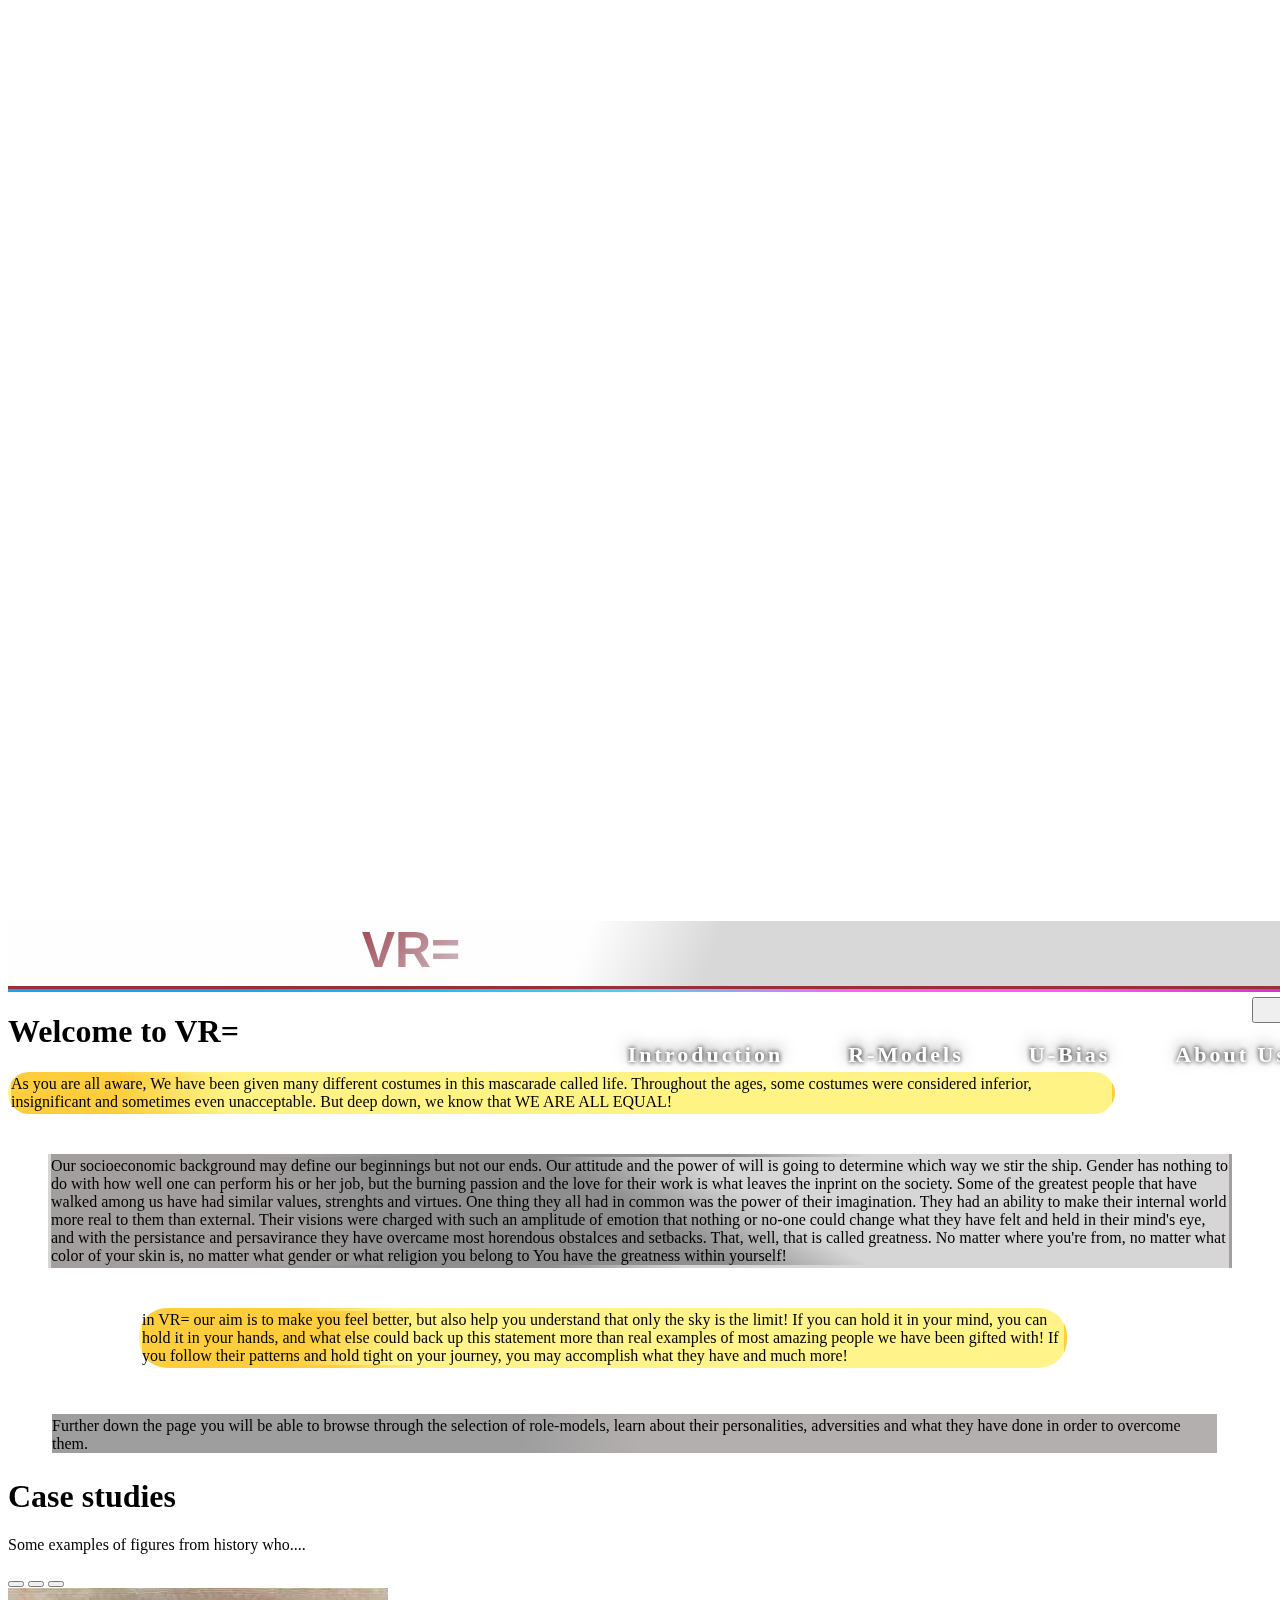
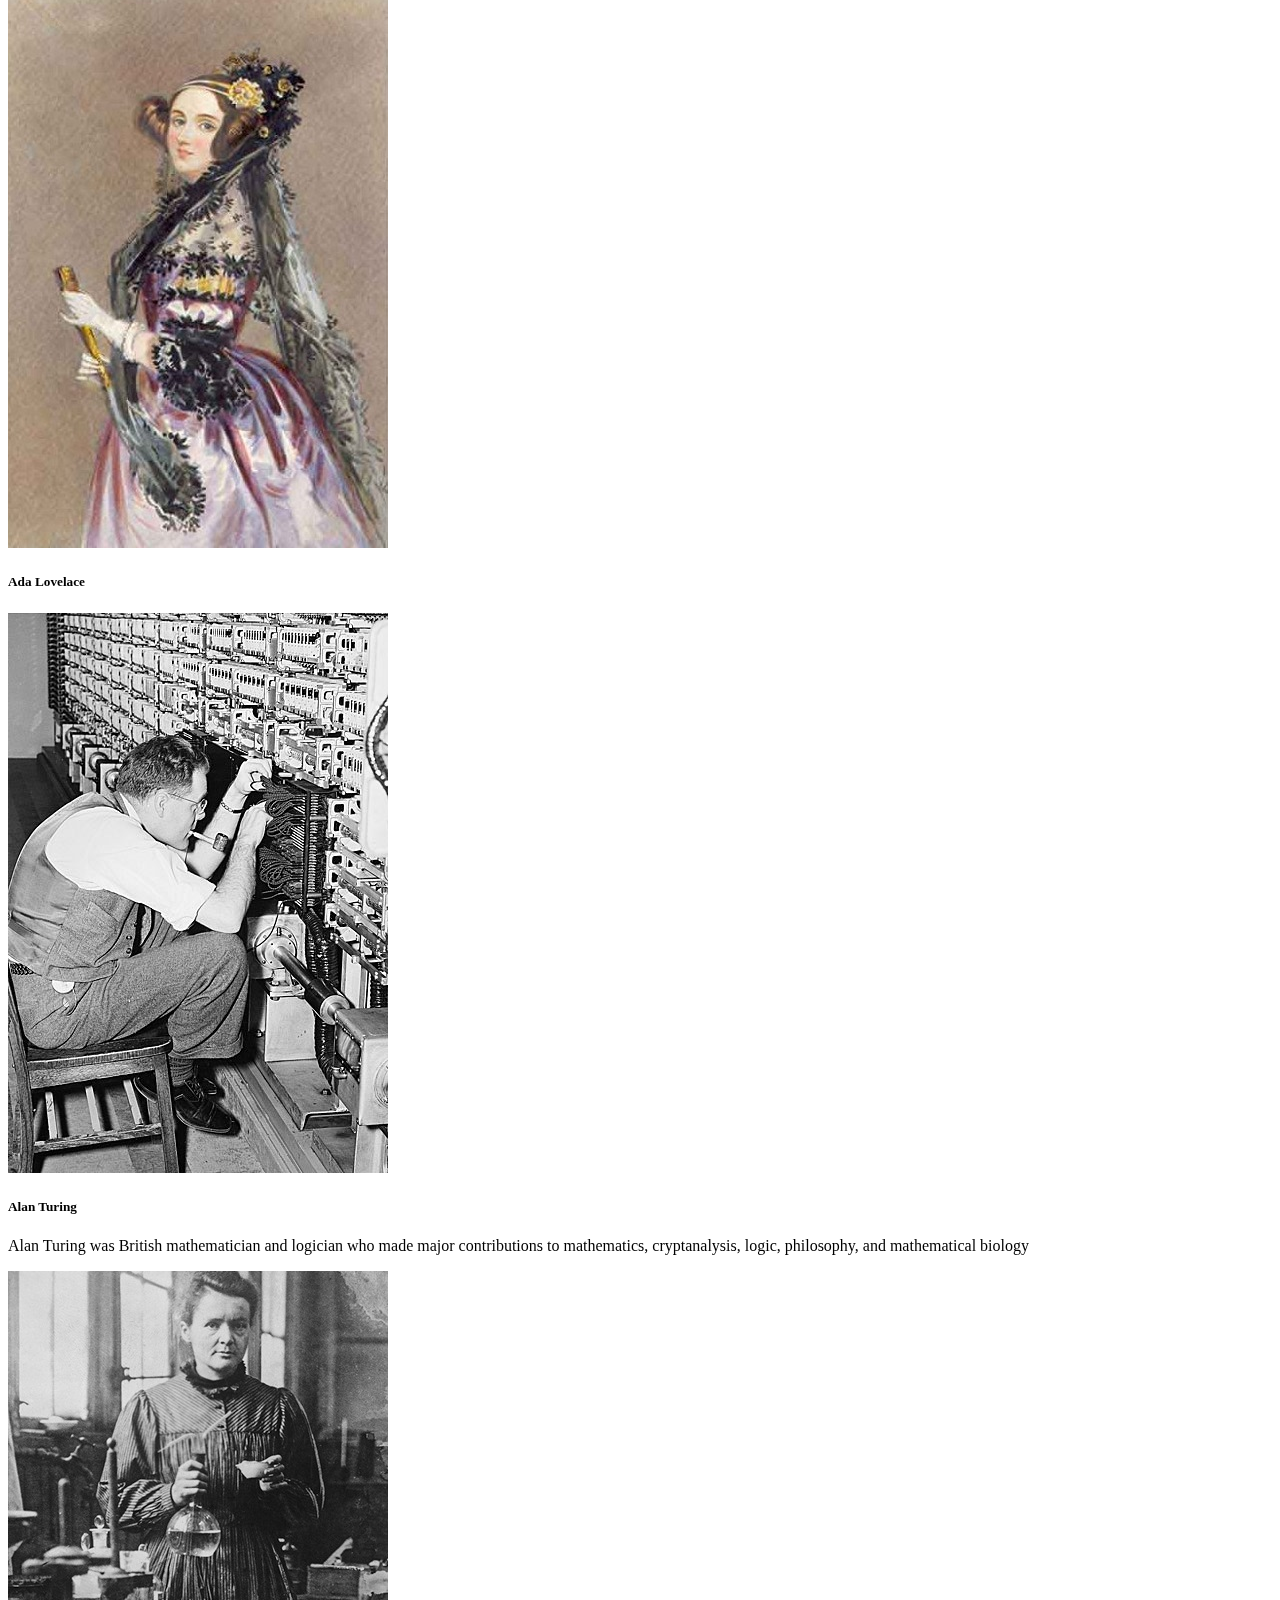
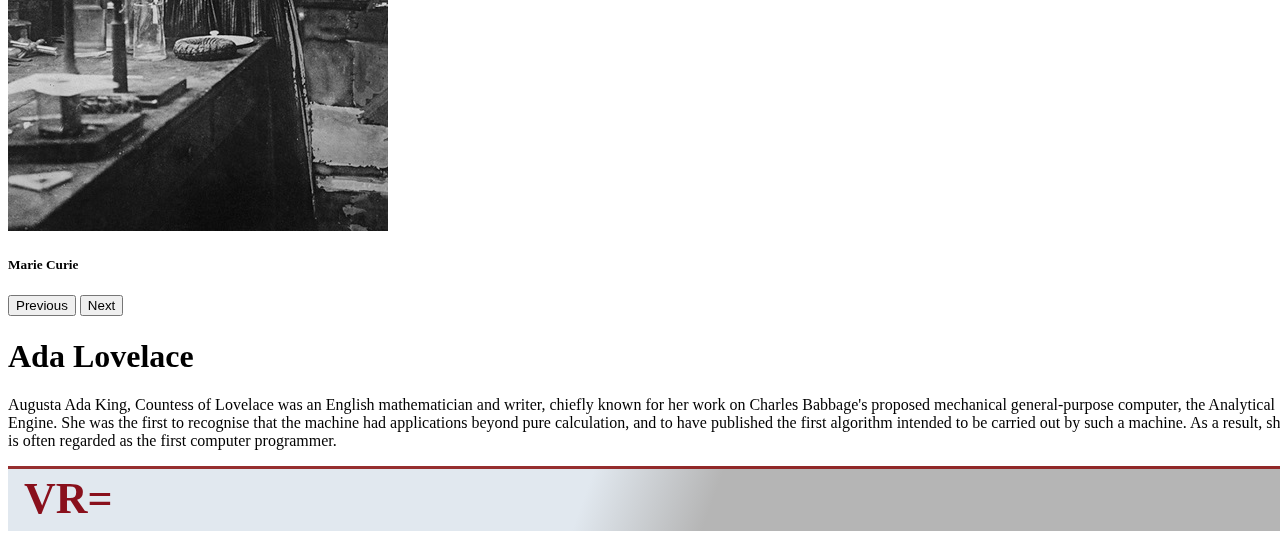
==== homepage.html @ 87672eed "fix video html tags and update background image attributres in css" ====
<!DOCTYPE html>
<html lang="en">
<head>
    <meta charset="UTF-8">
    <meta http-equiv="X-UA-Compatible" content="IE=edge">
    <meta name="viewport" content="width=device-width, initial-scale=1.0">
    <link href="https://cdn.jsdelivr.net/npm/bootstrap@5.1.3/dist/css/bootstrap.min.css" rel="stylesheet" integrity="sha384-1BmE4kWBq78iYhFldvKuhfTAU6auU8tT94WrHftjDbrCEXSU1oBoqyl2QvZ6jIW3" crossorigin="anonymous">
    <link rel="stylesheet" href="https://cdnjs.cloudflare.com/ajax/libs/font-awesome/4.7.0/css/font-awesome.min.css">
    <link rel="stylesheet" href="assets/css/style-hp.css">
    <title>VR=</title>
</head>    

<body>
    <header>
        <div class="hero-image"></div>
    </header>
    
    <!-- Navbar -->

    <nav id="navbar" class="navbar fixed-top navbar-expand-lg navbar-light bg-light">
      <div class="container">
             <h1 href="home.html" id="navbar-brand">VR=</h1>
       <button class="navbar-toggler" type="button" data-bs-toggle="collapse" data-bs-target="#navbarNav" aria-controls="navbarNav" aria-expanded="false" aria-label="Toggle navigation">
         <span class="navbar-toggler-icon"></span>
       </button>
       <div class="collapse navbar-collapse" id="navbarNav">
         <ul class="navbar-nav">
         </li>
         <li class="navbar-subject">
             <a href="#introduction">Introduction</a>
                 </li>
         <li class="navbar-subject">
     <a href="#">R-Models</a>
         </li>
         <li class="navbar-subject">
     <a href="#">U-Bias</a>
         </li>
         <li class="navbar-subject">
     <a href="#">About Us</a>
         </li>
         </ul>
       </div>
     </div>
   </nav>

    <!-- MAIN -->
    <div class="background">
        <video id="background-video" autoplay loop muted poster="/assets/videos/bvid.mp4" src="/assets/videos/bvid2.mp4" type="video/mp4"></video>
    </div>
    <section id="intro">

        <h1>Welcome to <span>VR=</span></h1>
        <p class="p1">As you are all aware, We have been given many different costumes in this mascarade called
        life. Throughout the ages, some costumes were considered inferior, insignificant and sometimes
        even unacceptable. But deep down, we know that WE ARE ALL EQUAL!</p>

        <p class="p2">Our socioeconomic background may define our beginnings but not our ends. Our attitude and the
        power of will is going to determine which way we stir the ship. Gender has nothing to do with how
        well one can perform his or her job, but the burning passion and the love for their work
        is what leaves the inprint on the society. Some of the greatest people that have walked among us
        have had similar values, strenghts and virtues. One thing they all had in common was the power
        of their imagination. They had an ability to make their internal world more real to them than external.
        Their visions were charged with such an amplitude of emotion that nothing or no-one could change what
        they have felt and held in their mind's eye, and with the persistance and persavirance they have overcame
        most horendous obstalces and setbacks. That, well, that is called greatness. No matter where you're
        from, no matter what color of your skin is, no matter what gender or what religion you belong to
        You have the greatness within yourself!</p>

        <p class="p3">in VR= our aim is to make you feel better, but also help you understand that only the sky is the limit!
        If you can hold it in your mind, you can hold it in your hands, and what else could back up this 
        statement more than real examples of most amazing people we have been gifted with! If you follow their patterns
        and hold tight on your journey, you may accomplish what they have and much more!
        </p>

        <p class="p4">Further down the page you will be able to browse through the selection of role-models, learn
        about their personalities, adversities and what they have done in order to overcome them.
        </p>

    </section>

    <!-- Carousel -->
    <section id="gallery" style="background-color: #fff">
        <div id="caseStudy" class="col-10 mx-5 mt-2">
            <h1 class="text-center" >Case studies</h1>
            <p>Some examples of figures from history who....</p>
        </div>
        <div class="col-10 col-lg-6 my-5 mx-auto" id="gallery">
            <div id="carouselExampleCaptions" class="carousel slide pt-5" data-bs-ride="carousel" data-bs-interval="false">
                <div class="carousel-indicators">
                <button type="button" data-bs-target="#carouselExampleCaptions" data-bs-slide-to="0" class="active" aria-current="true" aria-label="Slide 1"></button>
                <button type="button" data-bs-target="#carouselExampleCaptions" data-bs-slide-to="1" aria-label="Slide 2"></button>
                <button type="button" data-bs-target="#carouselExampleCaptions" data-bs-slide-to="2" aria-label="Slide 3"></button>
                </div>
                <div class="carousel-inner">
                <div class="carousel-item active" id="item1">
                    <img src="assets/images/adalovelace.jpg" class="d-block w-100" alt="...">
                    <div class="carousel-caption d-none d-md-block">
                    <h5>Ada Lovelace</h5>
                    <p></p>
                    </div>
                </div>
                <div class="carousel-item" id="item2">
                    <img src="assets/images/alanturing.jpg" class="d-block w-100" alt="...">
                    <div class="carousel-caption d-none d-md-block">
                    <h5>Alan Turing</h5>
                    <p>Alan Turing was British mathematician and logician who made major contributions to mathematics, cryptanalysis, logic, philosophy, and mathematical biology</p>
                    </div>
                </div>
                <div class="carousel-item" id="item3">
                    <img src="assets/images/mariecurie.jpg" class="d-block w-100" alt="...">
                    <div class="carousel-caption d-none d-md-block">
                    <h5>Marie Curie</h5>
                    <p></p>
                    </div>
                </div>
                </div>
                <button class="carousel-control-prev carousel-button" type="button" data-bs-target="#carouselExampleCaptions" data-bs-slide="prev" onclick="carouselProfile()">
                <span class="carousel-control-prev-icon" aria-hidden="true"></span>
                <span class="visually-hidden">Previous</span>
                </button>
                <button class="carousel-control-next carousel-button" type="button" data-bs-target="#carouselExampleCaptions" data-bs-slide="next" onclick="carouselProfile()">
                <span class="carousel-control-next-icon" aria-hidden="true"></span>
                <span class="visually-hidden">Next</span>
                </button>
            </div>
        </div>

        <!-- Conditional profiles -->
        <div id="rolemodel" class="mx-5">
            <div class="profile" id="placeholder" style="display: none;">
                <h1 class="text-center">Placeholder name</h1>
                <p>Can't read the carousel properly!</p>
            </div>
            <div class="profile" id="lovelace" style="display: block;">
                <h1 class="text-center">Ada Lovelace</h1>
                <p>Augusta Ada King, Countess of Lovelace was an English mathematician and writer, chiefly known for her work on Charles Babbage's proposed mechanical general-purpose computer, the Analytical Engine. She was the first to recognise that the machine had applications beyond pure calculation, and to have published the first algorithm intended to be carried out by such a machine. As a result, she is often regarded as the first computer programmer.</p>
            </div>
            <div class="profile" id="turing" style="display: none;">
                <h1 class="text-center">Alan Turing</h1>
                <p>Alan Turing was an English mathematician, computer scientist, logician, cryptanalyst, philosopher, and theoretical biologist. Turing was highly influential in the development of theoretical computer science, providing a formalisation of the concepts of algorithm and computation with the Turing machine, which can be considered a model of a general-purpose computer. He is widely considered to be the father of theoretical computer science and artificial intelligence.</p>
            </div>
            <div class="profile" id="curie" style="display: none;">
                <h1 class="text-center">Marie Curie</h1>
                <p>Marie Curie was a Polish and naturalized-French physicist and chemist who conducted pioneering research on radioactivity. She was the first woman to win a Nobel Prize, the first person and the only woman to win the Nobel Prize twice, and the only person to win the Nobel Prize in two scientific fields. Her husband, Pierre Curie, was a co-winner on her first Nobel Prize, making them the first ever married couple to win the Nobel Prize and launching the Curie family legacy of five Nobel Prizes. She was, in 1906, the first woman to become a professor at the University of Paris.</p>
            </div>
        </div>
    </section>

    <!-- Footer -->
    <footer id="footer">
        <div class="brand">
            <h1 class="brand-name" href="home.html">VR=</h1>
        </div>
        <div class="footainer">
                <div class="strap">
                    
                </div>
            </div>
        </div>
    </footer>

    <script src="https://code.jquery.com/jquery-3.6.0.min.js" integrity="sha256-/xUj+3OJU5yExlq6GSYGSHk7tPXikynS7ogEvDej/m4=" crossorigin="anonymous"></script>
    <script src="https://cdn.jsdelivr.net/npm/@popperjs/core@2.10.2/dist/umd/popper.min.js" integrity="sha384-7+zCNj/IqJ95wo16oMtfsKbZ9ccEh31eOz1HGyDuCQ6wgnyJNSYdrPa03rtR1zdB" crossorigin="anonymous"></script>
    <script src="https://cdn.jsdelivr.net/npm/bootstrap@5.1.3/dist/js/bootstrap.min.js" integrity="sha384-QJHtvGhmr9XOIpI6YVutG+2QOK9T+ZnN4kzFN1RtK3zEFEIsxhlmWl5/YESvpZ13" crossorigin="anonymous"></script>
    <script>
        var prevScrollpos = window.pageYOffset;
        window.onscroll = function() {
        var currentScrollPos = window.pageYOffset;
        if (prevScrollpos > currentScrollPos) {
            document.getElementById("navbar").style.top = "0";
        } else {
            document.getElementById("navbar").style.top = "-150px";
        }
        prevScrollpos = currentScrollPos;
        }
    </script>

    <!-- Carousel text -->
    <script language="javascript">
        function carouselProfile(){
            // Sets timer of 750ms before executing to ensure the new slide is properly active
            setTimeout(function () {
                console.log("carouselProfile called!");
                var activeSlideArray = [];
                activeSlideArray = document.getElementsByClassName("active");
                var activeSlide = activeSlideArray[1];

                // Removes all existing profile text
                var x = document.getElementsByClassName("profile");
                        var i;
                        for (i = 0; i < x.length; i++) {
                            x[i].style.display = "none";
                        }
                
                // Displays profile text matching the active slide
                switch(activeSlide.id){
                    case "item1":
                        console.log("Ada Lovelace active");
                        document.getElementById("lovelace").style.display="block";
                        break;
                    case "item2":
                        console.log("Alan Turing active"); 
                        document.getElementById("turing").style.display="block";
                        break;
                    case "item3":
                        console.log("Marie Curie active");
                        document.getElementById("curie").style.display="block";
                        break;
                    default:
                        console.log("Couldn't identify slide! Displaying error text!");
                        document.getElementById("placeholder").style.display="block";
                }
            }, 750);
        };
    </script>

</body>
</html>
---- assets/css/style-hp.css ----
/* FIX FOR THE BREAKPOINT ISSUE */

@media (min-width: 576px) {
  .container {
      max-width: 100%;
  }
  }

/* HERO-IMAGE */    /* HERO-IMAGE */    /* HERO-IMAGE */    /* HERO-IMAGE */    /* HERO-IMAGE */    
/* HERO-IMAGE */    /* HERO-IMAGE */    /* HERO-IMAGE */    /* HERO-IMAGE */    /* HERO-IMAGE */    


header {
  height: 100%;
  width: 100%;
  overflow: hidden;
}

.hero-image {
  background-image: url("assets/images/hero-320.jpg");
  /* background: url("/assets/css/style-i.css") no-repeat center center fixed; */
  background-size: cover;
  width: 100%;
  height: 100vh;
  display: flex;
  justify-content: center;
  align-items: center;
  object-fit: fill;
}

/* NAVBAR */    /* NAVBAR */    /* NAVBAR */    /* NAVBAR */    /* NAVBAR */    /* NAVBAR */
/* NAVBAR */    /* NAVBAR */    /* NAVBAR */    /* NAVBAR */    /* NAVBAR */    /* NAVBAR */    

#navbar {
  height: 75px;
  padding: 0;
  margin: 0;
}

.container {
margin: 0;
padding: 0;
max-height: 100%;
width: auto;
text-align: right;
width: 100%;
}


#navbarNav {
  height: 172px;
}

.navbar {
  align-items: flex-start;
}

.navbar a{
  text-decoration: none;
}
.navbar ul {
  list-style: none;
}
.navbar li {
  display: inline-flex;
  text-align: right;
  padding-left: 2rem;
  padding-bottom: 15px;
  text-shadow:  0 0 5px rgba(255, 255, 255, 0.772),0 -4px 15px rgba(255, 255, 255, 0.715);
}

.navbar li:hover {
  text-shadow:  0 0 5px rgba(237, 233, 233, 0.557),0 -4px 30px rgba(255, 255, 255, 0.986);
}

#navbar-brand  {
  padding-bottom: 18px;
  display: flex;
  flex-direction: column;
  justify-content: center;
  align-items: center;
  margin: 0;
  text-decoration: none;
  font-family: hand, sans-serif;
  background-image: linear-gradient( -225deg, #89101c 16.6%, #e1e8ef 33.3%,#89101c 50%,#e1e8ef 66.6%, #89101c 83.2%, #e1e8ef 100% );
  background-size: auto auto;
  background-clip: border-box;
  background-size: 200% auto;
  background-clip: text;
  text-fill-color: transparent;
  -webkit-background-clip: text;
  -webkit-text-fill-color: transparent;
  animation: textclip 8s linear infinite;
  font-size: 30px;
  font-family: hand, sans-serif;
  margin-right: 148px;
}

@keyframes textclip {
to {
background-position: 200% center;
}
}

#navbar-brand:hover  {
  text-shadow: 0 0 5px rgba(255, 255, 255, 0.557),0 -4px 30px rgba(255, 255, 255, 0.537);
}

.navbar-subject a  {
  color: white;
  font-weight: bolder;
  font-size: 23px;
  text-decoration: none;
  font-family: hand;
  padding-left: 0px;
}

.navbar li {
  display: inline-flex;
  text-align: center;
  padding-left: 1rem;
  padding-bottom: 15px;
  text-shadow: 0 0 5px rgba(245, 245, 245, 0.28), 0 -4px 15px rgba(238, 238, 238, 0.72);
}
  
.navbar-subject {
  display: flex;
  flex-direction: column;
  justify-content: right;
  align-items: right;
  margin: 0;
  text-decoration: none;
  font-family: hand, sans-serif;
}


.background {
  color:rgb(6, 6, 6);

}

.background h1 {
text-align: center;

}

/* BODY */    /* BODY */  /* BODY */  /* BODY */  /* BODY */  /* BODY */  /* BODY */  /* BODY */  
/* BODY */  /* BODY */  /* BODY */  /* BODY */  /* BODY */  /* BODY */  /* BODY */  /* BODY */  

body {
  width: 100%;
  height: 100%
}

/* FONT */  /* FONT */  /* FONT */  /* FONT */  /* FONT */  /* FONT */  /* FONT */  /* FONT */
/* FONT */  /* FONT */  /* FONT */  /* FONT */  /* FONT */  /* FONT */  /* FONT */  /* FONT */

@font-face {
font-family: hand;
src: url('/assets/fonts/font1.ttf'), url('/assets/fonts/font1.ttf') 
format('truetype');
font-weight: normal;
font-style: normal;
}

/* Smartphone Mobile (Portrait) */    /* Smartphone Mobile (Portrait) */    /* Smartphone Mobile (Portrait) */    
/* Smartphone Mobile (Portrait) */    /* Smartphone Mobile (Portrait) */    /* Smartphone Mobile (Portrait) */    

@media (min-width: 320px) and (max-width: 480px) {

/* HERO-IMAGE */    /* HERO-IMAGE */    /* HERO-IMAGE */    /* HERO-IMAGE */    /* HERO-IMAGE */    
/* HERO-IMAGE */    /* HERO-IMAGE */    /* HERO-IMAGE */    /* HERO-IMAGE */    /* HERO-IMAGE */        
    
header {
height: 100%;
width: 100%;
overflow: hidden;
}

.hero-image {
  background-image: url("assets/images/hero-320.jpg");
  /* background: url("/assets/css/style-i.css") no-repeat center center fixed; */
  background-size: cover;
  width: 100%;
  height: 100vh;
  display: flex;
  justify-content: center;
  align-items: center;
  object-fit: fill;
}

/* NAVBAR */    /* NAVBAR */    /* NAVBAR */    /* NAVBAR */    /* NAVBAR */    /* NAVBAR */
/* NAVBAR */    /* NAVBAR */    /* NAVBAR */    /* NAVBAR */    /* NAVBAR */    /* NAVBAR */    
  
#navbar {
transition: top 1.5s;
height: 65px;
padding: 0;
margin: 0;
border-bottom: solid 3px #89101cde;
}

#navbar:hover {
border-image: linear-gradient(to right,  rgba(12, 155, 237, 0.945) 16.6%, rgba(12, 187, 235, 0.945) 33.3%, rgba(12, 187, 235, 0.703) 50%, rgba(253, 67, 253, 0.856) 66.6%, rgba(253, 67, 253, 0.906) 83.2%, rgba(200, 28, 200, 0.906) 100% ) 6;
}

.navbar {
align-items: flex-start;
}

.navbar a{
text-decoration: none;
}

.navbar ul {
list-style: none;
}

.navbar li {
display: inline-flex;
text-align: right;
padding-left: 2rem;
padding-bottom: 15px;
text-shadow:  0 0 5px rgba(255, 255, 255, 0.694),0 -4px 15px rgba(255, 255, 255, 0.715);
}

.navbar li:hover {
text-shadow:  0 0 5px rgba(237, 233, 233, 0.557),0 -4px 30px rgba(255, 255, 255, 0.986);
}

#navbar-brand  {
padding-bottom: 18px;
display: flex;
flex-direction: column;
justify-content: center;
align-items: center;
margin: 0;
text-decoration: none;
font-family: hand, sans-serif;
background-image: linear-gradient( -225deg, #89101c 16.6%, #e1e8ef 33.3%,#89101c 50%,#e1e8ef 66.6%, #89101c 83.2%, #e1e8ef 100% );
background-size: auto auto;
background-clip: border-box;
background-size: 200% auto;
background-clip: text;
text-fill-color: transparent;
-webkit-background-clip: text;
-webkit-text-fill-color: transparent;
animation: textclip 8s linear infinite;
font-size: 44px;
font-family: hand, sans-serif;
margin-left: 20px;
margin-top: 5px;
}
  
#navbar-brand:hover  {
text-shadow: 0 0 5px rgba(237, 233, 233, 0.557),0 -4px 30px rgba(255, 255, 255, 0.986);
}

.navbar-subject a  {
color: white;
font-weight: bolder;
font-size: 35px;
text-decoration: none;
font-family: hand;
padding-left: 4px;
letter-spacing: 3px;
}

.navbar li {
display: inline-flex;
text-align: center;
padding-left: 1rem;
padding-bottom: 0px;
text-shadow: 0 0 5px rgb(7 7 7), 0 -4px 15px rgb(0 0 0 / 56%);
margin-top: 3px;
}
    
.navbar-subject {
color: rgb(255,215,0);
color: rgb(255,215,0);
display: flex;
flex-direction: column;
justify-content: right;
align-items: right;
margin: 0;
text-decoration: none;
font-family: hand, sans-serif;
}

.navbar-toggler {
padding: 0.25rem 0.75rem;
font-size: 1.25rem;
line-height: 1;
background-color: transparent;
border: 0px solid transparent;
border-radius: 0.5rem;
transition: box-shadow .15s ease-in-out;
margin-right: 18px;
margin-bottom: 10px
}

#navbarNav {
height: 233px;
margin-top: -11px;
background: -webkit-linear-gradient(110deg, #ee89f782 45%, #4ba5ff86 55%);
background: -o-linear-gradient(110deg, #4ba5ff8a 45%, #ee89f788 55%);
background: -moz-linear-gradient(110deg, #ee89f786 45%, #4ba5ff82 55%);
background: linear-gradient(110deg, #4ba5ff86 45%, #ee89f780 55%);
}

.container {
margin: 0px;
padding: 0;
height: 100%;
width: auto;
text-align: right;
width: 100%;
background: -webkit-linear-gradient(110deg, #b5b5b587 45%, #e1e8ef0f 55%);
background: -o-linear-gradient(110deg, #e1e8ef0f 45%, #b5b5b587 55%);
background: -moz-linear-gradient(110deg, #b5b5b587 45%, #e1e8ef0f 55%);
background: linear-gradient(110deg, #e1e8ef0f 45%, #b5b5b587 55%);
}

.navbar-toggler:focus {
text-decoration: none;
outline: 0;
box-shadow: 0 0 0 0.15rem;
}

.navbar-light .navbar-toggler {
color: #89101c00;
}

.navbar-toggler-icon {
display: inline-block;
width: 1.5em;
height: 1.5em;
vertical-align: middle;
background-repeat: no-repeat;
background-position: center;
background-size: 100%;
}

.navbar-toggler-icon:hover {
color: white;
}

.background {
color:rgb(7, 7, 7);
border-top: solid 3px #89101cde;

}

#background-video {
width: 100vw;
height: 100vh;
object-fit: cover;
position: fixed;
left: 0;
right: 0;
top: 0;
bottom: 0;
z-index: -1;
}

.background:hover {
border-image: linear-gradient(to right,  rgba(12, 155, 237, 0.945) 16.6%, rgba(12, 187, 235, 0.945) 33.3%, rgba(12, 187, 235, 0.703) 50%, rgba(253, 67, 253, 0.856) 66.6%, rgba(253, 67, 253, 0.906) 83.2%, rgba(200, 28, 200, 0.906) 100% ) 6;
}

.background h1 {
text-align: center;
font-size: 55px;
font-family: 'hand';
margin: 25px 0 30px 0;
color: white;
}

.background p {
text-align: center;
margin: 10px;
font-size: 16px;
padding: 5px 10px 5px 10px;
}

.p1 {
background: -webkit-linear-gradient(110deg, #fdcd3b 10%, #ffed4bad 20%);
background: -o-linear-gradient(110deg, #fdcd3b 10%, #ffed4bad 20%);
background: -moz-linear-gradient(110deg, #fdcd3b 10%, #ffed4bad 20%);
background: linear-gradient(110deg, #fdcd3b 10%, #ffed4bad 20%);
border-radius: 50px;
width: 95%;
border: solid 3px #ffffff00;
}

.p2 {
background: -webkit-linear-gradient(70deg, #a8a2a2d6 20%, rgba(0,0,0,0) 30%), -webkit-linear-gradient(30deg, #747474cf 50%, #cdcbcbce 60%);
background: -o-linear-gradient(70deg, #a8a2a2d3 20%, rgba(0,0,0,0) 30%), -o-linear-gradient(30deg, #747474cf 50%, #cdcbcbce 60%);
background: -moz-linear-gradient(70deg, #a8a2a2cf 20%, rgba(0,0,0,0) 30%), -moz-linear-gradient(30deg, #747474cf 50%, #cdcbcbce 60%);
background: linear-gradient(70deg, #a8a2a2cc 20%, rgba(0,0,0,0) 30%), linear-gradient(30deg, #747474cf 50%, #cdcbcbce 60%);
width: 91%;
margin: 15px!important;
border: solid 3px #ffffff00;
}

.p3 {
background: -webkit-linear-gradient(130deg, #fdcd3b 20%, #ffed4ba6 30%);
background: -o-linear-gradient(130deg, #fdcd3b 20%, #ffed4ba6 30%);
background: -moz-linear-gradient(130deg, #fdcd3b 20%, #ffed4ba6 30%);
background: linear-gradient(130deg, #fdcd3b 20%, #ffed4ba6 30%);
border-radius: 28px;
width: 72%;
margin: 8px 50px 23px 45px!important;
border: solid 3px #ffffff00;
}

.p4 {
background: -webkit-linear-gradient(70deg, #747474b3 40%, #a8a2a2dc 50%);
background: -o-linear-gradient(70deg, #747474b3 40%, #a8a2a2db 50%);
background: -moz-linear-gradient(70deg, #747474b3 40%, #a8a2a2d4 50%);
background: linear-gradient(70deg, #747474b3 40%, #a8a2a2dc 50%);
width: 91%;
margin: 15px!important;
border-top: solid 3px #ffffff00;

}

/* SCROLLBAR */     /* SCROLLBAR */     /* SCROLLBAR */     /* SCROLLBAR */     /* SCROLLBAR */     
/* SCROLLBAR */     /* SCROLLBAR */     /* SCROLLBAR */     /* SCROLLBAR */     /* SCROLLBAR */     

body::-webkit-scrollbar {
width: 0.15rem;
}

body::-webkit-scrollbar-track {
background-color:rgb(60, 60, 60);
}

body::-webkit-scrollbar-thumb {
background-color: #8b1212de;
}

body::-webkit-scrollbar-thumb:hover {
background-color: rgb(12, 57, 235)
}

/* VR= HOVER */

h1 span:hover {
background-image: linear-gradient(
  -225deg,
  rgb(235, 12, 12) 16.6%,
  rgb(245, 137, 4) 33.3%,
  rgb(223, 215, 3) 50%,
  rgba(32, 193, 3, 0.868)  66.6%,
  rgba(3, 9, 198, 0.938) 83.2%,
  rgb(143, 7, 248) 100%
  );
background-size: auto auto;
background-clip: border-box;
background-size: 200% auto;
background-clip: text;
text-fill-color: transparent;
-webkit-background-clip: text;
-webkit-text-fill-color: transparent;
animation: textclip 5s linear infinite;
}

/* Footer */      /* Footer */      /* Footer */      /* Footer */      /* Footer */      /* Footer */      
/* Footer */      /* Footer */      /* Footer */      /* Footer */      /* Footer */      /* Footer */      

#footer {
  height: 62px;
  background: -webkit-linear-gradient(110deg, #b5b5b5 45%, #e1e8ef 55%);
  background: -o-linear-gradient(110deg, #e1e8ef 45%, #b5b5b5 55%);
  background: -moz-linear-gradient(110deg, #b5b5b5 45%, #e1e8ef 55%);
  background: linear-gradient(110deg, #e1e8ef 45%, #b5b5b5 55%);
  border-top: solid 3px #8b1212de;
}

#footer h1 {
  font-size: 44px;
  font-family: 'hand';
  margin-left: 16px;
  margin-top: 4px;
  background-image: linear-gradient( -225deg, #89101c 16.6%, #e1e8ef 33.3%,#89101c 50%,#e1e8ef 66.6%, #89101c 83.2%, #e1e8ef 100% );
  background-size: auto auto;
  background-clip: border-box;
  background-size: 200% auto;
  background-clip: text;
  text-fill-color: transparent;
  -webkit-background-clip: text;
  -webkit-text-fill-color: transparent;
  animation: textclip 8s linear infinite;
}

#footer:hover {
  border-image: linear-gradient(to right,  rgba(12, 155, 237, 0.945) 16.6%, rgba(12, 187, 235, 0.945) 33.3%, rgba(12, 187, 235, 0.703) 50%, rgba(253, 67, 253, 0.856) 66.6%, rgba(253, 67, 253, 0.906) 83.2%, rgba(200, 28, 200, 0.906) 100% ) 6;  
}
}

/* Low resoluton Tablets, Ipads and Mobiles Landscape */   /* Low resoluton Tablets, Ipads and Mobiles Landscape */ 
/* Low resoluton Tablets, Ipads and Mobiles Landscape */ /* Low resoluton Tablets, Ipads and Mobiles Landscape */    

@media (min-width: 481px) and (max-width: 767px) {

/* HERO-IMAGE */    /* HERO-IMAGE */    /* HERO-IMAGE */    /* HERO-IMAGE */    /* HERO-IMAGE */    
/* HERO-IMAGE */    /* HERO-IMAGE */    /* HERO-IMAGE */    /* HERO-IMAGE */    /* HERO-IMAGE */    
    
header {
height: 100%;
width: 100%;
overflow: hidden;
}
    
.hero-image {
  background-image: url("assets/images/hero-320.jpg");
  /* background: url("/assets/css/style-i.css") no-repeat center center fixed; */
  background-size: cover;
  width: 100%;
  height: 100vh;
  display: flex;
  justify-content: center;
  align-items: center;
  object-fit: fill;
}
    
/* NAVBAR */    /* NAVBAR */    /* NAVBAR */    /* NAVBAR */    /* NAVBAR */    /* NAVBAR */
/* NAVBAR */    /* NAVBAR */    /* NAVBAR */    /* NAVBAR */    /* NAVBAR */    /* NAVBAR */    
    
#navbar {
transition: top 1.5s;
height: 65px;
padding: 0;
margin: 0;
border-bottom: solid 3px #89101cde;
}

#navbar:hover {
border-image: linear-gradient(to right,  rgba(12, 155, 237, 0.945) 16.6%, rgba(12, 187, 235, 0.945) 33.3%, rgba(12, 187, 235, 0.703) 50%, rgba(253, 67, 253, 0.856) 66.6%, rgba(253, 67, 253, 0.906) 83.2%, rgba(200, 28, 200, 0.906) 100% ) 6;
}

.navbar {
align-items: flex-start;
}

.navbar a {
text-decoration: none;
}

.navbar ul {
list-style: none;
}

.navbar li {
display: inline-flex;
text-align: right;
padding-left: 2rem;
padding-bottom: 15px;
text-shadow:  0 0 5px rgba(255, 255, 255, 0.694),0 -4px 15px rgba(255, 255, 255, 0.715);
}

.navbar li:hover {
text-shadow:  0 0 5px rgba(237, 233, 233, 0.557),0 -4px 30px rgba(255, 255, 255, 0.986);
}
  
#navbar-brand  {
padding-bottom: 18px;
display: flex;
flex-direction: column;
justify-content: center;
align-items: center;
margin: 0;
text-decoration: none;
font-family: hand, sans-serif;
background-image: linear-gradient( -225deg, #89101c 16.6%, #e1e8ef 33.3%,#89101c 50%,#e1e8ef 66.6%, #89101c 83.2%, #e1e8ef 100% );
background-size: auto auto;
background-clip: border-box;
background-size: 200% auto;
background-clip: text;
text-fill-color: transparent;
-webkit-background-clip: text;
-webkit-text-fill-color: transparent;
animation: textclip 8s linear infinite;
font-size: 44px;
font-family: hand, sans-serif;
margin-left: 20px;
margin-top: 5px;
}
     
#navbar-brand:hover  {
text-shadow: 0 0 5px rgba(237, 233, 233, 0.557),0 -4px 30px rgba(255, 255, 255, 0.986);
}
  
.navbar-subject a  {
color: white;
font-weight: bolder;
font-size: 35px;
text-decoration: none;
font-family: hand;
padding-left: 4px;
letter-spacing: 3px;
}
  
.navbar li {
display: inline-flex;
text-align: center;
padding-left: 1rem;
padding-bottom: 0px;
text-shadow: 0 0 5px rgb(7 7 7), 0 -4px 15px rgb(0 0 0 / 56%);
margin-top: 3px;
}
    
.navbar-subject {
color: rgb(255,215,0);
color: rgb(255,215,0);
display: flex;
flex-direction: column;
justify-content: right;
align-items: right;
margin: 0;
text-decoration: none;
font-family: hand, sans-serif;
}

.navbar-toggler {
padding: 0.25rem 0.75rem;
font-size: 1.25rem;
line-height: 1;
background-color: transparent;
border: 0px solid transparent;
border-radius: 0.5rem;
transition: box-shadow .15s ease-in-out;
margin-right: 18px;
margin-bottom: 10px
}

#navbarNav {
  height: 233px;
  margin-top: -11px;
  background: -webkit-linear-gradient(110deg, #ee89f782 45%, #4ba5ff86 55%);
  background: -o-linear-gradient(110deg, #4ba5ff8a 45%, #ee89f788 55%);
  background: -moz-linear-gradient(110deg, #ee89f786 45%, #4ba5ff82 55%);
  background: linear-gradient(110deg, #4ba5ff86 45%, #ee89f780 55%);
}

.container {
margin: 0px;
padding: 0;
height: 100%;
width: auto;
text-align: right;
width: 100%;
background: -webkit-linear-gradient(110deg, #b5b5b587 45%, #e1e8ef0f 55%);
background: -o-linear-gradient(110deg, #e1e8ef0f 45%, #b5b5b587 55%);
background: -moz-linear-gradient(110deg, #b5b5b587 45%, #e1e8ef0f 55%);
background: linear-gradient(110deg, #e1e8ef0f 45%, #b5b5b587 55%);
}

.navbar-toggler:focus {
text-decoration: none;
outline: 0;
box-shadow: 0 0 0 0.15rem;
}

.navbar-light .navbar-toggler {
color: #89101c00;
}

.navbar-toggler-icon {
display: inline-block;
width: 1.5em;
height: 1.5em;
vertical-align: middle;
background-repeat: no-repeat;
background-position: center;
background-size: 100%;
}

.navbar-toggler-icon:hover {
color: white;
}

.background {
color:rgb(7, 7, 7);
border-top: solid 3px #89101cde;

}

#background-video {

  width: 100vw;
  height: 100vh;
  object-fit: cover;
  position: fixed;
  left: 0;
  right: 0;
  top: 0;
  bottom: 0;
  z-index: -1;
}

.background:hover {
  border-image: linear-gradient(to right,  rgba(12, 155, 237, 0.945) 16.6%, rgba(12, 187, 235, 0.945) 33.3%, rgba(12, 187, 235, 0.703) 50%, rgba(253, 67, 253, 0.856) 66.6%, rgba(253, 67, 253, 0.906) 83.2%, rgba(200, 28, 200, 0.906) 100% ) 6;
}

.background h1 {
  text-align: center;
  font-size: 75px;
  font-family: 'hand';
  margin: 25px 0 30px 0;
  color: white;
}

.background p {
text-align: center;
margin: 10px;
font-size: 16px;
padding: 5px 10px 5px 10px;
}


.p1 {
  background: -webkit-linear-gradient(110deg, #fdcd3b 10%, #ffed4bad 30%);
  background: -o-linear-gradient(110deg, #fdcd3b 10%, #ffed4bad 30%);
  background: -moz-linear-gradient(110deg, #fdcd3b 10%, #ffed4bad 30%);
  background: linear-gradient(110deg, #fdcd3b 10%, #ffed4bad 30%);
  border-radius: 50px;
  width: 95%;
  border: solid 3px #ffffff00;
}

.p2 {
  background: -webkit-linear-gradient(70deg, #a8a2a2d6 20%, rgba(0,0,0,0) 30%), -webkit-linear-gradient(30deg, #747474cf 50%, #cdcbcbce 60%);
  background: -o-linear-gradient(70deg, #a8a2a2d3 20%, rgba(0,0,0,0) 30%), -o-linear-gradient(30deg, #747474cf 50%, #cdcbcbce 60%);
  background: -moz-linear-gradient(70deg, #a8a2a2cf 20%, rgba(0,0,0,0) 30%), -moz-linear-gradient(30deg, #747474cf 50%, #cdcbcbce 60%);
  background: linear-gradient(70deg, #a8a2a2cc 20%, rgba(0,0,0,0) 30%), linear-gradient(30deg, #747474cf 50%, #cdcbcbce 60%);
  width: 91%;
  margin: 24px!important;
  border: solid 3px #ffffff00;
}

.p3 {
  background: -webkit-linear-gradient(130deg, #fdcd3b 20%, #ffed4ba6 30%);
  background: -o-linear-gradient(130deg, #fdcd3b 20%, #ffed4ba6 30%);
  background: -moz-linear-gradient(130deg, #fdcd3b 20%, #ffed4ba6 30%);
  background: linear-gradient(130deg, #fdcd3b 20%, #ffed4ba6 30%);
  border-radius: 28px;
  width: 72%;
  margin: 8px 50px 23px 66px!important;
  border: solid 3px #ffffff00;
  }

.p4 {
  background: -webkit-linear-gradient(70deg, #747474b3 40%, #a8a2a2dc 50%);
  background: -o-linear-gradient(70deg, #747474b3 40%, #a8a2a2db 50%);
  background: -moz-linear-gradient(70deg, #747474b3 40%, #a8a2a2d4 50%);
  background: linear-gradient(70deg, #747474b3 40%, #a8a2a2dc 50%);
  width: 91%;
  margin: 23px!important;
  border-top: solid 3px #ffffff00;

}

/* SCROLLBAR */     /* SCROLLBAR */     /* SCROLLBAR */     /* SCROLLBAR */     /* SCROLLBAR */     
/* SCROLLBAR */     /* SCROLLBAR */     /* SCROLLBAR */     /* SCROLLBAR */     /* SCROLLBAR */     

body::-webkit-scrollbar {
  width: 0.15rem;
}

body::-webkit-scrollbar-track {
  background-color:rgb(60, 60, 60);
}

body::-webkit-scrollbar-thumb {
  background-color: #8b1212de;
}

body::-webkit-scrollbar-thumb:hover {
  background-color: rgb(12, 57, 235)
}

/* VR= HOVER */

h1 span:hover {
  /* -webkit-text-stroke: 0.5px rgb(0, 0, 0); */
  background-image: linear-gradient(
    -225deg,
    rgb(235, 12, 12) 16.6%,
    rgb(245, 137, 4) 33.3%,
    rgb(223, 215, 3) 50%,
    rgba(32, 193, 3, 0.868)  66.6%,
    rgba(3, 9, 198, 0.938) 83.2%,
    rgb(143, 7, 248) 100%
    );
  background-size: auto auto;
  background-clip: border-box;
  background-size: 200% auto;
  background-clip: text;
  text-fill-color: transparent;
  -webkit-background-clip: text;
  -webkit-text-fill-color: transparent;
  animation: textclip 5s linear infinite;
}

/* Footer */      /* Footer */      /* Footer */      /* Footer */      /* Footer */      /* Footer */      
/* Footer */      /* Footer */      /* Footer */      /* Footer */      /* Footer */      /* Footer */      

#footer {
  height: 62px;
  background: -webkit-linear-gradient(110deg, #b5b5b5 45%, #e1e8ef 55%);
  background: -o-linear-gradient(110deg, #e1e8ef 45%, #b5b5b5 55%);
  background: -moz-linear-gradient(110deg, #b5b5b5 45%, #e1e8ef 55%);
  background: linear-gradient(110deg, #e1e8ef 45%, #b5b5b5 55%);
  border-top: solid 3px #8b1212de;
}

#footer h1 {
  font-size: 44px;
  font-family: 'hand';
  margin-left: 16px;
  margin-top: 4px;
  background-image: linear-gradient( -225deg, #89101c 16.6%, #e1e8ef 33.3%,#89101c 50%,#e1e8ef 66.6%, #89101c 83.2%, #e1e8ef 100% );
  background-size: auto auto;
  background-clip: border-box;
  background-size: 200% auto;
  background-clip: text;
  text-fill-color: transparent;
  -webkit-background-clip: text;
  -webkit-text-fill-color: transparent;
  animation: textclip 8s linear infinite;
}

#footer:hover {
  border-image: linear-gradient(to right,  rgba(12, 155, 237, 0.945) 16.6%, rgba(12, 187, 235, 0.945) 33.3%, rgba(12, 187, 235, 0.703) 50%, rgba(253, 67, 253, 0.856) 66.6%, rgba(253, 67, 253, 0.906) 83.2%, rgba(200, 28, 200, 0.906) 100% ) 6;  
}

}

/* Tablets & Ipads Landscape */      /* Tablets & Ipads Landscape */      /* Tablets & Ipads Landscape */      
/* Tablets & Ipads Landscape */      /* Tablets & Ipads Landscape */      /* Tablets & Ipads Landscape */      

@media (min-width: 768px) and (max-width: 1024px) and (orientation: landscape) {

/* HERO-IMAGE */    /* HERO-IMAGE */    /* HERO-IMAGE */    /* HERO-IMAGE */    /* HERO-IMAGE */    
/* HERO-IMAGE */    /* HERO-IMAGE */    /* HERO-IMAGE */    /* HERO-IMAGE */    /* HERO-IMAGE */    
    
header {
height: 100%;
width: 100%;
overflow: hidden;
}

.hero-image {
  background-image: url("assets/images/hero-320.jpg");
  /* background: url("/assets/css/style-i.css") no-repeat center center fixed; */
  background-size: cover;
  width: 100%;
  height: 100vh;
  display: flex;
  justify-content: center;
  align-items: center;
  object-fit: fill;
}

/* NAVBAR */    /* NAVBAR */    /* NAVBAR */    /* NAVBAR */    /* NAVBAR */    /* NAVBAR */
/* NAVBAR */    /* NAVBAR */    /* NAVBAR */    /* NAVBAR */    /* NAVBAR */    /* NAVBAR */    
    
#navbar {
transition: top 1.5s;
height: 65px;
padding: 0;
margin: 0;
border-bottom: solid 3px #89101cde;
}

#navbar:hover {
border-image: linear-gradient(to right,  rgb(235, 12, 12) 16.6%, rgb(245, 137, 4) 33.3%, rgb(223, 215, 3) 50%, rgba(32, 193, 3, 0.868) 66.6%, rgba(3, 9, 198, 0.938) 83.2%, rgb(143, 7, 248) 100% ) 6;
}

.navbar {
align-items: flex-start;
}

.navbar a{
text-decoration: none;
}
.navbar ul {
list-style: none;
}
.navbar li {
display: inline-flex;
text-align: right;
padding-left: 2rem;
padding-bottom: 15px;
text-shadow:  0 0 5px rgba(255, 255, 255, 0.694),0 -4px 15px rgba(255, 255, 255, 0.715);
}

.navbar li:hover {
text-shadow:  0 0 5px rgba(237, 233, 233, 0.557),0 -4px 30px rgba(255, 255, 255, 0.986);
}


#navbar-brand  {
padding-bottom: 18px;
display: flex;
flex-direction: column;
justify-content: center;
align-items: center;
margin: 0;
text-decoration: none;
font-family: hand, sans-serif;
background-image: linear-gradient( -225deg, #89101c 16.6%, #e1e8ef 33.3%,#89101c 50%,#e1e8ef 66.6%, #89101c 83.2%, #e1e8ef 100% );
background-size: auto auto;
background-clip: border-box;
background-size: 200% auto;
background-clip: text;
text-fill-color: transparent;
-webkit-background-clip: text;
-webkit-text-fill-color: transparent;
animation: textclip 8s linear infinite;
font-size: 44px;
font-family: hand, sans-serif;
margin-left: 20px;
margin-top: 5px;
}

#navbar-brand:hover  {
text-shadow: 0 0 5px rgba(237, 233, 233, 0.557),0 -4px 30px rgba(255, 255, 255, 0.986);
}
  
.navbar-subject a  {
color: white;
font-weight: bolder;
font-size: 35px;
text-decoration: none;
font-family: hand;
padding-left: 4px;
letter-spacing: 3px;
}
  
.navbar li {
display: inline-flex;
text-align: center;
padding-left: 1rem;
padding-bottom: 0px;
text-shadow: 0 0 5px rgb(7 7 7), 0 -4px 15px rgb(0 0 0 / 56%);
margin-top: 3px;
}
      
.navbar-subject {
color: rgb(255,215,0);
color: rgb(255,215,0);

display: flex;
flex-direction: column;
justify-content: right;
align-items: right;
margin: 0;
text-decoration: none;
font-family: hand, sans-serif;
}

.navbar-toggler {
padding: 0.25rem 0.75rem;
font-size: 1.25rem;
line-height: 1;
background-color: transparent;
border: 0px solid transparent;
border-radius: 0.5rem;
transition: box-shadow .15s ease-in-out;
margin-right: 18px;
margin-bottom: 10px
}

#navbarNav {
height: 233px;
margin-top: -11px;
background: -webkit-linear-gradient(110deg, #ee89f782 45%, #4ba5ff86 55%);
background: -o-linear-gradient(110deg, #4ba5ff8a 45%, #ee89f788 55%);
background: -moz-linear-gradient(110deg, #ee89f786 45%, #4ba5ff82 55%);
background: linear-gradient(110deg, #4ba5ff86 45%, #ee89f780 55%);
}

.container {
margin: 0px;
padding: 0;
height: 100%;
width: auto;
text-align: right;
width: 100%;
background: -webkit-linear-gradient(110deg, #b5b5b587 45%, #e1e8ef0f 55%);
background: -o-linear-gradient(110deg, #e1e8ef0f 45%, #b5b5b587 55%);
background: -moz-linear-gradient(110deg, #b5b5b587 45%, #e1e8ef0f 55%);
background: linear-gradient(110deg, #e1e8ef0f 45%, #b5b5b587 55%);
}

.navbar-toggler:focus {
text-decoration: none;
outline: 0;
box-shadow: 0 0 0 0.15rem;
}

.navbar-light .navbar-toggler {
color: #89101c00;
}

.navbar-toggler-icon {
display: inline-block;
width: 1.5em;
height: 1.5em;
vertical-align: middle;
background-repeat: no-repeat;
background-position: center;
background-size: 100%;
}

.navbar-toggler-icon:hover {
color: white;
}

.background {
color:rgb(7, 7, 7);
border-top: solid 3px #89101cde;
}

#background-video {

width: 100vw;
height: 100vh;
object-fit: cover;
position: fixed;
left: 0;
right: 0;
top: 0;
bottom: 0;
z-index: -1;
}

.background:hover {
  border-image: linear-gradient(to right,  rgba(12, 155, 237, 0.945) 16.6%, rgba(12, 187, 235, 0.945) 33.3%, rgba(12, 187, 235, 0.703) 50%, rgba(253, 67, 253, 0.856) 66.6%, rgba(253, 67, 253, 0.906) 83.2%, rgba(200, 28, 200, 0.906) 100% ) 6;}

.background h1 {
text-align: center;
font-size: 75px;
font-family: 'hand';
margin: 25px 0 30px 0;
color: white;

}

.background p {
  text-align: center;
  margin: 19px;
  font-size: 16px;
  padding: 5px 10px 5px 10px;

}


.p1 {
background: -webkit-linear-gradient(110deg, #fdcd3b 10%, #ffed4bad 20%);
background: -o-linear-gradient(110deg, #fdcd3b 10%, #ffed4bad 20%);
background: -moz-linear-gradient(110deg, #fdcd3b 10%, #ffed4bad 20%);
background: linear-gradient(110deg, #fdcd3b 10%, #ffed4bad 20%);
border-radius: 50px;
width: 95%;
border: solid 3px #ffffff00;
}

.p2 {
background: -webkit-linear-gradient(70deg, #a8a2a2d6 20%, rgba(0,0,0,0) 30%), -webkit-linear-gradient(30deg, #747474cf 50%, #cdcbcbce 60%);
background: -o-linear-gradient(70deg, #a8a2a2d3 20%, rgba(0,0,0,0) 30%), -o-linear-gradient(30deg, #747474cf 50%, #cdcbcbce 60%);
background: -moz-linear-gradient(70deg, #a8a2a2cf 20%, rgba(0,0,0,0) 30%), -moz-linear-gradient(30deg, #747474cf 50%, #cdcbcbce 60%);
background: linear-gradient(70deg, #a8a2a2cc 20%, rgba(0,0,0,0) 30%), linear-gradient(30deg, #747474cf 50%, #cdcbcbce 60%);
width: 91%;
margin: 31px!important;
border: solid 3px #ffffff00;
}

.p3 {
background: -webkit-linear-gradient(130deg, #fdcd3b 20%, #ffed4ba6 30%);
background: -o-linear-gradient(130deg, #fdcd3b 20%, #ffed4ba6 30%);
background: -moz-linear-gradient(130deg, #fdcd3b 20%, #ffed4ba6 30%);
background: linear-gradient(130deg, #fdcd3b 20%, #ffed4ba6 30%);
border-radius: 28px;
width: 72%;
margin: 10px 50px 23px 101px!important;
border: solid 3px #ffffff00;
}

.p4 {
background: -webkit-linear-gradient(70deg, #747474b3 40%, #a8a2a2dc 50%);
background: -o-linear-gradient(70deg, #747474b3 40%, #a8a2a2db 50%);
background: -moz-linear-gradient(70deg, #747474b3 40%, #a8a2a2d4 50%);
background: linear-gradient(70deg, #747474b3 40%, #a8a2a2dc 50%);
width: 91%;
margin: 10px 50px 23px 101px!important;
border-top: solid 3px #ffffff00;

}

/* SCROLLBAR */     /* SCROLLBAR */     /* SCROLLBAR */     /* SCROLLBAR */     /* SCROLLBAR */     
/* SCROLLBAR */     /* SCROLLBAR */     /* SCROLLBAR */     /* SCROLLBAR */     /* SCROLLBAR */     

body::-webkit-scrollbar {
width: 0.15rem;

}

body::-webkit-scrollbar-track {
background-color:rgb(60, 60, 60);
}

body::-webkit-scrollbar-thumb {
background-color: #8b1212de;
}

body::-webkit-scrollbar-thumb:hover {
background-color: rgb(12, 57, 235)
}

/* VR= HOVER */

h1 span:hover {
/* -webkit-text-stroke: 0.5px rgb(0, 0, 0); */
background-image: linear-gradient(
  -225deg,
  rgb(235, 12, 12) 16.6%,
  rgb(245, 137, 4) 33.3%,
  rgb(223, 215, 3) 50%,
  rgba(32, 193, 3, 0.868)  66.6%,
  rgba(3, 9, 198, 0.938) 83.2%,
  rgb(143, 7, 248) 100%
  );
background-size: auto auto;
background-clip: border-box;
background-size: 200% auto;
/* color: #fff; */
background-clip: text;
text-fill-color: transparent;
-webkit-background-clip: text;
-webkit-text-fill-color: transparent;
animation: textclip 5s linear infinite;

}

/* Footer */      /* Footer */      /* Footer */      /* Footer */      /* Footer */      /* Footer */      
/* Footer */      /* Footer */      /* Footer */      /* Footer */      /* Footer */      /* Footer */      

#footer {
  height: 62px;
  background: -webkit-linear-gradient(110deg, #b5b5b5 45%, #e1e8ef 55%);
  background: -o-linear-gradient(110deg, #e1e8ef 45%, #b5b5b5 55%);
  background: -moz-linear-gradient(110deg, #b5b5b5 45%, #e1e8ef 55%);
  background: linear-gradient(110deg, #e1e8ef 45%, #b5b5b5 55%);
  border-top: solid 3px #8b1212de;
}

#footer h1 {
  font-size: 44px;
  font-family: 'hand';
  margin-left: 16px;
  margin-top: 4px;
  background-image: linear-gradient( -225deg, #89101c 16.6%, #e1e8ef 33.3%,#89101c 50%,#e1e8ef 66.6%, #89101c 83.2%, #e1e8ef 100% );
  background-size: auto auto;
  background-clip: border-box;
  background-size: 200% auto;
  background-clip: text;
  text-fill-color: transparent;
  -webkit-background-clip: text;
  -webkit-text-fill-color: transparent;
  animation: textclip 8s linear infinite;
}

.brand-name {
  
}

#footer:hover {
  border-image: linear-gradient(to right,  rgba(12, 155, 237, 0.945) 16.6%, rgba(12, 187, 235, 0.945) 33.3%, rgba(12, 187, 235, 0.703) 50%, rgba(253, 67, 253, 0.856) 66.6%, rgba(253, 67, 253, 0.906) 83.2%, rgba(200, 28, 200, 0.906) 100% ) 6;  
}

}

/* Tablets & Ipads Landscape */      /* Tablets & Ipads Landscape */      /* Tablets & Ipads Landscape */      
/* Tablets & Ipads Landscape */      /* Tablets & Ipads Landscape */      /* Tablets & Ipads Landscape */      

@media (min-width: 768px) and (max-width: 1024px) and (orientation: landscape) {

  /* HERO-IMAGE */    /* HERO-IMAGE */    /* HERO-IMAGE */    /* HERO-IMAGE */    /* HERO-IMAGE */    
  /* HERO-IMAGE */    /* HERO-IMAGE */    /* HERO-IMAGE */    /* HERO-IMAGE */    /* HERO-IMAGE */    
      
  header {
  height: 100%;
  width: 100%;
  overflow: hidden;
  }
  
  .hero-image {
    background-image: url("assets/images/hero-320.jpg");
    /* background: url("/assets/css/style-i.css") no-repeat center center fixed; */
    background-size: cover;
    width: 100%;
    height: 100vh;
    display: flex;
    justify-content: center;
    align-items: center;
    object-fit: fill;
  }
  
  /* NAVBAR */    /* NAVBAR */    /* NAVBAR */    /* NAVBAR */    /* NAVBAR */    /* NAVBAR */
  /* NAVBAR */    /* NAVBAR */    /* NAVBAR */    /* NAVBAR */    /* NAVBAR */    /* NAVBAR */    
      
  #navbar {
  transition: top 1.5s;
  height: 65px;
  padding: 0;
  margin: 0;
  border-bottom: solid 3px #89101cde;
  }
  
  #navbar:hover {
    border-image: linear-gradient(to right,  rgba(12, 155, 237, 0.945) 16.6%, rgba(12, 187, 235, 0.945) 33.3%, rgba(12, 187, 235, 0.703) 50%, rgba(253, 67, 253, 0.856) 66.6%, rgba(253, 67, 253, 0.906) 83.2%, rgba(200, 28, 200, 0.906) 100% ) 6;
  }
  
  .navbar {
  align-items: flex-start;
  }
  
  .navbar a{
  text-decoration: none;
  }
  .navbar ul {
  list-style: none;
  }
  .navbar li {
  display: inline-flex;
  text-align: right;
  padding-left: 2rem;
  padding-bottom: 15px;
  text-shadow:  0 0 5px rgba(255, 255, 255, 0.694),0 -4px 15px rgba(255, 255, 255, 0.715);
  }
  
  .navbar li:hover {
  text-shadow:  0 0 5px rgba(237, 233, 233, 0.557),0 -4px 30px rgba(255, 255, 255, 0.986);
  }
  
  
  #navbar-brand  {
  padding-bottom: 18px;
  display: flex;
  flex-direction: column;
  justify-content: center;
  align-items: center;
  margin: 0;
  text-decoration: none;
  font-family: hand, sans-serif;
  background-image: linear-gradient( -225deg, #89101c 16.6%, #e1e8ef 33.3%,#89101c 50%,#e1e8ef 66.6%, #89101c 83.2%, #e1e8ef 100% );
  background-size: auto auto;
  background-clip: border-box;
  background-size: 200% auto;
  background-clip: text;
  text-fill-color: transparent;
  -webkit-background-clip: text;
  -webkit-text-fill-color: transparent;
  animation: textclip 8s linear infinite;
  font-size: 44px;
  font-family: hand, sans-serif;
  margin-left: 20px;
  margin-top: 5px;
  }
  
  #navbar-brand:hover  {
  text-shadow: 0 0 5px rgba(237, 233, 233, 0.557),0 -4px 30px rgba(255, 255, 255, 0.986);
  }
    
  .navbar-subject a  {
  color: white;
  font-weight: bolder;
  font-size: 35px;
  text-decoration: none;
  font-family: hand;
  padding-left: 4px;
  letter-spacing: 3px;
  }
    
  .navbar li {
  display: inline-flex;
  text-align: center;
  padding-left: 1rem;
  padding-bottom: 0px;
  text-shadow: 0 0 5px rgb(7 7 7), 0 -4px 15px rgb(0 0 0 / 56%);
  margin-top: 3px;
  }
        
  .navbar-subject {
  color: rgb(255,215,0);
  color: rgb(255,215,0);
  
  display: flex;
  flex-direction: column;
  justify-content: right;
  align-items: right;
  margin: 0;
  text-decoration: none;
  font-family: hand, sans-serif;
  }
  
  .navbar-toggler {
  padding: 0.25rem 0.75rem;
  font-size: 1.25rem;
  line-height: 1;
  background-color: transparent;
  border: 0px solid transparent;
  border-radius: 0.5rem;
  transition: box-shadow .15s ease-in-out;
  margin-right: 18px;
  margin-bottom: 10px
  }
  
  #navbarNav {
  height: 233px;
  margin-top: -11px;
  background: -webkit-linear-gradient(110deg, #ee89f782 45%, #4ba5ff86 55%);
  background: -o-linear-gradient(110deg, #4ba5ff8a 45%, #ee89f788 55%);
  background: -moz-linear-gradient(110deg, #ee89f786 45%, #4ba5ff82 55%);
  background: linear-gradient(110deg, #4ba5ff86 45%, #ee89f780 55%);
  }
  
  .container {
  margin: 0px;
  padding: 0;
  height: 100%;
  width: auto;
  text-align: right;
  width: 100%;
  background: -webkit-linear-gradient(110deg, #b5b5b587 45%, #e1e8ef0f 55%);
  background: -o-linear-gradient(110deg, #e1e8ef0f 45%, #b5b5b587 55%);
  background: -moz-linear-gradient(110deg, #b5b5b587 45%, #e1e8ef0f 55%);
  background: linear-gradient(110deg, #e1e8ef0f 45%, #b5b5b587 55%);
  }
  
  .navbar-toggler:focus {
  text-decoration: none;
  outline: 0;
  box-shadow: 0 0 0 0.15rem;
  }
  
  .navbar-light .navbar-toggler {
  color: #89101c00;
  }
  
  .navbar-toggler-icon {
  display: inline-block;
  width: 1.5em;
  height: 1.5em;
  vertical-align: middle;
  background-repeat: no-repeat;
  background-position: center;
  background-size: 100%;
  }
  
  .navbar-toggler-icon:hover {
  color: white;
  }
  
  .background {
  color:rgb(7, 7, 7);
  border-top: solid 3px #89101cde;
  }
  
  #background-video {
  
  width: 100vw;
  height: 100vh;
  object-fit: cover;
  position: fixed;
  left: 0;
  right: 0;
  top: 0;
  bottom: 0;
  z-index: -1;
  }
  
.background:hover {
  border-image: linear-gradient(to right,  rgba(12, 155, 237, 0.945) 16.6%, rgba(12, 187, 235, 0.945) 33.3%, rgba(12, 187, 235, 0.703) 50%, rgba(253, 67, 253, 0.856) 66.6%, rgba(253, 67, 253, 0.906) 83.2%, rgba(200, 28, 200, 0.906) 100% ) 6;  }
  
  .background h1 {
  text-align: center;
  font-size: 75px;
  font-family: 'hand';
  margin: 25px 0 30px 0;
  color: white;
  
  }
  
  .background p {
  text-align: center;
  margin: 16px;
  font-size: 16px;
  padding: 5px 10px 5px 10px;
  
  }
  
  
  .p1 {
  background: -webkit-linear-gradient(110deg, #fdcd3b 10%, #ffed4bad 20%);
  background: -o-linear-gradient(110deg, #fdcd3b 10%, #ffed4bad 20%);
  background: -moz-linear-gradient(110deg, #fdcd3b 10%, #ffed4bad 20%);
  background: linear-gradient(110deg, #fdcd3b 10%, #ffed4bad 20%);
  border-radius: 50px;
  width: 95%;
  border: solid 3px #ffffff00;
  }
  
  .p2 {
  background: -webkit-linear-gradient(70deg, #a8a2a2d6 20%, rgba(0,0,0,0) 30%), -webkit-linear-gradient(30deg, #747474cf 50%, #cdcbcbce 60%);
  background: -o-linear-gradient(70deg, #a8a2a2d3 20%, rgba(0,0,0,0) 30%), -o-linear-gradient(30deg, #747474cf 50%, #cdcbcbce 60%);
  background: -moz-linear-gradient(70deg, #a8a2a2cf 20%, rgba(0,0,0,0) 30%), -moz-linear-gradient(30deg, #747474cf 50%, #cdcbcbce 60%);
  background: linear-gradient(70deg, #a8a2a2cc 20%, rgba(0,0,0,0) 30%), linear-gradient(30deg, #747474cf 50%, #cdcbcbce 60%);
  width: 91%;
  margin: 31px!important;
  border: solid 3px #ffffff00;
  }
  
  .p3 {
  background: -webkit-linear-gradient(130deg, #fdcd3b 20%, #ffed4ba6 30%);
  background: -o-linear-gradient(130deg, #fdcd3b 20%, #ffed4ba6 30%);
  background: -moz-linear-gradient(130deg, #fdcd3b 20%, #ffed4ba6 30%);
  background: linear-gradient(130deg, #fdcd3b 20%, #ffed4ba6 30%);
  border-radius: 28px;
  width: 72%;
  margin: 10px 50px 30px 101px!important;
  border: solid 3px #ffffff00;
  }
  
  .p4 {
  background: -webkit-linear-gradient(70deg, #747474b3 40%, #a8a2a2dc 50%);
  background: -o-linear-gradient(70deg, #747474b3 40%, #a8a2a2db 50%);
  background: -moz-linear-gradient(70deg, #747474b3 40%, #a8a2a2d4 50%);
  background: linear-gradient(70deg, #747474b3 40%, #a8a2a2dc 50%);
  width: 91%;
  margin: 25px 50px 25px 35px!important;
  border-top: solid 3px #ffffff00;
  
  }
  
  /* SCROLLBAR */     /* SCROLLBAR */     /* SCROLLBAR */     /* SCROLLBAR */     /* SCROLLBAR */     
  /* SCROLLBAR */     /* SCROLLBAR */     /* SCROLLBAR */     /* SCROLLBAR */     /* SCROLLBAR */     
  
  body::-webkit-scrollbar {
  width: 0.15rem;
  
  }
  
  body::-webkit-scrollbar-track {
  background-color:rgb(60, 60, 60);
  }
  
  body::-webkit-scrollbar-thumb {
  background-color: #8b1212de;
  }
  
  body::-webkit-scrollbar-thumb:hover {
  background-color: rgb(12, 57, 235)
  }
  
  /* VR= HOVER */
  
  h1 span:hover {
  background-image: linear-gradient(
    -225deg,
    rgb(235, 12, 12) 16.6%,
    rgb(245, 137, 4) 33.3%,
    rgb(223, 215, 3) 50%,
    rgba(32, 193, 3, 0.868)  66.6%,
    rgba(3, 9, 198, 0.938) 83.2%,
    rgb(143, 7, 248) 100%
    );
  background-size: auto auto;
  background-clip: border-box;
  background-size: 200% auto;
  /* color: #fff; */
  background-clip: text;
  text-fill-color: transparent;
  -webkit-background-clip: text;
  -webkit-text-fill-color: transparent;
  animation: textclip 5s linear infinite;
  
  }

  /* Footer */      /* Footer */      /* Footer */      /* Footer */      /* Footer */      /* Footer */      
/* Footer */      /* Footer */      /* Footer */      /* Footer */      /* Footer */      /* Footer */      

#footer {
  height: 62px;
  background: -webkit-linear-gradient(110deg, #b5b5b5 45%, #e1e8ef 55%);
  background: -o-linear-gradient(110deg, #e1e8ef 45%, #b5b5b5 55%);
  background: -moz-linear-gradient(110deg, #b5b5b5 45%, #e1e8ef 55%);
  background: linear-gradient(110deg, #e1e8ef 45%, #b5b5b5 55%);
  border-top: solid 3px #8b1212de;
}

#footer h1 {
  font-size: 44px;
  font-family: 'hand';
  margin-left: 16px;
  margin-top: 4px;
  background-image: linear-gradient( -225deg, #89101c 16.6%, #e1e8ef 33.3%,#89101c 50%,#e1e8ef 66.6%, #89101c 83.2%, #e1e8ef 100% );
  background-size: auto auto;
  background-clip: border-box;
  background-size: 200% auto;
  background-clip: text;
  text-fill-color: transparent;
  -webkit-background-clip: text;
  -webkit-text-fill-color: transparent;
  animation: textclip 8s linear infinite;
}

.brand-name {
  
}

#footer:hover {
  border-image: linear-gradient(to right,  rgba(12, 155, 237, 0.945) 16.6%, rgba(12, 187, 235, 0.945) 33.3%, rgba(12, 187, 235, 0.703) 50%, rgba(253, 67, 253, 0.856) 66.6%, rgba(253, 67, 253, 0.906) 83.2%, rgba(200, 28, 200, 0.906) 100% ) 6;  
}

  }

/* Desktops & Laptops */      /* Desktops & Laptops */      /* Desktops & Laptops */      
/* Desktops & Laptops */      /* Desktops & Laptops */      /* Desktops & Laptops */      

@media (min-width: 1025px) and (max-width: 1247px) {

  /* HERO-IMAGE */    /* HERO-IMAGE */    /* HERO-IMAGE */    /* HERO-IMAGE */    /* HERO-IMAGE */    
  /* HERO-IMAGE */    /* HERO-IMAGE */    /* HERO-IMAGE */    /* HERO-IMAGE */    /* HERO-IMAGE */    
      
  header {
  height: 100%;
  width: 100%;
  overflow: hidden;
  }
  
  .hero-image {
    background-image: url("assets/images/hero-1920.jpg");
    /* background: url("/assets/css/style-i.css") no-repeat center center fixed; */
    background-size: cover;
    width: 100%;
    height: 100vh;
    display: flex;
    justify-content: center;
    align-items: center;
    object-fit: fill;
  }
  
  /* NAVBAR */    /* NAVBAR */    /* NAVBAR */    /* NAVBAR */    /* NAVBAR */    /* NAVBAR */
  /* NAVBAR */    /* NAVBAR */    /* NAVBAR */    /* NAVBAR */    /* NAVBAR */    /* NAVBAR */    
      
  #navbar {
  transition: top 1.5s;
  height: 65px;
  padding: 0;
  margin: 0;
  border-bottom: solid 3px #89101cde;
  }
  
  #navbar:hover {
    border-image: linear-gradient(to right,  rgba(12, 155, 237, 0.945) 16.6%, rgba(12, 187, 235, 0.945) 33.3%, rgba(12, 187, 235, 0.703) 50%, rgba(253, 67, 253, 0.856) 66.6%, rgba(253, 67, 253, 0.906) 83.2%, rgba(200, 28, 200, 0.906) 100% ) 6;
  }
  
  .navbar {
  align-items: flex-start;
  }
  
  .navbar a{
  text-decoration: none;
  }
  .navbar ul {
  list-style: none;
  }
  .navbar li {
  display: inline-flex;
  text-align: right;
  padding-left: 2rem;
  padding-bottom: 15px;
  text-shadow:  0 0 5px rgba(255, 255, 255, 0.694),0 -4px 15px rgba(255, 255, 255, 0.715);
  }
  
  .navbar li:hover {
  text-shadow:  0 0 5px rgba(237, 233, 233, 0.557),0 -4px 30px rgba(255, 255, 255, 0.986);
  }
  
  
  #navbar-brand  {
  padding-bottom: 18px;
  display: flex;
  flex-direction: column;
  justify-content: center;
  align-items: center;
  margin: 0;
  text-decoration: none;
  font-family: hand, sans-serif;
  background-image: linear-gradient( -225deg, #89101c 16.6%, #e1e8ef 33.3%,#89101c 50%,#e1e8ef 66.6%, #89101c 83.2%, #e1e8ef 100% );
  background-size: auto auto;
  background-clip: border-box;
  background-size: 200% auto;
  background-clip: text;
  text-fill-color: transparent;
  -webkit-background-clip: text;
  -webkit-text-fill-color: transparent;
  animation: textclip 8s linear infinite;
  font-size: 50px;
  font-family: hand, sans-serif;
  margin: 13px 258px 0px 20px;
  }
  
  #navbar-brand:hover  {
  text-shadow: 0 0 5px rgba(237, 233, 233, 0.557),0 -4px 30px rgba(255, 255, 255, 0.986);
  }
    
  .navbar-subject a  {
    padding-bottom: 6px;
    color: white;
    font-weight: bolder;
    font-size: 22px;
    text-decoration: none;
    font-family: hand;
    padding-left: 45px;
    letter-spacing: 3px;
    align-items: right;
    float: right;
    text-align: right;
}

    
  .navbar li {
  display: inline-flex;
  text-align: center;
  padding-left: 1rem;
  padding-bottom: 0px;
  text-shadow: 0 0 5px rgb(7 7 7), 0 -4px 15px rgb(0 0 0 / 56%);
  margin-top: 3px;
  }
        
  .navbar-subject {
  color: rgb(255,215,0);
  color: rgb(255,215,0);
  
  display: flex;
  flex-direction: column;
  justify-content: right;
  align-items: right;
  margin: 0;
  text-decoration: none;
  font-family: hand, sans-serif;
  }
  
  .navbar-toggler {
  padding: 0.25rem 0.75rem;
  font-size: 1.25rem;
  line-height: 1;
  background-color: transparent;
  border: 0px solid transparent;
  border-radius: 0.5rem;
  transition: box-shadow .15s ease-in-out;
  margin-right: 18px;
  margin-bottom: 10px
  }
  
  /* #navbarNav {
  height: 233px;
  margin-top: -11px;
  background: -webkit-linear-gradient(110deg, #ee89f782 45%, #4ba5ff86 55%);
  background: -o-linear-gradient(110deg, #4ba5ff8a 45%, #ee89f788 55%);
  background: -moz-linear-gradient(110deg, #ee89f786 45%, #4ba5ff82 55%);
  background: linear-gradient(110deg, #4ba5ff86 45%, #ee89f780 55%);
  } */
  
  .container {
  margin: 0px;
  padding: 0;
  height: 100%;
  width: auto;
  text-align: right;
  width: 100%;
  background: -webkit-linear-gradient(110deg, #b5b5b587 45%, #e1e8ef0f 55%);
  background: -o-linear-gradient(110deg, #e1e8ef0f 45%, #b5b5b587 55%);
  background: -moz-linear-gradient(110deg, #b5b5b587 45%, #e1e8ef0f 55%);
  background: linear-gradient(110deg, #e1e8ef0f 45%, #b5b5b587 55%);
  }
  
  .navbar-toggler:focus {
  text-decoration: none;
  outline: 0;
  box-shadow: 0 0 0 0.15rem;
  }
  
  .navbar-light .navbar-toggler {
  color: #89101c00;
  }
  
  .navbar-toggler-icon {
  display: inline-block;
  width: 1.5em;
  height: 1.5em;
  vertical-align: middle;
  background-repeat: no-repeat;
  background-position: center;
  background-size: 100%;
  }
  
  .navbar-toggler-icon:hover {
  color: white;
  }
  
  .background {
  color:rgb(7, 7, 7);
  border-top: solid 3px #89101cde;
  }
  
  #background-video {
  
  width: 100vw;
  height: 100vh;
  object-fit: cover;
  position: fixed;
  left: 0;
  right: 0;
  top: 0;
  bottom: 0;
  z-index: -1;
  }
  
  .background:hover {
  border-image: linear-gradient(to right,  rgba(12, 155, 237, 0.945) 16.6%, rgba(12, 187, 235, 0.945) 33.3%, rgba(12, 187, 235, 0.703) 50%, rgba(253, 67, 253, 0.856) 66.6%, rgba(253, 67, 253, 0.906) 83.2%, rgba(200, 28, 200, 0.906) 100% ) 6;
  }
  
  .background h1 {
  text-align: center;
  font-size: 75px;
  font-family: 'hand';
  margin: 25px 0 30px 0;
  color: white;
  
  }
  
  .background p {
  text-align: center;
  margin: 0 10px 0px 66px;
  font-size: 16px;
  padding: 5px 10px 5px 10px;
  
  }
  
  
  .p1 {
  background: -webkit-linear-gradient(110deg, #fdcd3b 10%, #ffed4bad 20%);
  background: -o-linear-gradient(110deg, #fdcd3b 10%, #ffed4bad 20%);
  background: -moz-linear-gradient(110deg, #fdcd3b 10%, #ffed4bad 20%);
  background: linear-gradient(110deg, #fdcd3b 10%, #ffed4bad 20%);
  border-radius: 50px;
  width: 86%;
  border: solid 3px #ffffff00;
  }
  
  .p2 {
  background: -webkit-linear-gradient(70deg, #a8a2a2d6 20%, rgba(0,0,0,0) 30%), -webkit-linear-gradient(30deg, #747474cf 50%, #cdcbcbce 60%);
  background: -o-linear-gradient(70deg, #a8a2a2d3 20%, rgba(0,0,0,0) 30%), -o-linear-gradient(30deg, #747474cf 50%, #cdcbcbce 60%);
  background: -moz-linear-gradient(70deg, #a8a2a2cf 20%, rgba(0,0,0,0) 30%), -moz-linear-gradient(30deg, #747474cf 50%, #cdcbcbce 60%);
  background: linear-gradient(70deg, #a8a2a2cc 20%, rgba(0,0,0,0) 30%), linear-gradient(30deg, #747474cf 50%, #cdcbcbce 60%);
  width: 92%;
  margin: 40px!important;
  border: solid 3px #ffffff00;
  }
  
  .p3 {
  background: -webkit-linear-gradient(130deg, #fdcd3b 20%, #ffed4ba6 30%);
  background: -o-linear-gradient(130deg, #fdcd3b 20%, #ffed4ba6 30%);
  background: -moz-linear-gradient(130deg, #fdcd3b 20%, #ffed4ba6 30%);
  background: linear-gradient(130deg, #fdcd3b 20%, #ffed4ba6 30%);
  border-radius: 28px;
  width: 72%;
  margin: 10px 50px 46px 131px!important;
  border: solid 3px #ffffff00;
  }
  
  .p4 {
  background: -webkit-linear-gradient(70deg, #747474b3 40%, #a8a2a2dc 50%);
  background: -o-linear-gradient(70deg, #747474b3 40%, #a8a2a2db 50%);
  background: -moz-linear-gradient(70deg, #747474b3 40%, #a8a2a2d4 50%);
  background: linear-gradient(70deg, #747474b3 40%, #a8a2a2dc 50%);
  width: 91%;
  margin: 25px 50px 25px 44px!important;
  border-top: solid 3px #ffffff00;
  
  }
  
  /* SCROLLBAR */     /* SCROLLBAR */     /* SCROLLBAR */     /* SCROLLBAR */     /* SCROLLBAR */     
  /* SCROLLBAR */     /* SCROLLBAR */     /* SCROLLBAR */     /* SCROLLBAR */     /* SCROLLBAR */     
  
  body::-webkit-scrollbar {
  width: 0.15rem;
  
  }
  
  body::-webkit-scrollbar-track {
  background-color:rgb(60, 60, 60);
  }
  
  body::-webkit-scrollbar-thumb {
  background-color: #8b1212de;
  }
  
  body::-webkit-scrollbar-thumb:hover {
  background-color: rgb(12, 57, 235)
  }
  
  /* VR= HOVER */
  
  h1 span:hover {
  background-image: linear-gradient(
    -225deg,
    rgb(235, 12, 12) 16.6%,
    rgb(245, 137, 4) 33.3%,
    rgb(223, 215, 3) 50%,
    rgba(32, 193, 3, 0.868)  66.6%,
    rgba(3, 9, 198, 0.938) 83.2%,
    rgb(143, 7, 248) 100%
    );
  background-size: auto auto;
  background-clip: border-box;
  background-size: 200% auto;
  /* color: #fff; */
  background-clip: text;
  text-fill-color: transparent;
  -webkit-background-clip: text;
  -webkit-text-fill-color: transparent;
  animation: textclip 5s linear infinite;
  
  }

  /* Footer */      /* Footer */      /* Footer */      /* Footer */      /* Footer */      /* Footer */      
/* Footer */      /* Footer */      /* Footer */      /* Footer */      /* Footer */      /* Footer */      

#footer {
  height: 62px;
  background: -webkit-linear-gradient(110deg, #b5b5b5 45%, #e1e8ef 55%);
  background: -o-linear-gradient(110deg, #e1e8ef 45%, #b5b5b5 55%);
  background: -moz-linear-gradient(110deg, #b5b5b5 45%, #e1e8ef 55%);
  background: linear-gradient(110deg, #e1e8ef 45%, #b5b5b5 55%);
  border-top: solid 3px #8b1212de;
}

#footer h1 {
  font-size: 44px;
  font-family: 'hand';
  margin-left: 16px;
  margin-top: 4px;
  background-image: linear-gradient( -225deg, #89101c 16.6%, #e1e8ef 33.3%,#89101c 50%,#e1e8ef 66.6%, #89101c 83.2%, #e1e8ef 100% );
  background-size: auto auto;
  background-clip: border-box;
  background-size: 200% auto;
  background-clip: text;
  text-fill-color: transparent;
  -webkit-background-clip: text;
  -webkit-text-fill-color: transparent;
  animation: textclip 8s linear infinite;
}

.brand-name {
  
}

#footer:hover {
  border-image: linear-gradient(to right,  rgba(12, 155, 237, 0.945) 16.6%, rgba(12, 187, 235, 0.945) 33.3%, rgba(12, 187, 235, 0.703) 50%, rgba(253, 67, 253, 0.856) 66.6%, rgba(253, 67, 253, 0.906) 83.2%, rgba(200, 28, 200, 0.906) 100% ) 6;  
}

  }

/* Desktops */      /* Desktops */      /* Desktops */      /* Desktops */      /* Desktops */    
/* Desktops */      /* Desktops */      /* Desktops */      /* Desktops */      /* Desktops */ 

@media (min-width: 1245px) {

  /* HERO-IMAGE */    /* HERO-IMAGE */    /* HERO-IMAGE */    /* HERO-IMAGE */    /* HERO-IMAGE */    
  /* HERO-IMAGE */    /* HERO-IMAGE */    /* HERO-IMAGE */    /* HERO-IMAGE */    /* HERO-IMAGE */    
      
  header {
  height: 100%;
  width: 100%;
  overflow: hidden;
  }
  
  .hero-image {
    background-image: url("assets/images/hero-3420.jpg");
    /* background: url("/assets/css/style-i.css") no-repeat center center fixed; */
    background-size: cover;
    width: 100%;
    height: 100vh;
    display: flex;
    justify-content: center;
    align-items: center;
    object-fit: fill;
  }
  
  /* NAVBAR */    /* NAVBAR */    /* NAVBAR */    /* NAVBAR */    /* NAVBAR */    /* NAVBAR */
  /* NAVBAR */    /* NAVBAR */    /* NAVBAR */    /* NAVBAR */    /* NAVBAR */    /* NAVBAR */    
      
  #navbar {
  transition: top 1.5s;
  height: 65px;
  padding: 0;
  margin: 0;
  border-bottom: solid 3px #89101cde;
  }
  
  #navbar:hover {
    border-image: linear-gradient(to right,  rgba(12, 155, 237, 0.945) 16.6%, rgba(12, 187, 235, 0.945) 33.3%, rgba(12, 187, 235, 0.703) 50%, rgba(253, 67, 253, 0.856) 66.6%, rgba(253, 67, 253, 0.906) 83.2%, rgba(200, 28, 200, 0.906) 100% ) 6;
  }
  
  .navbar {
  align-items: flex-start;
  }
  
  .navbar a{
  text-decoration: none;
  }
  .navbar ul {
  list-style: none;
  }
  .navbar li {
  display: inline-flex;
  text-align: right;
  padding-left: 2rem;
  padding-bottom: 15px;
  text-shadow:  0 0 5px rgba(255, 255, 255, 0.694),0 -4px 15px rgba(255, 255, 255, 0.715);
  }
  
  .navbar li:hover {
  text-shadow:  0 0 5px rgba(237, 233, 233, 0.557),0 -4px 30px rgba(255, 255, 255, 0.986);
  }
  
  
  #navbar-brand  {
  padding-bottom: 18px;
  display: flex;
  flex-direction: column;
  justify-content: center;
  align-items: center;
  margin: 0;
  text-decoration: none;
  font-family: hand, sans-serif;
  background-image: linear-gradient( -225deg, #89101c 16.6%, #e1e8ef 33.3%,#89101c 50%,#e1e8ef 66.6%, #89101c 83.2%, #e1e8ef 100% );
  background-size: auto auto;
  background-clip: border-box;
  background-size: 200% auto;
  background-clip: text;
  text-fill-color: transparent;
  -webkit-background-clip: text;
  -webkit-text-fill-color: transparent;
  animation: textclip 8s linear infinite;
  font-size: 50px;
  font-family: hand, sans-serif;
  margin: 13px 494px 0px 20px;
  }
  
  #navbar-brand:hover  {
  text-shadow: 0 0 5px rgba(237, 233, 233, 0.557),0 -4px 30px rgba(255, 255, 255, 0.986);
  }
    
  .navbar-subject a  {
    padding-bottom: 6px;
    color: white;
    font-weight: bolder;
    font-size: 22px;
    text-decoration: none;
    font-family: hand;
    padding-left: 45px;
    letter-spacing: 3px;
    align-items: right;
    float: right;
    text-align: right;
}

    
  .navbar li {
  display: inline-flex;
  text-align: center;
  padding-left: 1rem;
  padding-bottom: 0px;
  text-shadow: 0 0 5px rgb(7 7 7), 0 -4px 15px rgb(0 0 0 / 56%);
  margin-top: 3px;
  }
        
  .navbar-subject {
  color: rgb(255,215,0);
  color: rgb(255,215,0);
  
  display: flex;
  flex-direction: column;
  justify-content: right;
  align-items: right;
  margin: 0;
  text-decoration: none;
  font-family: hand, sans-serif;
  }
  
  .container {
  margin: 0px;
  padding: 0;
  height: 100%;
  width: auto;
  text-align: right;
  width: 100%;
  background: -webkit-linear-gradient(110deg, #b5b5b587 45%, #e1e8ef0f 55%);
  background: -o-linear-gradient(110deg, #e1e8ef0f 45%, #b5b5b587 55%);
  background: -moz-linear-gradient(110deg, #b5b5b587 45%, #e1e8ef0f 55%);
  background: linear-gradient(110deg, #e1e8ef0f 45%, #b5b5b587 55%);
  }
  
  .navbar-toggler:focus {
  text-decoration: none;
  outline: 0;
  box-shadow: 0 0 0 0.15rem;
  }
  
  .navbar-light .navbar-toggler {
  color: #89101c00;
  }
  
  .navbar-toggler-icon {
  display: inline-block;
  width: 1.5em;
  height: 1.5em;
  vertical-align: middle;
  background-repeat: no-repeat;
  background-position: center;
  background-size: 100%;
  }
  
  .navbar-toggler-icon:hover {
  color: white;
  }
  
  .background {
  color:rgb(7, 7, 7);
  border-top: solid 3px #89101cde;
  }
  
  #background-video {
  
  width: 100vw;
  height: 100vh;
  object-fit: cover;
  position: fixed;
  left: 0;
  right: 0;
  top: 0;
  bottom: 0;
  z-index: -1;
  }
  
  .background:hover {
  border-image: linear-gradient(to right,  rgba(12, 155, 237, 0.945) 16.6%, rgba(12, 187, 235, 0.945) 33.3%, rgba(12, 187, 235, 0.703) 50%, rgba(253, 67, 253, 0.856) 66.6%, rgba(253, 67, 253, 0.906) 83.2%, rgba(200, 28, 200, 0.906) 100% ) 6;
  }
  
  .background h1 {
  text-align: center;
  font-size: 75px;
  font-family: 'hand';
  margin: 25px 0 30px 0;
  color: white;
  }
  
  .background p {
  text-align: center;
  margin: 0 10px 0px 66px;
  font-size: 16px;
  padding: 5px 10px 5px 10px;
  
  }
  
  .p1 {
  background: -webkit-linear-gradient(110deg, #fdcd3b 10%, #ffed4bad 20%);
  background: -o-linear-gradient(110deg, #fdcd3b 10%, #ffed4bad 20%);
  background: -moz-linear-gradient(110deg, #fdcd3b 10%, #ffed4bad 20%);
  background: linear-gradient(110deg, #fdcd3b 10%, #ffed4bad 20%);
  border-radius: 50px;
  width: 86%;
  border: solid 3px #ffffff00;
  }
  
  .p2 {
  background: -webkit-linear-gradient(70deg, #a8a2a2d6 20%, rgba(0,0,0,0) 30%), -webkit-linear-gradient(30deg, #747474cf 50%, #cdcbcbce 60%);
  background: -o-linear-gradient(70deg, #a8a2a2d3 20%, rgba(0,0,0,0) 30%), -o-linear-gradient(30deg, #747474cf 50%, #cdcbcbce 60%);
  background: -moz-linear-gradient(70deg, #a8a2a2cf 20%, rgba(0,0,0,0) 30%), -moz-linear-gradient(30deg, #747474cf 50%, #cdcbcbce 60%);
  background: linear-gradient(70deg, #a8a2a2cc 20%, rgba(0,0,0,0) 30%), linear-gradient(30deg, #747474cf 50%, #cdcbcbce 60%);
  width: 92%;
  margin: 40px!important;
  border: solid 3px #ffffff00;
  }
  
  .p3 {
  background: -webkit-linear-gradient(130deg, #fdcd3b 20%, #ffed4ba6 30%);
  background: -o-linear-gradient(130deg, #fdcd3b 20%, #ffed4ba6 30%);
  background: -moz-linear-gradient(130deg, #fdcd3b 20%, #ffed4ba6 30%);
  background: linear-gradient(130deg, #fdcd3b 20%, #ffed4ba6 30%);
  border-radius: 28px;
  width: 72%;
  margin: 10px 50px 46px 131px!important;
  border: solid 3px #ffffff00;
  }
  
  .p4 {
  background: -webkit-linear-gradient(70deg, #747474b3 40%, #a8a2a2dc 50%);
  background: -o-linear-gradient(70deg, #747474b3 40%, #a8a2a2db 50%);
  background: -moz-linear-gradient(70deg, #747474b3 40%, #a8a2a2d4 50%);
  background: linear-gradient(70deg, #747474b3 40%, #a8a2a2dc 50%);
  width: 91%;
  margin: 25px 50px 25px 44px!important;
  border-top: solid 3px #ffffff00;
  
  }
  
  /* SCROLLBAR */     /* SCROLLBAR */     /* SCROLLBAR */     /* SCROLLBAR */     /* SCROLLBAR */     
  /* SCROLLBAR */     /* SCROLLBAR */     /* SCROLLBAR */     /* SCROLLBAR */     /* SCROLLBAR */     
  
  body::-webkit-scrollbar {
  width: 0.15rem;
  
  }
  
  body::-webkit-scrollbar-track {
  background-color:rgb(60, 60, 60);
  }
  
  body::-webkit-scrollbar-thumb {
  background-color: #8b1212de;
  }
  
  body::-webkit-scrollbar-thumb:hover {
  background-color: rgb(12, 57, 235)
  }
  
  /* VR= HOVER */
  
  h1 span:hover {
  background-image: linear-gradient(
    -225deg,
    rgb(235, 12, 12) 16.6%,
    rgb(245, 137, 4) 33.3%,
    rgb(223, 215, 3) 50%,
    rgba(32, 193, 3, 0.868)  66.6%,
    rgba(3, 9, 198, 0.938) 83.2%,
    rgb(143, 7, 248) 100%
    );
  background-size: auto auto;
  background-clip: border-box;
  background-size: 200% auto;
  /* color: #fff; */
  background-clip: text;
  text-fill-color: transparent;
  -webkit-background-clip: text;
  -webkit-text-fill-color: transparent;
  animation: textclip 5s linear infinite;
  
  }

  /* Footer */      /* Footer */      /* Footer */      /* Footer */      /* Footer */      /* Footer */      
/* Footer */      /* Footer */      /* Footer */      /* Footer */      /* Footer */      /* Footer */      

#footer {
  height: 62px;
  background: -webkit-linear-gradient(110deg, #b5b5b5 45%, #e1e8ef 55%);
  background: -o-linear-gradient(110deg, #e1e8ef 45%, #b5b5b5 55%);
  background: -moz-linear-gradient(110deg, #b5b5b5 45%, #e1e8ef 55%);
  background: linear-gradient(110deg, #e1e8ef 45%, #b5b5b5 55%);
  border-top: solid 3px #8b1212de;
}

#footer h1 {
  font-size: 44px;
  font-family: 'hand';
  margin-left: 16px;
  margin-top: 4px;
  background-image: linear-gradient( -225deg, #89101c 16.6%, #e1e8ef 33.3%,#89101c 50%,#e1e8ef 66.6%, #89101c 83.2%, #e1e8ef 100% );
  background-size: auto auto;
  background-clip: border-box;
  background-size: 200% auto;
  background-clip: text;
  text-fill-color: transparent;
  -webkit-background-clip: text;
  -webkit-text-fill-color: transparent;
  animation: textclip 8s linear infinite;
}

.brand-name {
  
}

#footer:hover {
  border-image: linear-gradient(to right,  rgba(12, 155, 237, 0.945) 16.6%, rgba(12, 187, 235, 0.945) 33.3%, rgba(12, 187, 235, 0.703) 50%, rgba(253, 67, 253, 0.856) 66.6%, rgba(253, 67, 253, 0.906) 83.2%, rgba(200, 28, 200, 0.906) 100% ) 6;  
}

  }
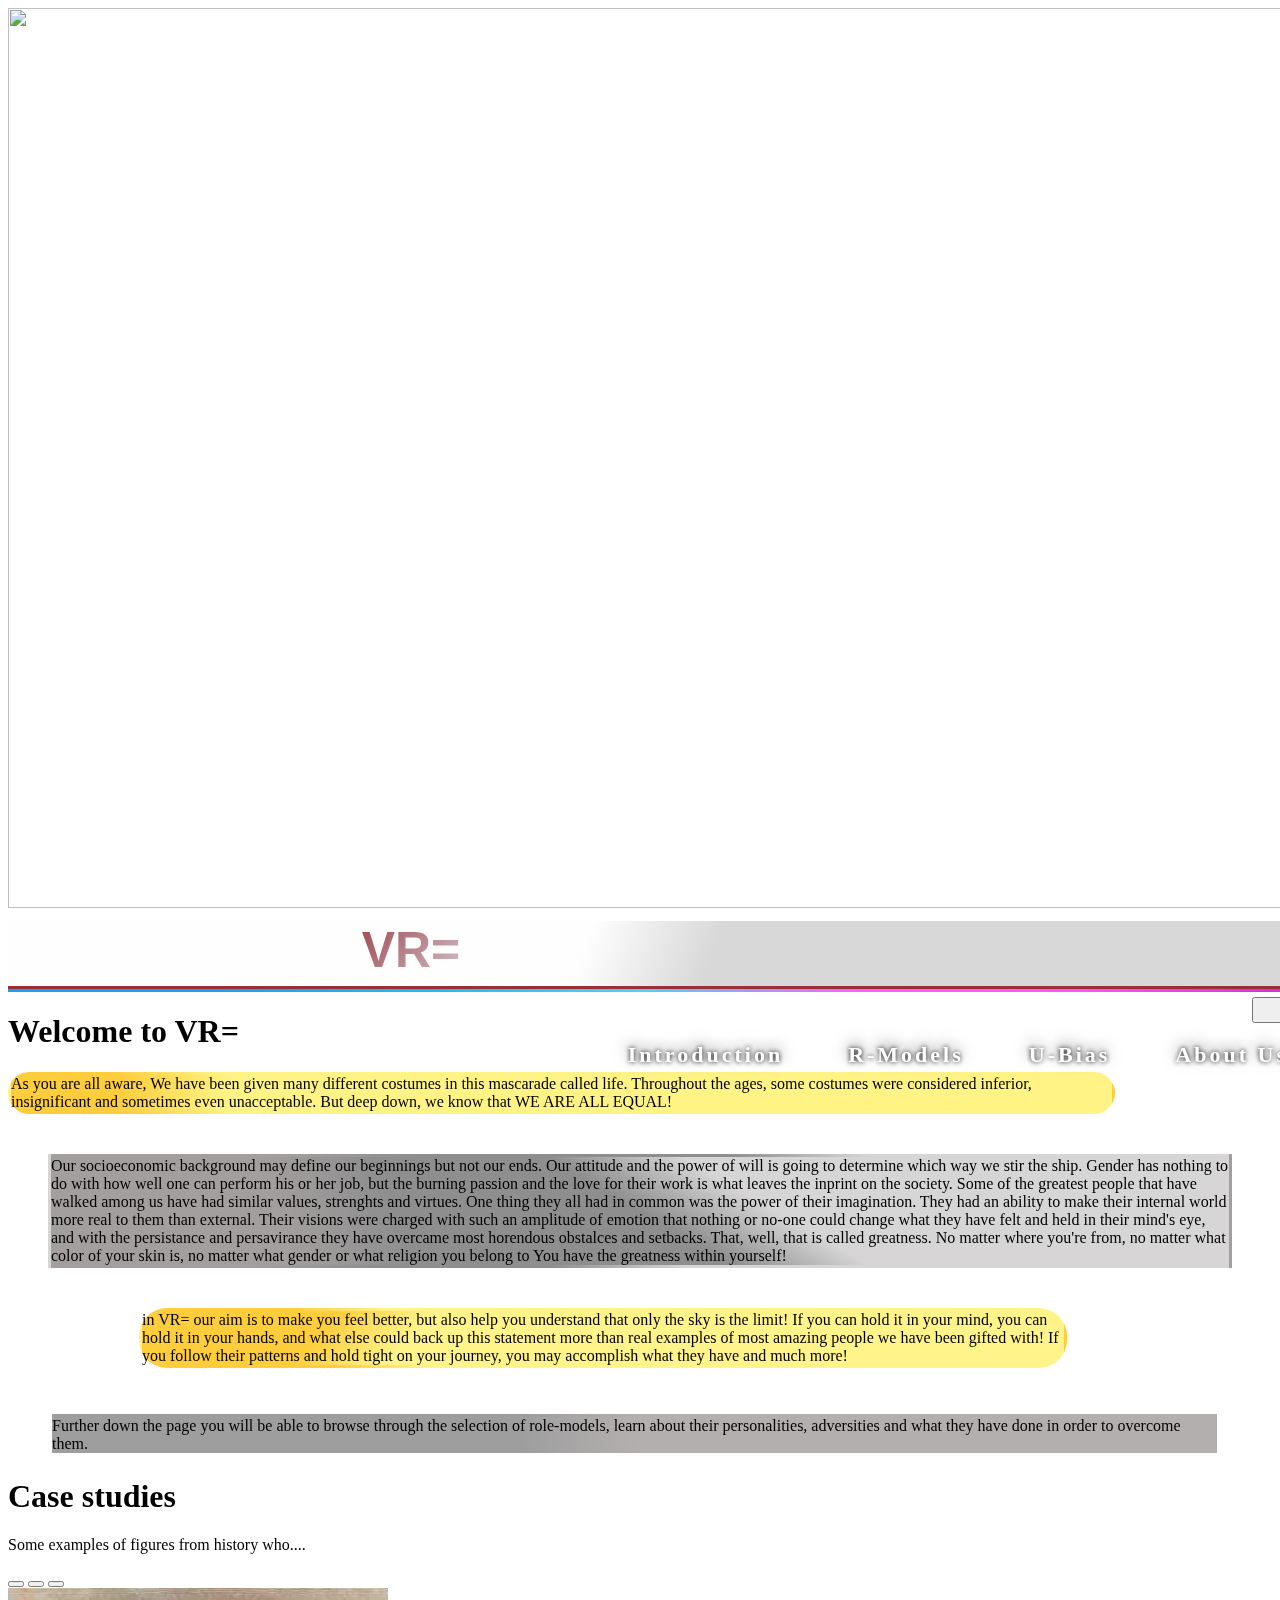
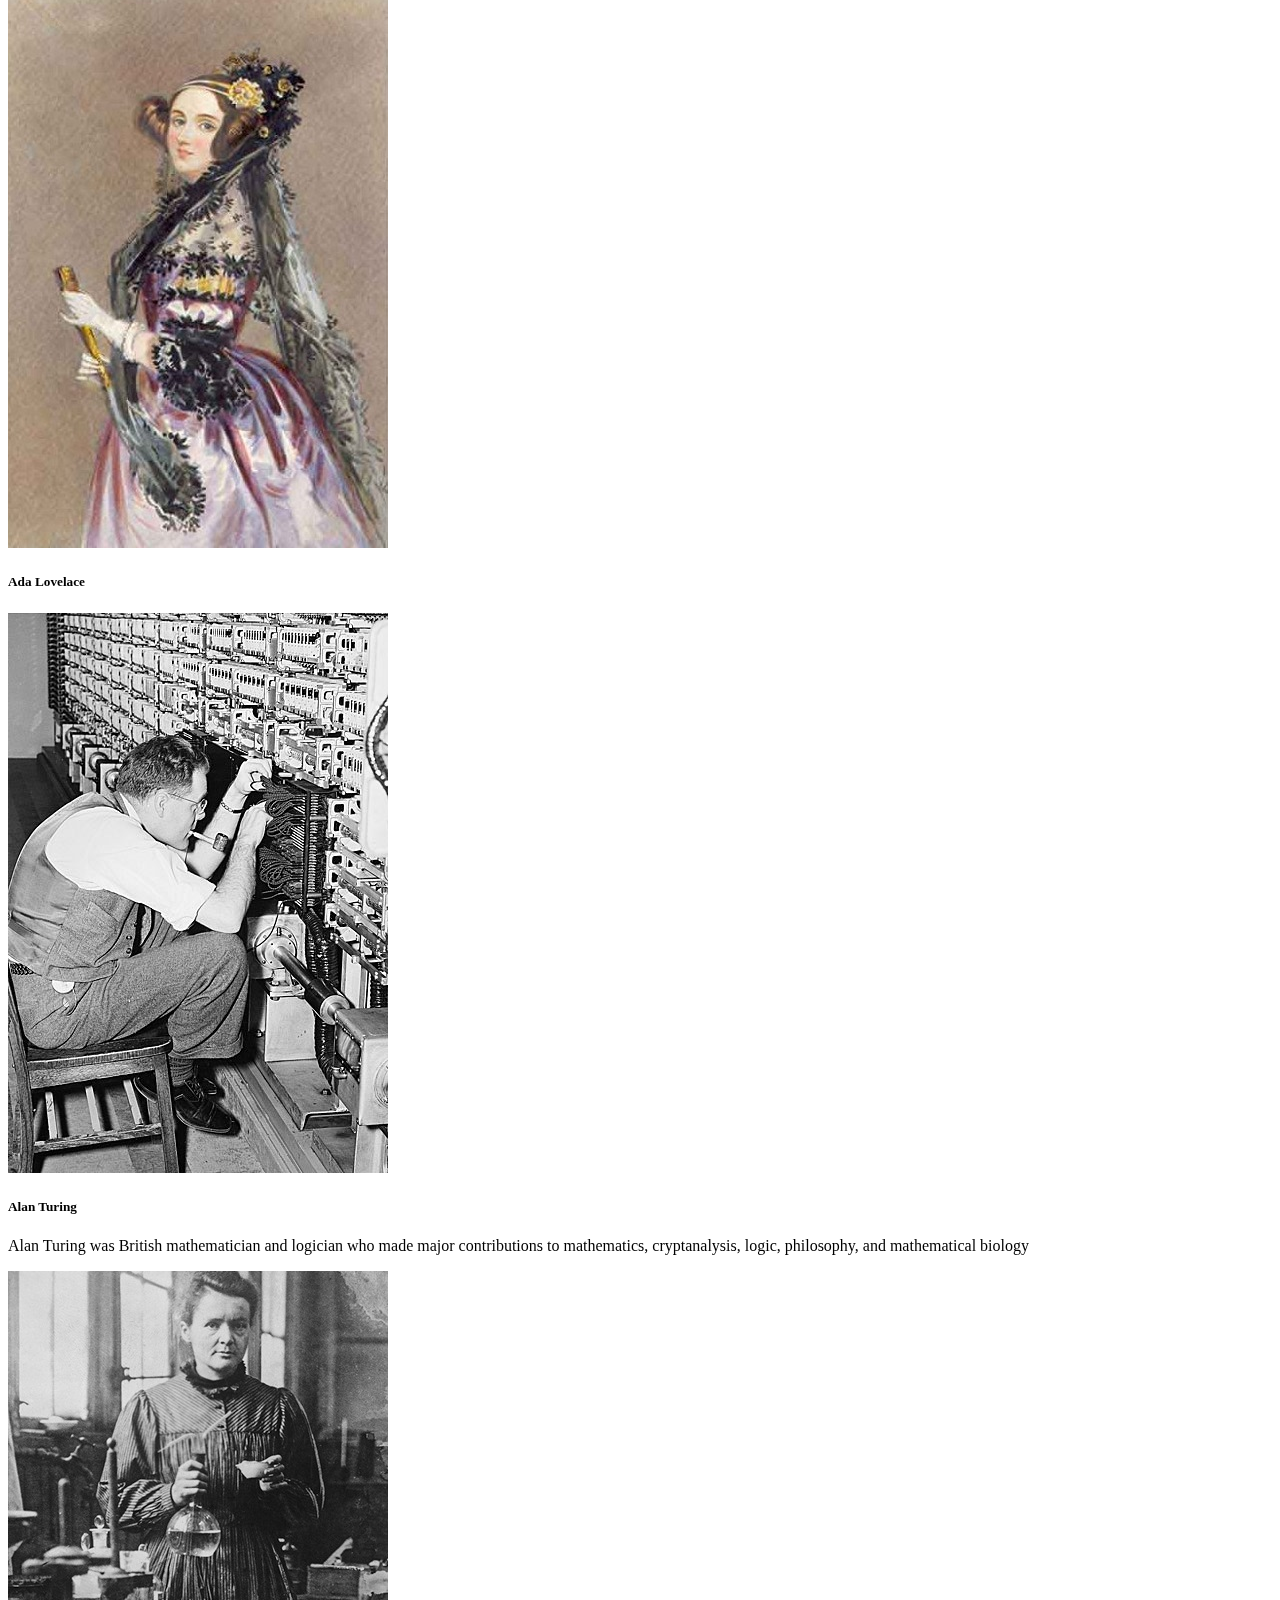
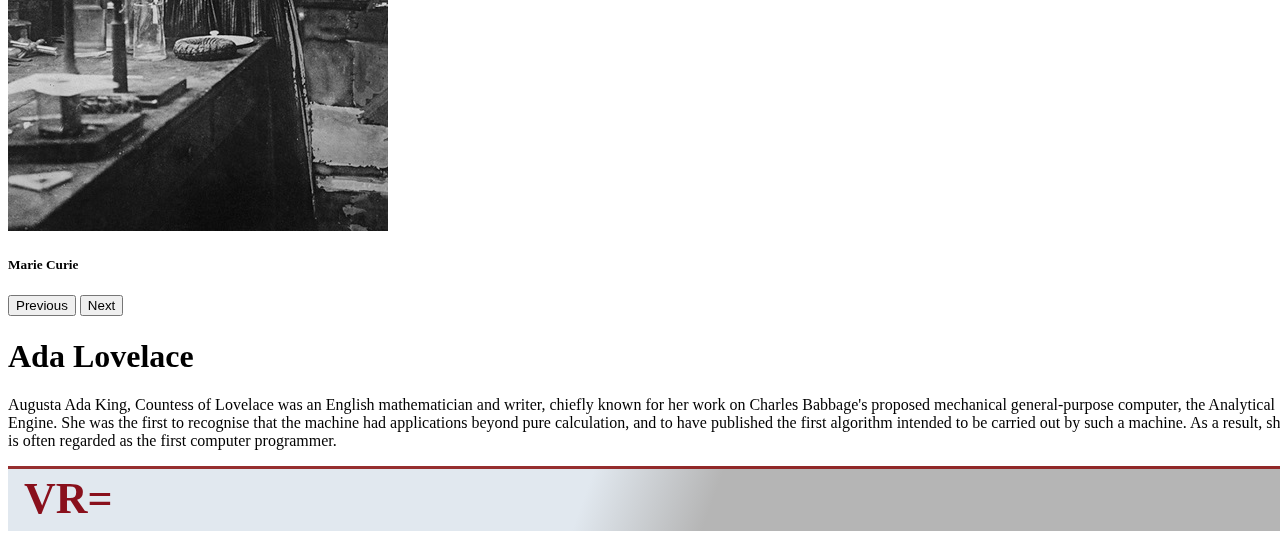
==== commit 9dd6d3c7: "brought src of image to html no css" ====
--- a/homepage.html
+++ b/homepage.html
@@ -12,7 +12,9 @@
 
 <body>
     <header>
-        <div class="hero-image"></div>
+        <div>
+            <img class="hero-image" src="assets/images/hero-320.jpg" alt="">
+        </div>
     </header>
     
     <!-- Navbar -->
@@ -45,7 +47,7 @@
 
     <!-- MAIN -->
     <div class="background">
-        <video id="background-video" autoplay loop muted poster="/assets/videos/bvid.mp4" src="/assets/videos/bvid2.mp4" type="video/mp4"></video>
+        <video id="background-video" autoplay loop muted poster="/assets/videos/bvid.mp4" src="assets/videos/bvid2.mp4" type="video/mp4"></video>
     </div>
     <section id="intro">
 
--- a/assets/css/style-hp.css
+++ b/assets/css/style-hp.css
@@ -17,7 +17,7 @@
 }
 
 .hero-image {
-  background-image: url("assets/images/hero-320.jpg");
+  /* background-image: url("assets/images/hero-320.jpg"); */
   /* background: url("/assets/css/style-i.css") no-repeat center center fixed; */
   background-size: cover;
   width: 100%;
@@ -178,7 +178,7 @@
 }
 
 .hero-image {
-  background-image: url("assets/images/hero-320.jpg");
+  /* background-image: url("assets/images/hero-320.jpg"); */
   /* background: url("/assets/css/style-i.css") no-repeat center center fixed; */
   background-size: cover;
   width: 100%;
@@ -513,7 +513,7 @@
 }
     
 .hero-image {
-  background-image: url("assets/images/hero-320.jpg");
+  /* background-image: url("assets/images/hero-320.jpg"); */
   /* background: url("/assets/css/style-i.css") no-repeat center center fixed; */
   background-size: cover;
   width: 100%;
@@ -852,7 +852,7 @@
 }
 
 .hero-image {
-  background-image: url("assets/images/hero-320.jpg");
+  /* background-image: url("assets/images/hero-320.jpg"); */
   /* background: url("/assets/css/style-i.css") no-repeat center center fixed; */
   background-size: cover;
   width: 100%;
@@ -1198,7 +1198,7 @@
   }
   
   .hero-image {
-    background-image: url("assets/images/hero-320.jpg");
+    /* background-image: url("assets/images/hero-320.jpg"); */
     /* background: url("/assets/css/style-i.css") no-repeat center center fixed; */
     background-size: cover;
     width: 100%;
@@ -1543,7 +1543,7 @@
   }
   
   .hero-image {
-    background-image: url("assets/images/hero-1920.jpg");
+    /* background-image: url("assets/images/hero-1920.jpg"); */
     /* background: url("/assets/css/style-i.css") no-repeat center center fixed; */
     background-size: cover;
     width: 100%;
@@ -1893,7 +1893,7 @@
   }
   
   .hero-image {
-    background-image: url("assets/images/hero-3420.jpg");
+    /* background-image: url("assets/images/hero-3420.jpg"); */
     /* background: url("/assets/css/style-i.css") no-repeat center center fixed; */
     background-size: cover;
     width: 100%;
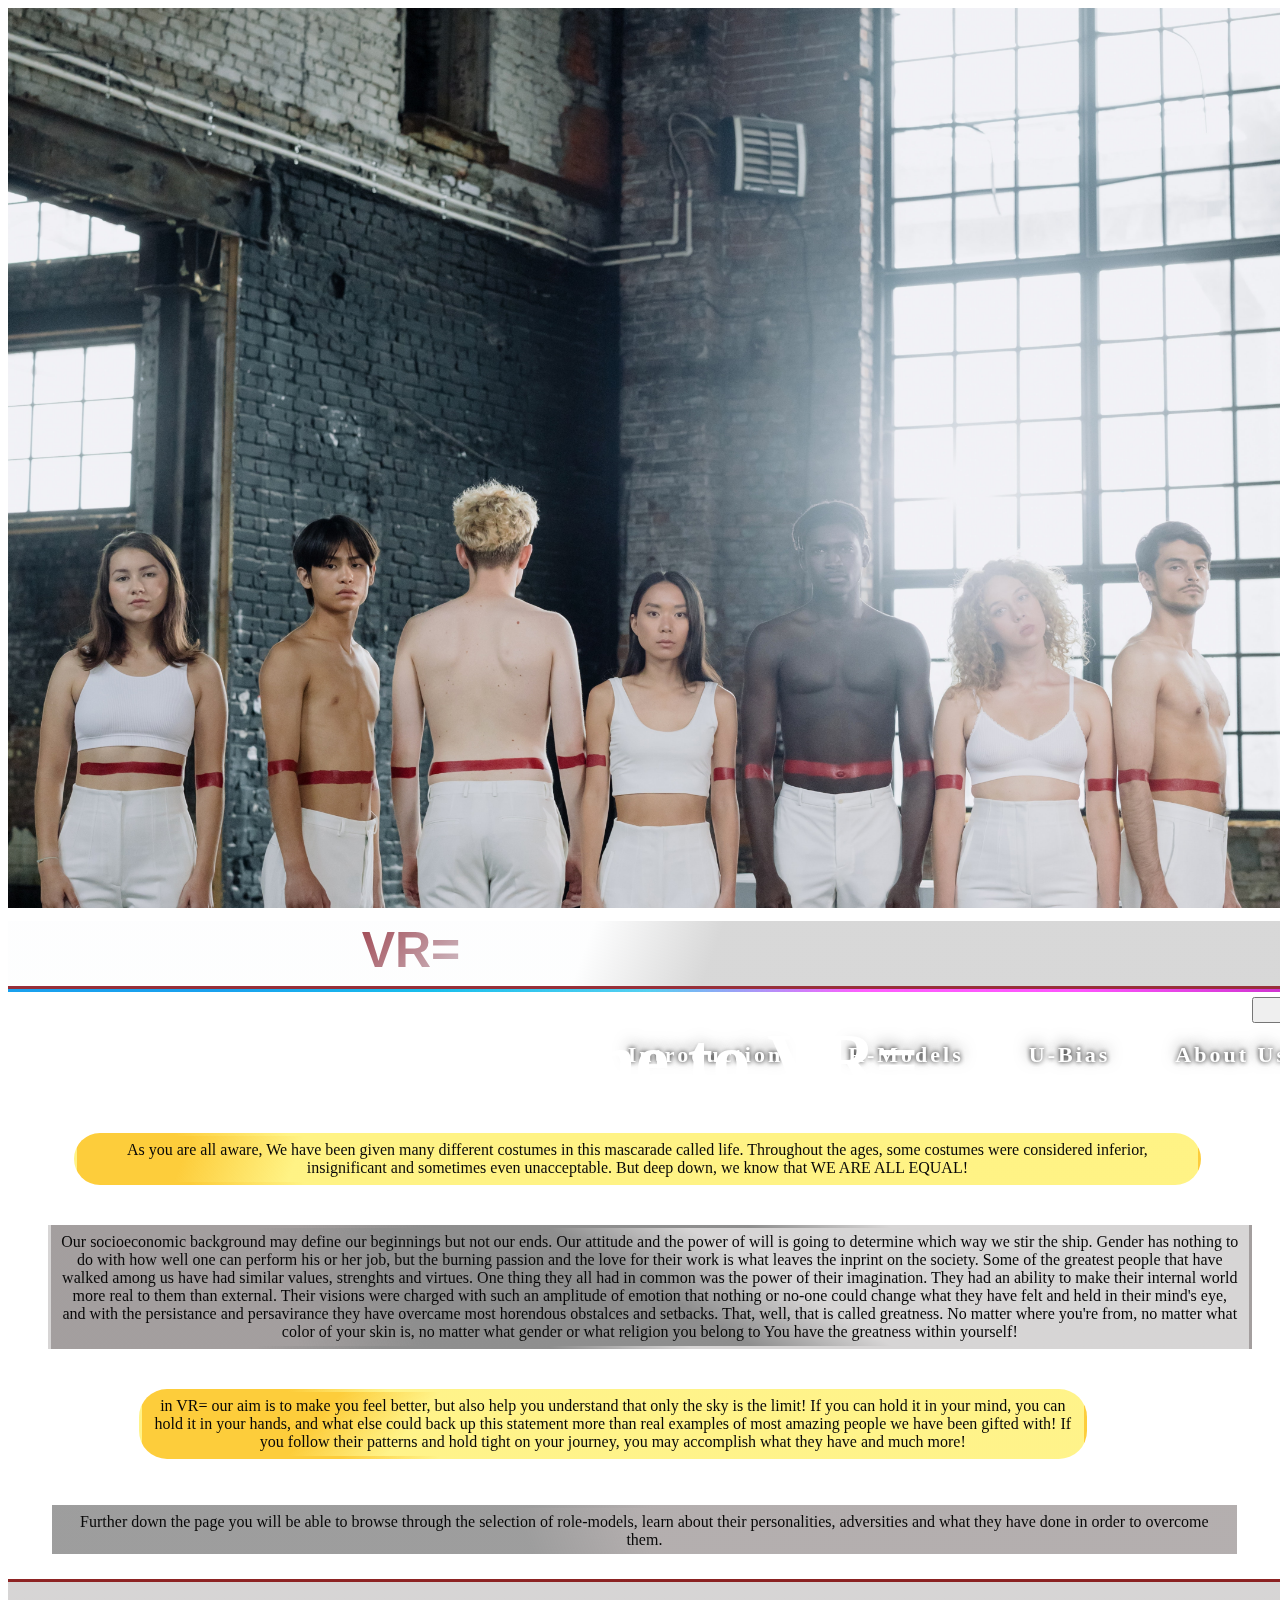
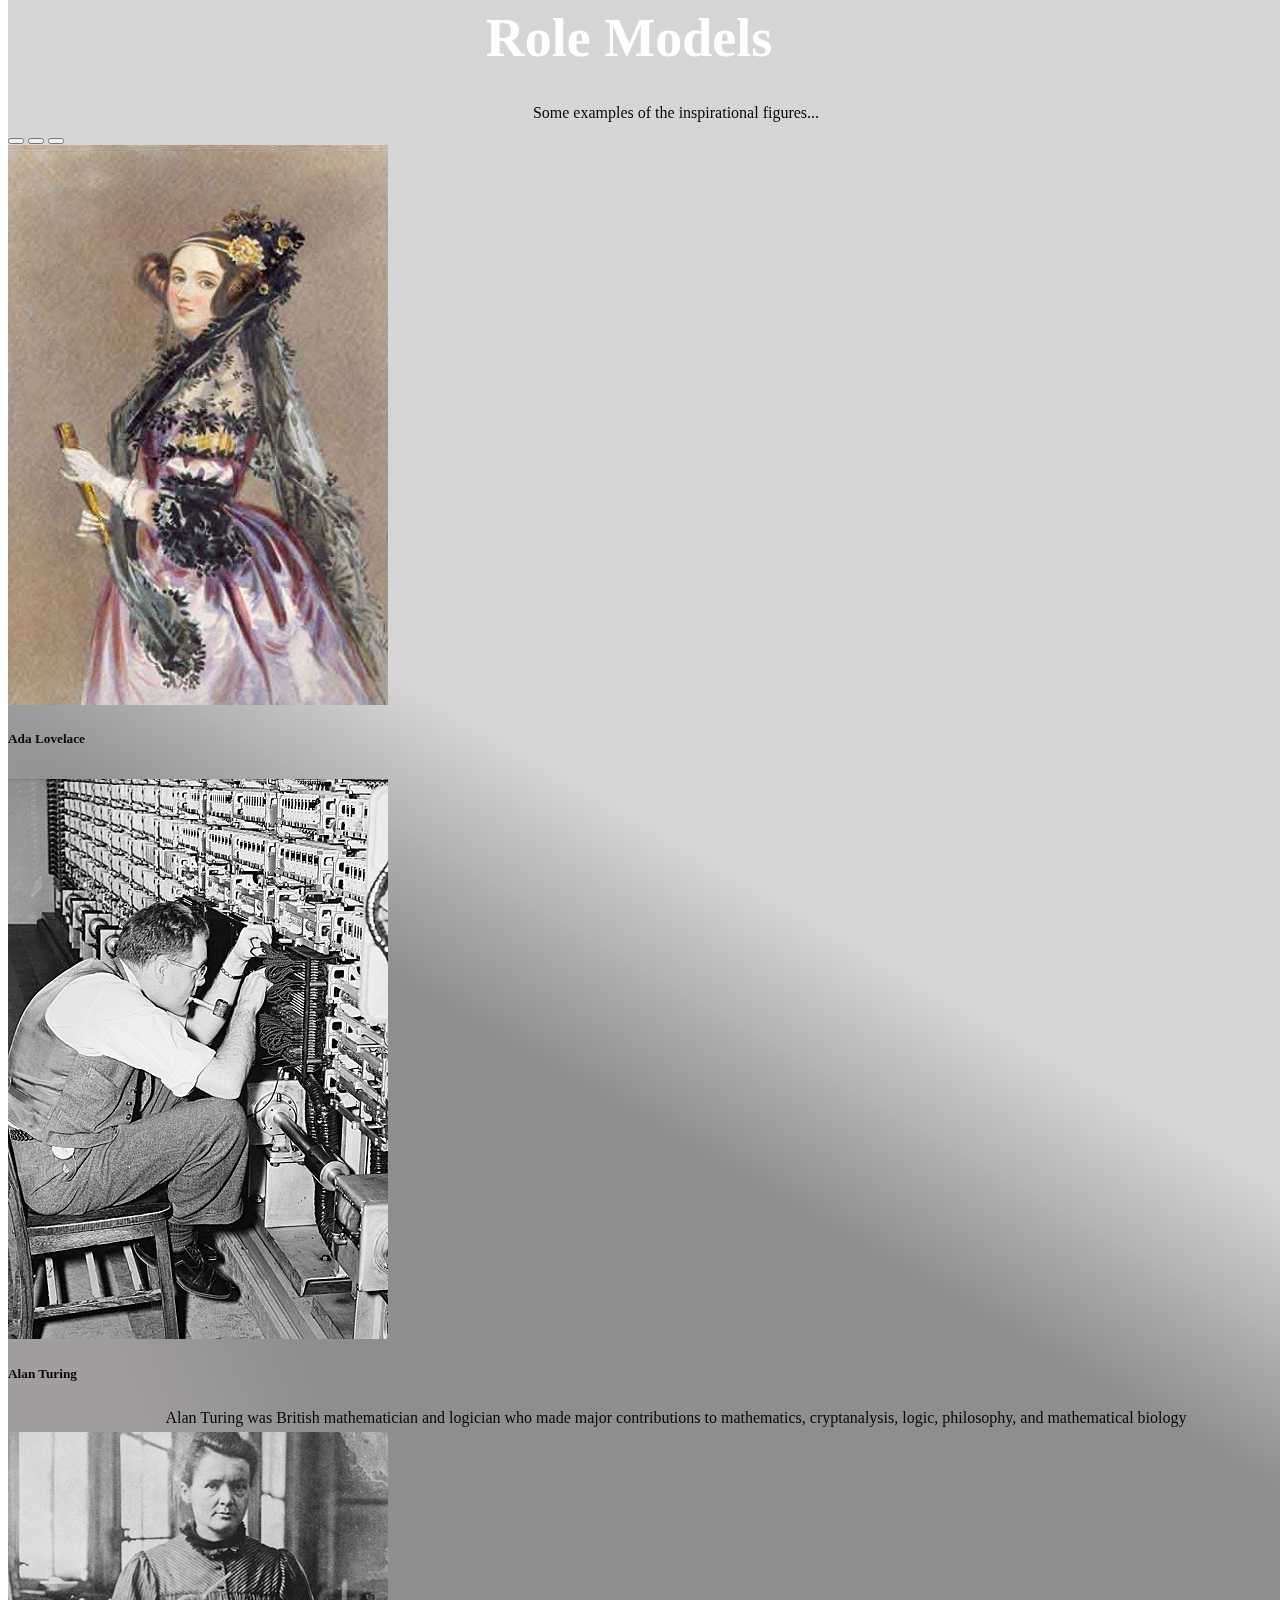
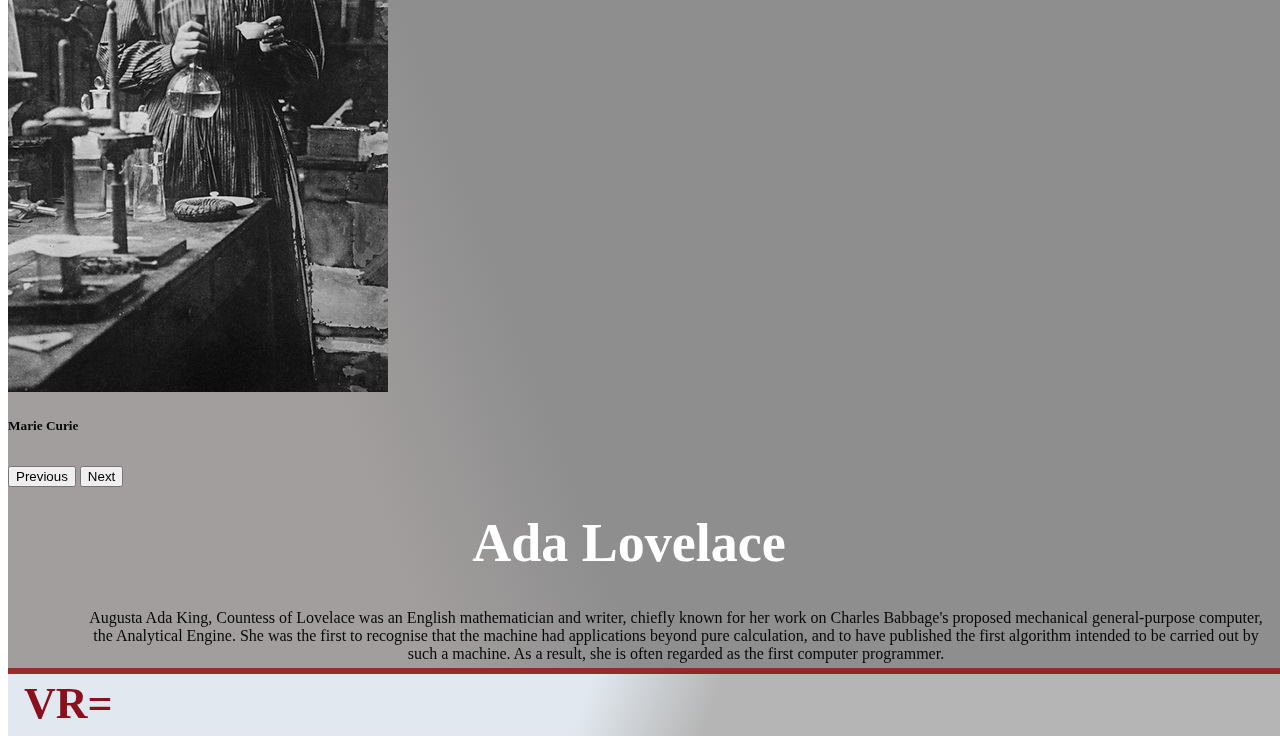
==== commit f8689f0a: "css for role-models added" ====
--- a/homepage.html
+++ b/homepage.html
@@ -12,9 +12,7 @@
 
 <body>
     <header>
-        <div>
-            <img class="hero-image" src="assets/images/hero-320.jpg" alt="">
-        </div>
+        <div class="hero-image"></div>
     </header>
     
     <!-- Navbar -->
@@ -47,8 +45,10 @@
 
     <!-- MAIN -->
     <div class="background">
-        <video id="background-video" autoplay loop muted poster="/assets/videos/bvid.mp4" src="assets/videos/bvid2.mp4" type="video/mp4"></video>
-    </div>
+        <video id="background-video" autoplay loop muted poster="/assets/videos/bvid.mp4"
+        <source src="/assets/videos/bvid2.mp4" type="video/mp4">
+        </video>
+    
     <section id="intro">
 
         <h1>Welcome to <span>VR=</span></h1>
@@ -79,12 +79,11 @@
         </p>
 
     </section>
-
     <!-- Carousel -->
-    <section id="gallery" style="background-color: #fff">
+    <section class="gallery" id="gallery" style="background-color: #fff">
         <div id="caseStudy" class="col-10 mx-5 mt-2">
-            <h1 class="text-center" >Case studies</h1>
-            <p>Some examples of figures from history who....</p>
+            <h1 class="text-center" >Role Models</h1>
+            <p>Some examples of the inspirational figures...</p>
         </div>
         <div class="col-10 col-lg-6 my-5 mx-auto" id="gallery">
             <div id="carouselExampleCaptions" class="carousel slide pt-5" data-bs-ride="carousel" data-bs-interval="false">
@@ -125,7 +124,7 @@
                 <span class="visually-hidden">Next</span>
                 </button>
             </div>
-        </div>
+
 
         <!-- Conditional profiles -->
         <div id="rolemodel" class="mx-5">
@@ -147,6 +146,7 @@
             </div>
         </div>
     </section>
+    </div>
 
     <!-- Footer -->
     <footer id="footer">
--- a/assets/css/style-hp.css
+++ b/assets/css/style-hp.css
@@ -17,8 +17,8 @@
 }
 
 .hero-image {
-  /* background-image: url("assets/images/hero-320.jpg"); */
-  /* background: url("/assets/css/style-i.css") no-repeat center center fixed; */
+  background: url("/assets/css/style-i.css") no-repeat center center
+  fixed;
   background-size: cover;
   width: 100%;
   height: 100vh;
@@ -135,7 +135,7 @@
 
 
 .background {
-  color:rgb(6, 6, 6);
+  color:rgb(6, 6, 7);
 
 }
 
@@ -178,8 +178,8 @@
 }
 
 .hero-image {
-  /* background-image: url("assets/images/hero-320.jpg"); */
-  /* background: url("/assets/css/style-i.css") no-repeat center center fixed; */
+  background: url("/assets/images/hero-320.jpg") no-repeat center center
+  fixed;
   background-size: cover;
   width: 100%;
   height: 100vh;
@@ -424,6 +424,28 @@
 
 }
 
+.gallery {
+background: -webkit-linear-gradient(70deg, #a8a2a2d6 20%, rgba(0,0,0,0) 30%), -webkit-linear-gradient(30deg, #747474cf 50%, #cdcbcbce 60%);
+background: -o-linear-gradient(70deg, #a8a2a2d3 20%, rgba(0,0,0,0) 30%), -o-linear-gradient(30deg, #747474cf 50%, #cdcbcbce 60%);
+background: -moz-linear-gradient(70deg, #a8a2a2cf 20%, rgba(0,0,0,0) 30%), -moz-linear-gradient(30deg, #747474cf 50%, #cdcbcbce 60%);
+background: linear-gradient(70deg, #a8a2a2cc 20%, rgba(0,0,0,0) 30%), linear-gradient(30deg, #747474cf 50%, #cdcbcbce 60%);
+border-top: solid 3px #8b1212de;
+border-bottom: solid 3px #8b1212de;
+}
+
+.gallery h1 {
+  text-align: center;
+  font-size: 54px;
+  font-family: 'hand';
+  margin: 25px 35px 30px -19px;
+  color: white;
+  width: 100%;
+}
+
+.gallery:hover {
+  border-image: linear-gradient(to right,  rgba(12, 155, 237, 0.945) 16.6%, rgba(12, 187, 235, 0.945) 33.3%, rgba(12, 187, 235, 0.703) 50%, rgba(253, 67, 253, 0.856) 66.6%, rgba(253, 67, 253, 0.906) 83.2%, rgba(200, 28, 200, 0.906) 100% ) 6;
+}
+
 /* SCROLLBAR */     /* SCROLLBAR */     /* SCROLLBAR */     /* SCROLLBAR */     /* SCROLLBAR */     
 /* SCROLLBAR */     /* SCROLLBAR */     /* SCROLLBAR */     /* SCROLLBAR */     /* SCROLLBAR */     
 
@@ -490,8 +512,9 @@
   text-fill-color: transparent;
   -webkit-background-clip: text;
   -webkit-text-fill-color: transparent;
-  animation: textclip 8s linear infinite;
-}
+  animation: textclip 14s linear infinite;
+}
+
 
 #footer:hover {
   border-image: linear-gradient(to right,  rgba(12, 155, 237, 0.945) 16.6%, rgba(12, 187, 235, 0.945) 33.3%, rgba(12, 187, 235, 0.703) 50%, rgba(253, 67, 253, 0.856) 66.6%, rgba(253, 67, 253, 0.906) 83.2%, rgba(200, 28, 200, 0.906) 100% ) 6;  
@@ -513,15 +536,15 @@
 }
     
 .hero-image {
-  /* background-image: url("assets/images/hero-320.jpg"); */
-  /* background: url("/assets/css/style-i.css") no-repeat center center fixed; */
-  background-size: cover;
-  width: 100%;
-  height: 100vh;
-  display: flex;
-  justify-content: center;
-  align-items: center;
-  object-fit: fill;
+background: url("/assets/images/hero-320.jpg") no-repeat center center
+fixed;
+background-size: cover;
+width: 100%;
+height: 100vh;
+display: flex;
+justify-content: center;
+align-items: center;
+object-fit: fill;
 }
     
 /* NAVBAR */    /* NAVBAR */    /* NAVBAR */    /* NAVBAR */    /* NAVBAR */    /* NAVBAR */
@@ -761,6 +784,24 @@
 
 }
 
+.gallery {
+  background: -webkit-linear-gradient(70deg, #a8a2a2d6 20%, rgba(0,0,0,0) 30%), -webkit-linear-gradient(30deg, #747474cf 50%, #cdcbcbce 60%);
+  background: -o-linear-gradient(70deg, #a8a2a2d3 20%, rgba(0,0,0,0) 30%), -o-linear-gradient(30deg, #747474cf 50%, #cdcbcbce 60%);
+  background: -moz-linear-gradient(70deg, #a8a2a2cf 20%, rgba(0,0,0,0) 30%), -moz-linear-gradient(30deg, #747474cf 50%, #cdcbcbce 60%);
+  background: linear-gradient(70deg, #a8a2a2cc 20%, rgba(0,0,0,0) 30%), linear-gradient(30deg, #747474cf 50%, #cdcbcbce 60%);
+  border-top: solid 3px #8b1212de;
+  border-bottom: solid 3px #8b1212de;
+  }
+  
+  .gallery h1 {
+    text-align: center;
+    font-size: 54px;
+    font-family: 'hand';
+    margin: 25px 35px 30px -19px;
+    color: white;
+    width: 100%;
+  }
+
 /* SCROLLBAR */     /* SCROLLBAR */     /* SCROLLBAR */     /* SCROLLBAR */     /* SCROLLBAR */     
 /* SCROLLBAR */     /* SCROLLBAR */     /* SCROLLBAR */     /* SCROLLBAR */     /* SCROLLBAR */     
 
@@ -852,8 +893,8 @@
 }
 
 .hero-image {
-  /* background-image: url("assets/images/hero-320.jpg"); */
-  /* background: url("/assets/css/style-i.css") no-repeat center center fixed; */
+  background: url("/assets/images/hero-320.jpg") no-repeat center center
+  fixed;
   background-size: cover;
   width: 100%;
   height: 100vh;
@@ -1100,6 +1141,24 @@
 
 }
 
+.gallery {
+  background: -webkit-linear-gradient(70deg, #a8a2a2d6 20%, rgba(0,0,0,0) 30%), -webkit-linear-gradient(30deg, #747474cf 50%, #cdcbcbce 60%);
+  background: -o-linear-gradient(70deg, #a8a2a2d3 20%, rgba(0,0,0,0) 30%), -o-linear-gradient(30deg, #747474cf 50%, #cdcbcbce 60%);
+  background: -moz-linear-gradient(70deg, #a8a2a2cf 20%, rgba(0,0,0,0) 30%), -moz-linear-gradient(30deg, #747474cf 50%, #cdcbcbce 60%);
+  background: linear-gradient(70deg, #a8a2a2cc 20%, rgba(0,0,0,0) 30%), linear-gradient(30deg, #747474cf 50%, #cdcbcbce 60%);
+  border-top: solid 3px #8b1212de;
+  border-bottom: solid 3px #8b1212de;
+  }
+  
+  .gallery h1 {
+    text-align: center;
+    font-size: 54px;
+    font-family: 'hand';
+    margin: 25px 35px 30px -19px;
+    color: white;
+    width: 100%;
+  }
+
 /* SCROLLBAR */     /* SCROLLBAR */     /* SCROLLBAR */     /* SCROLLBAR */     /* SCROLLBAR */     
 /* SCROLLBAR */     /* SCROLLBAR */     /* SCROLLBAR */     /* SCROLLBAR */     /* SCROLLBAR */     
 
@@ -1198,8 +1257,8 @@
   }
   
   .hero-image {
-    /* background-image: url("assets/images/hero-320.jpg"); */
-    /* background: url("/assets/css/style-i.css") no-repeat center center fixed; */
+    background: url("/assets/images/hero-320.jpg") no-repeat center center
+    fixed;
     background-size: cover;
     width: 100%;
     height: 100vh;
@@ -1445,6 +1504,24 @@
   border-top: solid 3px #ffffff00;
   
   }
+
+  .gallery {
+    background: -webkit-linear-gradient(70deg, #a8a2a2d6 20%, rgba(0,0,0,0) 30%), -webkit-linear-gradient(30deg, #747474cf 50%, #cdcbcbce 60%);
+    background: -o-linear-gradient(70deg, #a8a2a2d3 20%, rgba(0,0,0,0) 30%), -o-linear-gradient(30deg, #747474cf 50%, #cdcbcbce 60%);
+    background: -moz-linear-gradient(70deg, #a8a2a2cf 20%, rgba(0,0,0,0) 30%), -moz-linear-gradient(30deg, #747474cf 50%, #cdcbcbce 60%);
+    background: linear-gradient(70deg, #a8a2a2cc 20%, rgba(0,0,0,0) 30%), linear-gradient(30deg, #747474cf 50%, #cdcbcbce 60%);
+    border-top: solid 3px #8b1212de;
+    border-bottom: solid 3px #8b1212de;
+    }
+    
+    .gallery h1 {
+      text-align: center;
+      font-size: 54px;
+      font-family: 'hand';
+      margin: 25px 35px 30px -19px;
+      color: white;
+      width: 100%;
+    }
   
   /* SCROLLBAR */     /* SCROLLBAR */     /* SCROLLBAR */     /* SCROLLBAR */     /* SCROLLBAR */     
   /* SCROLLBAR */     /* SCROLLBAR */     /* SCROLLBAR */     /* SCROLLBAR */     /* SCROLLBAR */     
@@ -1543,8 +1620,8 @@
   }
   
   .hero-image {
-    /* background-image: url("assets/images/hero-1920.jpg"); */
-    /* background: url("/assets/css/style-i.css") no-repeat center center fixed; */
+    background: url("/assets/images/hero-1920.jpg") no-repeat center center
+    fixed;
     background-size: cover;
     width: 100%;
     height: 100vh;
@@ -1795,6 +1872,24 @@
   border-top: solid 3px #ffffff00;
   
   }
+
+  .gallery {
+    background: -webkit-linear-gradient(70deg, #a8a2a2d6 20%, rgba(0,0,0,0) 30%), -webkit-linear-gradient(30deg, #747474cf 50%, #cdcbcbce 60%);
+    background: -o-linear-gradient(70deg, #a8a2a2d3 20%, rgba(0,0,0,0) 30%), -o-linear-gradient(30deg, #747474cf 50%, #cdcbcbce 60%);
+    background: -moz-linear-gradient(70deg, #a8a2a2cf 20%, rgba(0,0,0,0) 30%), -moz-linear-gradient(30deg, #747474cf 50%, #cdcbcbce 60%);
+    background: linear-gradient(70deg, #a8a2a2cc 20%, rgba(0,0,0,0) 30%), linear-gradient(30deg, #747474cf 50%, #cdcbcbce 60%);
+    border-top: solid 3px #8b1212de;
+    border-bottom: solid 3px #8b1212de;
+    }
+    
+    .gallery h1 {
+      text-align: center;
+      font-size: 54px;
+      font-family: 'hand';
+      margin: 25px 35px 30px -19px;
+      color: white;
+      width: 100%;
+    }
   
   /* SCROLLBAR */     /* SCROLLBAR */     /* SCROLLBAR */     /* SCROLLBAR */     /* SCROLLBAR */     
   /* SCROLLBAR */     /* SCROLLBAR */     /* SCROLLBAR */     /* SCROLLBAR */     /* SCROLLBAR */     
@@ -1893,8 +1988,8 @@
   }
   
   .hero-image {
-    /* background-image: url("assets/images/hero-3420.jpg"); */
-    /* background: url("/assets/css/style-i.css") no-repeat center center fixed; */
+    background: url("/assets/images/hero-3420.jpg") no-repeat center center
+    fixed;
     background-size: cover;
     width: 100%;
     height: 100vh;
@@ -2122,6 +2217,24 @@
   border-top: solid 3px #ffffff00;
   
   }
+
+  .gallery {
+    background: -webkit-linear-gradient(70deg, #a8a2a2d6 20%, rgba(0,0,0,0) 30%), -webkit-linear-gradient(30deg, #747474cf 50%, #cdcbcbce 60%);
+    background: -o-linear-gradient(70deg, #a8a2a2d3 20%, rgba(0,0,0,0) 30%), -o-linear-gradient(30deg, #747474cf 50%, #cdcbcbce 60%);
+    background: -moz-linear-gradient(70deg, #a8a2a2cf 20%, rgba(0,0,0,0) 30%), -moz-linear-gradient(30deg, #747474cf 50%, #cdcbcbce 60%);
+    background: linear-gradient(70deg, #a8a2a2cc 20%, rgba(0,0,0,0) 30%), linear-gradient(30deg, #747474cf 50%, #cdcbcbce 60%);
+    border-top: solid 3px #8b1212de;
+    border-bottom: solid 3px #8b1212de;
+    }
+    
+    .gallery h1 {
+      text-align: center;
+      font-size: 54px;
+      font-family: 'hand';
+      margin: 25px 35px 30px -19px;
+      color: white;
+      width: 100%;
+    }
   
   /* SCROLLBAR */     /* SCROLLBAR */     /* SCROLLBAR */     /* SCROLLBAR */     /* SCROLLBAR */     
   /* SCROLLBAR */     /* SCROLLBAR */     /* SCROLLBAR */     /* SCROLLBAR */     /* SCROLLBAR */     
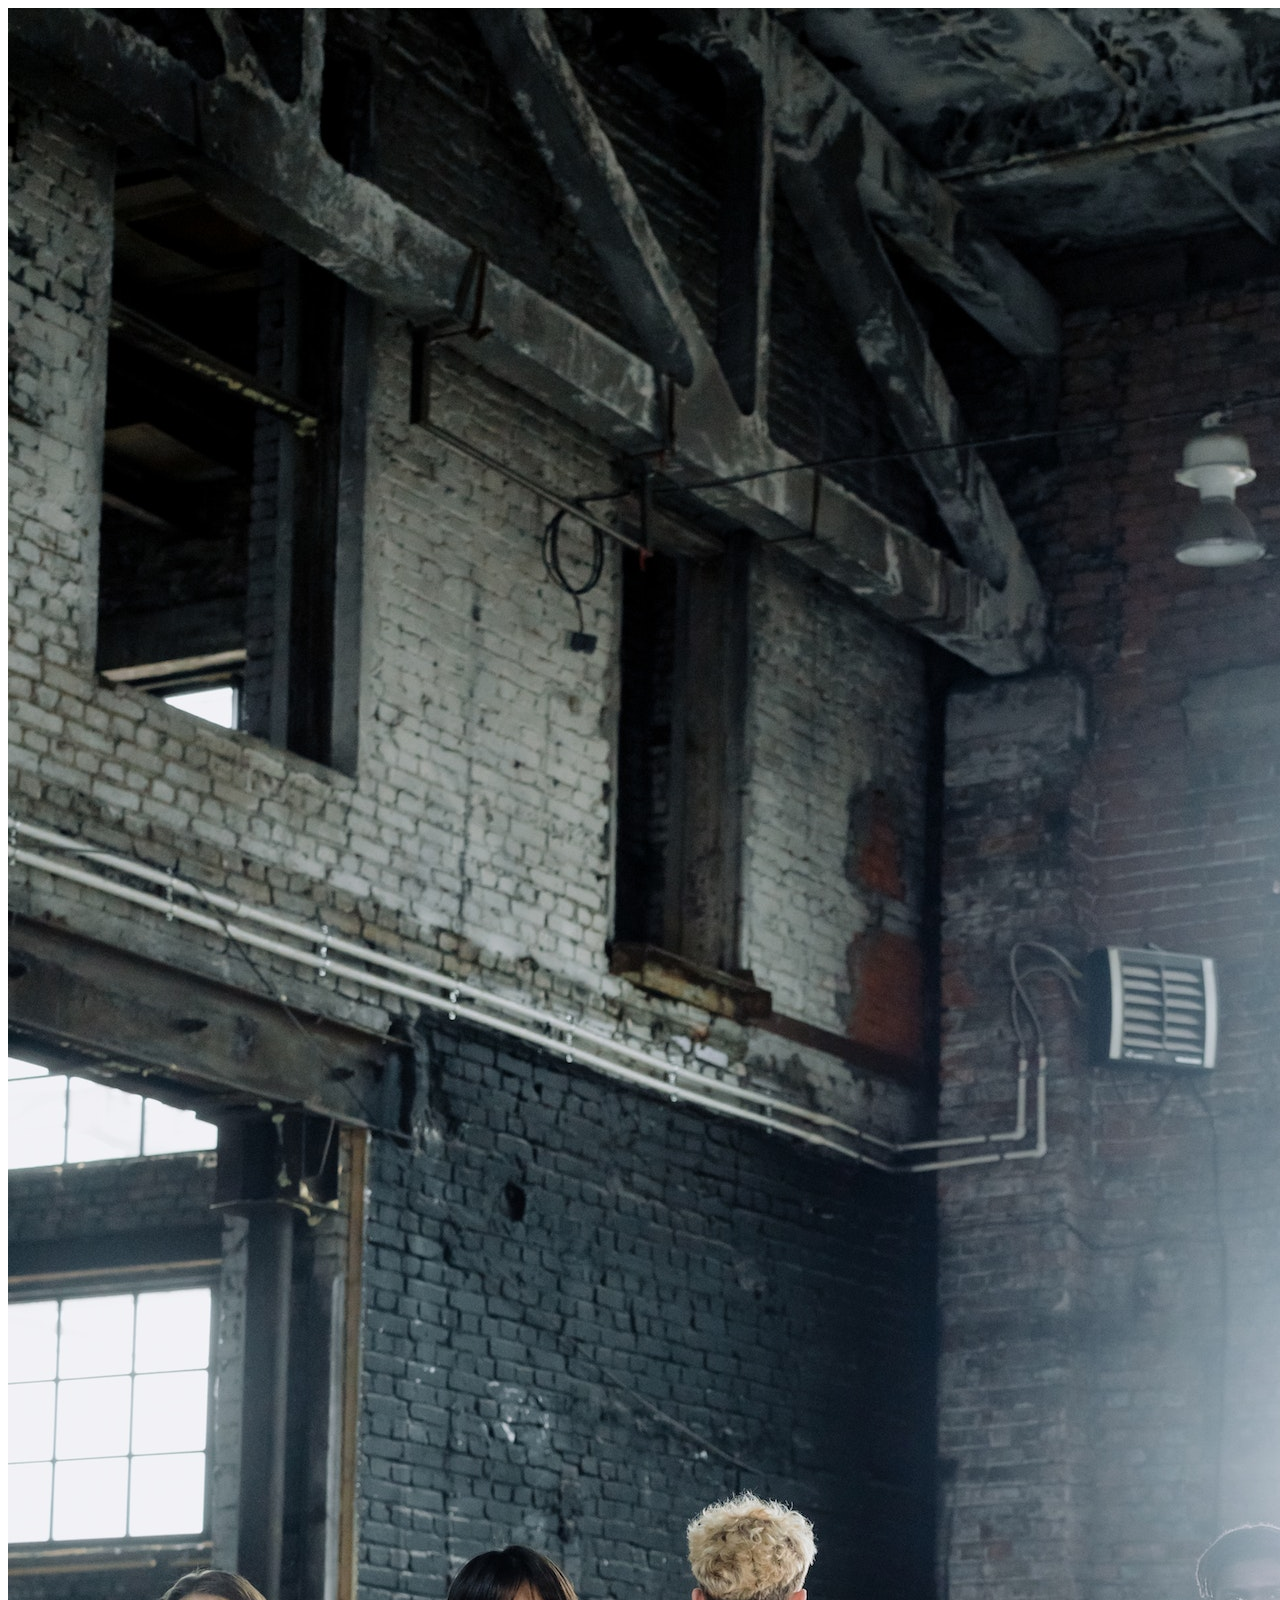
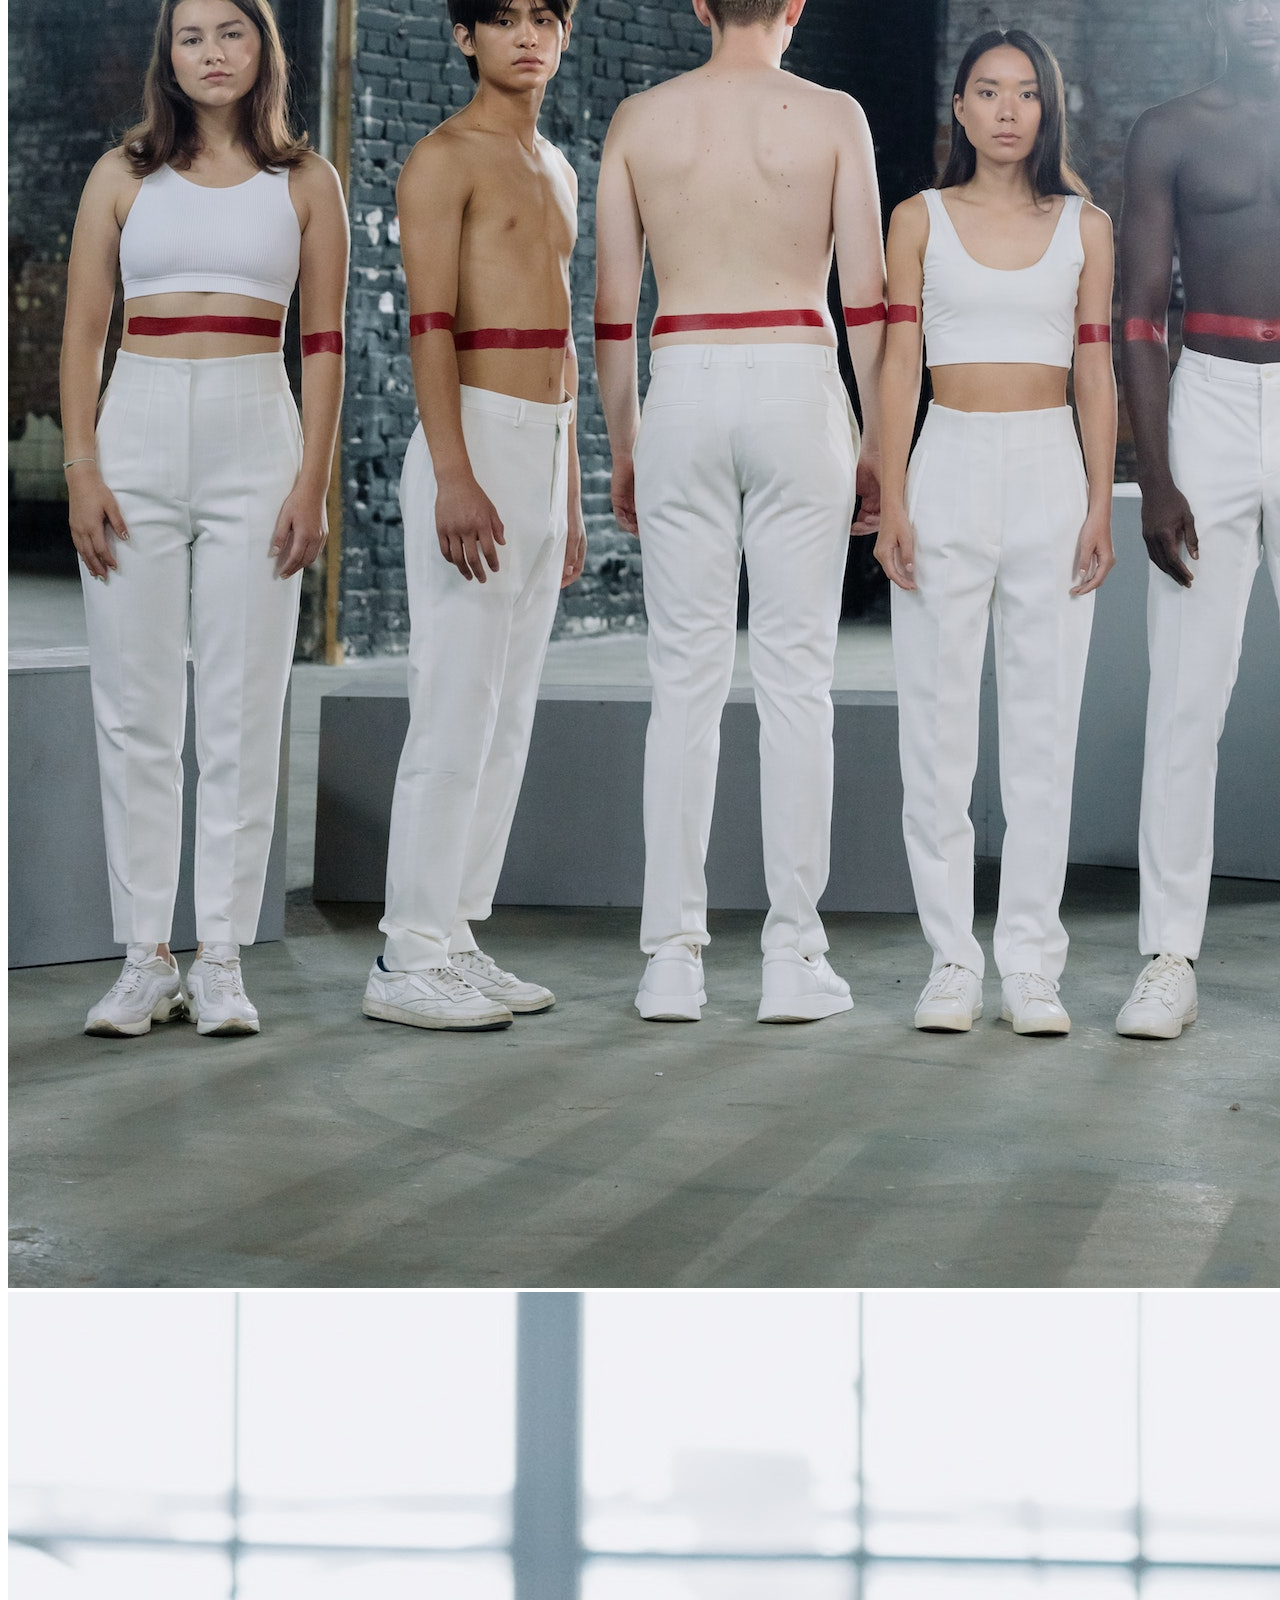
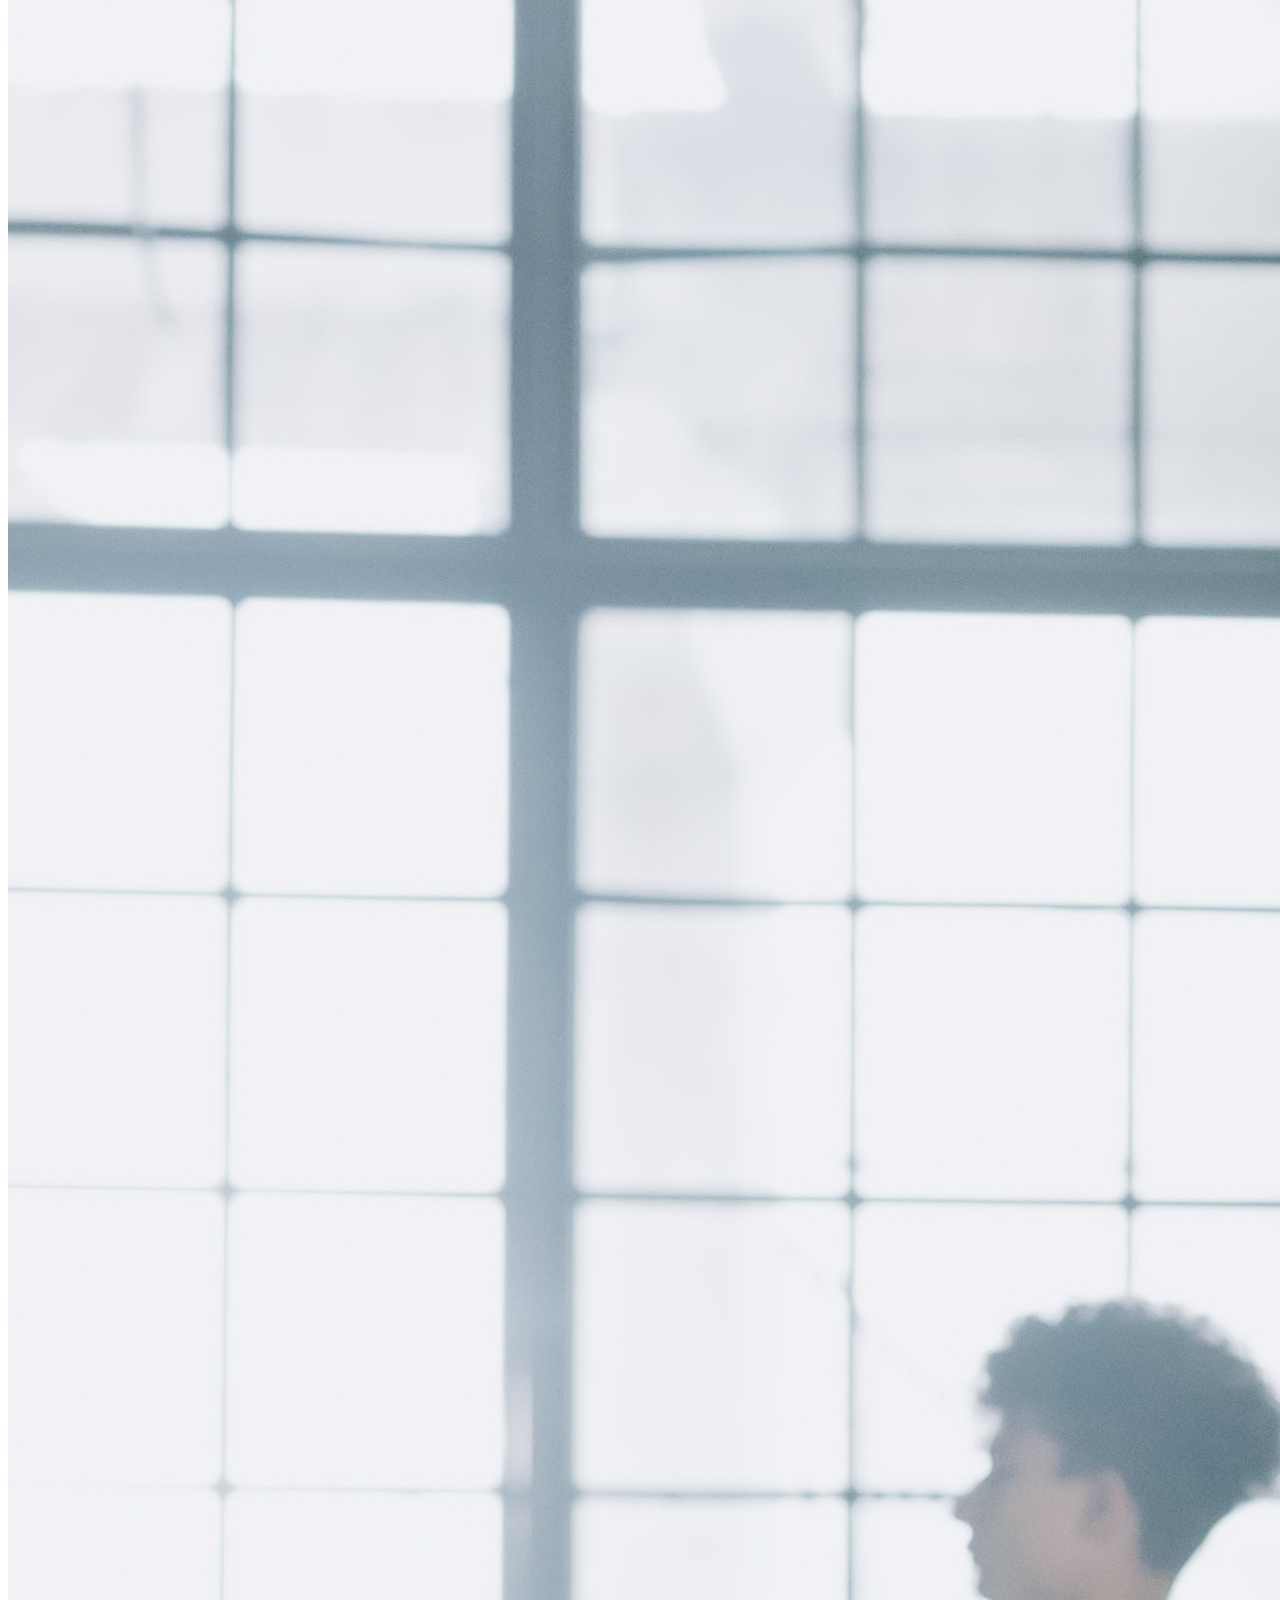
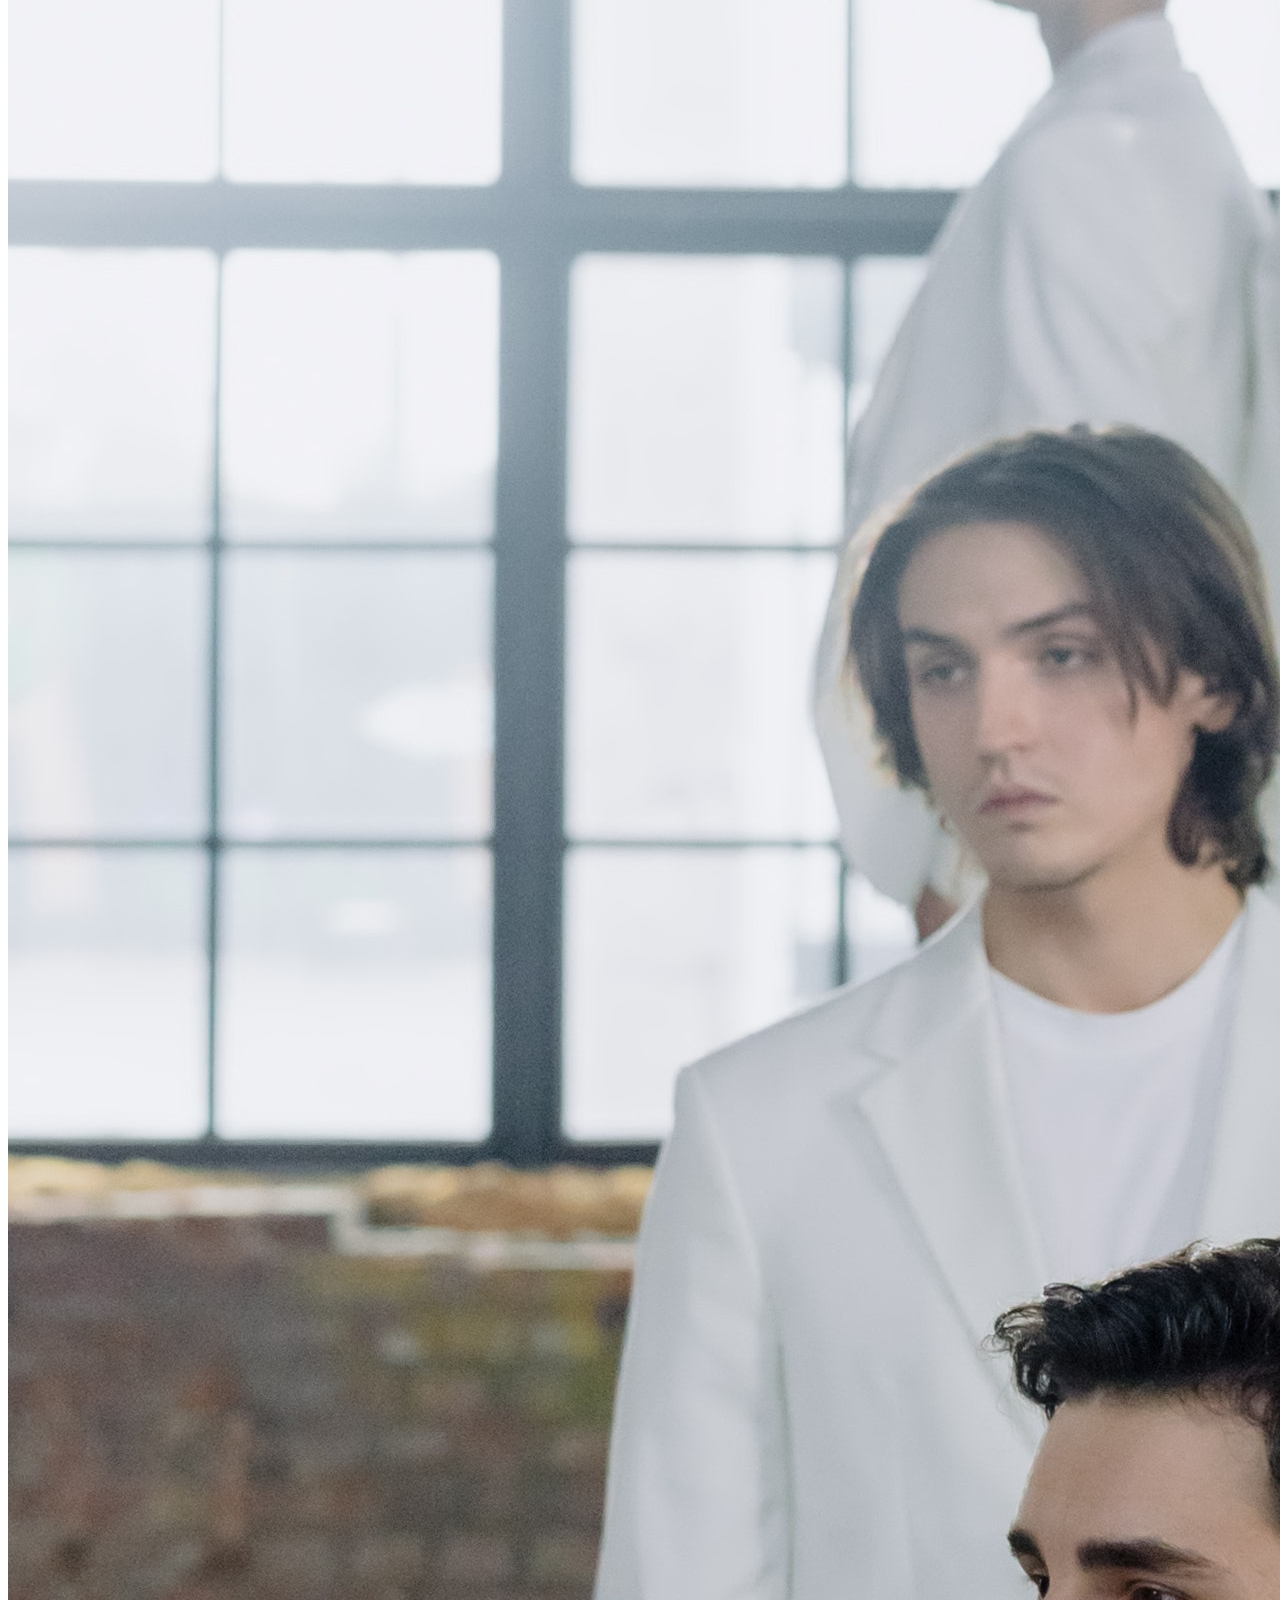
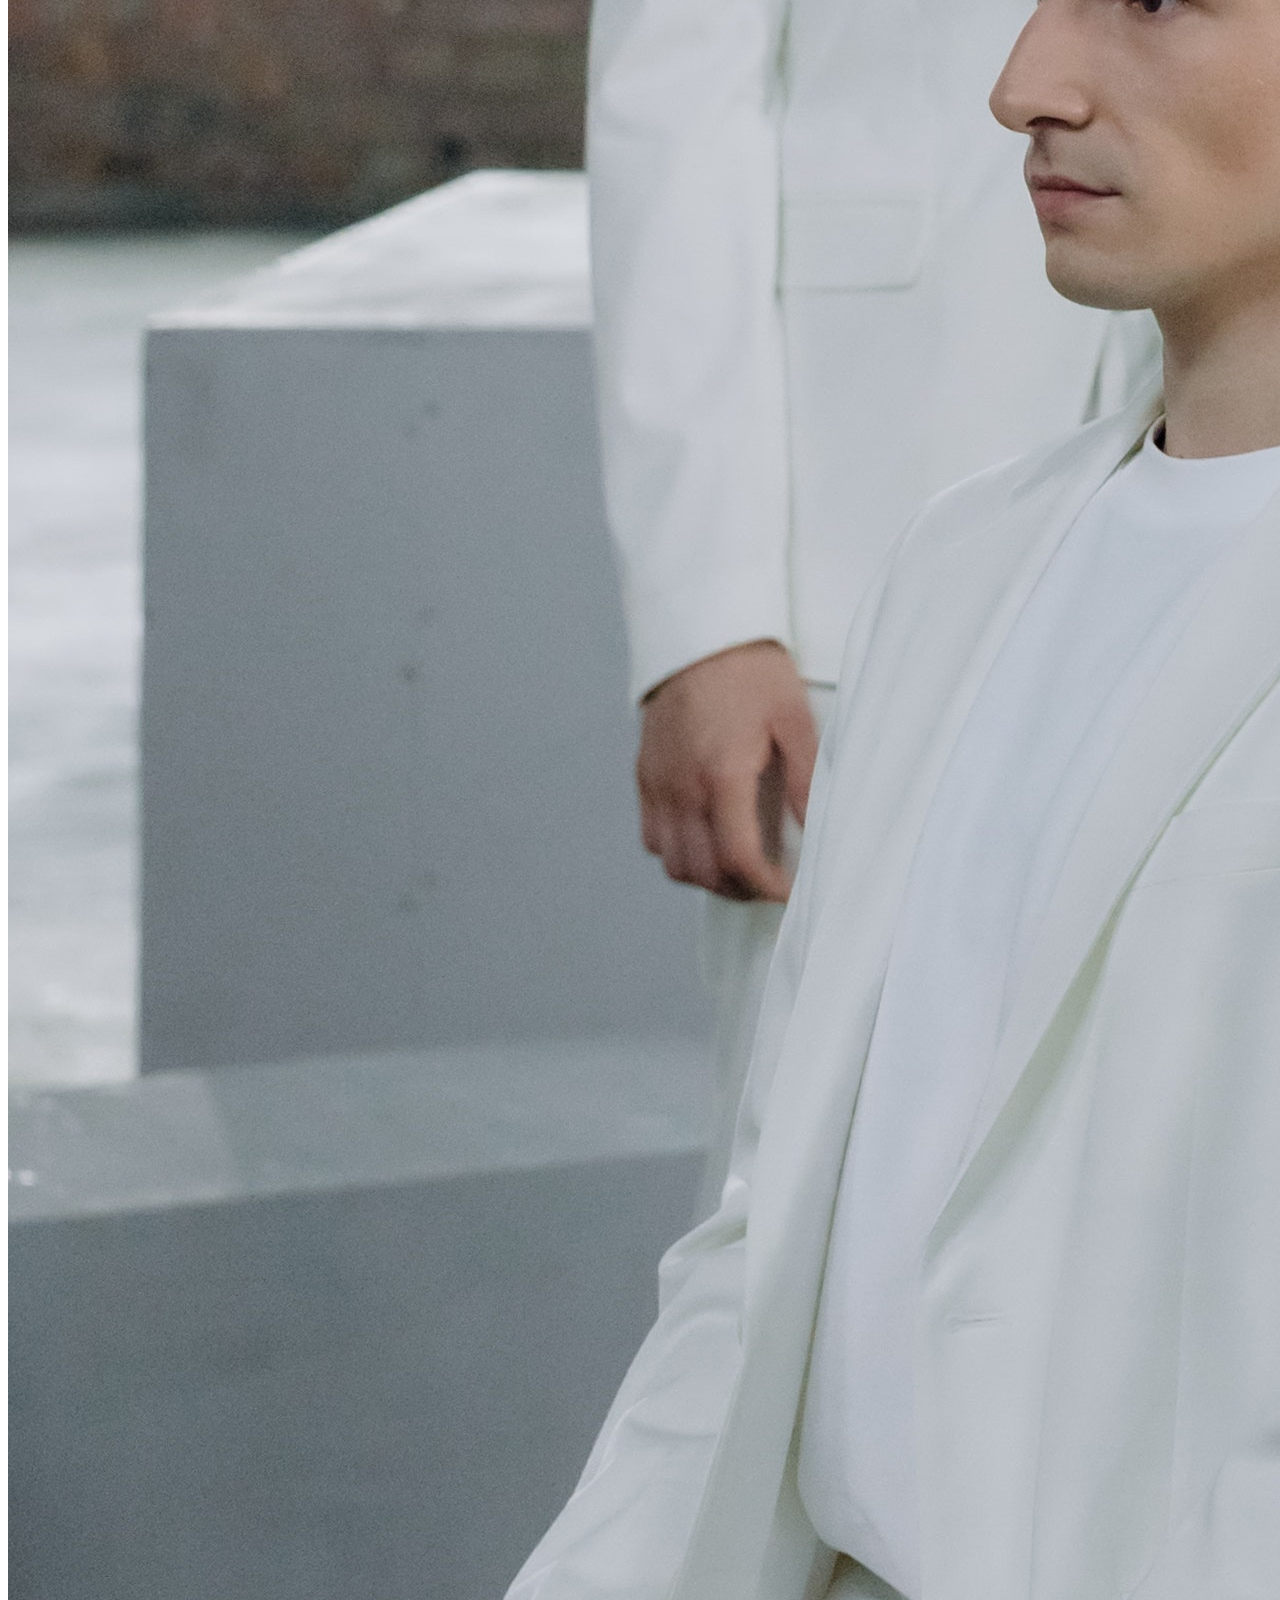
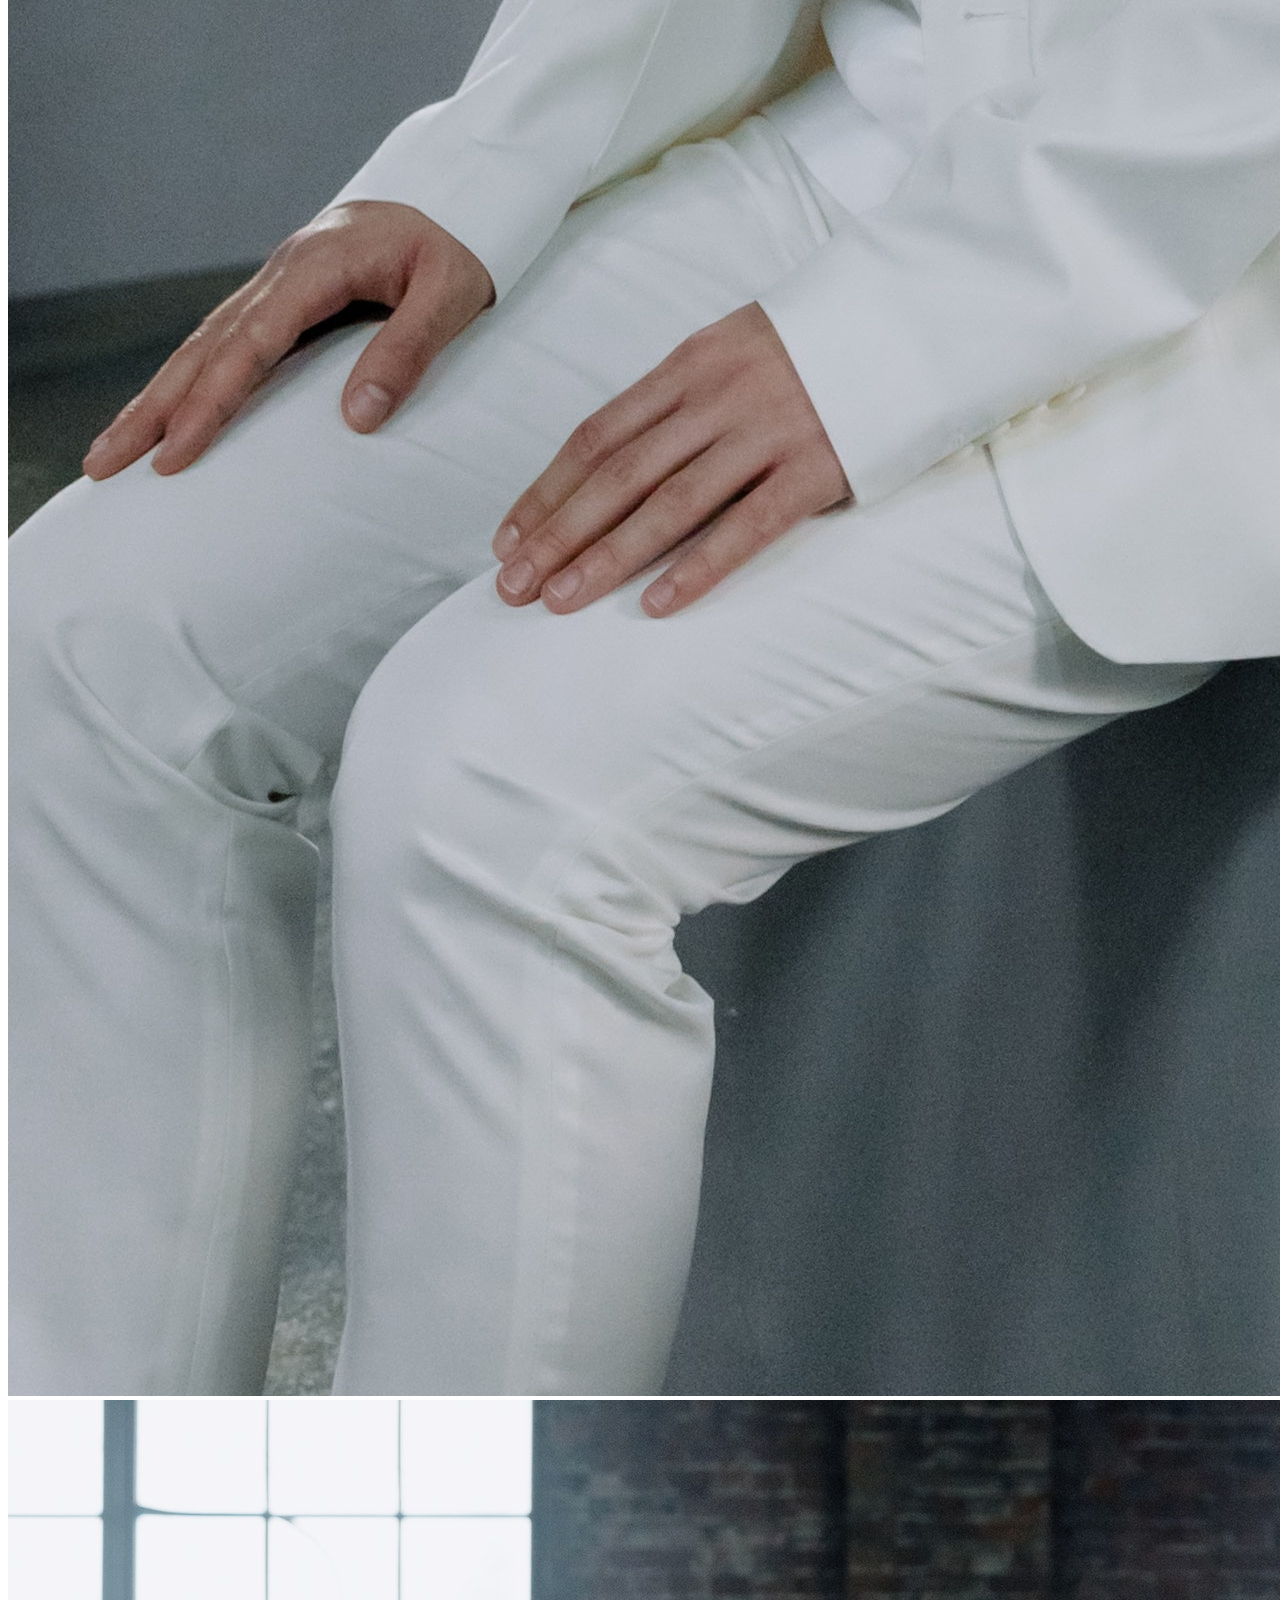
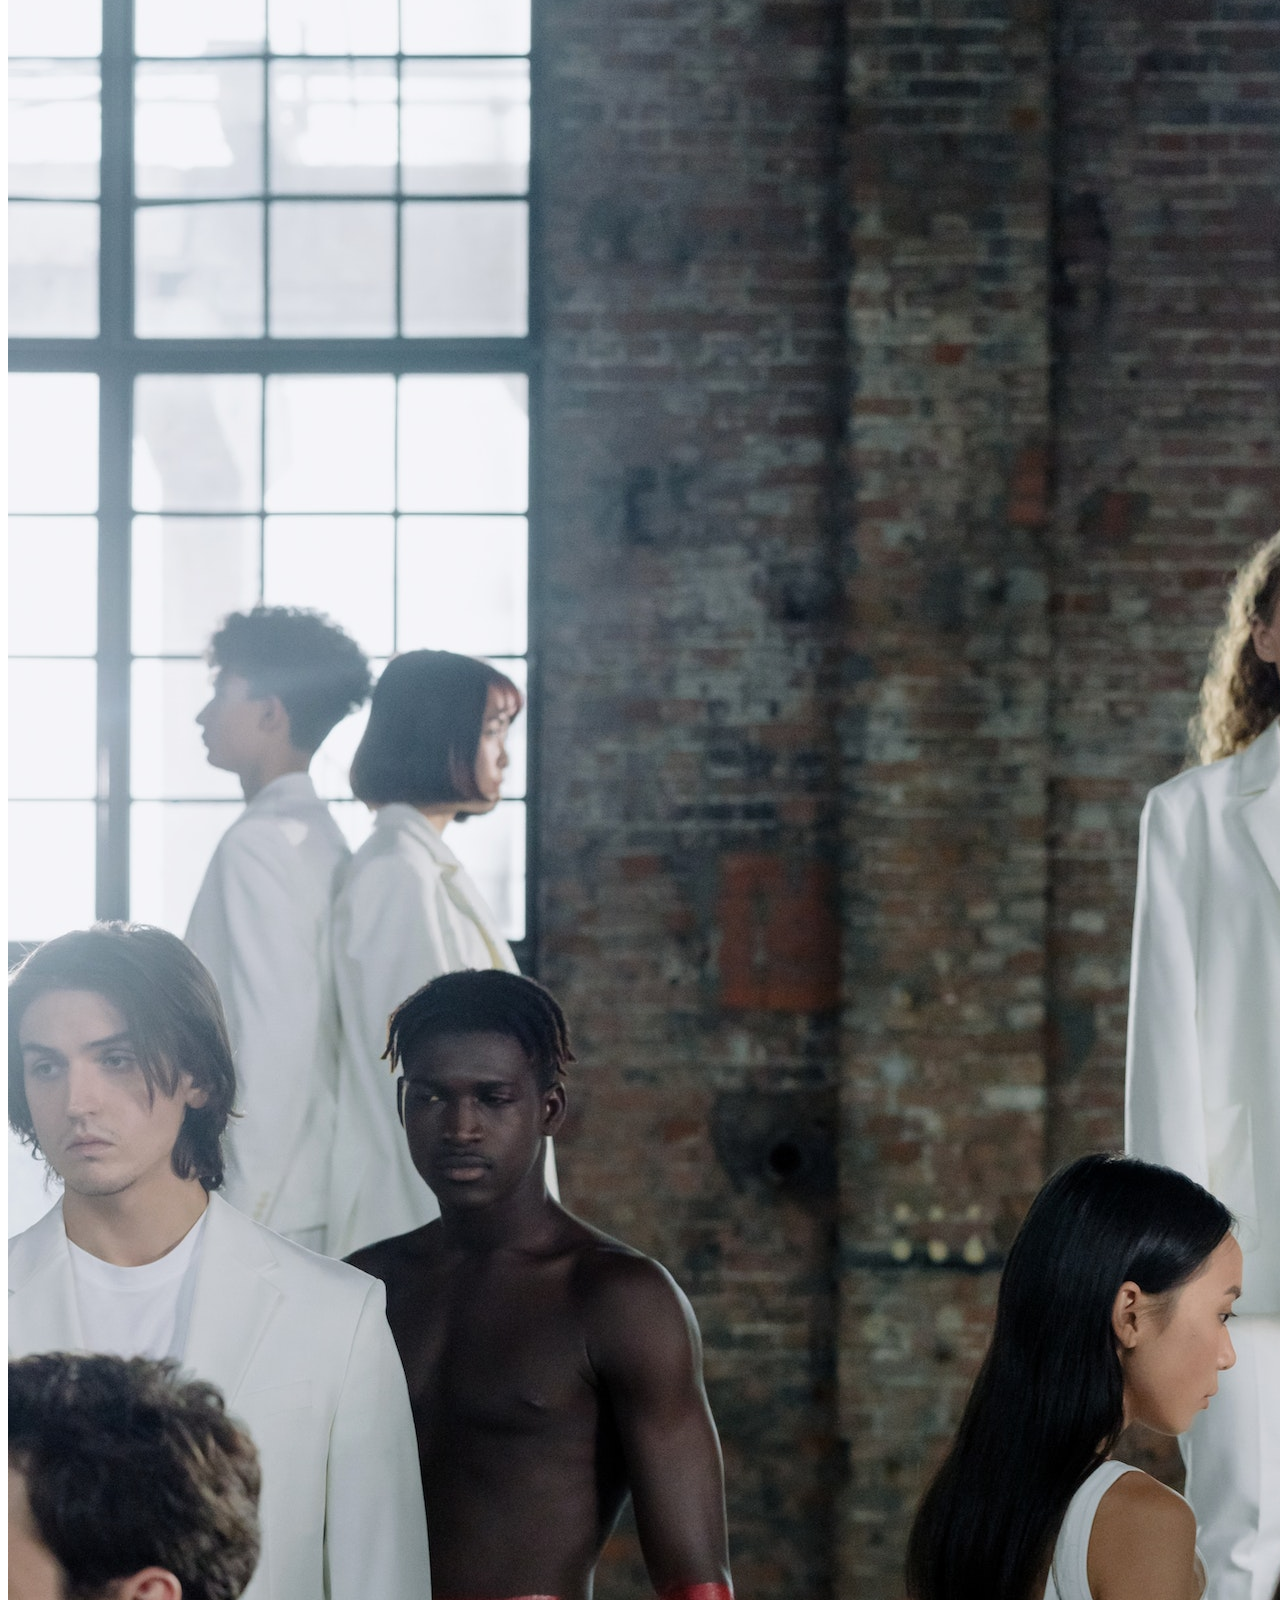
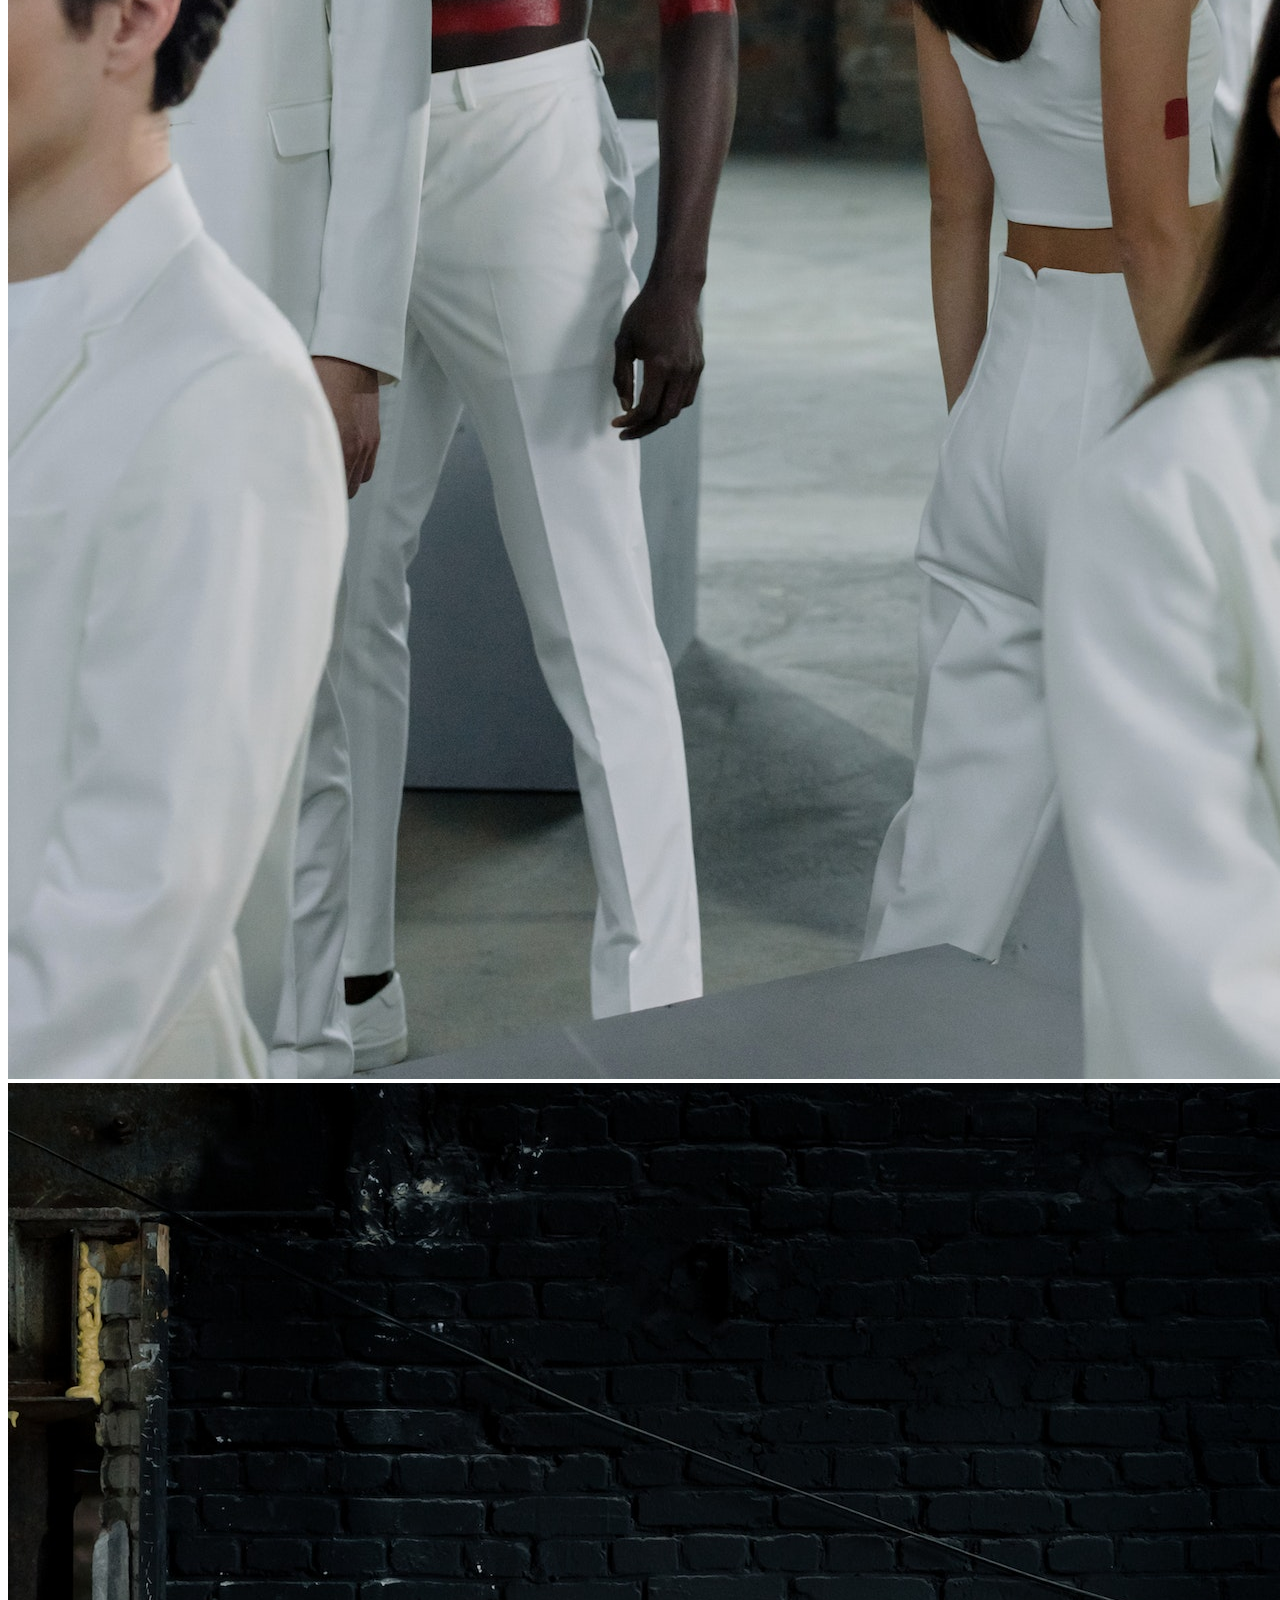
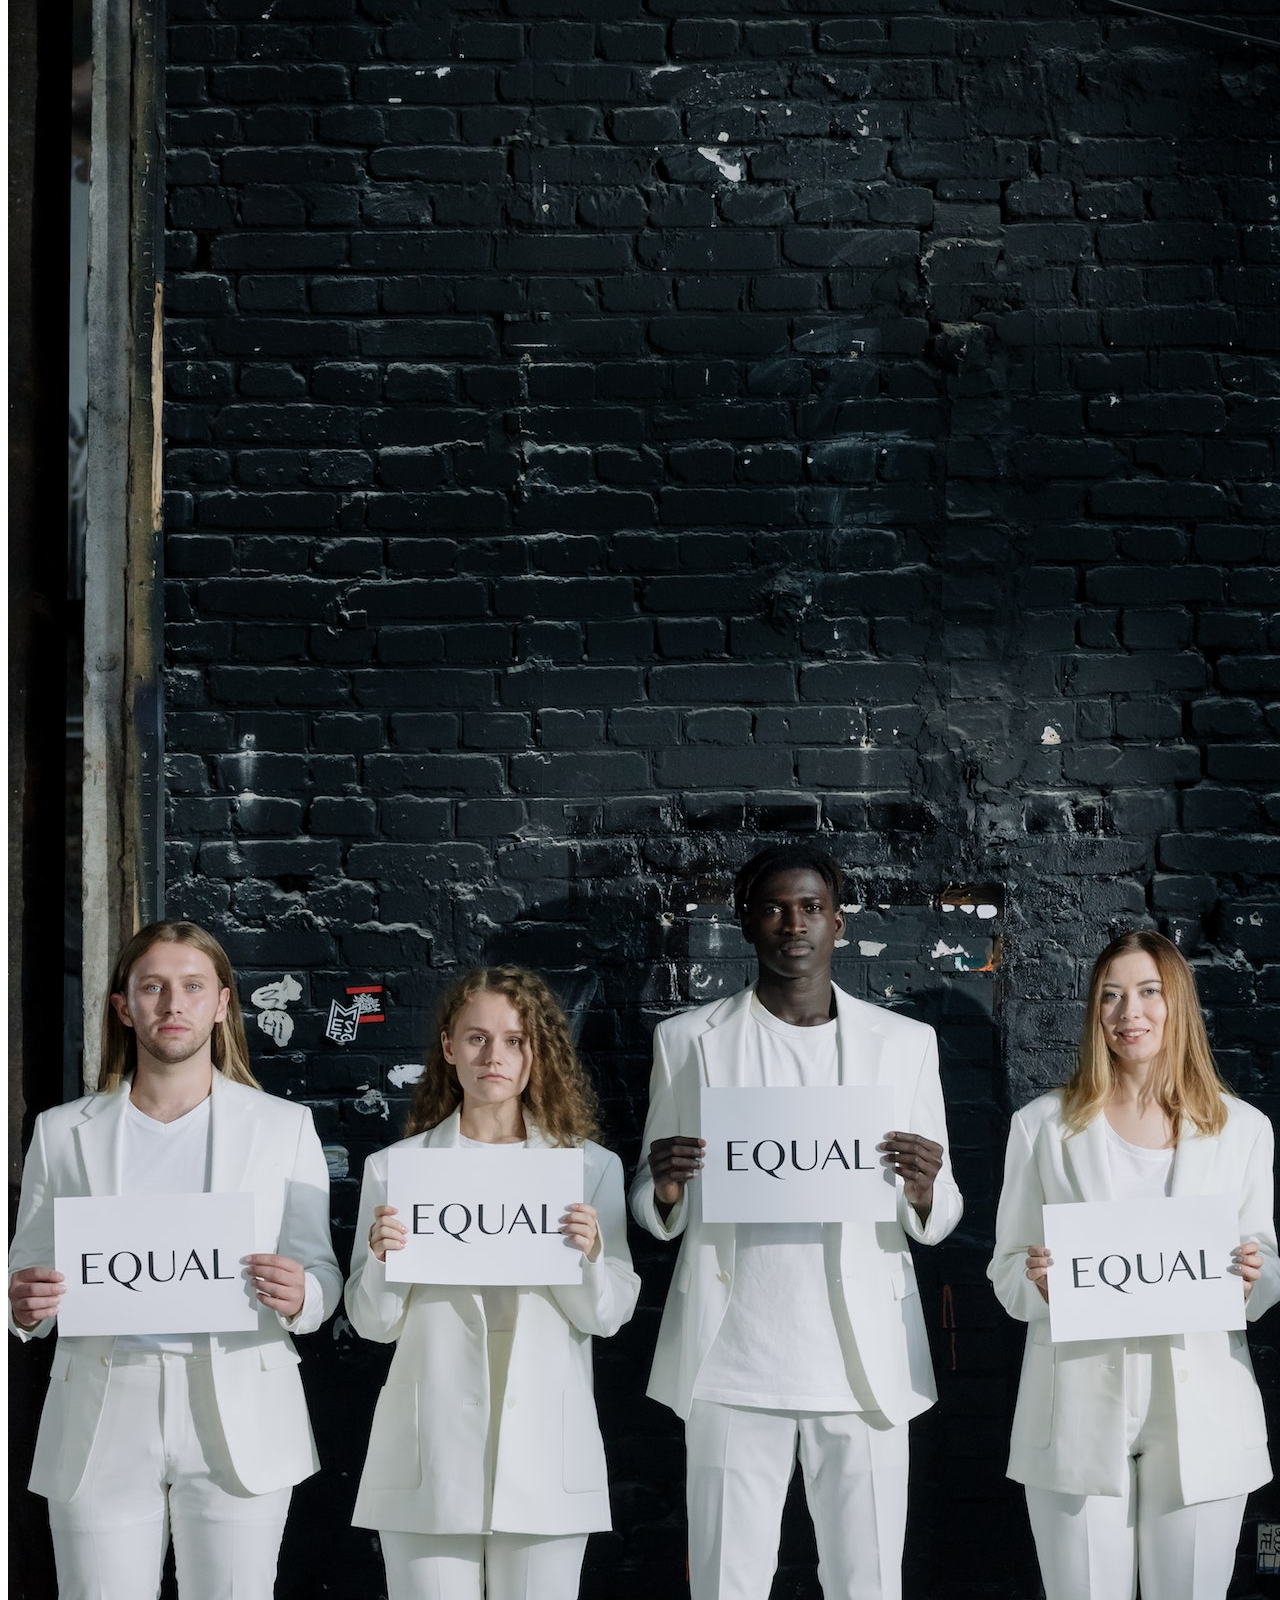
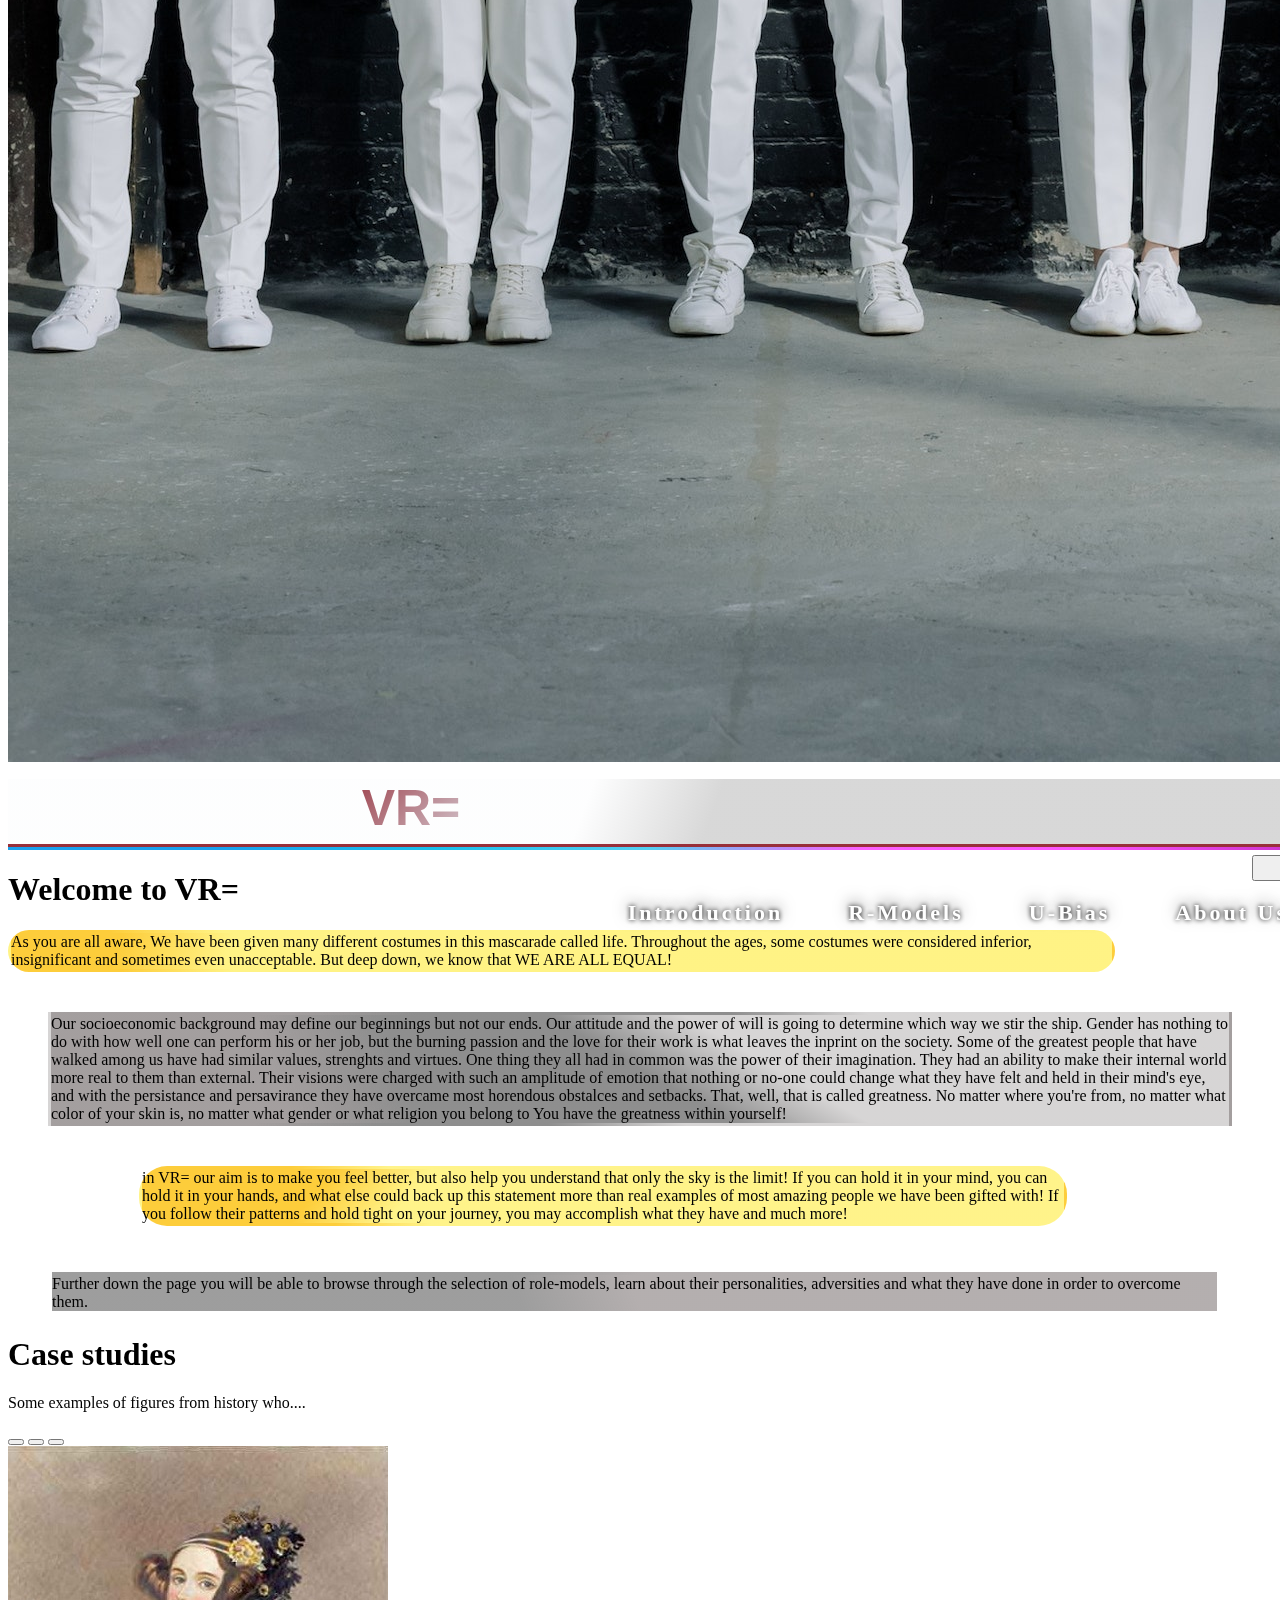
==== commit 92a10751: "Change hero image e to be a carousel" ====
--- a/homepage.html
+++ b/homepage.html
@@ -12,7 +12,22 @@
 
 <body>
     <header>
-        <div class="hero-image"></div>
+        <div class="carousel slide" data-ride="carousel">
+            <div id="hero-carousel" class="carousel-inner">
+                <div class="carousel-item active">
+                    <img class="d-block w-100" src="assets/images/hero-1920.jpg" alt="First slide">
+                </div>
+                <div class="carousel-item">
+                    <img class="d-block w-100" src="assets/images/pexels-cottonbro-2.jpg" alt="Second slide">
+                </div>
+                <div class="carousel-item">
+                    <img class="d-block w-100" src="assets/images/pexels-cottonbro-3.jpg" alt="Third slide">
+                </div>
+                <div class="carousel-item">
+                    <img class="d-block w-100" src="assets/images/pexels-cottonbro-1.jpg" alt="Fourth slide">
+                </div>
+            </div>
+        </div>
     </header>
     
     <!-- Navbar -->
@@ -45,10 +60,10 @@
 
     <!-- MAIN -->
     <div class="background">
-        <video id="background-video" autoplay loop muted poster="/assets/videos/bvid.mp4"
-        <source src="/assets/videos/bvid2.mp4" type="video/mp4">
+        <video id="background-video" autoplay loop muted poster="/assets/videos/bvid.mp4">
+            <source src="/assets/videos/bvid2.mp4" type="video/mp4">
         </video>
-    
+    </div>
     <section id="intro">
 
         <h1>Welcome to <span>VR=</span></h1>
@@ -79,14 +94,15 @@
         </p>
 
     </section>
+
     <!-- Carousel -->
-    <section class="gallery" id="gallery" style="background-color: #fff">
-        <div id="caseStudy" class="col-10 mx-5 mt-2">
-            <h1 class="text-center" >Role Models</h1>
-            <p>Some examples of the inspirational figures...</p>
+    <section id="gallery" class="py-2" style="background-color: #fff">
+        <div id="caseStudy" class="col-10 mx-auto">
+            <h1 class="text-center" >Case studies</h1>
+            <p>Some examples of figures from history who....</p>
         </div>
         <div class="col-10 col-lg-6 my-5 mx-auto" id="gallery">
-            <div id="carouselExampleCaptions" class="carousel slide pt-5" data-bs-ride="carousel" data-bs-interval="false">
+            <div id="carouselExampleCaptions" class="carousel slide" data-bs-ride="carousel" data-bs-interval="false">
                 <div class="carousel-indicators">
                 <button type="button" data-bs-target="#carouselExampleCaptions" data-bs-slide-to="0" class="active" aria-current="true" aria-label="Slide 1"></button>
                 <button type="button" data-bs-target="#carouselExampleCaptions" data-bs-slide-to="1" aria-label="Slide 2"></button>
@@ -96,21 +112,20 @@
                 <div class="carousel-item active" id="item1">
                     <img src="assets/images/adalovelace.jpg" class="d-block w-100" alt="...">
                     <div class="carousel-caption d-none d-md-block">
-                    <h5>Ada Lovelace</h5>
+                    <h5><!--Ada Lovelace--></h5>
                     <p></p>
                     </div>
                 </div>
                 <div class="carousel-item" id="item2">
                     <img src="assets/images/alanturing.jpg" class="d-block w-100" alt="...">
                     <div class="carousel-caption d-none d-md-block">
-                    <h5>Alan Turing</h5>
-                    <p>Alan Turing was British mathematician and logician who made major contributions to mathematics, cryptanalysis, logic, philosophy, and mathematical biology</p>
-                    </div>
+                    <h5><!--Alan Turing--></h5>
+                </div>
                 </div>
                 <div class="carousel-item" id="item3">
                     <img src="assets/images/mariecurie.jpg" class="d-block w-100" alt="...">
                     <div class="carousel-caption d-none d-md-block">
-                    <h5>Marie Curie</h5>
+                    <h5><!--Marie Curie--></h5>
                     <p></p>
                     </div>
                 </div>
@@ -124,7 +139,7 @@
                 <span class="visually-hidden">Next</span>
                 </button>
             </div>
-
+        </div>
 
         <!-- Conditional profiles -->
         <div id="rolemodel" class="mx-5">
@@ -146,7 +161,36 @@
             </div>
         </div>
     </section>
-    </div>
+
+    <section id="unconciousbias">
+        <div class="col-12">
+            <h1>Unconscious Bias</h1>
+            <p class="p1">
+                Implicit bias is an automatic reaction we have towards other people.
+            </p>
+            <p class="p2">
+                These attitudes and stereotypes can negatively impact our understanding, actions, and decision-making. 
+                The idea that we can hold prejudices we don’t want or believe was quite radical when it was first introduced, 
+                and the fact that people may discriminate unintentionally continues to have implications for understanding 
+                disparities in so many aspects of society, including but not limited to health care, policing, and education, 
+                as well as organizational practices like hiring and promotion.
+            </p>
+            <p class="p3">
+                To help people better understand these subconscious beliefs, an "Implicit Association Test" (IAT) has been developed.
+                measures attitudes and beliefs that people may be unwilling or unable to report. The IAT may be especially interesting 
+                if it shows that you have an implicit attitude that you did not know about. For example, you may believe that women and 
+                men should be equally associated with science, but your automatic associations could show that you (like many others) 
+                associate men with science more than you associate women with science.
+            </p>
+            <p class="p4">
+                For more information on the IAT and to take a test yourself, you can go <a href="https://implicit.harvard.edu/implicit/" target="_blank">here</a>.
+            </p>
+        </div>
+    </section>
+
+    <section id="resources">
+
+    </section>
 
     <!-- Footer -->
     <footer id="footer">
@@ -176,7 +220,14 @@
         prevScrollpos = currentScrollPos;
         }
     </script>
-
+    
+    <!-- Hero Carousel interval -->
+    <script language="JavaScript" type="text/javascript">
+        $('.hero-carousel').carousel({
+            interval: 2000
+        });
+    </script>
+  
     <!-- Carousel text -->
     <script language="javascript">
         function carouselProfile(){
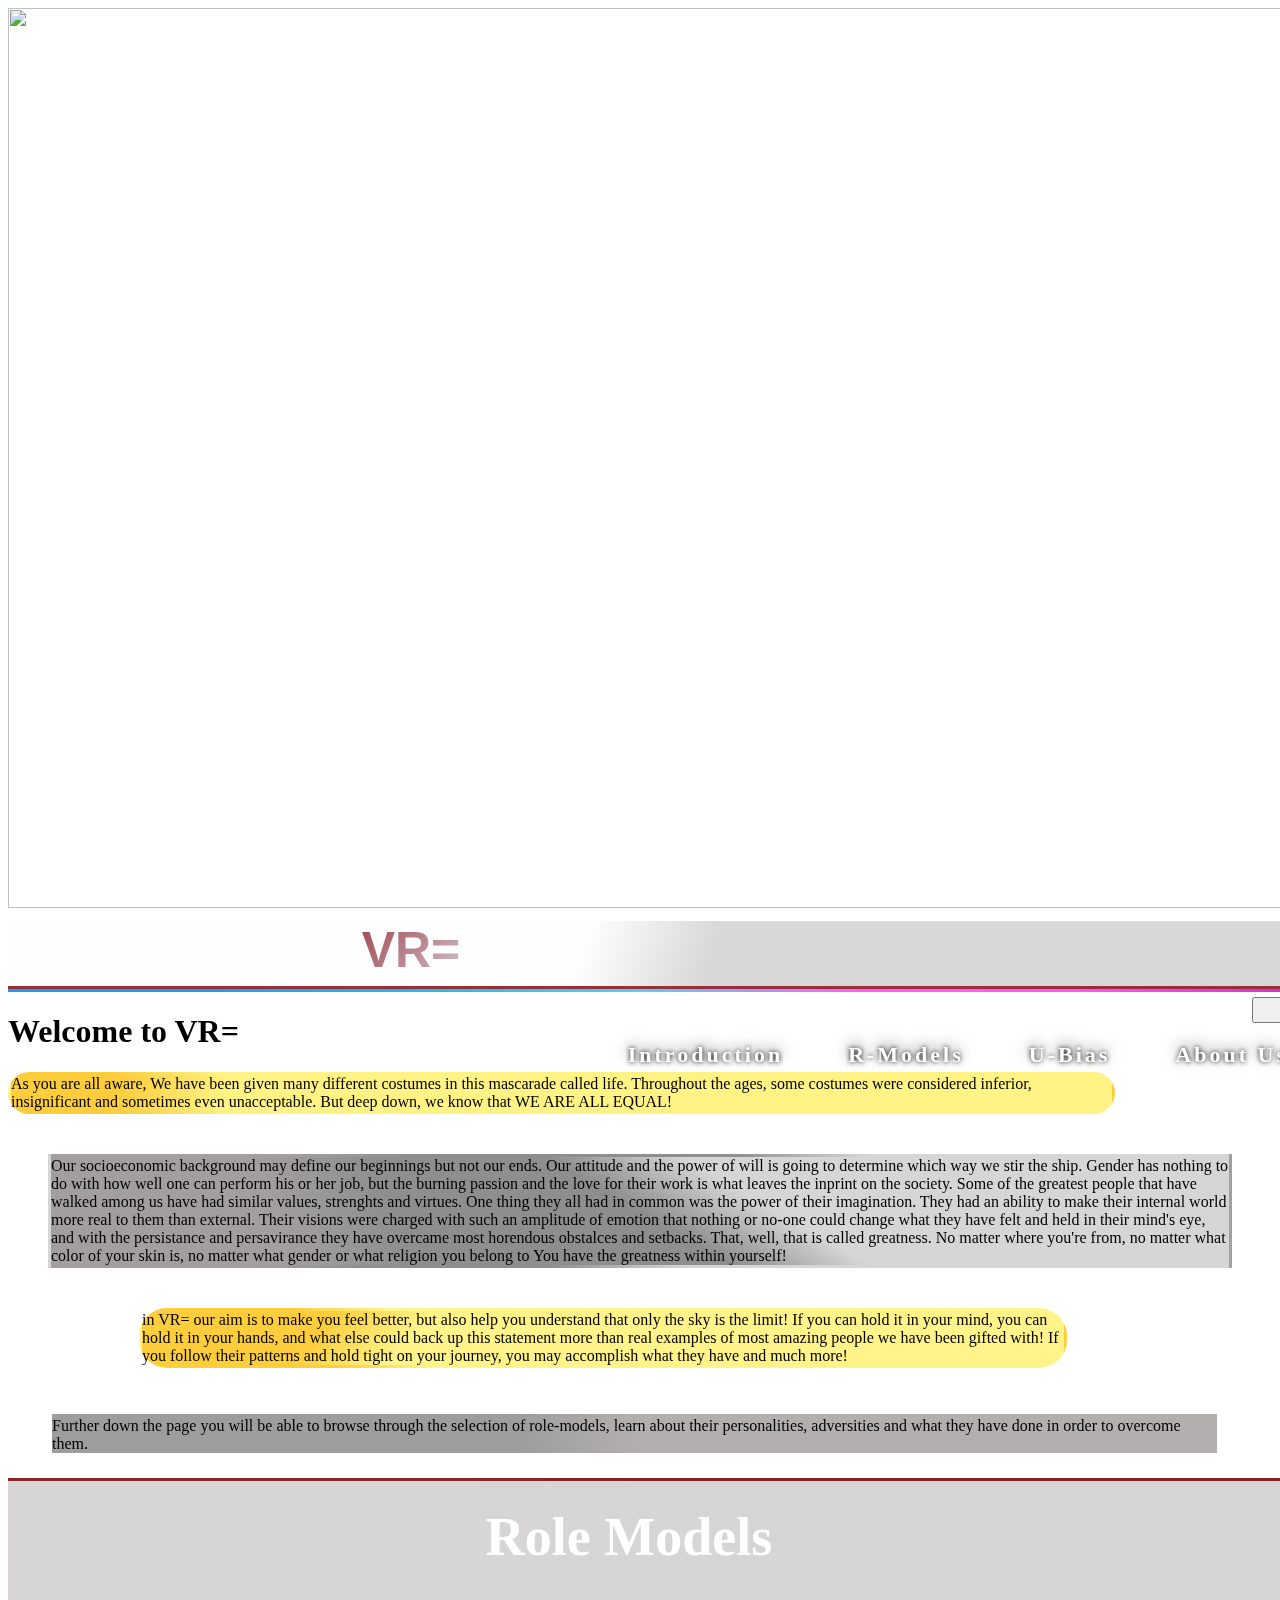
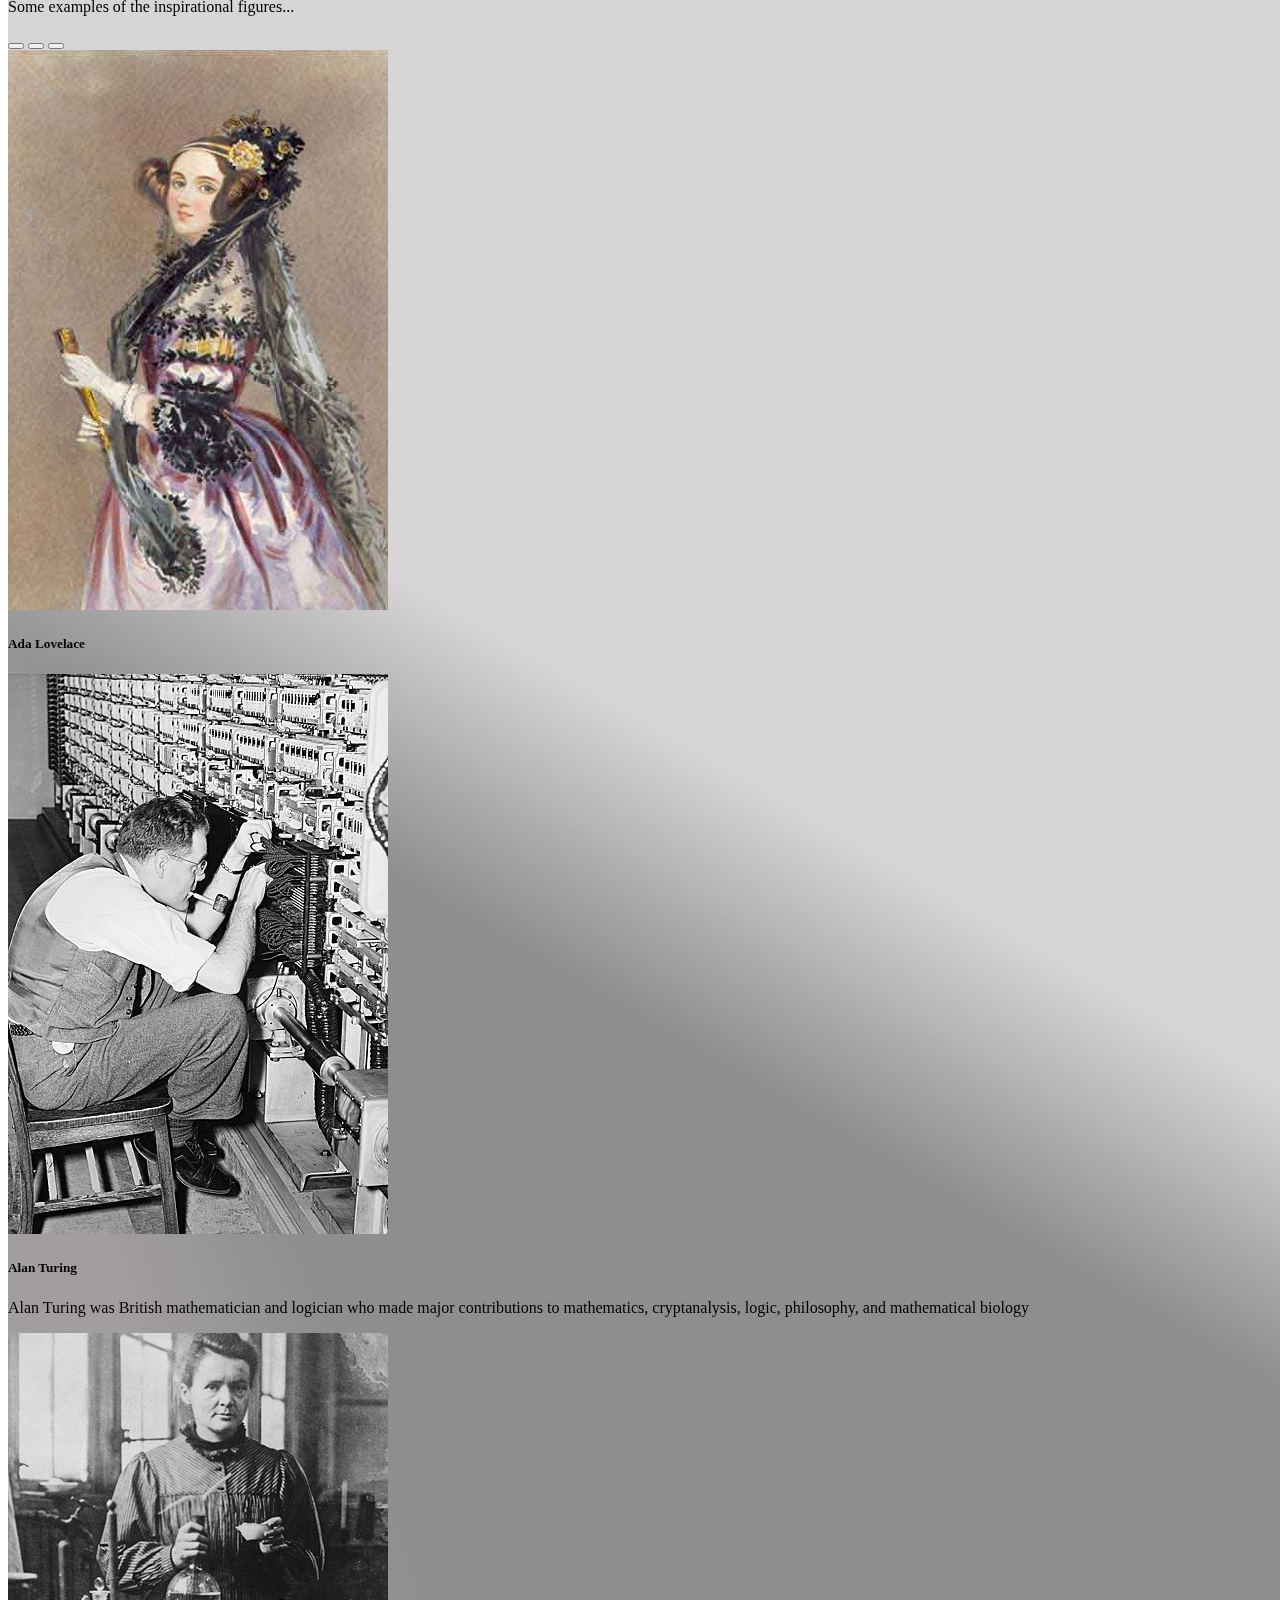
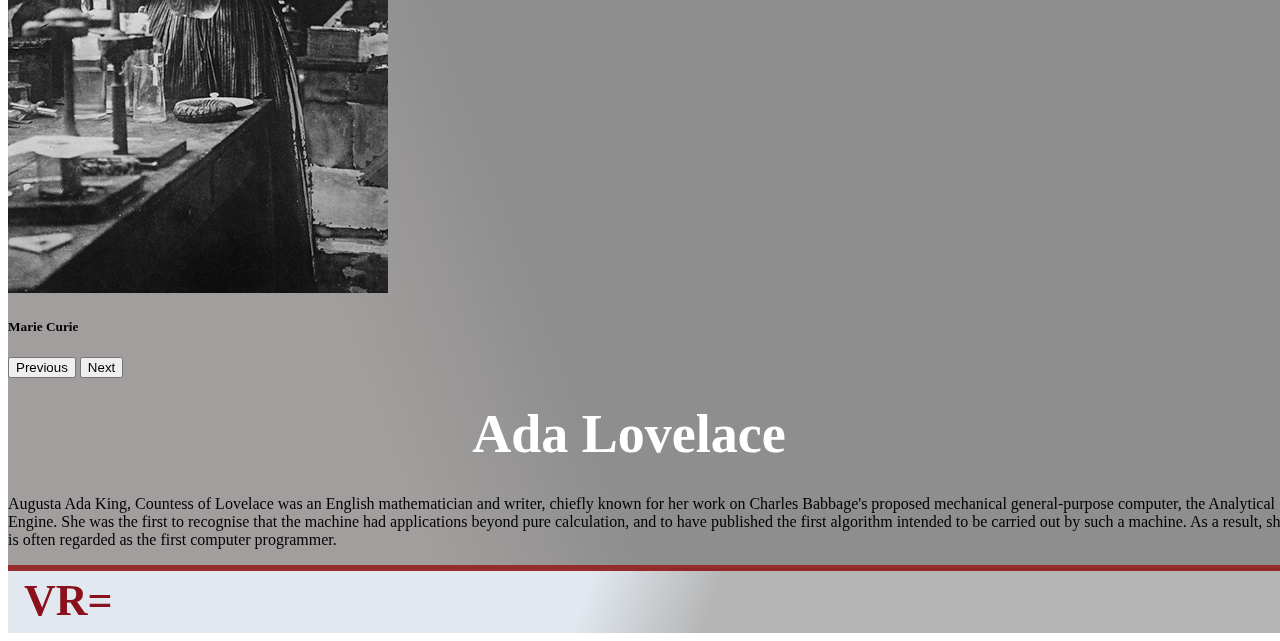
==== commit 3448b0dd: "Merge branch 'main' into matej" ====
--- a/homepage.html
+++ b/homepage.html
@@ -1,145 +1,143 @@
 <!DOCTYPE html>
 <html lang="en">
+
 <head>
     <meta charset="UTF-8">
     <meta http-equiv="X-UA-Compatible" content="IE=edge">
     <meta name="viewport" content="width=device-width, initial-scale=1.0">
-    <link href="https://cdn.jsdelivr.net/npm/bootstrap@5.1.3/dist/css/bootstrap.min.css" rel="stylesheet" integrity="sha384-1BmE4kWBq78iYhFldvKuhfTAU6auU8tT94WrHftjDbrCEXSU1oBoqyl2QvZ6jIW3" crossorigin="anonymous">
+    <link href="https://cdn.jsdelivr.net/npm/bootstrap@5.1.3/dist/css/bootstrap.min.css" rel="stylesheet"
+        integrity="sha384-1BmE4kWBq78iYhFldvKuhfTAU6auU8tT94WrHftjDbrCEXSU1oBoqyl2QvZ6jIW3" crossorigin="anonymous">
     <link rel="stylesheet" href="https://cdnjs.cloudflare.com/ajax/libs/font-awesome/4.7.0/css/font-awesome.min.css">
     <link rel="stylesheet" href="assets/css/style-hp.css">
     <title>VR=</title>
-</head>    
+</head>
 
 <body>
     <header>
-        <div class="carousel slide" data-ride="carousel">
-            <div id="hero-carousel" class="carousel-inner">
-                <div class="carousel-item active">
-                    <img class="d-block w-100" src="assets/images/hero-1920.jpg" alt="First slide">
-                </div>
-                <div class="carousel-item">
-                    <img class="d-block w-100" src="assets/images/pexels-cottonbro-2.jpg" alt="Second slide">
-                </div>
-                <div class="carousel-item">
-                    <img class="d-block w-100" src="assets/images/pexels-cottonbro-3.jpg" alt="Third slide">
-                </div>
-                <div class="carousel-item">
-                    <img class="d-block w-100" src="assets/images/pexels-cottonbro-1.jpg" alt="Fourth slide">
-                </div>
-            </div>
+        <div>
+            <img class="hero-image" src="assets/images/hero-320.jpg" alt="">
         </div>
     </header>
-    
+
     <!-- Navbar -->
 
     <nav id="navbar" class="navbar fixed-top navbar-expand-lg navbar-light bg-light">
-      <div class="container">
-             <h1 href="home.html" id="navbar-brand">VR=</h1>
-       <button class="navbar-toggler" type="button" data-bs-toggle="collapse" data-bs-target="#navbarNav" aria-controls="navbarNav" aria-expanded="false" aria-label="Toggle navigation">
-         <span class="navbar-toggler-icon"></span>
-       </button>
-       <div class="collapse navbar-collapse" id="navbarNav">
-         <ul class="navbar-nav">
-         </li>
-         <li class="navbar-subject">
-             <a href="#introduction">Introduction</a>
-                 </li>
-         <li class="navbar-subject">
-     <a href="#">R-Models</a>
-         </li>
-         <li class="navbar-subject">
-     <a href="#">U-Bias</a>
-         </li>
-         <li class="navbar-subject">
-     <a href="#">About Us</a>
-         </li>
-         </ul>
-       </div>
-     </div>
-   </nav>
+        <div class="container">
+            <h1 href="home.html" id="navbar-brand">VR=</h1>
+            <button class="navbar-toggler" type="button" data-bs-toggle="collapse" data-bs-target="#navbarNav"
+                aria-controls="navbarNav" aria-expanded="false" aria-label="Toggle navigation">
+                <span class="navbar-toggler-icon"></span>
+            </button>
+            <div class="collapse navbar-collapse" id="navbarNav">
+                <ul class="navbar-nav">
+                    </li>
+                    <li class="navbar-subject">
+                        <a href="#introduction">Introduction</a>
+                    </li>
+                    <li class="navbar-subject">
+                        <a href="#">R-Models</a>
+                    </li>
+                    <li class="navbar-subject">
+                        <a href="#">U-Bias</a>
+                    </li>
+                    <li class="navbar-subject">
+                        <a href="#">About Us</a>
+                    </li>
+                </ul>
+            </div>
+        </div>
+    </nav>
 
     <!-- MAIN -->
     <div class="background">
-        <video id="background-video" autoplay loop muted poster="/assets/videos/bvid.mp4">
-            <source src="/assets/videos/bvid2.mp4" type="video/mp4">
-        </video>
+        <video id="background-video" autoplay loop muted poster="/assets/videos/bvid.mp4" src="assets/videos/bvid2.mp4"
+            type="video/mp4"></video>
     </div>
     <section id="intro">
 
         <h1>Welcome to <span>VR=</span></h1>
         <p class="p1">As you are all aware, We have been given many different costumes in this mascarade called
-        life. Throughout the ages, some costumes were considered inferior, insignificant and sometimes
-        even unacceptable. But deep down, we know that WE ARE ALL EQUAL!</p>
+            life. Throughout the ages, some costumes were considered inferior, insignificant and sometimes
+            even unacceptable. But deep down, we know that WE ARE ALL EQUAL!</p>
 
         <p class="p2">Our socioeconomic background may define our beginnings but not our ends. Our attitude and the
-        power of will is going to determine which way we stir the ship. Gender has nothing to do with how
-        well one can perform his or her job, but the burning passion and the love for their work
-        is what leaves the inprint on the society. Some of the greatest people that have walked among us
-        have had similar values, strenghts and virtues. One thing they all had in common was the power
-        of their imagination. They had an ability to make their internal world more real to them than external.
-        Their visions were charged with such an amplitude of emotion that nothing or no-one could change what
-        they have felt and held in their mind's eye, and with the persistance and persavirance they have overcame
-        most horendous obstalces and setbacks. That, well, that is called greatness. No matter where you're
-        from, no matter what color of your skin is, no matter what gender or what religion you belong to
-        You have the greatness within yourself!</p>
-
-        <p class="p3">in VR= our aim is to make you feel better, but also help you understand that only the sky is the limit!
-        If you can hold it in your mind, you can hold it in your hands, and what else could back up this 
-        statement more than real examples of most amazing people we have been gifted with! If you follow their patterns
-        and hold tight on your journey, you may accomplish what they have and much more!
+            power of will is going to determine which way we stir the ship. Gender has nothing to do with how
+            well one can perform his or her job, but the burning passion and the love for their work
+            is what leaves the inprint on the society. Some of the greatest people that have walked among us
+            have had similar values, strenghts and virtues. One thing they all had in common was the power
+            of their imagination. They had an ability to make their internal world more real to them than external.
+            Their visions were charged with such an amplitude of emotion that nothing or no-one could change what
+            they have felt and held in their mind's eye, and with the persistance and persavirance they have overcame
+            most horendous obstalces and setbacks. That, well, that is called greatness. No matter where you're
+            from, no matter what color of your skin is, no matter what gender or what religion you belong to
+            You have the greatness within yourself!</p>
+
+        <p class="p3">in VR= our aim is to make you feel better, but also help you understand that only the sky is the
+            limit!
+            If you can hold it in your mind, you can hold it in your hands, and what else could back up this
+            statement more than real examples of most amazing people we have been gifted with! If you follow their
+            patterns
+            and hold tight on your journey, you may accomplish what they have and much more!
         </p>
 
         <p class="p4">Further down the page you will be able to browse through the selection of role-models, learn
-        about their personalities, adversities and what they have done in order to overcome them.
+            about their personalities, adversities and what they have done in order to overcome them.
         </p>
 
     </section>
-
     <!-- Carousel -->
-    <section id="gallery" class="py-2" style="background-color: #fff">
-        <div id="caseStudy" class="col-10 mx-auto">
-            <h1 class="text-center" >Case studies</h1>
-            <p>Some examples of figures from history who....</p>
+    <section class="gallery" id="gallery" style="background-color: #fff">
+        <div id="caseStudy" class="col-10 mx-5 mt-2">
+            <h1 class="text-center" >Role Models</h1>
+            <p>Some examples of the inspirational figures...</p>
         </div>
         <div class="col-10 col-lg-6 my-5 mx-auto" id="gallery">
-            <div id="carouselExampleCaptions" class="carousel slide" data-bs-ride="carousel" data-bs-interval="false">
+            <div id="carouselExampleCaptions" class="carousel slide pt-5" data-bs-ride="carousel"
+                data-bs-interval="false">
                 <div class="carousel-indicators">
-                <button type="button" data-bs-target="#carouselExampleCaptions" data-bs-slide-to="0" class="active" aria-current="true" aria-label="Slide 1"></button>
-                <button type="button" data-bs-target="#carouselExampleCaptions" data-bs-slide-to="1" aria-label="Slide 2"></button>
-                <button type="button" data-bs-target="#carouselExampleCaptions" data-bs-slide-to="2" aria-label="Slide 3"></button>
+                    <button type="button" data-bs-target="#carouselExampleCaptions" data-bs-slide-to="0" class="active"
+                        aria-current="true" aria-label="Slide 1"></button>
+                    <button type="button" data-bs-target="#carouselExampleCaptions" data-bs-slide-to="1"
+                        aria-label="Slide 2"></button>
+                    <button type="button" data-bs-target="#carouselExampleCaptions" data-bs-slide-to="2"
+                        aria-label="Slide 3"></button>
                 </div>
                 <div class="carousel-inner">
-                <div class="carousel-item active" id="item1">
-                    <img src="assets/images/adalovelace.jpg" class="d-block w-100" alt="...">
-                    <div class="carousel-caption d-none d-md-block">
-                    <h5><!--Ada Lovelace--></h5>
-                    <p></p>
+                    <div class="carousel-item active" id="item1">
+                        <img src="assets/images/adalovelace.jpg" class="d-block w-100" alt="...">
+                        <div class="carousel-caption d-none d-md-block">
+                            <h5>Ada Lovelace</h5>
+                            <p></p>
+                        </div>
+                    </div>
+                    <div class="carousel-item" id="item2">
+                        <img src="assets/images/alanturing.jpg" class="d-block w-100" alt="...">
+                        <div class="carousel-caption d-none d-md-block">
+                            <h5>Alan Turing</h5>
+                            <p>Alan Turing was British mathematician and logician who made major contributions to
+                                mathematics, cryptanalysis, logic, philosophy, and mathematical biology</p>
+                        </div>
+                    </div>
+                    <div class="carousel-item" id="item3">
+                        <img src="assets/images/mariecurie.jpg" class="d-block w-100" alt="...">
+                        <div class="carousel-caption d-none d-md-block">
+                            <h5>Marie Curie</h5>
+                            <p></p>
+                        </div>
                     </div>
                 </div>
-                <div class="carousel-item" id="item2">
-                    <img src="assets/images/alanturing.jpg" class="d-block w-100" alt="...">
-                    <div class="carousel-caption d-none d-md-block">
-                    <h5><!--Alan Turing--></h5>
-                </div>
-                </div>
-                <div class="carousel-item" id="item3">
-                    <img src="assets/images/mariecurie.jpg" class="d-block w-100" alt="...">
-                    <div class="carousel-caption d-none d-md-block">
-                    <h5><!--Marie Curie--></h5>
-                    <p></p>
-                    </div>
-                </div>
-                </div>
-                <button class="carousel-control-prev carousel-button" type="button" data-bs-target="#carouselExampleCaptions" data-bs-slide="prev" onclick="carouselProfile()">
-                <span class="carousel-control-prev-icon" aria-hidden="true"></span>
-                <span class="visually-hidden">Previous</span>
+                <button class="carousel-control-prev carousel-button" type="button"
+                    data-bs-target="#carouselExampleCaptions" data-bs-slide="prev" onclick="carouselProfile()">
+                    <span class="carousel-control-prev-icon" aria-hidden="true"></span>
+                    <span class="visually-hidden">Previous</span>
                 </button>
-                <button class="carousel-control-next carousel-button" type="button" data-bs-target="#carouselExampleCaptions" data-bs-slide="next" onclick="carouselProfile()">
-                <span class="carousel-control-next-icon" aria-hidden="true"></span>
-                <span class="visually-hidden">Next</span>
+                <button class="carousel-control-next carousel-button" type="button"
+                    data-bs-target="#carouselExampleCaptions" data-bs-slide="next" onclick="carouselProfile()">
+                    <span class="carousel-control-next-icon" aria-hidden="true"></span>
+                    <span class="visually-hidden">Next</span>
                 </button>
             </div>
-        </div>
+
 
         <!-- Conditional profiles -->
         <div id="rolemodel" class="mx-5">
@@ -149,48 +147,33 @@
             </div>
             <div class="profile" id="lovelace" style="display: block;">
                 <h1 class="text-center">Ada Lovelace</h1>
-                <p>Augusta Ada King, Countess of Lovelace was an English mathematician and writer, chiefly known for her work on Charles Babbage's proposed mechanical general-purpose computer, the Analytical Engine. She was the first to recognise that the machine had applications beyond pure calculation, and to have published the first algorithm intended to be carried out by such a machine. As a result, she is often regarded as the first computer programmer.</p>
+                <p>Augusta Ada King, Countess of Lovelace was an English mathematician and writer, chiefly known for her
+                    work on Charles Babbage's proposed mechanical general-purpose computer, the Analytical Engine. She
+                    was the first to recognise that the machine had applications beyond pure calculation, and to have
+                    published the first algorithm intended to be carried out by such a machine. As a result, she is
+                    often regarded as the first computer programmer.</p>
             </div>
             <div class="profile" id="turing" style="display: none;">
                 <h1 class="text-center">Alan Turing</h1>
-                <p>Alan Turing was an English mathematician, computer scientist, logician, cryptanalyst, philosopher, and theoretical biologist. Turing was highly influential in the development of theoretical computer science, providing a formalisation of the concepts of algorithm and computation with the Turing machine, which can be considered a model of a general-purpose computer. He is widely considered to be the father of theoretical computer science and artificial intelligence.</p>
+                <p>Alan Turing was an English mathematician, computer scientist, logician, cryptanalyst, philosopher,
+                    and theoretical biologist. Turing was highly influential in the development of theoretical computer
+                    science, providing a formalisation of the concepts of algorithm and computation with the Turing
+                    machine, which can be considered a model of a general-purpose computer. He is widely considered to
+                    be the father of theoretical computer science and artificial intelligence.</p>
             </div>
             <div class="profile" id="curie" style="display: none;">
                 <h1 class="text-center">Marie Curie</h1>
-                <p>Marie Curie was a Polish and naturalized-French physicist and chemist who conducted pioneering research on radioactivity. She was the first woman to win a Nobel Prize, the first person and the only woman to win the Nobel Prize twice, and the only person to win the Nobel Prize in two scientific fields. Her husband, Pierre Curie, was a co-winner on her first Nobel Prize, making them the first ever married couple to win the Nobel Prize and launching the Curie family legacy of five Nobel Prizes. She was, in 1906, the first woman to become a professor at the University of Paris.</p>
+                <p>Marie Curie was a Polish and naturalized-French physicist and chemist who conducted pioneering
+                    research on radioactivity. She was the first woman to win a Nobel Prize, the first person and the
+                    only woman to win the Nobel Prize twice, and the only person to win the Nobel Prize in two
+                    scientific fields. Her husband, Pierre Curie, was a co-winner on her first Nobel Prize, making them
+                    the first ever married couple to win the Nobel Prize and launching the Curie family legacy of five
+                    Nobel Prizes. She was, in 1906, the first woman to become a professor at the University of Paris.
+                </p>
             </div>
         </div>
     </section>
-
-    <section id="unconciousbias">
-        <div class="col-12">
-            <h1>Unconscious Bias</h1>
-            <p class="p1">
-                Implicit bias is an automatic reaction we have towards other people.
-            </p>
-            <p class="p2">
-                These attitudes and stereotypes can negatively impact our understanding, actions, and decision-making. 
-                The idea that we can hold prejudices we don’t want or believe was quite radical when it was first introduced, 
-                and the fact that people may discriminate unintentionally continues to have implications for understanding 
-                disparities in so many aspects of society, including but not limited to health care, policing, and education, 
-                as well as organizational practices like hiring and promotion.
-            </p>
-            <p class="p3">
-                To help people better understand these subconscious beliefs, an "Implicit Association Test" (IAT) has been developed.
-                measures attitudes and beliefs that people may be unwilling or unable to report. The IAT may be especially interesting 
-                if it shows that you have an implicit attitude that you did not know about. For example, you may believe that women and 
-                men should be equally associated with science, but your automatic associations could show that you (like many others) 
-                associate men with science more than you associate women with science.
-            </p>
-            <p class="p4">
-                For more information on the IAT and to take a test yourself, you can go <a href="https://implicit.harvard.edu/implicit/" target="_blank">here</a>.
-            </p>
-        </div>
-    </section>
-
-    <section id="resources">
-
-    </section>
+    </div>
 
     <!-- Footer -->
     <footer id="footer">
@@ -198,39 +181,37 @@
             <h1 class="brand-name" href="home.html">VR=</h1>
         </div>
         <div class="footainer">
-                <div class="strap">
-                    
-                </div>
-            </div>
+            <div class="strap">
+
+            </div>
+        </div>
         </div>
     </footer>
 
-    <script src="https://code.jquery.com/jquery-3.6.0.min.js" integrity="sha256-/xUj+3OJU5yExlq6GSYGSHk7tPXikynS7ogEvDej/m4=" crossorigin="anonymous"></script>
-    <script src="https://cdn.jsdelivr.net/npm/@popperjs/core@2.10.2/dist/umd/popper.min.js" integrity="sha384-7+zCNj/IqJ95wo16oMtfsKbZ9ccEh31eOz1HGyDuCQ6wgnyJNSYdrPa03rtR1zdB" crossorigin="anonymous"></script>
-    <script src="https://cdn.jsdelivr.net/npm/bootstrap@5.1.3/dist/js/bootstrap.min.js" integrity="sha384-QJHtvGhmr9XOIpI6YVutG+2QOK9T+ZnN4kzFN1RtK3zEFEIsxhlmWl5/YESvpZ13" crossorigin="anonymous"></script>
+    <script src="https://code.jquery.com/jquery-3.6.0.min.js"
+        integrity="sha256-/xUj+3OJU5yExlq6GSYGSHk7tPXikynS7ogEvDej/m4=" crossorigin="anonymous"></script>
+    <script src="https://cdn.jsdelivr.net/npm/@popperjs/core@2.10.2/dist/umd/popper.min.js"
+        integrity="sha384-7+zCNj/IqJ95wo16oMtfsKbZ9ccEh31eOz1HGyDuCQ6wgnyJNSYdrPa03rtR1zdB"
+        crossorigin="anonymous"></script>
+    <script src="https://cdn.jsdelivr.net/npm/bootstrap@5.1.3/dist/js/bootstrap.min.js"
+        integrity="sha384-QJHtvGhmr9XOIpI6YVutG+2QOK9T+ZnN4kzFN1RtK3zEFEIsxhlmWl5/YESvpZ13"
+        crossorigin="anonymous"></script>
     <script>
         var prevScrollpos = window.pageYOffset;
-        window.onscroll = function() {
-        var currentScrollPos = window.pageYOffset;
-        if (prevScrollpos > currentScrollPos) {
-            document.getElementById("navbar").style.top = "0";
-        } else {
-            document.getElementById("navbar").style.top = "-150px";
-        }
-        prevScrollpos = currentScrollPos;
+        window.onscroll = function () {
+            var currentScrollPos = window.pageYOffset;
+            if (prevScrollpos > currentScrollPos) {
+                document.getElementById("navbar").style.top = "0";
+            } else {
+                document.getElementById("navbar").style.top = "-150px";
+            }
+            prevScrollpos = currentScrollPos;
         }
     </script>
-    
-    <!-- Hero Carousel interval -->
-    <script language="JavaScript" type="text/javascript">
-        $('.hero-carousel').carousel({
-            interval: 2000
-        });
-    </script>
-  
+
     <!-- Carousel text -->
     <script language="javascript">
-        function carouselProfile(){
+        function carouselProfile() {
             // Sets timer of 750ms before executing to ensure the new slide is properly active
             setTimeout(function () {
                 console.log("carouselProfile called!");
@@ -240,32 +221,33 @@
 
                 // Removes all existing profile text
                 var x = document.getElementsByClassName("profile");
-                        var i;
-                        for (i = 0; i < x.length; i++) {
-                            x[i].style.display = "none";
-                        }
-                
+                var i;
+                for (i = 0; i < x.length; i++) {
+                    x[i].style.display = "none";
+                }
+
                 // Displays profile text matching the active slide
-                switch(activeSlide.id){
+                switch (activeSlide.id) {
                     case "item1":
                         console.log("Ada Lovelace active");
-                        document.getElementById("lovelace").style.display="block";
+                        document.getElementById("lovelace").style.display = "block";
                         break;
                     case "item2":
-                        console.log("Alan Turing active"); 
-                        document.getElementById("turing").style.display="block";
+                        console.log("Alan Turing active");
+                        document.getElementById("turing").style.display = "block";
                         break;
                     case "item3":
                         console.log("Marie Curie active");
-                        document.getElementById("curie").style.display="block";
+                        document.getElementById("curie").style.display = "block";
                         break;
                     default:
                         console.log("Couldn't identify slide! Displaying error text!");
-                        document.getElementById("placeholder").style.display="block";
+                        document.getElementById("placeholder").style.display = "block";
                 }
             }, 750);
         };
     </script>
 
 </body>
+
 </html>--- a/assets/css/style-hp.css
+++ b/assets/css/style-hp.css
@@ -2,13 +2,12 @@
 
 @media (min-width: 576px) {
   .container {
-      max-width: 100%;
-  }
-  }
-
-/* HERO-IMAGE */    /* HERO-IMAGE */    /* HERO-IMAGE */    /* HERO-IMAGE */    /* HERO-IMAGE */    
-/* HERO-IMAGE */    /* HERO-IMAGE */    /* HERO-IMAGE */    /* HERO-IMAGE */    /* HERO-IMAGE */    
-
+    max-width: 100%;
+  }
+}
+
+/* HERO-IMAGE */ /* HERO-IMAGE */ /* HERO-IMAGE */ /* HERO-IMAGE */ /* HERO-IMAGE */
+/* HERO-IMAGE */ /* HERO-IMAGE */ /* HERO-IMAGE */ /* HERO-IMAGE */ /* HERO-IMAGE */
 
 header {
   height: 100%;
@@ -17,8 +16,8 @@
 }
 
 .hero-image {
-  background: url("/assets/css/style-i.css") no-repeat center center
-  fixed;
+  /* background-image: url("assets/images/hero-320.jpg"); */
+  /* background: url("/assets/css/style-i.css") no-repeat center center fixed; */
   background-size: cover;
   width: 100%;
   height: 100vh;
@@ -28,8 +27,8 @@
   object-fit: fill;
 }
 
-/* NAVBAR */    /* NAVBAR */    /* NAVBAR */    /* NAVBAR */    /* NAVBAR */    /* NAVBAR */
-/* NAVBAR */    /* NAVBAR */    /* NAVBAR */    /* NAVBAR */    /* NAVBAR */    /* NAVBAR */    
+/* NAVBAR */ /* NAVBAR */ /* NAVBAR */ /* NAVBAR */ /* NAVBAR */ /* NAVBAR */
+/* NAVBAR */ /* NAVBAR */ /* NAVBAR */ /* NAVBAR */ /* NAVBAR */ /* NAVBAR */
 
 #navbar {
   height: 75px;
@@ -38,14 +37,13 @@
 }
 
 .container {
-margin: 0;
-padding: 0;
-max-height: 100%;
-width: auto;
-text-align: right;
-width: 100%;
-}
-
+  margin: 0;
+  padding: 0;
+  max-height: 100%;
+  width: auto;
+  text-align: right;
+  width: 100%;
+}
 
 #navbarNav {
   height: 172px;
@@ -55,7 +53,7 @@
   align-items: flex-start;
 }
 
-.navbar a{
+.navbar a {
   text-decoration: none;
 }
 .navbar ul {
@@ -66,14 +64,16 @@
   text-align: right;
   padding-left: 2rem;
   padding-bottom: 15px;
-  text-shadow:  0 0 5px rgba(255, 255, 255, 0.772),0 -4px 15px rgba(255, 255, 255, 0.715);
+  text-shadow: 0 0 5px rgba(255, 255, 255, 0.772),
+    0 -4px 15px rgba(255, 255, 255, 0.715);
 }
 
 .navbar li:hover {
-  text-shadow:  0 0 5px rgba(237, 233, 233, 0.557),0 -4px 30px rgba(255, 255, 255, 0.986);
-}
-
-#navbar-brand  {
+  text-shadow: 0 0 5px rgba(237, 233, 233, 0.557),
+    0 -4px 30px rgba(255, 255, 255, 0.986);
+}
+
+#navbar-brand {
   padding-bottom: 18px;
   display: flex;
   flex-direction: column;
@@ -82,7 +82,15 @@
   margin: 0;
   text-decoration: none;
   font-family: hand, sans-serif;
-  background-image: linear-gradient( -225deg, #89101c 16.6%, #e1e8ef 33.3%,#89101c 50%,#e1e8ef 66.6%, #89101c 83.2%, #e1e8ef 100% );
+  background-image: linear-gradient(
+    -225deg,
+    #89101c 16.6%,
+    #e1e8ef 33.3%,
+    #89101c 50%,
+    #e1e8ef 66.6%,
+    #89101c 83.2%,
+    #e1e8ef 100%
+  );
   background-size: auto auto;
   background-clip: border-box;
   background-size: 200% auto;
@@ -97,16 +105,17 @@
 }
 
 @keyframes textclip {
-to {
-background-position: 200% center;
-}
-}
-
-#navbar-brand:hover  {
-  text-shadow: 0 0 5px rgba(255, 255, 255, 0.557),0 -4px 30px rgba(255, 255, 255, 0.537);
-}
-
-.navbar-subject a  {
+  to {
+    background-position: 200% center;
+  }
+}
+
+#navbar-brand:hover {
+  text-shadow: 0 0 5px rgba(255, 255, 255, 0.557),
+    0 -4px 30px rgba(255, 255, 255, 0.537);
+}
+
+.navbar-subject a {
   color: white;
   font-weight: bolder;
   font-size: 23px;
@@ -120,9 +129,10 @@
   text-align: center;
   padding-left: 1rem;
   padding-bottom: 15px;
-  text-shadow: 0 0 5px rgba(245, 245, 245, 0.28), 0 -4px 15px rgba(238, 238, 238, 0.72);
-}
-  
+  text-shadow: 0 0 5px rgba(245, 245, 245, 0.28),
+    0 -4px 15px rgba(238, 238, 238, 0.72);
+}
+
 .navbar-subject {
   display: flex;
   flex-direction: column;
@@ -133,296 +143,307 @@
   font-family: hand, sans-serif;
 }
 
-
 .background {
   color:rgb(6, 6, 7);
-
 }
 
 .background h1 {
-text-align: center;
-
-}
-
-/* BODY */    /* BODY */  /* BODY */  /* BODY */  /* BODY */  /* BODY */  /* BODY */  /* BODY */  
-/* BODY */  /* BODY */  /* BODY */  /* BODY */  /* BODY */  /* BODY */  /* BODY */  /* BODY */  
+  text-align: center;
+}
+
+/* BODY */ /* BODY */ /* BODY */ /* BODY */ /* BODY */ /* BODY */ /* BODY */ /* BODY */
+/* BODY */ /* BODY */ /* BODY */ /* BODY */ /* BODY */ /* BODY */ /* BODY */ /* BODY */
 
 body {
   width: 100%;
-  height: 100%
-}
-
-/* FONT */  /* FONT */  /* FONT */  /* FONT */  /* FONT */  /* FONT */  /* FONT */  /* FONT */
-/* FONT */  /* FONT */  /* FONT */  /* FONT */  /* FONT */  /* FONT */  /* FONT */  /* FONT */
+  height: 100%;
+}
+
+/* FONT */ /* FONT */ /* FONT */ /* FONT */ /* FONT */ /* FONT */ /* FONT */ /* FONT */
+/* FONT */ /* FONT */ /* FONT */ /* FONT */ /* FONT */ /* FONT */ /* FONT */ /* FONT */
 
 @font-face {
-font-family: hand;
-src: url('/assets/fonts/font1.ttf'), url('/assets/fonts/font1.ttf') 
-format('truetype');
-font-weight: normal;
-font-style: normal;
-}
-
-/* Smartphone Mobile (Portrait) */    /* Smartphone Mobile (Portrait) */    /* Smartphone Mobile (Portrait) */    
-/* Smartphone Mobile (Portrait) */    /* Smartphone Mobile (Portrait) */    /* Smartphone Mobile (Portrait) */    
+  font-family: hand;
+  src: url("/assets/fonts/font1.ttf"),
+    url("/assets/fonts/font1.ttf") format("truetype");
+  font-weight: normal;
+  font-style: normal;
+}
+
+/* Smartphone Mobile (Portrait) */ /* Smartphone Mobile (Portrait) */ /* Smartphone Mobile (Portrait) */
+/* Smartphone Mobile (Portrait) */ /* Smartphone Mobile (Portrait) */ /* Smartphone Mobile (Portrait) */
 
 @media (min-width: 320px) and (max-width: 480px) {
-
-/* HERO-IMAGE */    /* HERO-IMAGE */    /* HERO-IMAGE */    /* HERO-IMAGE */    /* HERO-IMAGE */    
-/* HERO-IMAGE */    /* HERO-IMAGE */    /* HERO-IMAGE */    /* HERO-IMAGE */    /* HERO-IMAGE */        
-    
-header {
-height: 100%;
-width: 100%;
-overflow: hidden;
-}
-
-.hero-image {
-  background: url("/assets/images/hero-320.jpg") no-repeat center center
-  fixed;
-  background-size: cover;
-  width: 100%;
-  height: 100vh;
-  display: flex;
-  justify-content: center;
-  align-items: center;
-  object-fit: fill;
-}
-
-/* NAVBAR */    /* NAVBAR */    /* NAVBAR */    /* NAVBAR */    /* NAVBAR */    /* NAVBAR */
-/* NAVBAR */    /* NAVBAR */    /* NAVBAR */    /* NAVBAR */    /* NAVBAR */    /* NAVBAR */    
-  
-#navbar {
-transition: top 1.5s;
-height: 65px;
-padding: 0;
-margin: 0;
-border-bottom: solid 3px #89101cde;
-}
-
-#navbar:hover {
-border-image: linear-gradient(to right,  rgba(12, 155, 237, 0.945) 16.6%, rgba(12, 187, 235, 0.945) 33.3%, rgba(12, 187, 235, 0.703) 50%, rgba(253, 67, 253, 0.856) 66.6%, rgba(253, 67, 253, 0.906) 83.2%, rgba(200, 28, 200, 0.906) 100% ) 6;
-}
-
-.navbar {
-align-items: flex-start;
-}
-
-.navbar a{
-text-decoration: none;
-}
-
-.navbar ul {
-list-style: none;
-}
-
-.navbar li {
-display: inline-flex;
-text-align: right;
-padding-left: 2rem;
-padding-bottom: 15px;
-text-shadow:  0 0 5px rgba(255, 255, 255, 0.694),0 -4px 15px rgba(255, 255, 255, 0.715);
-}
-
-.navbar li:hover {
-text-shadow:  0 0 5px rgba(237, 233, 233, 0.557),0 -4px 30px rgba(255, 255, 255, 0.986);
-}
-
-#navbar-brand  {
-padding-bottom: 18px;
-display: flex;
-flex-direction: column;
-justify-content: center;
-align-items: center;
-margin: 0;
-text-decoration: none;
-font-family: hand, sans-serif;
-background-image: linear-gradient( -225deg, #89101c 16.6%, #e1e8ef 33.3%,#89101c 50%,#e1e8ef 66.6%, #89101c 83.2%, #e1e8ef 100% );
-background-size: auto auto;
-background-clip: border-box;
-background-size: 200% auto;
-background-clip: text;
-text-fill-color: transparent;
--webkit-background-clip: text;
--webkit-text-fill-color: transparent;
-animation: textclip 8s linear infinite;
-font-size: 44px;
-font-family: hand, sans-serif;
-margin-left: 20px;
-margin-top: 5px;
-}
-  
-#navbar-brand:hover  {
-text-shadow: 0 0 5px rgba(237, 233, 233, 0.557),0 -4px 30px rgba(255, 255, 255, 0.986);
-}
-
-.navbar-subject a  {
-color: white;
-font-weight: bolder;
-font-size: 35px;
-text-decoration: none;
-font-family: hand;
-padding-left: 4px;
-letter-spacing: 3px;
-}
-
-.navbar li {
-display: inline-flex;
-text-align: center;
-padding-left: 1rem;
-padding-bottom: 0px;
-text-shadow: 0 0 5px rgb(7 7 7), 0 -4px 15px rgb(0 0 0 / 56%);
-margin-top: 3px;
-}
-    
-.navbar-subject {
-color: rgb(255,215,0);
-color: rgb(255,215,0);
-display: flex;
-flex-direction: column;
-justify-content: right;
-align-items: right;
-margin: 0;
-text-decoration: none;
-font-family: hand, sans-serif;
-}
-
-.navbar-toggler {
-padding: 0.25rem 0.75rem;
-font-size: 1.25rem;
-line-height: 1;
-background-color: transparent;
-border: 0px solid transparent;
-border-radius: 0.5rem;
-transition: box-shadow .15s ease-in-out;
-margin-right: 18px;
-margin-bottom: 10px
-}
-
-#navbarNav {
-height: 233px;
-margin-top: -11px;
-background: -webkit-linear-gradient(110deg, #ee89f782 45%, #4ba5ff86 55%);
-background: -o-linear-gradient(110deg, #4ba5ff8a 45%, #ee89f788 55%);
-background: -moz-linear-gradient(110deg, #ee89f786 45%, #4ba5ff82 55%);
-background: linear-gradient(110deg, #4ba5ff86 45%, #ee89f780 55%);
-}
-
-.container {
-margin: 0px;
-padding: 0;
-height: 100%;
-width: auto;
-text-align: right;
-width: 100%;
-background: -webkit-linear-gradient(110deg, #b5b5b587 45%, #e1e8ef0f 55%);
-background: -o-linear-gradient(110deg, #e1e8ef0f 45%, #b5b5b587 55%);
-background: -moz-linear-gradient(110deg, #b5b5b587 45%, #e1e8ef0f 55%);
-background: linear-gradient(110deg, #e1e8ef0f 45%, #b5b5b587 55%);
-}
-
-.navbar-toggler:focus {
-text-decoration: none;
-outline: 0;
-box-shadow: 0 0 0 0.15rem;
-}
-
-.navbar-light .navbar-toggler {
-color: #89101c00;
-}
-
-.navbar-toggler-icon {
-display: inline-block;
-width: 1.5em;
-height: 1.5em;
-vertical-align: middle;
-background-repeat: no-repeat;
-background-position: center;
-background-size: 100%;
-}
-
-.navbar-toggler-icon:hover {
-color: white;
-}
-
-.background {
-color:rgb(7, 7, 7);
-border-top: solid 3px #89101cde;
-
-}
-
-#background-video {
-width: 100vw;
-height: 100vh;
-object-fit: cover;
-position: fixed;
-left: 0;
-right: 0;
-top: 0;
-bottom: 0;
-z-index: -1;
-}
-
-.background:hover {
-border-image: linear-gradient(to right,  rgba(12, 155, 237, 0.945) 16.6%, rgba(12, 187, 235, 0.945) 33.3%, rgba(12, 187, 235, 0.703) 50%, rgba(253, 67, 253, 0.856) 66.6%, rgba(253, 67, 253, 0.906) 83.2%, rgba(200, 28, 200, 0.906) 100% ) 6;
-}
-
-.background h1 {
-text-align: center;
-font-size: 55px;
-font-family: 'hand';
-margin: 25px 0 30px 0;
-color: white;
-}
-
-.background p {
-text-align: center;
-margin: 10px;
-font-size: 16px;
-padding: 5px 10px 5px 10px;
-}
-
-.p1 {
-background: -webkit-linear-gradient(110deg, #fdcd3b 10%, #ffed4bad 20%);
-background: -o-linear-gradient(110deg, #fdcd3b 10%, #ffed4bad 20%);
-background: -moz-linear-gradient(110deg, #fdcd3b 10%, #ffed4bad 20%);
-background: linear-gradient(110deg, #fdcd3b 10%, #ffed4bad 20%);
-border-radius: 50px;
-width: 95%;
-border: solid 3px #ffffff00;
-}
-
-.p2 {
-background: -webkit-linear-gradient(70deg, #a8a2a2d6 20%, rgba(0,0,0,0) 30%), -webkit-linear-gradient(30deg, #747474cf 50%, #cdcbcbce 60%);
-background: -o-linear-gradient(70deg, #a8a2a2d3 20%, rgba(0,0,0,0) 30%), -o-linear-gradient(30deg, #747474cf 50%, #cdcbcbce 60%);
-background: -moz-linear-gradient(70deg, #a8a2a2cf 20%, rgba(0,0,0,0) 30%), -moz-linear-gradient(30deg, #747474cf 50%, #cdcbcbce 60%);
-background: linear-gradient(70deg, #a8a2a2cc 20%, rgba(0,0,0,0) 30%), linear-gradient(30deg, #747474cf 50%, #cdcbcbce 60%);
-width: 91%;
-margin: 15px!important;
-border: solid 3px #ffffff00;
-}
-
-.p3 {
-background: -webkit-linear-gradient(130deg, #fdcd3b 20%, #ffed4ba6 30%);
-background: -o-linear-gradient(130deg, #fdcd3b 20%, #ffed4ba6 30%);
-background: -moz-linear-gradient(130deg, #fdcd3b 20%, #ffed4ba6 30%);
-background: linear-gradient(130deg, #fdcd3b 20%, #ffed4ba6 30%);
-border-radius: 28px;
-width: 72%;
-margin: 8px 50px 23px 45px!important;
-border: solid 3px #ffffff00;
-}
-
-.p4 {
-background: -webkit-linear-gradient(70deg, #747474b3 40%, #a8a2a2dc 50%);
-background: -o-linear-gradient(70deg, #747474b3 40%, #a8a2a2db 50%);
-background: -moz-linear-gradient(70deg, #747474b3 40%, #a8a2a2d4 50%);
-background: linear-gradient(70deg, #747474b3 40%, #a8a2a2dc 50%);
-width: 91%;
-margin: 15px!important;
-border-top: solid 3px #ffffff00;
-
-}
+  /* HERO-IMAGE */ /* HERO-IMAGE */ /* HERO-IMAGE */ /* HERO-IMAGE */ /* HERO-IMAGE */
+  /* HERO-IMAGE */ /* HERO-IMAGE */ /* HERO-IMAGE */ /* HERO-IMAGE */ /* HERO-IMAGE */
+
+  header {
+    height: 100%;
+    width: 100%;
+    overflow: hidden;
+  }
+
+  .hero-image {
+    /* background-image: url("assets/images/hero-320.jpg"); */
+    /* background: url("/assets/css/style-i.css") no-repeat center center fixed; */
+    background-size: cover;
+    width: 100%;
+    height: 100vh;
+    display: flex;
+    justify-content: center;
+    align-items: center;
+    object-fit: fill;
+  }
+
+  /* NAVBAR */ /* NAVBAR */ /* NAVBAR */ /* NAVBAR */ /* NAVBAR */ /* NAVBAR */
+  /* NAVBAR */ /* NAVBAR */ /* NAVBAR */ /* NAVBAR */ /* NAVBAR */ /* NAVBAR */
+
+  #navbar {
+    transition: top 1.5s;
+    height: 65px;
+    padding: 0;
+    margin: 0;
+    border-bottom: solid 3px #89101cde;
+  }
+
+  #navbar:hover {
+    border-image: linear-gradient(
+        to right,
+        rgba(12, 155, 237, 0.945) 16.6%,
+        rgba(12, 187, 235, 0.945) 33.3%,
+        rgba(12, 187, 235, 0.703) 50%,
+        rgba(253, 67, 253, 0.856) 66.6%,
+        rgba(253, 67, 253, 0.906) 83.2%,
+        rgba(200, 28, 200, 0.906) 100%
+      )
+      6;
+  }
+
+  .navbar {
+    align-items: flex-start;
+  }
+
+  .navbar a {
+    text-decoration: none;
+  }
+
+  .navbar ul {
+    list-style: none;
+  }
+
+  .navbar li {
+    display: inline-flex;
+    text-align: right;
+    padding-left: 2rem;
+    padding-bottom: 15px;
+    text-shadow: 0 0 5px rgba(255, 255, 255, 0.694),
+      0 -4px 15px rgba(255, 255, 255, 0.715);
+  }
+
+  .navbar li:hover {
+    text-shadow: 0 0 5px rgba(237, 233, 233, 0.557),
+      0 -4px 30px rgba(255, 255, 255, 0.986);
+  }
+
+  #navbar-brand {
+    padding-bottom: 18px;
+    display: flex;
+    flex-direction: column;
+    justify-content: center;
+    align-items: center;
+    margin: 0;
+    text-decoration: none;
+    font-family: hand, sans-serif;
+    background-image: linear-gradient(
+      -225deg,
+      #89101c 16.6%,
+      #e1e8ef 33.3%,
+      #89101c 50%,
+      #e1e8ef 66.6%,
+      #89101c 83.2%,
+      #e1e8ef 100%
+    );
+    background-size: auto auto;
+    background-clip: border-box;
+    background-size: 200% auto;
+    background-clip: text;
+    text-fill-color: transparent;
+    -webkit-background-clip: text;
+    -webkit-text-fill-color: transparent;
+    animation: textclip 8s linear infinite;
+    font-size: 44px;
+    font-family: hand, sans-serif;
+    margin-left: 20px;
+    margin-top: 5px;
+  }
+
+  #navbar-brand:hover {
+    text-shadow: 0 0 5px rgba(237, 233, 233, 0.557),
+      0 -4px 30px rgba(255, 255, 255, 0.986);
+  }
+
+  .navbar-subject a {
+    color: white;
+    font-weight: bolder;
+    font-size: 35px;
+    text-decoration: none;
+    font-family: hand;
+    padding-left: 4px;
+    letter-spacing: 3px;
+  }
+
+  .navbar li {
+    display: inline-flex;
+    text-align: center;
+    padding-left: 1rem;
+    padding-bottom: 0px;
+    text-shadow: 0 0 5px rgb(7 7 7), 0 -4px 15px rgb(0 0 0 / 56%);
+    margin-top: 3px;
+  }
+
+  .navbar-subject {
+    color: rgb(255, 215, 0);
+    color: rgb(255, 215, 0);
+    display: flex;
+    flex-direction: column;
+    justify-content: right;
+    align-items: right;
+    margin: 0;
+    text-decoration: none;
+    font-family: hand, sans-serif;
+  }
+
+  .navbar-toggler {
+    padding: 0.25rem 0.75rem;
+    font-size: 1.25rem;
+    line-height: 1;
+    background-color: transparent;
+    border: 0px solid transparent;
+    border-radius: 0.5rem;
+    transition: box-shadow 0.15s ease-in-out;
+    margin-right: 18px;
+    margin-bottom: 10px;
+  }
+
+  #navbarNav {
+    height: 233px;
+    margin-top: -11px;
+    background: -webkit-linear-gradient(110deg, #ee89f782 45%, #4ba5ff86 55%);
+    background: -o-linear-gradient(110deg, #4ba5ff8a 45%, #ee89f788 55%);
+    background: -moz-linear-gradient(110deg, #ee89f786 45%, #4ba5ff82 55%);
+    background: linear-gradient(110deg, #4ba5ff86 45%, #ee89f780 55%);
+  }
+
+  .container {
+    margin: 0px;
+    padding: 0;
+    height: 100%;
+    width: auto;
+    text-align: right;
+    width: 100%;
+    background: -webkit-linear-gradient(110deg, #b5b5b587 45%, #e1e8ef0f 55%);
+    background: -o-linear-gradient(110deg, #e1e8ef0f 45%, #b5b5b587 55%);
+    background: -moz-linear-gradient(110deg, #b5b5b587 45%, #e1e8ef0f 55%);
+    background: linear-gradient(110deg, #e1e8ef0f 45%, #b5b5b587 55%);
+  }
+
+  .navbar-toggler:focus {
+    text-decoration: none;
+    outline: 0;
+    box-shadow: 0 0 0 0.15rem;
+  }
+
+  .navbar-light .navbar-toggler {
+    color: #89101c00;
+  }
+
+  .navbar-toggler-icon {
+    display: inline-block;
+    width: 1.5em;
+    height: 1.5em;
+    vertical-align: middle;
+    background-repeat: no-repeat;
+    background-position: center;
+    background-size: 100%;
+  }
+
+  .navbar-toggler-icon:hover {
+    color: white;
+  }
+
+  .background {
+    color: rgb(7, 7, 7);
+    border-top: solid 3px #89101cde;
+  }
+
+  #background-video {
+    width: 100vw;
+    height: 100vh;
+    object-fit: cover;
+    position: fixed;
+    left: 0;
+    right: 0;
+    top: 0;
+    bottom: 0;
+    z-index: -1;
+  }
+
+  .background:hover {
+    border-image: linear-gradient(
+        to right,
+        rgba(12, 155, 237, 0.945) 16.6%,
+        rgba(12, 187, 235, 0.945) 33.3%,
+        rgba(12, 187, 235, 0.703) 50%,
+        rgba(253, 67, 253, 0.856) 66.6%,
+        rgba(253, 67, 253, 0.906) 83.2%,
+        rgba(200, 28, 200, 0.906) 100%
+      )
+      6;
+  }
+
+  .background h1 {
+    text-align: center;
+    font-size: 55px;
+    font-family: "hand";
+    margin: 25px 0 30px 0;
+    color: white;
+  }
+
+  .background p {
+    text-align: center;
+    margin: 10px;
+    font-size: 16px;
+    padding: 5px 10px 5px 10px;
+  }
+
+  .p1 {
+    background: -webkit-linear-gradient(110deg, #fdcd3b 10%, #ffed4bad 20%);
+    background: -o-linear-gradient(110deg, #fdcd3b 10%, #ffed4bad 20%);
+    background: -moz-linear-gradient(110deg, #fdcd3b 10%, #ffed4bad 20%);
+    background: linear-gradient(110deg, #fdcd3b 10%, #ffed4bad 20%);
+    border-radius: 50px;
+    width: 95%;
+    border: solid 3px #ffffff00;
+  }
+
+  .p2 {
+    background: -webkit-linear-gradient(
+        70deg,
+        #a8a2a2d6 20%,
+        rgba(0, 0, 0, 0) 30%
+      ),
+      -webkit-linear-gradient(30deg, #747474cf 50%, #cdcbcbce 60%);
+    background: -o-linear-gradient(70deg, #a8a2a2d3 20%, rgba(0, 0, 0, 0) 30%),
+      -o-linear-gradient(30deg, #747474cf 50%, #cdcbcbce 60%);
+    background: -moz-linear-gradient(70deg, #a8a2a2cf 20%, rgba(0, 0, 0, 0) 30%),
+      -moz-linear-gradient(30deg, #747474cf 50%, #cdcbcbce 60%);
+    background: linear-gradient(70deg, #a8a2a2cc 20%, rgba(0, 0, 0, 0) 30%),
+      linear-gradient(30deg, #747474cf 50%, #cdcbcbce 60%);
+    width: 91%;
+    margin: 15px !important;
+    border: solid 3px #ffffff00;
+  }
+
 
 .gallery {
 background: -webkit-linear-gradient(70deg, #a8a2a2d6 20%, rgba(0,0,0,0) 30%), -webkit-linear-gradient(30deg, #747474cf 50%, #cdcbcbce 60%);
@@ -449,55 +470,47 @@
 /* SCROLLBAR */     /* SCROLLBAR */     /* SCROLLBAR */     /* SCROLLBAR */     /* SCROLLBAR */     
 /* SCROLLBAR */     /* SCROLLBAR */     /* SCROLLBAR */     /* SCROLLBAR */     /* SCROLLBAR */     
 
-body::-webkit-scrollbar {
-width: 0.15rem;
-}
-
-body::-webkit-scrollbar-track {
-background-color:rgb(60, 60, 60);
-}
-
-body::-webkit-scrollbar-thumb {
-background-color: #8b1212de;
-}
-
-body::-webkit-scrollbar-thumb:hover {
-background-color: rgb(12, 57, 235)
-}
-
-/* VR= HOVER */
-
-h1 span:hover {
-background-image: linear-gradient(
-  -225deg,
-  rgb(235, 12, 12) 16.6%,
-  rgb(245, 137, 4) 33.3%,
-  rgb(223, 215, 3) 50%,
-  rgba(32, 193, 3, 0.868)  66.6%,
-  rgba(3, 9, 198, 0.938) 83.2%,
-  rgb(143, 7, 248) 100%
-  );
-background-size: auto auto;
-background-clip: border-box;
-background-size: 200% auto;
-background-clip: text;
-text-fill-color: transparent;
--webkit-background-clip: text;
--webkit-text-fill-color: transparent;
-animation: textclip 5s linear infinite;
-}
-
-/* Footer */      /* Footer */      /* Footer */      /* Footer */      /* Footer */      /* Footer */      
-/* Footer */      /* Footer */      /* Footer */      /* Footer */      /* Footer */      /* Footer */      
-
-#footer {
-  height: 62px;
-  background: -webkit-linear-gradient(110deg, #b5b5b5 45%, #e1e8ef 55%);
-  background: -o-linear-gradient(110deg, #e1e8ef 45%, #b5b5b5 55%);
-  background: -moz-linear-gradient(110deg, #b5b5b5 45%, #e1e8ef 55%);
-  background: linear-gradient(110deg, #e1e8ef 45%, #b5b5b5 55%);
-  border-top: solid 3px #8b1212de;
-}
+  .p3 {
+    background: -webkit-linear-gradient(130deg, #fdcd3b 20%, #ffed4ba6 30%);
+    background: -o-linear-gradient(130deg, #fdcd3b 20%, #ffed4ba6 30%);
+    background: -moz-linear-gradient(130deg, #fdcd3b 20%, #ffed4ba6 30%);
+    background: linear-gradient(130deg, #fdcd3b 20%, #ffed4ba6 30%);
+    border-radius: 28px;
+    width: 72%;
+    margin: 8px 50px 23px 45px !important;
+    border: solid 3px #ffffff00;
+  }
+
+  .p4 {
+    background: -webkit-linear-gradient(70deg, #747474b3 40%, #a8a2a2dc 50%);
+    background: -o-linear-gradient(70deg, #747474b3 40%, #a8a2a2db 50%);
+    background: -moz-linear-gradient(70deg, #747474b3 40%, #a8a2a2d4 50%);
+    background: linear-gradient(70deg, #747474b3 40%, #a8a2a2dc 50%);
+    width: 91%;
+    margin: 15px !important;
+    border-top: solid 3px #ffffff00;
+  }
+
+  /* SCROLLBAR */ /* SCROLLBAR */ /* SCROLLBAR */ /* SCROLLBAR */ /* SCROLLBAR */
+  /* SCROLLBAR */ /* SCROLLBAR */ /* SCROLLBAR */ /* SCROLLBAR */ /* SCROLLBAR */
+
+  body::-webkit-scrollbar {
+    width: 0.15rem;
+  }
+
+  body::-webkit-scrollbar-track {
+    background-color: rgb(60, 60, 60);
+  }
+
+  body::-webkit-scrollbar-thumb {
+    background-color: #8b1212de;
+  }
+
+  body::-webkit-scrollbar-thumb:hover {
+    background-color: rgb(12, 57, 235);
+  }
+
+  /* VR= HOVER */
 
 #footer h1 {
   font-size: 44px;
@@ -519,270 +532,226 @@
 #footer:hover {
   border-image: linear-gradient(to right,  rgba(12, 155, 237, 0.945) 16.6%, rgba(12, 187, 235, 0.945) 33.3%, rgba(12, 187, 235, 0.703) 50%, rgba(253, 67, 253, 0.856) 66.6%, rgba(253, 67, 253, 0.906) 83.2%, rgba(200, 28, 200, 0.906) 100% ) 6;  
 }
-}
-
-/* Low resoluton Tablets, Ipads and Mobiles Landscape */   /* Low resoluton Tablets, Ipads and Mobiles Landscape */ 
-/* Low resoluton Tablets, Ipads and Mobiles Landscape */ /* Low resoluton Tablets, Ipads and Mobiles Landscape */    
+
+  h1 span:hover {
+    background-image: linear-gradient(
+      -225deg,
+      rgb(235, 12, 12) 16.6%,
+      rgb(245, 137, 4) 33.3%,
+      rgb(223, 215, 3) 50%,
+      rgba(32, 193, 3, 0.868) 66.6%,
+      rgba(3, 9, 198, 0.938) 83.2%,
+      rgb(143, 7, 248) 100%
+    );
+    background-size: auto auto;
+    background-clip: border-box;
+    background-size: 200% auto;
+    background-clip: text;
+    text-fill-color: transparent;
+    -webkit-background-clip: text;
+    -webkit-text-fill-color: transparent;
+    animation: textclip 5s linear infinite;
+  }
+
+  /* Footer */ /* Footer */ /* Footer */ /* Footer */ /* Footer */ /* Footer */
+  /* Footer */ /* Footer */ /* Footer */ /* Footer */ /* Footer */ /* Footer */
+
+  #footer {
+    height: 62px;
+    background: -webkit-linear-gradient(110deg, #b5b5b5 45%, #e1e8ef 55%);
+    background: -o-linear-gradient(110deg, #e1e8ef 45%, #b5b5b5 55%);
+    background: -moz-linear-gradient(110deg, #b5b5b5 45%, #e1e8ef 55%);
+    background: linear-gradient(110deg, #e1e8ef 45%, #b5b5b5 55%);
+    border-top: solid 3px #8b1212de;
+  }
+}
+
+/* Low resoluton Tablets, Ipads and Mobiles Landscape */ /* Low resoluton Tablets, Ipads and Mobiles Landscape */
+/* Low resoluton Tablets, Ipads and Mobiles Landscape */ /* Low resoluton Tablets, Ipads and Mobiles Landscape */
 
 @media (min-width: 481px) and (max-width: 767px) {
-
-/* HERO-IMAGE */    /* HERO-IMAGE */    /* HERO-IMAGE */    /* HERO-IMAGE */    /* HERO-IMAGE */    
-/* HERO-IMAGE */    /* HERO-IMAGE */    /* HERO-IMAGE */    /* HERO-IMAGE */    /* HERO-IMAGE */    
-    
-header {
-height: 100%;
-width: 100%;
-overflow: hidden;
-}
-    
-.hero-image {
-background: url("/assets/images/hero-320.jpg") no-repeat center center
-fixed;
-background-size: cover;
-width: 100%;
-height: 100vh;
-display: flex;
-justify-content: center;
-align-items: center;
-object-fit: fill;
-}
-    
-/* NAVBAR */    /* NAVBAR */    /* NAVBAR */    /* NAVBAR */    /* NAVBAR */    /* NAVBAR */
-/* NAVBAR */    /* NAVBAR */    /* NAVBAR */    /* NAVBAR */    /* NAVBAR */    /* NAVBAR */    
-    
-#navbar {
-transition: top 1.5s;
-height: 65px;
-padding: 0;
-margin: 0;
-border-bottom: solid 3px #89101cde;
-}
-
-#navbar:hover {
-border-image: linear-gradient(to right,  rgba(12, 155, 237, 0.945) 16.6%, rgba(12, 187, 235, 0.945) 33.3%, rgba(12, 187, 235, 0.703) 50%, rgba(253, 67, 253, 0.856) 66.6%, rgba(253, 67, 253, 0.906) 83.2%, rgba(200, 28, 200, 0.906) 100% ) 6;
-}
-
-.navbar {
-align-items: flex-start;
-}
-
-.navbar a {
-text-decoration: none;
-}
-
-.navbar ul {
-list-style: none;
-}
-
-.navbar li {
-display: inline-flex;
-text-align: right;
-padding-left: 2rem;
-padding-bottom: 15px;
-text-shadow:  0 0 5px rgba(255, 255, 255, 0.694),0 -4px 15px rgba(255, 255, 255, 0.715);
-}
-
-.navbar li:hover {
-text-shadow:  0 0 5px rgba(237, 233, 233, 0.557),0 -4px 30px rgba(255, 255, 255, 0.986);
-}
-  
-#navbar-brand  {
-padding-bottom: 18px;
-display: flex;
-flex-direction: column;
-justify-content: center;
-align-items: center;
-margin: 0;
-text-decoration: none;
-font-family: hand, sans-serif;
-background-image: linear-gradient( -225deg, #89101c 16.6%, #e1e8ef 33.3%,#89101c 50%,#e1e8ef 66.6%, #89101c 83.2%, #e1e8ef 100% );
-background-size: auto auto;
-background-clip: border-box;
-background-size: 200% auto;
-background-clip: text;
-text-fill-color: transparent;
--webkit-background-clip: text;
--webkit-text-fill-color: transparent;
-animation: textclip 8s linear infinite;
-font-size: 44px;
-font-family: hand, sans-serif;
-margin-left: 20px;
-margin-top: 5px;
-}
-     
-#navbar-brand:hover  {
-text-shadow: 0 0 5px rgba(237, 233, 233, 0.557),0 -4px 30px rgba(255, 255, 255, 0.986);
-}
-  
-.navbar-subject a  {
-color: white;
-font-weight: bolder;
-font-size: 35px;
-text-decoration: none;
-font-family: hand;
-padding-left: 4px;
-letter-spacing: 3px;
-}
-  
-.navbar li {
-display: inline-flex;
-text-align: center;
-padding-left: 1rem;
-padding-bottom: 0px;
-text-shadow: 0 0 5px rgb(7 7 7), 0 -4px 15px rgb(0 0 0 / 56%);
-margin-top: 3px;
-}
-    
-.navbar-subject {
-color: rgb(255,215,0);
-color: rgb(255,215,0);
-display: flex;
-flex-direction: column;
-justify-content: right;
-align-items: right;
-margin: 0;
-text-decoration: none;
-font-family: hand, sans-serif;
-}
-
-.navbar-toggler {
-padding: 0.25rem 0.75rem;
-font-size: 1.25rem;
-line-height: 1;
-background-color: transparent;
-border: 0px solid transparent;
-border-radius: 0.5rem;
-transition: box-shadow .15s ease-in-out;
-margin-right: 18px;
-margin-bottom: 10px
-}
-
-#navbarNav {
-  height: 233px;
-  margin-top: -11px;
-  background: -webkit-linear-gradient(110deg, #ee89f782 45%, #4ba5ff86 55%);
-  background: -o-linear-gradient(110deg, #4ba5ff8a 45%, #ee89f788 55%);
-  background: -moz-linear-gradient(110deg, #ee89f786 45%, #4ba5ff82 55%);
-  background: linear-gradient(110deg, #4ba5ff86 45%, #ee89f780 55%);
-}
-
-.container {
-margin: 0px;
-padding: 0;
-height: 100%;
-width: auto;
-text-align: right;
-width: 100%;
-background: -webkit-linear-gradient(110deg, #b5b5b587 45%, #e1e8ef0f 55%);
-background: -o-linear-gradient(110deg, #e1e8ef0f 45%, #b5b5b587 55%);
-background: -moz-linear-gradient(110deg, #b5b5b587 45%, #e1e8ef0f 55%);
-background: linear-gradient(110deg, #e1e8ef0f 45%, #b5b5b587 55%);
-}
-
-.navbar-toggler:focus {
-text-decoration: none;
-outline: 0;
-box-shadow: 0 0 0 0.15rem;
-}
-
-.navbar-light .navbar-toggler {
-color: #89101c00;
-}
-
-.navbar-toggler-icon {
-display: inline-block;
-width: 1.5em;
-height: 1.5em;
-vertical-align: middle;
-background-repeat: no-repeat;
-background-position: center;
-background-size: 100%;
-}
-
-.navbar-toggler-icon:hover {
-color: white;
-}
-
-.background {
-color:rgb(7, 7, 7);
-border-top: solid 3px #89101cde;
-
-}
-
-#background-video {
-
-  width: 100vw;
-  height: 100vh;
-  object-fit: cover;
-  position: fixed;
-  left: 0;
-  right: 0;
-  top: 0;
-  bottom: 0;
-  z-index: -1;
-}
-
-.background:hover {
-  border-image: linear-gradient(to right,  rgba(12, 155, 237, 0.945) 16.6%, rgba(12, 187, 235, 0.945) 33.3%, rgba(12, 187, 235, 0.703) 50%, rgba(253, 67, 253, 0.856) 66.6%, rgba(253, 67, 253, 0.906) 83.2%, rgba(200, 28, 200, 0.906) 100% ) 6;
-}
-
-.background h1 {
-  text-align: center;
-  font-size: 75px;
-  font-family: 'hand';
-  margin: 25px 0 30px 0;
-  color: white;
-}
-
-.background p {
-text-align: center;
-margin: 10px;
-font-size: 16px;
-padding: 5px 10px 5px 10px;
-}
-
-
-.p1 {
-  background: -webkit-linear-gradient(110deg, #fdcd3b 10%, #ffed4bad 30%);
-  background: -o-linear-gradient(110deg, #fdcd3b 10%, #ffed4bad 30%);
-  background: -moz-linear-gradient(110deg, #fdcd3b 10%, #ffed4bad 30%);
-  background: linear-gradient(110deg, #fdcd3b 10%, #ffed4bad 30%);
-  border-radius: 50px;
-  width: 95%;
-  border: solid 3px #ffffff00;
-}
-
-.p2 {
-  background: -webkit-linear-gradient(70deg, #a8a2a2d6 20%, rgba(0,0,0,0) 30%), -webkit-linear-gradient(30deg, #747474cf 50%, #cdcbcbce 60%);
-  background: -o-linear-gradient(70deg, #a8a2a2d3 20%, rgba(0,0,0,0) 30%), -o-linear-gradient(30deg, #747474cf 50%, #cdcbcbce 60%);
-  background: -moz-linear-gradient(70deg, #a8a2a2cf 20%, rgba(0,0,0,0) 30%), -moz-linear-gradient(30deg, #747474cf 50%, #cdcbcbce 60%);
-  background: linear-gradient(70deg, #a8a2a2cc 20%, rgba(0,0,0,0) 30%), linear-gradient(30deg, #747474cf 50%, #cdcbcbce 60%);
-  width: 91%;
-  margin: 24px!important;
-  border: solid 3px #ffffff00;
-}
-
-.p3 {
-  background: -webkit-linear-gradient(130deg, #fdcd3b 20%, #ffed4ba6 30%);
-  background: -o-linear-gradient(130deg, #fdcd3b 20%, #ffed4ba6 30%);
-  background: -moz-linear-gradient(130deg, #fdcd3b 20%, #ffed4ba6 30%);
-  background: linear-gradient(130deg, #fdcd3b 20%, #ffed4ba6 30%);
-  border-radius: 28px;
-  width: 72%;
-  margin: 8px 50px 23px 66px!important;
-  border: solid 3px #ffffff00;
-  }
-
-.p4 {
-  background: -webkit-linear-gradient(70deg, #747474b3 40%, #a8a2a2dc 50%);
-  background: -o-linear-gradient(70deg, #747474b3 40%, #a8a2a2db 50%);
-  background: -moz-linear-gradient(70deg, #747474b3 40%, #a8a2a2d4 50%);
-  background: linear-gradient(70deg, #747474b3 40%, #a8a2a2dc 50%);
-  width: 91%;
-  margin: 23px!important;
-  border-top: solid 3px #ffffff00;
-
-}
+  /* HERO-IMAGE */ /* HERO-IMAGE */ /* HERO-IMAGE */ /* HERO-IMAGE */ /* HERO-IMAGE */
+  /* HERO-IMAGE */ /* HERO-IMAGE */ /* HERO-IMAGE */ /* HERO-IMAGE */ /* HERO-IMAGE */
+
+  header {
+    height: 100%;
+    width: 100%;
+    overflow: hidden;
+  }
+
+  .hero-image {
+    /* background-image: url("assets/images/hero-320.jpg"); */
+    /* background: url("/assets/css/style-i.css") no-repeat center center fixed; */
+    background-size: cover;
+    width: 100%;
+    height: 100vh;
+    display: flex;
+    justify-content: center;
+    align-items: center;
+    object-fit: fill;
+  }
+
+  /* NAVBAR */ /* NAVBAR */ /* NAVBAR */ /* NAVBAR */ /* NAVBAR */ /* NAVBAR */
+  /* NAVBAR */ /* NAVBAR */ /* NAVBAR */ /* NAVBAR */ /* NAVBAR */ /* NAVBAR */
+
+  #navbar {
+    transition: top 1.5s;
+    height: 65px;
+    padding: 0;
+    margin: 0;
+    border-bottom: solid 3px #89101cde;
+  }
+
+  #navbar:hover {
+    border-image: linear-gradient(
+        to right,
+        rgba(12, 155, 237, 0.945) 16.6%,
+        rgba(12, 187, 235, 0.945) 33.3%,
+        rgba(12, 187, 235, 0.703) 50%,
+        rgba(253, 67, 253, 0.856) 66.6%,
+        rgba(253, 67, 253, 0.906) 83.2%,
+        rgba(200, 28, 200, 0.906) 100%
+      )
+      6;
+  }
+
+  .navbar {
+    align-items: flex-start;
+  }
+
+  .navbar a {
+    text-decoration: none;
+  }
+
+  .navbar ul {
+    list-style: none;
+  }
+
+  .navbar li {
+    display: inline-flex;
+    text-align: right;
+    padding-left: 2rem;
+    padding-bottom: 15px;
+    text-shadow: 0 0 5px rgba(255, 255, 255, 0.694),
+      0 -4px 15px rgba(255, 255, 255, 0.715);
+  }
+
+  .navbar li:hover {
+    text-shadow: 0 0 5px rgba(237, 233, 233, 0.557),
+      0 -4px 30px rgba(255, 255, 255, 0.986);
+  }
+
+  #navbar-brand {
+    padding-bottom: 18px;
+    display: flex;
+    flex-direction: column;
+    justify-content: center;
+    align-items: center;
+    margin: 0;
+    text-decoration: none;
+    font-family: hand, sans-serif;
+    background-image: linear-gradient(
+      -225deg,
+      #89101c 16.6%,
+      #e1e8ef 33.3%,
+      #89101c 50%,
+      #e1e8ef 66.6%,
+      #89101c 83.2%,
+      #e1e8ef 100%
+    );
+    background-size: auto auto;
+    background-clip: border-box;
+    background-size: 200% auto;
+    background-clip: text;
+    text-fill-color: transparent;
+    -webkit-background-clip: text;
+    -webkit-text-fill-color: transparent;
+    animation: textclip 8s linear infinite;
+    font-size: 44px;
+    font-family: hand, sans-serif;
+    margin-left: 20px;
+    margin-top: 5px;
+  }
+
+  #navbar-brand:hover {
+    text-shadow: 0 0 5px rgba(237, 233, 233, 0.557),
+      0 -4px 30px rgba(255, 255, 255, 0.986);
+  }
+
+  .navbar-subject a {
+    color: white;
+    font-weight: bolder;
+    font-size: 35px;
+    text-decoration: none;
+    font-family: hand;
+    padding-left: 4px;
+    letter-spacing: 3px;
+  }
+
+  .navbar li {
+    display: inline-flex;
+    text-align: center;
+    padding-left: 1rem;
+    padding-bottom: 0px;
+    text-shadow: 0 0 5px rgb(7 7 7), 0 -4px 15px rgb(0 0 0 / 56%);
+    margin-top: 3px;
+  }
+
+  .navbar-subject {
+    color: rgb(255, 215, 0);
+    color: rgb(255, 215, 0);
+    display: flex;
+    flex-direction: column;
+    justify-content: right;
+    align-items: right;
+    margin: 0;
+    text-decoration: none;
+    font-family: hand, sans-serif;
+  }
+
+  .navbar-toggler {
+    padding: 0.25rem 0.75rem;
+    font-size: 1.25rem;
+    line-height: 1;
+    background-color: transparent;
+    border: 0px solid transparent;
+    border-radius: 0.5rem;
+    transition: box-shadow 0.15s ease-in-out;
+    margin-right: 18px;
+    margin-bottom: 10px;
+  }
+
+  #navbarNav {
+    height: 233px;
+    margin-top: -11px;
+    background: -webkit-linear-gradient(110deg, #ee89f782 45%, #4ba5ff86 55%);
+    background: -o-linear-gradient(110deg, #4ba5ff8a 45%, #ee89f788 55%);
+    background: -moz-linear-gradient(110deg, #ee89f786 45%, #4ba5ff82 55%);
+    background: linear-gradient(110deg, #4ba5ff86 45%, #ee89f780 55%);
+  }
+
+  .container {
+    margin: 0px;
+    padding: 0;
+    height: 100%;
+    width: auto;
+    text-align: right;
+    width: 100%;
+    background: -webkit-linear-gradient(110deg, #b5b5b587 45%, #e1e8ef0f 55%);
+    background: -o-linear-gradient(110deg, #e1e8ef0f 45%, #b5b5b587 55%);
+    background: -moz-linear-gradient(110deg, #b5b5b587 45%, #e1e8ef0f 55%);
+    background: linear-gradient(110deg, #e1e8ef0f 45%, #b5b5b587 55%);
+  }
+
+  .navbar-toggler:focus {
+    text-decoration: none;
+    outline: 0;
+    box-shadow: 0 0 0 0.15rem;
+  }
+
+  .navbar-light .navbar-toggler {
+    color: #89101c00;
+  }
 
 .gallery {
   background: -webkit-linear-gradient(70deg, #a8a2a2d6 20%, rgba(0,0,0,0) 30%), -webkit-linear-gradient(30deg, #747474cf 50%, #cdcbcbce 60%);
@@ -805,341 +774,443 @@
 /* SCROLLBAR */     /* SCROLLBAR */     /* SCROLLBAR */     /* SCROLLBAR */     /* SCROLLBAR */     
 /* SCROLLBAR */     /* SCROLLBAR */     /* SCROLLBAR */     /* SCROLLBAR */     /* SCROLLBAR */     
 
-body::-webkit-scrollbar {
-  width: 0.15rem;
-}
-
-body::-webkit-scrollbar-track {
-  background-color:rgb(60, 60, 60);
-}
-
-body::-webkit-scrollbar-thumb {
-  background-color: #8b1212de;
-}
-
-body::-webkit-scrollbar-thumb:hover {
-  background-color: rgb(12, 57, 235)
-}
-
-/* VR= HOVER */
-
-h1 span:hover {
-  /* -webkit-text-stroke: 0.5px rgb(0, 0, 0); */
-  background-image: linear-gradient(
-    -225deg,
-    rgb(235, 12, 12) 16.6%,
-    rgb(245, 137, 4) 33.3%,
-    rgb(223, 215, 3) 50%,
-    rgba(32, 193, 3, 0.868)  66.6%,
-    rgba(3, 9, 198, 0.938) 83.2%,
-    rgb(143, 7, 248) 100%
+  .navbar-toggler-icon {
+    display: inline-block;
+    width: 1.5em;
+    height: 1.5em;
+    vertical-align: middle;
+    background-repeat: no-repeat;
+    background-position: center;
+    background-size: 100%;
+  }
+
+  .navbar-toggler-icon:hover {
+    color: white;
+  }
+
+  .background {
+    color: rgb(7, 7, 7);
+    border-top: solid 3px #89101cde;
+  }
+
+  #background-video {
+    width: 100vw;
+    height: 100vh;
+    object-fit: cover;
+    position: fixed;
+    left: 0;
+    right: 0;
+    top: 0;
+    bottom: 0;
+    z-index: -1;
+  }
+
+  .background:hover {
+    border-image: linear-gradient(
+        to right,
+        rgba(12, 155, 237, 0.945) 16.6%,
+        rgba(12, 187, 235, 0.945) 33.3%,
+        rgba(12, 187, 235, 0.703) 50%,
+        rgba(253, 67, 253, 0.856) 66.6%,
+        rgba(253, 67, 253, 0.906) 83.2%,
+        rgba(200, 28, 200, 0.906) 100%
+      )
+      6;
+  }
+
+  .background h1 {
+    text-align: center;
+    font-size: 75px;
+    font-family: "hand";
+    margin: 25px 0 30px 0;
+    color: white;
+  }
+
+  .background p {
+    text-align: center;
+    margin: 10px;
+    font-size: 16px;
+    padding: 5px 10px 5px 10px;
+  }
+
+  .p1 {
+    background: -webkit-linear-gradient(110deg, #fdcd3b 10%, #ffed4bad 30%);
+    background: -o-linear-gradient(110deg, #fdcd3b 10%, #ffed4bad 30%);
+    background: -moz-linear-gradient(110deg, #fdcd3b 10%, #ffed4bad 30%);
+    background: linear-gradient(110deg, #fdcd3b 10%, #ffed4bad 30%);
+    border-radius: 50px;
+    width: 95%;
+    border: solid 3px #ffffff00;
+  }
+
+  .p2 {
+    background: -webkit-linear-gradient(
+        70deg,
+        #a8a2a2d6 20%,
+        rgba(0, 0, 0, 0) 30%
+      ),
+      -webkit-linear-gradient(30deg, #747474cf 50%, #cdcbcbce 60%);
+    background: -o-linear-gradient(70deg, #a8a2a2d3 20%, rgba(0, 0, 0, 0) 30%),
+      -o-linear-gradient(30deg, #747474cf 50%, #cdcbcbce 60%);
+    background: -moz-linear-gradient(70deg, #a8a2a2cf 20%, rgba(0, 0, 0, 0) 30%),
+      -moz-linear-gradient(30deg, #747474cf 50%, #cdcbcbce 60%);
+    background: linear-gradient(70deg, #a8a2a2cc 20%, rgba(0, 0, 0, 0) 30%),
+      linear-gradient(30deg, #747474cf 50%, #cdcbcbce 60%);
+    width: 91%;
+    margin: 24px !important;
+    border: solid 3px #ffffff00;
+  }
+
+  .p3 {
+    background: -webkit-linear-gradient(130deg, #fdcd3b 20%, #ffed4ba6 30%);
+    background: -o-linear-gradient(130deg, #fdcd3b 20%, #ffed4ba6 30%);
+    background: -moz-linear-gradient(130deg, #fdcd3b 20%, #ffed4ba6 30%);
+    background: linear-gradient(130deg, #fdcd3b 20%, #ffed4ba6 30%);
+    border-radius: 28px;
+    width: 72%;
+    margin: 8px 50px 23px 66px !important;
+    border: solid 3px #ffffff00;
+  }
+
+  .p4 {
+    background: -webkit-linear-gradient(70deg, #747474b3 40%, #a8a2a2dc 50%);
+    background: -o-linear-gradient(70deg, #747474b3 40%, #a8a2a2db 50%);
+    background: -moz-linear-gradient(70deg, #747474b3 40%, #a8a2a2d4 50%);
+    background: linear-gradient(70deg, #747474b3 40%, #a8a2a2dc 50%);
+    width: 91%;
+    margin: 23px !important;
+    border-top: solid 3px #ffffff00;
+  }
+
+  /* SCROLLBAR */ /* SCROLLBAR */ /* SCROLLBAR */ /* SCROLLBAR */ /* SCROLLBAR */
+  /* SCROLLBAR */ /* SCROLLBAR */ /* SCROLLBAR */ /* SCROLLBAR */ /* SCROLLBAR */
+
+  body::-webkit-scrollbar {
+    width: 0.15rem;
+  }
+
+  body::-webkit-scrollbar-track {
+    background-color: rgb(60, 60, 60);
+  }
+
+  body::-webkit-scrollbar-thumb {
+    background-color: #8b1212de;
+  }
+
+  body::-webkit-scrollbar-thumb:hover {
+    background-color: rgb(12, 57, 235);
+  }
+
+  /* VR= HOVER */
+
+  h1 span:hover {
+    /* -webkit-text-stroke: 0.5px rgb(0, 0, 0); */
+    background-image: linear-gradient(
+      -225deg,
+      rgb(235, 12, 12) 16.6%,
+      rgb(245, 137, 4) 33.3%,
+      rgb(223, 215, 3) 50%,
+      rgba(32, 193, 3, 0.868) 66.6%,
+      rgba(3, 9, 198, 0.938) 83.2%,
+      rgb(143, 7, 248) 100%
     );
-  background-size: auto auto;
-  background-clip: border-box;
-  background-size: 200% auto;
-  background-clip: text;
-  text-fill-color: transparent;
-  -webkit-background-clip: text;
-  -webkit-text-fill-color: transparent;
-  animation: textclip 5s linear infinite;
-}
-
-/* Footer */      /* Footer */      /* Footer */      /* Footer */      /* Footer */      /* Footer */      
-/* Footer */      /* Footer */      /* Footer */      /* Footer */      /* Footer */      /* Footer */      
-
-#footer {
-  height: 62px;
-  background: -webkit-linear-gradient(110deg, #b5b5b5 45%, #e1e8ef 55%);
-  background: -o-linear-gradient(110deg, #e1e8ef 45%, #b5b5b5 55%);
-  background: -moz-linear-gradient(110deg, #b5b5b5 45%, #e1e8ef 55%);
-  background: linear-gradient(110deg, #e1e8ef 45%, #b5b5b5 55%);
-  border-top: solid 3px #8b1212de;
-}
-
-#footer h1 {
-  font-size: 44px;
-  font-family: 'hand';
-  margin-left: 16px;
-  margin-top: 4px;
-  background-image: linear-gradient( -225deg, #89101c 16.6%, #e1e8ef 33.3%,#89101c 50%,#e1e8ef 66.6%, #89101c 83.2%, #e1e8ef 100% );
-  background-size: auto auto;
-  background-clip: border-box;
-  background-size: 200% auto;
-  background-clip: text;
-  text-fill-color: transparent;
-  -webkit-background-clip: text;
-  -webkit-text-fill-color: transparent;
-  animation: textclip 8s linear infinite;
-}
-
-#footer:hover {
-  border-image: linear-gradient(to right,  rgba(12, 155, 237, 0.945) 16.6%, rgba(12, 187, 235, 0.945) 33.3%, rgba(12, 187, 235, 0.703) 50%, rgba(253, 67, 253, 0.856) 66.6%, rgba(253, 67, 253, 0.906) 83.2%, rgba(200, 28, 200, 0.906) 100% ) 6;  
-}
-
-}
-
-/* Tablets & Ipads Landscape */      /* Tablets & Ipads Landscape */      /* Tablets & Ipads Landscape */      
-/* Tablets & Ipads Landscape */      /* Tablets & Ipads Landscape */      /* Tablets & Ipads Landscape */      
+    background-size: auto auto;
+    background-clip: border-box;
+    background-size: 200% auto;
+    background-clip: text;
+    text-fill-color: transparent;
+    -webkit-background-clip: text;
+    -webkit-text-fill-color: transparent;
+    animation: textclip 5s linear infinite;
+  }
+
+  /* Footer */ /* Footer */ /* Footer */ /* Footer */ /* Footer */ /* Footer */
+  /* Footer */ /* Footer */ /* Footer */ /* Footer */ /* Footer */ /* Footer */
+
+  #footer {
+    height: 62px;
+    background: -webkit-linear-gradient(110deg, #b5b5b5 45%, #e1e8ef 55%);
+    background: -o-linear-gradient(110deg, #e1e8ef 45%, #b5b5b5 55%);
+    background: -moz-linear-gradient(110deg, #b5b5b5 45%, #e1e8ef 55%);
+    background: linear-gradient(110deg, #e1e8ef 45%, #b5b5b5 55%);
+    border-top: solid 3px #8b1212de;
+  }
+
+  #footer h1 {
+    font-size: 44px;
+    font-family: "hand";
+    margin-left: 16px;
+    margin-top: 4px;
+    background-image: linear-gradient(
+      -225deg,
+      #89101c 16.6%,
+      #e1e8ef 33.3%,
+      #89101c 50%,
+      #e1e8ef 66.6%,
+      #89101c 83.2%,
+      #e1e8ef 100%
+    );
+    background-size: auto auto;
+    background-clip: border-box;
+    background-size: 200% auto;
+    background-clip: text;
+    text-fill-color: transparent;
+    -webkit-background-clip: text;
+    -webkit-text-fill-color: transparent;
+    animation: textclip 8s linear infinite;
+  }
+
+  #footer:hover {
+    border-image: linear-gradient(
+        to right,
+        rgba(12, 155, 237, 0.945) 16.6%,
+        rgba(12, 187, 235, 0.945) 33.3%,
+        rgba(12, 187, 235, 0.703) 50%,
+        rgba(253, 67, 253, 0.856) 66.6%,
+        rgba(253, 67, 253, 0.906) 83.2%,
+        rgba(200, 28, 200, 0.906) 100%
+      )
+      6;
+  }
+}
+
+/* Tablets & Ipads Landscape */ /* Tablets & Ipads Landscape */ /* Tablets & Ipads Landscape */
+/* Tablets & Ipads Landscape */ /* Tablets & Ipads Landscape */ /* Tablets & Ipads Landscape */
 
 @media (min-width: 768px) and (max-width: 1024px) and (orientation: landscape) {
-
-/* HERO-IMAGE */    /* HERO-IMAGE */    /* HERO-IMAGE */    /* HERO-IMAGE */    /* HERO-IMAGE */    
-/* HERO-IMAGE */    /* HERO-IMAGE */    /* HERO-IMAGE */    /* HERO-IMAGE */    /* HERO-IMAGE */    
-    
-header {
-height: 100%;
-width: 100%;
-overflow: hidden;
-}
-
-.hero-image {
-  background: url("/assets/images/hero-320.jpg") no-repeat center center
-  fixed;
-  background-size: cover;
-  width: 100%;
-  height: 100vh;
-  display: flex;
-  justify-content: center;
-  align-items: center;
-  object-fit: fill;
-}
-
-/* NAVBAR */    /* NAVBAR */    /* NAVBAR */    /* NAVBAR */    /* NAVBAR */    /* NAVBAR */
-/* NAVBAR */    /* NAVBAR */    /* NAVBAR */    /* NAVBAR */    /* NAVBAR */    /* NAVBAR */    
-    
-#navbar {
-transition: top 1.5s;
-height: 65px;
-padding: 0;
-margin: 0;
-border-bottom: solid 3px #89101cde;
-}
-
-#navbar:hover {
-border-image: linear-gradient(to right,  rgb(235, 12, 12) 16.6%, rgb(245, 137, 4) 33.3%, rgb(223, 215, 3) 50%, rgba(32, 193, 3, 0.868) 66.6%, rgba(3, 9, 198, 0.938) 83.2%, rgb(143, 7, 248) 100% ) 6;
-}
-
-.navbar {
-align-items: flex-start;
-}
-
-.navbar a{
-text-decoration: none;
-}
-.navbar ul {
-list-style: none;
-}
-.navbar li {
-display: inline-flex;
-text-align: right;
-padding-left: 2rem;
-padding-bottom: 15px;
-text-shadow:  0 0 5px rgba(255, 255, 255, 0.694),0 -4px 15px rgba(255, 255, 255, 0.715);
-}
-
-.navbar li:hover {
-text-shadow:  0 0 5px rgba(237, 233, 233, 0.557),0 -4px 30px rgba(255, 255, 255, 0.986);
-}
-
-
-#navbar-brand  {
-padding-bottom: 18px;
-display: flex;
-flex-direction: column;
-justify-content: center;
-align-items: center;
-margin: 0;
-text-decoration: none;
-font-family: hand, sans-serif;
-background-image: linear-gradient( -225deg, #89101c 16.6%, #e1e8ef 33.3%,#89101c 50%,#e1e8ef 66.6%, #89101c 83.2%, #e1e8ef 100% );
-background-size: auto auto;
-background-clip: border-box;
-background-size: 200% auto;
-background-clip: text;
-text-fill-color: transparent;
--webkit-background-clip: text;
--webkit-text-fill-color: transparent;
-animation: textclip 8s linear infinite;
-font-size: 44px;
-font-family: hand, sans-serif;
-margin-left: 20px;
-margin-top: 5px;
-}
-
-#navbar-brand:hover  {
-text-shadow: 0 0 5px rgba(237, 233, 233, 0.557),0 -4px 30px rgba(255, 255, 255, 0.986);
-}
-  
-.navbar-subject a  {
-color: white;
-font-weight: bolder;
-font-size: 35px;
-text-decoration: none;
-font-family: hand;
-padding-left: 4px;
-letter-spacing: 3px;
-}
-  
-.navbar li {
-display: inline-flex;
-text-align: center;
-padding-left: 1rem;
-padding-bottom: 0px;
-text-shadow: 0 0 5px rgb(7 7 7), 0 -4px 15px rgb(0 0 0 / 56%);
-margin-top: 3px;
-}
-      
-.navbar-subject {
-color: rgb(255,215,0);
-color: rgb(255,215,0);
-
-display: flex;
-flex-direction: column;
-justify-content: right;
-align-items: right;
-margin: 0;
-text-decoration: none;
-font-family: hand, sans-serif;
-}
-
-.navbar-toggler {
-padding: 0.25rem 0.75rem;
-font-size: 1.25rem;
-line-height: 1;
-background-color: transparent;
-border: 0px solid transparent;
-border-radius: 0.5rem;
-transition: box-shadow .15s ease-in-out;
-margin-right: 18px;
-margin-bottom: 10px
-}
-
-#navbarNav {
-height: 233px;
-margin-top: -11px;
-background: -webkit-linear-gradient(110deg, #ee89f782 45%, #4ba5ff86 55%);
-background: -o-linear-gradient(110deg, #4ba5ff8a 45%, #ee89f788 55%);
-background: -moz-linear-gradient(110deg, #ee89f786 45%, #4ba5ff82 55%);
-background: linear-gradient(110deg, #4ba5ff86 45%, #ee89f780 55%);
-}
-
-.container {
-margin: 0px;
-padding: 0;
-height: 100%;
-width: auto;
-text-align: right;
-width: 100%;
-background: -webkit-linear-gradient(110deg, #b5b5b587 45%, #e1e8ef0f 55%);
-background: -o-linear-gradient(110deg, #e1e8ef0f 45%, #b5b5b587 55%);
-background: -moz-linear-gradient(110deg, #b5b5b587 45%, #e1e8ef0f 55%);
-background: linear-gradient(110deg, #e1e8ef0f 45%, #b5b5b587 55%);
-}
-
-.navbar-toggler:focus {
-text-decoration: none;
-outline: 0;
-box-shadow: 0 0 0 0.15rem;
-}
-
-.navbar-light .navbar-toggler {
-color: #89101c00;
-}
-
-.navbar-toggler-icon {
-display: inline-block;
-width: 1.5em;
-height: 1.5em;
-vertical-align: middle;
-background-repeat: no-repeat;
-background-position: center;
-background-size: 100%;
-}
-
-.navbar-toggler-icon:hover {
-color: white;
-}
-
-.background {
-color:rgb(7, 7, 7);
-border-top: solid 3px #89101cde;
-}
-
-#background-video {
-
-width: 100vw;
-height: 100vh;
-object-fit: cover;
-position: fixed;
-left: 0;
-right: 0;
-top: 0;
-bottom: 0;
-z-index: -1;
-}
-
-.background:hover {
-  border-image: linear-gradient(to right,  rgba(12, 155, 237, 0.945) 16.6%, rgba(12, 187, 235, 0.945) 33.3%, rgba(12, 187, 235, 0.703) 50%, rgba(253, 67, 253, 0.856) 66.6%, rgba(253, 67, 253, 0.906) 83.2%, rgba(200, 28, 200, 0.906) 100% ) 6;}
-
-.background h1 {
-text-align: center;
-font-size: 75px;
-font-family: 'hand';
-margin: 25px 0 30px 0;
-color: white;
-
-}
-
-.background p {
-  text-align: center;
-  margin: 19px;
-  font-size: 16px;
-  padding: 5px 10px 5px 10px;
-
-}
-
-
-.p1 {
-background: -webkit-linear-gradient(110deg, #fdcd3b 10%, #ffed4bad 20%);
-background: -o-linear-gradient(110deg, #fdcd3b 10%, #ffed4bad 20%);
-background: -moz-linear-gradient(110deg, #fdcd3b 10%, #ffed4bad 20%);
-background: linear-gradient(110deg, #fdcd3b 10%, #ffed4bad 20%);
-border-radius: 50px;
-width: 95%;
-border: solid 3px #ffffff00;
-}
-
-.p2 {
-background: -webkit-linear-gradient(70deg, #a8a2a2d6 20%, rgba(0,0,0,0) 30%), -webkit-linear-gradient(30deg, #747474cf 50%, #cdcbcbce 60%);
-background: -o-linear-gradient(70deg, #a8a2a2d3 20%, rgba(0,0,0,0) 30%), -o-linear-gradient(30deg, #747474cf 50%, #cdcbcbce 60%);
-background: -moz-linear-gradient(70deg, #a8a2a2cf 20%, rgba(0,0,0,0) 30%), -moz-linear-gradient(30deg, #747474cf 50%, #cdcbcbce 60%);
-background: linear-gradient(70deg, #a8a2a2cc 20%, rgba(0,0,0,0) 30%), linear-gradient(30deg, #747474cf 50%, #cdcbcbce 60%);
-width: 91%;
-margin: 31px!important;
-border: solid 3px #ffffff00;
-}
-
-.p3 {
-background: -webkit-linear-gradient(130deg, #fdcd3b 20%, #ffed4ba6 30%);
-background: -o-linear-gradient(130deg, #fdcd3b 20%, #ffed4ba6 30%);
-background: -moz-linear-gradient(130deg, #fdcd3b 20%, #ffed4ba6 30%);
-background: linear-gradient(130deg, #fdcd3b 20%, #ffed4ba6 30%);
-border-radius: 28px;
-width: 72%;
-margin: 10px 50px 23px 101px!important;
-border: solid 3px #ffffff00;
-}
-
-.p4 {
-background: -webkit-linear-gradient(70deg, #747474b3 40%, #a8a2a2dc 50%);
-background: -o-linear-gradient(70deg, #747474b3 40%, #a8a2a2db 50%);
-background: -moz-linear-gradient(70deg, #747474b3 40%, #a8a2a2d4 50%);
-background: linear-gradient(70deg, #747474b3 40%, #a8a2a2dc 50%);
-width: 91%;
-margin: 10px 50px 23px 101px!important;
-border-top: solid 3px #ffffff00;
-
-}
+  /* HERO-IMAGE */ /* HERO-IMAGE */ /* HERO-IMAGE */ /* HERO-IMAGE */ /* HERO-IMAGE */
+  /* HERO-IMAGE */ /* HERO-IMAGE */ /* HERO-IMAGE */ /* HERO-IMAGE */ /* HERO-IMAGE */
+
+  header {
+    height: 100%;
+    width: 100%;
+    overflow: hidden;
+  }
+
+  .hero-image {
+    /* background-image: url("assets/images/hero-320.jpg"); */
+    /* background: url("/assets/css/style-i.css") no-repeat center center fixed; */
+    background-size: cover;
+    width: 100%;
+    height: 100vh;
+    display: flex;
+    justify-content: center;
+    align-items: center;
+    object-fit: fill;
+  }
+
+  /* NAVBAR */ /* NAVBAR */ /* NAVBAR */ /* NAVBAR */ /* NAVBAR */ /* NAVBAR */
+  /* NAVBAR */ /* NAVBAR */ /* NAVBAR */ /* NAVBAR */ /* NAVBAR */ /* NAVBAR */
+
+  #navbar {
+    transition: top 1.5s;
+    height: 65px;
+    padding: 0;
+    margin: 0;
+    border-bottom: solid 3px #89101cde;
+  }
+
+  #navbar:hover {
+    border-image: linear-gradient(
+        to right,
+        rgb(235, 12, 12) 16.6%,
+        rgb(245, 137, 4) 33.3%,
+        rgb(223, 215, 3) 50%,
+        rgba(32, 193, 3, 0.868) 66.6%,
+        rgba(3, 9, 198, 0.938) 83.2%,
+        rgb(143, 7, 248) 100%
+      )
+      6;
+  }
+
+  .navbar {
+    align-items: flex-start;
+  }
+
+  .navbar a {
+    text-decoration: none;
+  }
+  .navbar ul {
+    list-style: none;
+  }
+  .navbar li {
+    display: inline-flex;
+    text-align: right;
+    padding-left: 2rem;
+    padding-bottom: 15px;
+    text-shadow: 0 0 5px rgba(255, 255, 255, 0.694),
+      0 -4px 15px rgba(255, 255, 255, 0.715);
+  }
+
+  .navbar li:hover {
+    text-shadow: 0 0 5px rgba(237, 233, 233, 0.557),
+      0 -4px 30px rgba(255, 255, 255, 0.986);
+  }
+
+  #navbar-brand {
+    padding-bottom: 18px;
+    display: flex;
+    flex-direction: column;
+    justify-content: center;
+    align-items: center;
+    margin: 0;
+    text-decoration: none;
+    font-family: hand, sans-serif;
+    background-image: linear-gradient(
+      -225deg,
+      #89101c 16.6%,
+      #e1e8ef 33.3%,
+      #89101c 50%,
+      #e1e8ef 66.6%,
+      #89101c 83.2%,
+      #e1e8ef 100%
+    );
+    background-size: auto auto;
+    background-clip: border-box;
+    background-size: 200% auto;
+    background-clip: text;
+    text-fill-color: transparent;
+    -webkit-background-clip: text;
+    -webkit-text-fill-color: transparent;
+    animation: textclip 8s linear infinite;
+    font-size: 44px;
+    font-family: hand, sans-serif;
+    margin-left: 20px;
+    margin-top: 5px;
+  }
+
+  #navbar-brand:hover {
+    text-shadow: 0 0 5px rgba(237, 233, 233, 0.557),
+      0 -4px 30px rgba(255, 255, 255, 0.986);
+  }
+
+  .navbar-subject a {
+    color: white;
+    font-weight: bolder;
+    font-size: 35px;
+    text-decoration: none;
+    font-family: hand;
+    padding-left: 4px;
+    letter-spacing: 3px;
+  }
+
+  .navbar li {
+    display: inline-flex;
+    text-align: center;
+    padding-left: 1rem;
+    padding-bottom: 0px;
+    text-shadow: 0 0 5px rgb(7 7 7), 0 -4px 15px rgb(0 0 0 / 56%);
+    margin-top: 3px;
+  }
+
+  .navbar-subject {
+    color: rgb(255, 215, 0);
+    color: rgb(255, 215, 0);
+
+    display: flex;
+    flex-direction: column;
+    justify-content: right;
+    align-items: right;
+    margin: 0;
+    text-decoration: none;
+    font-family: hand, sans-serif;
+  }
+
+  .navbar-toggler {
+    padding: 0.25rem 0.75rem;
+    font-size: 1.25rem;
+    line-height: 1;
+    background-color: transparent;
+    border: 0px solid transparent;
+    border-radius: 0.5rem;
+    transition: box-shadow 0.15s ease-in-out;
+    margin-right: 18px;
+    margin-bottom: 10px;
+  }
+
+  #navbarNav {
+    height: 233px;
+    margin-top: -11px;
+    background: -webkit-linear-gradient(110deg, #ee89f782 45%, #4ba5ff86 55%);
+    background: -o-linear-gradient(110deg, #4ba5ff8a 45%, #ee89f788 55%);
+    background: -moz-linear-gradient(110deg, #ee89f786 45%, #4ba5ff82 55%);
+    background: linear-gradient(110deg, #4ba5ff86 45%, #ee89f780 55%);
+  }
+
+  .container {
+    margin: 0px;
+    padding: 0;
+    height: 100%;
+    width: auto;
+    text-align: right;
+    width: 100%;
+    background: -webkit-linear-gradient(110deg, #b5b5b587 45%, #e1e8ef0f 55%);
+    background: -o-linear-gradient(110deg, #e1e8ef0f 45%, #b5b5b587 55%);
+    background: -moz-linear-gradient(110deg, #b5b5b587 45%, #e1e8ef0f 55%);
+    background: linear-gradient(110deg, #e1e8ef0f 45%, #b5b5b587 55%);
+  }
+
+  .navbar-toggler:focus {
+    text-decoration: none;
+    outline: 0;
+    box-shadow: 0 0 0 0.15rem;
+  }
+
+  .navbar-light .navbar-toggler {
+    color: #89101c00;
+  }
+
+  .navbar-toggler-icon {
+    display: inline-block;
+    width: 1.5em;
+    height: 1.5em;
+    vertical-align: middle;
+    background-repeat: no-repeat;
+    background-position: center;
+    background-size: 100%;
+  }
+
+  .navbar-toggler-icon:hover {
+    color: white;
+  }
+
+  .background {
+    color: rgb(7, 7, 7);
+    border-top: solid 3px #89101cde;
+  }
+
+  #background-video {
+    width: 100vw;
+    height: 100vh;
+    object-fit: cover;
+    position: fixed;
+    left: 0;
+    right: 0;
+    top: 0;
+    bottom: 0;
+    z-index: -1;
+  }
+
+  .background:hover {
+    border-image: linear-gradient(
+        to right,
+        rgba(12, 155, 237, 0.945) 16.6%,
+        rgba(12, 187, 235, 0.945) 33.3%,
+        rgba(12, 187, 235, 0.703) 50%,
+        rgba(253, 67, 253, 0.856) 66.6%,
+        rgba(253, 67, 253, 0.906) 83.2%,
+        rgba(200, 28, 200, 0.906) 100%
+      )
+      6;
+  }
+
+  .background h1 {
+    text-align: center;
+    font-size: 75px;
+    font-family: "hand";
+    margin: 25px 0 30px 0;
+    color: white;
+  }
 
 .gallery {
   background: -webkit-linear-gradient(70deg, #a8a2a2d6 20%, rgba(0,0,0,0) 30%), -webkit-linear-gradient(30deg, #747474cf 50%, #cdcbcbce 60%);
@@ -1162,103 +1233,175 @@
 /* SCROLLBAR */     /* SCROLLBAR */     /* SCROLLBAR */     /* SCROLLBAR */     /* SCROLLBAR */     
 /* SCROLLBAR */     /* SCROLLBAR */     /* SCROLLBAR */     /* SCROLLBAR */     /* SCROLLBAR */     
 
-body::-webkit-scrollbar {
-width: 0.15rem;
-
-}
-
-body::-webkit-scrollbar-track {
-background-color:rgb(60, 60, 60);
-}
-
-body::-webkit-scrollbar-thumb {
-background-color: #8b1212de;
-}
-
-body::-webkit-scrollbar-thumb:hover {
-background-color: rgb(12, 57, 235)
-}
-
-/* VR= HOVER */
-
-h1 span:hover {
-/* -webkit-text-stroke: 0.5px rgb(0, 0, 0); */
-background-image: linear-gradient(
-  -225deg,
-  rgb(235, 12, 12) 16.6%,
-  rgb(245, 137, 4) 33.3%,
-  rgb(223, 215, 3) 50%,
-  rgba(32, 193, 3, 0.868)  66.6%,
-  rgba(3, 9, 198, 0.938) 83.2%,
-  rgb(143, 7, 248) 100%
-  );
-background-size: auto auto;
-background-clip: border-box;
-background-size: 200% auto;
-/* color: #fff; */
-background-clip: text;
-text-fill-color: transparent;
--webkit-background-clip: text;
--webkit-text-fill-color: transparent;
-animation: textclip 5s linear infinite;
-
-}
-
-/* Footer */      /* Footer */      /* Footer */      /* Footer */      /* Footer */      /* Footer */      
-/* Footer */      /* Footer */      /* Footer */      /* Footer */      /* Footer */      /* Footer */      
-
-#footer {
-  height: 62px;
-  background: -webkit-linear-gradient(110deg, #b5b5b5 45%, #e1e8ef 55%);
-  background: -o-linear-gradient(110deg, #e1e8ef 45%, #b5b5b5 55%);
-  background: -moz-linear-gradient(110deg, #b5b5b5 45%, #e1e8ef 55%);
-  background: linear-gradient(110deg, #e1e8ef 45%, #b5b5b5 55%);
-  border-top: solid 3px #8b1212de;
-}
-
-#footer h1 {
-  font-size: 44px;
-  font-family: 'hand';
-  margin-left: 16px;
-  margin-top: 4px;
-  background-image: linear-gradient( -225deg, #89101c 16.6%, #e1e8ef 33.3%,#89101c 50%,#e1e8ef 66.6%, #89101c 83.2%, #e1e8ef 100% );
-  background-size: auto auto;
-  background-clip: border-box;
-  background-size: 200% auto;
-  background-clip: text;
-  text-fill-color: transparent;
-  -webkit-background-clip: text;
-  -webkit-text-fill-color: transparent;
-  animation: textclip 8s linear infinite;
-}
-
-.brand-name {
-  
-}
-
-#footer:hover {
-  border-image: linear-gradient(to right,  rgba(12, 155, 237, 0.945) 16.6%, rgba(12, 187, 235, 0.945) 33.3%, rgba(12, 187, 235, 0.703) 50%, rgba(253, 67, 253, 0.856) 66.6%, rgba(253, 67, 253, 0.906) 83.2%, rgba(200, 28, 200, 0.906) 100% ) 6;  
-}
-
-}
-
-/* Tablets & Ipads Landscape */      /* Tablets & Ipads Landscape */      /* Tablets & Ipads Landscape */      
-/* Tablets & Ipads Landscape */      /* Tablets & Ipads Landscape */      /* Tablets & Ipads Landscape */      
+  .background p {
+    text-align: center;
+    margin: 19px;
+    font-size: 16px;
+    padding: 5px 10px 5px 10px;
+  }
+
+
+  .p1 {
+    background: -webkit-linear-gradient(110deg, #fdcd3b 10%, #ffed4bad 20%);
+    background: -o-linear-gradient(110deg, #fdcd3b 10%, #ffed4bad 20%);
+    background: -moz-linear-gradient(110deg, #fdcd3b 10%, #ffed4bad 20%);
+    background: linear-gradient(110deg, #fdcd3b 10%, #ffed4bad 20%);
+    border-radius: 50px;
+    width: 95%;
+    border: solid 3px #ffffff00;
+  }
+
+  .p2 {
+    background: -webkit-linear-gradient(
+        70deg,
+        #a8a2a2d6 20%,
+        rgba(0, 0, 0, 0) 30%
+      ),
+      -webkit-linear-gradient(30deg, #747474cf 50%, #cdcbcbce 60%);
+    background: -o-linear-gradient(70deg, #a8a2a2d3 20%, rgba(0, 0, 0, 0) 30%),
+      -o-linear-gradient(30deg, #747474cf 50%, #cdcbcbce 60%);
+    background: -moz-linear-gradient(70deg, #a8a2a2cf 20%, rgba(0, 0, 0, 0) 30%),
+      -moz-linear-gradient(30deg, #747474cf 50%, #cdcbcbce 60%);
+    background: linear-gradient(70deg, #a8a2a2cc 20%, rgba(0, 0, 0, 0) 30%),
+      linear-gradient(30deg, #747474cf 50%, #cdcbcbce 60%);
+    width: 91%;
+    margin: 31px !important;
+    border: solid 3px #ffffff00;
+  }
+
+  .p3 {
+    background: -webkit-linear-gradient(130deg, #fdcd3b 20%, #ffed4ba6 30%);
+    background: -o-linear-gradient(130deg, #fdcd3b 20%, #ffed4ba6 30%);
+    background: -moz-linear-gradient(130deg, #fdcd3b 20%, #ffed4ba6 30%);
+    background: linear-gradient(130deg, #fdcd3b 20%, #ffed4ba6 30%);
+    border-radius: 28px;
+    width: 72%;
+    margin: 10px 50px 23px 101px !important;
+    border: solid 3px #ffffff00;
+  }
+
+  .p4 {
+    background: -webkit-linear-gradient(70deg, #747474b3 40%, #a8a2a2dc 50%);
+    background: -o-linear-gradient(70deg, #747474b3 40%, #a8a2a2db 50%);
+    background: -moz-linear-gradient(70deg, #747474b3 40%, #a8a2a2d4 50%);
+    background: linear-gradient(70deg, #747474b3 40%, #a8a2a2dc 50%);
+    width: 91%;
+    margin: 10px 50px 23px 101px !important;
+    border-top: solid 3px #ffffff00;
+  }
+
+  /* SCROLLBAR */ /* SCROLLBAR */ /* SCROLLBAR */ /* SCROLLBAR */ /* SCROLLBAR */
+  /* SCROLLBAR */ /* SCROLLBAR */ /* SCROLLBAR */ /* SCROLLBAR */ /* SCROLLBAR */
+
+  body::-webkit-scrollbar {
+    width: 0.15rem;
+  }
+
+  body::-webkit-scrollbar-track {
+    background-color: rgb(60, 60, 60);
+  }
+
+  body::-webkit-scrollbar-thumb {
+    background-color: #8b1212de;
+  }
+
+  body::-webkit-scrollbar-thumb:hover {
+    background-color: rgb(12, 57, 235);
+  }
+
+  /* VR= HOVER */
+
+  h1 span:hover {
+    /* -webkit-text-stroke: 0.5px rgb(0, 0, 0); */
+    background-image: linear-gradient(
+      -225deg,
+      rgb(235, 12, 12) 16.6%,
+      rgb(245, 137, 4) 33.3%,
+      rgb(223, 215, 3) 50%,
+      rgba(32, 193, 3, 0.868) 66.6%,
+      rgba(3, 9, 198, 0.938) 83.2%,
+      rgb(143, 7, 248) 100%
+    );
+    background-size: auto auto;
+    background-clip: border-box;
+    background-size: 200% auto;
+    /* color: #fff; */
+    background-clip: text;
+    text-fill-color: transparent;
+    -webkit-background-clip: text;
+    -webkit-text-fill-color: transparent;
+    animation: textclip 5s linear infinite;
+  }
+
+  /* Footer */ /* Footer */ /* Footer */ /* Footer */ /* Footer */ /* Footer */
+  /* Footer */ /* Footer */ /* Footer */ /* Footer */ /* Footer */ /* Footer */
+
+  #footer {
+    height: 62px;
+    background: -webkit-linear-gradient(110deg, #b5b5b5 45%, #e1e8ef 55%);
+    background: -o-linear-gradient(110deg, #e1e8ef 45%, #b5b5b5 55%);
+    background: -moz-linear-gradient(110deg, #b5b5b5 45%, #e1e8ef 55%);
+    background: linear-gradient(110deg, #e1e8ef 45%, #b5b5b5 55%);
+    border-top: solid 3px #8b1212de;
+  }
+
+  #footer h1 {
+    font-size: 44px;
+    font-family: "hand";
+    margin-left: 16px;
+    margin-top: 4px;
+    background-image: linear-gradient(
+      -225deg,
+      #89101c 16.6%,
+      #e1e8ef 33.3%,
+      #89101c 50%,
+      #e1e8ef 66.6%,
+      #89101c 83.2%,
+      #e1e8ef 100%
+    );
+    background-size: auto auto;
+    background-clip: border-box;
+    background-size: 200% auto;
+    background-clip: text;
+    text-fill-color: transparent;
+    -webkit-background-clip: text;
+    -webkit-text-fill-color: transparent;
+    animation: textclip 8s linear infinite;
+  }
+
+  .brand-name {
+  }
+
+  #footer:hover {
+    border-image: linear-gradient(
+        to right,
+        rgba(12, 155, 237, 0.945) 16.6%,
+        rgba(12, 187, 235, 0.945) 33.3%,
+        rgba(12, 187, 235, 0.703) 50%,
+        rgba(253, 67, 253, 0.856) 66.6%,
+        rgba(253, 67, 253, 0.906) 83.2%,
+        rgba(200, 28, 200, 0.906) 100%
+      )
+      6;
+  }
+}
+
+/* Tablets & Ipads Landscape */ /* Tablets & Ipads Landscape */ /* Tablets & Ipads Landscape */
+/* Tablets & Ipads Landscape */ /* Tablets & Ipads Landscape */ /* Tablets & Ipads Landscape */
 
 @media (min-width: 768px) and (max-width: 1024px) and (orientation: landscape) {
-
-  /* HERO-IMAGE */    /* HERO-IMAGE */    /* HERO-IMAGE */    /* HERO-IMAGE */    /* HERO-IMAGE */    
-  /* HERO-IMAGE */    /* HERO-IMAGE */    /* HERO-IMAGE */    /* HERO-IMAGE */    /* HERO-IMAGE */    
-      
+  /* HERO-IMAGE */ /* HERO-IMAGE */ /* HERO-IMAGE */ /* HERO-IMAGE */ /* HERO-IMAGE */
+  /* HERO-IMAGE */ /* HERO-IMAGE */ /* HERO-IMAGE */ /* HERO-IMAGE */ /* HERO-IMAGE */
+
   header {
-  height: 100%;
-  width: 100%;
-  overflow: hidden;
-  }
-  
+    height: 100%;
+    width: 100%;
+    overflow: hidden;
+  }
+
   .hero-image {
-    background: url("/assets/images/hero-320.jpg") no-repeat center center
-    fixed;
+    /* background-image: url("assets/images/hero-320.jpg"); */
+    /* background: url("/assets/css/style-i.css") no-repeat center center fixed; */
     background-size: cover;
     width: 100%;
     height: 100vh;
@@ -1267,233 +1410,266 @@
     align-items: center;
     object-fit: fill;
   }
-  
-  /* NAVBAR */    /* NAVBAR */    /* NAVBAR */    /* NAVBAR */    /* NAVBAR */    /* NAVBAR */
-  /* NAVBAR */    /* NAVBAR */    /* NAVBAR */    /* NAVBAR */    /* NAVBAR */    /* NAVBAR */    
-      
+
+  /* NAVBAR */ /* NAVBAR */ /* NAVBAR */ /* NAVBAR */ /* NAVBAR */ /* NAVBAR */
+  /* NAVBAR */ /* NAVBAR */ /* NAVBAR */ /* NAVBAR */ /* NAVBAR */ /* NAVBAR */
+
   #navbar {
-  transition: top 1.5s;
-  height: 65px;
-  padding: 0;
-  margin: 0;
-  border-bottom: solid 3px #89101cde;
-  }
-  
+    transition: top 1.5s;
+    height: 65px;
+    padding: 0;
+    margin: 0;
+    border-bottom: solid 3px #89101cde;
+  }
+
   #navbar:hover {
-    border-image: linear-gradient(to right,  rgba(12, 155, 237, 0.945) 16.6%, rgba(12, 187, 235, 0.945) 33.3%, rgba(12, 187, 235, 0.703) 50%, rgba(253, 67, 253, 0.856) 66.6%, rgba(253, 67, 253, 0.906) 83.2%, rgba(200, 28, 200, 0.906) 100% ) 6;
-  }
-  
+    border-image: linear-gradient(
+        to right,
+        rgba(12, 155, 237, 0.945) 16.6%,
+        rgba(12, 187, 235, 0.945) 33.3%,
+        rgba(12, 187, 235, 0.703) 50%,
+        rgba(253, 67, 253, 0.856) 66.6%,
+        rgba(253, 67, 253, 0.906) 83.2%,
+        rgba(200, 28, 200, 0.906) 100%
+      )
+      6;
+  }
+
   .navbar {
-  align-items: flex-start;
-  }
-  
-  .navbar a{
-  text-decoration: none;
+    align-items: flex-start;
+  }
+
+  .navbar a {
+    text-decoration: none;
   }
   .navbar ul {
-  list-style: none;
+    list-style: none;
   }
   .navbar li {
-  display: inline-flex;
-  text-align: right;
-  padding-left: 2rem;
-  padding-bottom: 15px;
-  text-shadow:  0 0 5px rgba(255, 255, 255, 0.694),0 -4px 15px rgba(255, 255, 255, 0.715);
-  }
-  
+    display: inline-flex;
+    text-align: right;
+    padding-left: 2rem;
+    padding-bottom: 15px;
+    text-shadow: 0 0 5px rgba(255, 255, 255, 0.694),
+      0 -4px 15px rgba(255, 255, 255, 0.715);
+  }
+
   .navbar li:hover {
-  text-shadow:  0 0 5px rgba(237, 233, 233, 0.557),0 -4px 30px rgba(255, 255, 255, 0.986);
-  }
-  
-  
-  #navbar-brand  {
-  padding-bottom: 18px;
-  display: flex;
-  flex-direction: column;
-  justify-content: center;
-  align-items: center;
-  margin: 0;
-  text-decoration: none;
-  font-family: hand, sans-serif;
-  background-image: linear-gradient( -225deg, #89101c 16.6%, #e1e8ef 33.3%,#89101c 50%,#e1e8ef 66.6%, #89101c 83.2%, #e1e8ef 100% );
-  background-size: auto auto;
-  background-clip: border-box;
-  background-size: 200% auto;
-  background-clip: text;
-  text-fill-color: transparent;
-  -webkit-background-clip: text;
-  -webkit-text-fill-color: transparent;
-  animation: textclip 8s linear infinite;
-  font-size: 44px;
-  font-family: hand, sans-serif;
-  margin-left: 20px;
-  margin-top: 5px;
-  }
-  
-  #navbar-brand:hover  {
-  text-shadow: 0 0 5px rgba(237, 233, 233, 0.557),0 -4px 30px rgba(255, 255, 255, 0.986);
-  }
-    
-  .navbar-subject a  {
-  color: white;
-  font-weight: bolder;
-  font-size: 35px;
-  text-decoration: none;
-  font-family: hand;
-  padding-left: 4px;
-  letter-spacing: 3px;
-  }
-    
+    text-shadow: 0 0 5px rgba(237, 233, 233, 0.557),
+      0 -4px 30px rgba(255, 255, 255, 0.986);
+  }
+
+  #navbar-brand {
+    padding-bottom: 18px;
+    display: flex;
+    flex-direction: column;
+    justify-content: center;
+    align-items: center;
+    margin: 0;
+    text-decoration: none;
+    font-family: hand, sans-serif;
+    background-image: linear-gradient(
+      -225deg,
+      #89101c 16.6%,
+      #e1e8ef 33.3%,
+      #89101c 50%,
+      #e1e8ef 66.6%,
+      #89101c 83.2%,
+      #e1e8ef 100%
+    );
+    background-size: auto auto;
+    background-clip: border-box;
+    background-size: 200% auto;
+    background-clip: text;
+    text-fill-color: transparent;
+    -webkit-background-clip: text;
+    -webkit-text-fill-color: transparent;
+    animation: textclip 8s linear infinite;
+    font-size: 44px;
+    font-family: hand, sans-serif;
+    margin-left: 20px;
+    margin-top: 5px;
+  }
+
+  #navbar-brand:hover {
+    text-shadow: 0 0 5px rgba(237, 233, 233, 0.557),
+      0 -4px 30px rgba(255, 255, 255, 0.986);
+  }
+
+  .navbar-subject a {
+    color: white;
+    font-weight: bolder;
+    font-size: 35px;
+    text-decoration: none;
+    font-family: hand;
+    padding-left: 4px;
+    letter-spacing: 3px;
+  }
+
   .navbar li {
-  display: inline-flex;
-  text-align: center;
-  padding-left: 1rem;
-  padding-bottom: 0px;
-  text-shadow: 0 0 5px rgb(7 7 7), 0 -4px 15px rgb(0 0 0 / 56%);
-  margin-top: 3px;
-  }
-        
+    display: inline-flex;
+    text-align: center;
+    padding-left: 1rem;
+    padding-bottom: 0px;
+    text-shadow: 0 0 5px rgb(7 7 7), 0 -4px 15px rgb(0 0 0 / 56%);
+    margin-top: 3px;
+  }
+
   .navbar-subject {
-  color: rgb(255,215,0);
-  color: rgb(255,215,0);
-  
-  display: flex;
-  flex-direction: column;
-  justify-content: right;
-  align-items: right;
-  margin: 0;
-  text-decoration: none;
-  font-family: hand, sans-serif;
-  }
-  
+    color: rgb(255, 215, 0);
+    color: rgb(255, 215, 0);
+
+    display: flex;
+    flex-direction: column;
+    justify-content: right;
+    align-items: right;
+    margin: 0;
+    text-decoration: none;
+    font-family: hand, sans-serif;
+  }
+
   .navbar-toggler {
-  padding: 0.25rem 0.75rem;
-  font-size: 1.25rem;
-  line-height: 1;
-  background-color: transparent;
-  border: 0px solid transparent;
-  border-radius: 0.5rem;
-  transition: box-shadow .15s ease-in-out;
-  margin-right: 18px;
-  margin-bottom: 10px
-  }
-  
+    padding: 0.25rem 0.75rem;
+    font-size: 1.25rem;
+    line-height: 1;
+    background-color: transparent;
+    border: 0px solid transparent;
+    border-radius: 0.5rem;
+    transition: box-shadow 0.15s ease-in-out;
+    margin-right: 18px;
+    margin-bottom: 10px;
+  }
+
   #navbarNav {
-  height: 233px;
-  margin-top: -11px;
-  background: -webkit-linear-gradient(110deg, #ee89f782 45%, #4ba5ff86 55%);
-  background: -o-linear-gradient(110deg, #4ba5ff8a 45%, #ee89f788 55%);
-  background: -moz-linear-gradient(110deg, #ee89f786 45%, #4ba5ff82 55%);
-  background: linear-gradient(110deg, #4ba5ff86 45%, #ee89f780 55%);
-  }
-  
+    height: 233px;
+    margin-top: -11px;
+    background: -webkit-linear-gradient(110deg, #ee89f782 45%, #4ba5ff86 55%);
+    background: -o-linear-gradient(110deg, #4ba5ff8a 45%, #ee89f788 55%);
+    background: -moz-linear-gradient(110deg, #ee89f786 45%, #4ba5ff82 55%);
+    background: linear-gradient(110deg, #4ba5ff86 45%, #ee89f780 55%);
+  }
+
   .container {
-  margin: 0px;
-  padding: 0;
-  height: 100%;
-  width: auto;
-  text-align: right;
-  width: 100%;
-  background: -webkit-linear-gradient(110deg, #b5b5b587 45%, #e1e8ef0f 55%);
-  background: -o-linear-gradient(110deg, #e1e8ef0f 45%, #b5b5b587 55%);
-  background: -moz-linear-gradient(110deg, #b5b5b587 45%, #e1e8ef0f 55%);
-  background: linear-gradient(110deg, #e1e8ef0f 45%, #b5b5b587 55%);
-  }
-  
+    margin: 0px;
+    padding: 0;
+    height: 100%;
+    width: auto;
+    text-align: right;
+    width: 100%;
+    background: -webkit-linear-gradient(110deg, #b5b5b587 45%, #e1e8ef0f 55%);
+    background: -o-linear-gradient(110deg, #e1e8ef0f 45%, #b5b5b587 55%);
+    background: -moz-linear-gradient(110deg, #b5b5b587 45%, #e1e8ef0f 55%);
+    background: linear-gradient(110deg, #e1e8ef0f 45%, #b5b5b587 55%);
+  }
+
   .navbar-toggler:focus {
-  text-decoration: none;
-  outline: 0;
-  box-shadow: 0 0 0 0.15rem;
-  }
-  
+    text-decoration: none;
+    outline: 0;
+    box-shadow: 0 0 0 0.15rem;
+  }
+
   .navbar-light .navbar-toggler {
-  color: #89101c00;
-  }
-  
+    color: #89101c00;
+  }
+
   .navbar-toggler-icon {
-  display: inline-block;
-  width: 1.5em;
-  height: 1.5em;
-  vertical-align: middle;
-  background-repeat: no-repeat;
-  background-position: center;
-  background-size: 100%;
-  }
-  
+    display: inline-block;
+    width: 1.5em;
+    height: 1.5em;
+    vertical-align: middle;
+    background-repeat: no-repeat;
+    background-position: center;
+    background-size: 100%;
+  }
+
   .navbar-toggler-icon:hover {
-  color: white;
-  }
-  
+    color: white;
+  }
+
   .background {
-  color:rgb(7, 7, 7);
-  border-top: solid 3px #89101cde;
-  }
-  
+    color: rgb(7, 7, 7);
+    border-top: solid 3px #89101cde;
+  }
+
   #background-video {
-  
-  width: 100vw;
-  height: 100vh;
-  object-fit: cover;
-  position: fixed;
-  left: 0;
-  right: 0;
-  top: 0;
-  bottom: 0;
-  z-index: -1;
-  }
-  
-.background:hover {
-  border-image: linear-gradient(to right,  rgba(12, 155, 237, 0.945) 16.6%, rgba(12, 187, 235, 0.945) 33.3%, rgba(12, 187, 235, 0.703) 50%, rgba(253, 67, 253, 0.856) 66.6%, rgba(253, 67, 253, 0.906) 83.2%, rgba(200, 28, 200, 0.906) 100% ) 6;  }
-  
+    width: 100vw;
+    height: 100vh;
+    object-fit: cover;
+    position: fixed;
+    left: 0;
+    right: 0;
+    top: 0;
+    bottom: 0;
+    z-index: -1;
+  }
+
+  .background:hover {
+    border-image: linear-gradient(
+        to right,
+        rgba(12, 155, 237, 0.945) 16.6%,
+        rgba(12, 187, 235, 0.945) 33.3%,
+        rgba(12, 187, 235, 0.703) 50%,
+        rgba(253, 67, 253, 0.856) 66.6%,
+        rgba(253, 67, 253, 0.906) 83.2%,
+        rgba(200, 28, 200, 0.906) 100%
+      )
+      6;
+  }
+
   .background h1 {
-  text-align: center;
-  font-size: 75px;
-  font-family: 'hand';
-  margin: 25px 0 30px 0;
-  color: white;
-  
-  }
-  
+    text-align: center;
+    font-size: 75px;
+    font-family: "hand";
+    margin: 25px 0 30px 0;
+    color: white;
+  }
+
   .background p {
-  text-align: center;
-  margin: 16px;
-  font-size: 16px;
-  padding: 5px 10px 5px 10px;
-  
-  }
-  
-  
+    text-align: center;
+    margin: 16px;
+    font-size: 16px;
+    padding: 5px 10px 5px 10px;
+  }
+
   .p1 {
-  background: -webkit-linear-gradient(110deg, #fdcd3b 10%, #ffed4bad 20%);
-  background: -o-linear-gradient(110deg, #fdcd3b 10%, #ffed4bad 20%);
-  background: -moz-linear-gradient(110deg, #fdcd3b 10%, #ffed4bad 20%);
-  background: linear-gradient(110deg, #fdcd3b 10%, #ffed4bad 20%);
-  border-radius: 50px;
-  width: 95%;
-  border: solid 3px #ffffff00;
-  }
-  
+    background: -webkit-linear-gradient(110deg, #fdcd3b 10%, #ffed4bad 20%);
+    background: -o-linear-gradient(110deg, #fdcd3b 10%, #ffed4bad 20%);
+    background: -moz-linear-gradient(110deg, #fdcd3b 10%, #ffed4bad 20%);
+    background: linear-gradient(110deg, #fdcd3b 10%, #ffed4bad 20%);
+    border-radius: 50px;
+    width: 95%;
+    border: solid 3px #ffffff00;
+  }
+
   .p2 {
-  background: -webkit-linear-gradient(70deg, #a8a2a2d6 20%, rgba(0,0,0,0) 30%), -webkit-linear-gradient(30deg, #747474cf 50%, #cdcbcbce 60%);
-  background: -o-linear-gradient(70deg, #a8a2a2d3 20%, rgba(0,0,0,0) 30%), -o-linear-gradient(30deg, #747474cf 50%, #cdcbcbce 60%);
-  background: -moz-linear-gradient(70deg, #a8a2a2cf 20%, rgba(0,0,0,0) 30%), -moz-linear-gradient(30deg, #747474cf 50%, #cdcbcbce 60%);
-  background: linear-gradient(70deg, #a8a2a2cc 20%, rgba(0,0,0,0) 30%), linear-gradient(30deg, #747474cf 50%, #cdcbcbce 60%);
-  width: 91%;
-  margin: 31px!important;
-  border: solid 3px #ffffff00;
-  }
-  
+    background: -webkit-linear-gradient(
+        70deg,
+        #a8a2a2d6 20%,
+        rgba(0, 0, 0, 0) 30%
+      ),
+      -webkit-linear-gradient(30deg, #747474cf 50%, #cdcbcbce 60%);
+    background: -o-linear-gradient(70deg, #a8a2a2d3 20%, rgba(0, 0, 0, 0) 30%),
+      -o-linear-gradient(30deg, #747474cf 50%, #cdcbcbce 60%);
+    background: -moz-linear-gradient(70deg, #a8a2a2cf 20%, rgba(0, 0, 0, 0) 30%),
+      -moz-linear-gradient(30deg, #747474cf 50%, #cdcbcbce 60%);
+    background: linear-gradient(70deg, #a8a2a2cc 20%, rgba(0, 0, 0, 0) 30%),
+      linear-gradient(30deg, #747474cf 50%, #cdcbcbce 60%);
+    width: 91%;
+    margin: 31px !important;
+    border: solid 3px #ffffff00;
+  }
+
   .p3 {
-  background: -webkit-linear-gradient(130deg, #fdcd3b 20%, #ffed4ba6 30%);
-  background: -o-linear-gradient(130deg, #fdcd3b 20%, #ffed4ba6 30%);
-  background: -moz-linear-gradient(130deg, #fdcd3b 20%, #ffed4ba6 30%);
-  background: linear-gradient(130deg, #fdcd3b 20%, #ffed4ba6 30%);
-  border-radius: 28px;
-  width: 72%;
-  margin: 10px 50px 30px 101px!important;
-  border: solid 3px #ffffff00;
-  }
-  
+    background: -webkit-linear-gradient(130deg, #fdcd3b 20%, #ffed4ba6 30%);
+    background: -o-linear-gradient(130deg, #fdcd3b 20%, #ffed4ba6 30%);
+    background: -moz-linear-gradient(130deg, #fdcd3b 20%, #ffed4ba6 30%);
+    background: linear-gradient(130deg, #fdcd3b 20%, #ffed4ba6 30%);
+    border-radius: 28px;
+    width: 72%;
+    margin: 10px 50px 30px 101px !important;
+    border: solid 3px #ffffff00;
+  }
+
   .p4 {
   background: -webkit-linear-gradient(70deg, #747474b3 40%, #a8a2a2dc 50%);
   background: -o-linear-gradient(70deg, #747474b3 40%, #a8a2a2db 50%);
@@ -1527,101 +1703,113 @@
   /* SCROLLBAR */     /* SCROLLBAR */     /* SCROLLBAR */     /* SCROLLBAR */     /* SCROLLBAR */     
   
   body::-webkit-scrollbar {
-  width: 0.15rem;
-  
-  }
-  
+    width: 0.15rem;
+  }
+
   body::-webkit-scrollbar-track {
-  background-color:rgb(60, 60, 60);
-  }
-  
+    background-color: rgb(60, 60, 60);
+  }
+
   body::-webkit-scrollbar-thumb {
-  background-color: #8b1212de;
-  }
-  
+    background-color: #8b1212de;
+  }
+
   body::-webkit-scrollbar-thumb:hover {
-  background-color: rgb(12, 57, 235)
-  }
-  
+    background-color: rgb(12, 57, 235);
+  }
+
   /* VR= HOVER */
-  
+
   h1 span:hover {
-  background-image: linear-gradient(
-    -225deg,
-    rgb(235, 12, 12) 16.6%,
-    rgb(245, 137, 4) 33.3%,
-    rgb(223, 215, 3) 50%,
-    rgba(32, 193, 3, 0.868)  66.6%,
-    rgba(3, 9, 198, 0.938) 83.2%,
-    rgb(143, 7, 248) 100%
+    background-image: linear-gradient(
+      -225deg,
+      rgb(235, 12, 12) 16.6%,
+      rgb(245, 137, 4) 33.3%,
+      rgb(223, 215, 3) 50%,
+      rgba(32, 193, 3, 0.868) 66.6%,
+      rgba(3, 9, 198, 0.938) 83.2%,
+      rgb(143, 7, 248) 100%
     );
-  background-size: auto auto;
-  background-clip: border-box;
-  background-size: 200% auto;
-  /* color: #fff; */
-  background-clip: text;
-  text-fill-color: transparent;
-  -webkit-background-clip: text;
-  -webkit-text-fill-color: transparent;
-  animation: textclip 5s linear infinite;
-  
-  }
-
-  /* Footer */      /* Footer */      /* Footer */      /* Footer */      /* Footer */      /* Footer */      
-/* Footer */      /* Footer */      /* Footer */      /* Footer */      /* Footer */      /* Footer */      
-
-#footer {
-  height: 62px;
-  background: -webkit-linear-gradient(110deg, #b5b5b5 45%, #e1e8ef 55%);
-  background: -o-linear-gradient(110deg, #e1e8ef 45%, #b5b5b5 55%);
-  background: -moz-linear-gradient(110deg, #b5b5b5 45%, #e1e8ef 55%);
-  background: linear-gradient(110deg, #e1e8ef 45%, #b5b5b5 55%);
-  border-top: solid 3px #8b1212de;
-}
-
-#footer h1 {
-  font-size: 44px;
-  font-family: 'hand';
-  margin-left: 16px;
-  margin-top: 4px;
-  background-image: linear-gradient( -225deg, #89101c 16.6%, #e1e8ef 33.3%,#89101c 50%,#e1e8ef 66.6%, #89101c 83.2%, #e1e8ef 100% );
-  background-size: auto auto;
-  background-clip: border-box;
-  background-size: 200% auto;
-  background-clip: text;
-  text-fill-color: transparent;
-  -webkit-background-clip: text;
-  -webkit-text-fill-color: transparent;
-  animation: textclip 8s linear infinite;
-}
-
-.brand-name {
-  
-}
-
-#footer:hover {
-  border-image: linear-gradient(to right,  rgba(12, 155, 237, 0.945) 16.6%, rgba(12, 187, 235, 0.945) 33.3%, rgba(12, 187, 235, 0.703) 50%, rgba(253, 67, 253, 0.856) 66.6%, rgba(253, 67, 253, 0.906) 83.2%, rgba(200, 28, 200, 0.906) 100% ) 6;  
-}
-
-  }
-
-/* Desktops & Laptops */      /* Desktops & Laptops */      /* Desktops & Laptops */      
-/* Desktops & Laptops */      /* Desktops & Laptops */      /* Desktops & Laptops */      
+    background-size: auto auto;
+    background-clip: border-box;
+    background-size: 200% auto;
+    /* color: #fff; */
+    background-clip: text;
+    text-fill-color: transparent;
+    -webkit-background-clip: text;
+    -webkit-text-fill-color: transparent;
+    animation: textclip 5s linear infinite;
+  }
+
+  /* Footer */ /* Footer */ /* Footer */ /* Footer */ /* Footer */ /* Footer */
+  /* Footer */ /* Footer */ /* Footer */ /* Footer */ /* Footer */ /* Footer */
+
+  #footer {
+    height: 62px;
+    background: -webkit-linear-gradient(110deg, #b5b5b5 45%, #e1e8ef 55%);
+    background: -o-linear-gradient(110deg, #e1e8ef 45%, #b5b5b5 55%);
+    background: -moz-linear-gradient(110deg, #b5b5b5 45%, #e1e8ef 55%);
+    background: linear-gradient(110deg, #e1e8ef 45%, #b5b5b5 55%);
+    border-top: solid 3px #8b1212de;
+  }
+
+  #footer h1 {
+    font-size: 44px;
+    font-family: "hand";
+    margin-left: 16px;
+    margin-top: 4px;
+    background-image: linear-gradient(
+      -225deg,
+      #89101c 16.6%,
+      #e1e8ef 33.3%,
+      #89101c 50%,
+      #e1e8ef 66.6%,
+      #89101c 83.2%,
+      #e1e8ef 100%
+    );
+    background-size: auto auto;
+    background-clip: border-box;
+    background-size: 200% auto;
+    background-clip: text;
+    text-fill-color: transparent;
+    -webkit-background-clip: text;
+    -webkit-text-fill-color: transparent;
+    animation: textclip 8s linear infinite;
+  }
+
+  .brand-name {
+  }
+
+  #footer:hover {
+    border-image: linear-gradient(
+        to right,
+        rgba(12, 155, 237, 0.945) 16.6%,
+        rgba(12, 187, 235, 0.945) 33.3%,
+        rgba(12, 187, 235, 0.703) 50%,
+        rgba(253, 67, 253, 0.856) 66.6%,
+        rgba(253, 67, 253, 0.906) 83.2%,
+        rgba(200, 28, 200, 0.906) 100%
+      )
+      6;
+  }
+}
+
+/* Desktops & Laptops */ /* Desktops & Laptops */ /* Desktops & Laptops */
+/* Desktops & Laptops */ /* Desktops & Laptops */ /* Desktops & Laptops */
 
 @media (min-width: 1025px) and (max-width: 1247px) {
-
-  /* HERO-IMAGE */    /* HERO-IMAGE */    /* HERO-IMAGE */    /* HERO-IMAGE */    /* HERO-IMAGE */    
-  /* HERO-IMAGE */    /* HERO-IMAGE */    /* HERO-IMAGE */    /* HERO-IMAGE */    /* HERO-IMAGE */    
-      
+  /* HERO-IMAGE */ /* HERO-IMAGE */ /* HERO-IMAGE */ /* HERO-IMAGE */ /* HERO-IMAGE */
+  /* HERO-IMAGE */ /* HERO-IMAGE */ /* HERO-IMAGE */ /* HERO-IMAGE */ /* HERO-IMAGE */
+
   header {
-  height: 100%;
-  width: 100%;
-  overflow: hidden;
-  }
-  
+    height: 100%;
+    width: 100%;
+    overflow: hidden;
+  }
+
   .hero-image {
-    background: url("/assets/images/hero-1920.jpg") no-repeat center center
-    fixed;
+    /* background-image: url("assets/images/hero-1920.jpg"); */
+    /* background: url("/assets/css/style-i.css") no-repeat center center fixed; */
     background-size: cover;
     width: 100%;
     height: 100vh;
@@ -1630,73 +1818,92 @@
     align-items: center;
     object-fit: fill;
   }
-  
-  /* NAVBAR */    /* NAVBAR */    /* NAVBAR */    /* NAVBAR */    /* NAVBAR */    /* NAVBAR */
-  /* NAVBAR */    /* NAVBAR */    /* NAVBAR */    /* NAVBAR */    /* NAVBAR */    /* NAVBAR */    
-      
+
+  /* NAVBAR */ /* NAVBAR */ /* NAVBAR */ /* NAVBAR */ /* NAVBAR */ /* NAVBAR */
+  /* NAVBAR */ /* NAVBAR */ /* NAVBAR */ /* NAVBAR */ /* NAVBAR */ /* NAVBAR */
+
   #navbar {
-  transition: top 1.5s;
-  height: 65px;
-  padding: 0;
-  margin: 0;
-  border-bottom: solid 3px #89101cde;
-  }
-  
+    transition: top 1.5s;
+    height: 65px;
+    padding: 0;
+    margin: 0;
+    border-bottom: solid 3px #89101cde;
+  }
+
   #navbar:hover {
-    border-image: linear-gradient(to right,  rgba(12, 155, 237, 0.945) 16.6%, rgba(12, 187, 235, 0.945) 33.3%, rgba(12, 187, 235, 0.703) 50%, rgba(253, 67, 253, 0.856) 66.6%, rgba(253, 67, 253, 0.906) 83.2%, rgba(200, 28, 200, 0.906) 100% ) 6;
-  }
-  
+    border-image: linear-gradient(
+        to right,
+        rgba(12, 155, 237, 0.945) 16.6%,
+        rgba(12, 187, 235, 0.945) 33.3%,
+        rgba(12, 187, 235, 0.703) 50%,
+        rgba(253, 67, 253, 0.856) 66.6%,
+        rgba(253, 67, 253, 0.906) 83.2%,
+        rgba(200, 28, 200, 0.906) 100%
+      )
+      6;
+  }
+
   .navbar {
-  align-items: flex-start;
-  }
-  
-  .navbar a{
-  text-decoration: none;
+    align-items: flex-start;
+  }
+
+  .navbar a {
+    text-decoration: none;
   }
   .navbar ul {
-  list-style: none;
+    list-style: none;
   }
   .navbar li {
-  display: inline-flex;
-  text-align: right;
-  padding-left: 2rem;
-  padding-bottom: 15px;
-  text-shadow:  0 0 5px rgba(255, 255, 255, 0.694),0 -4px 15px rgba(255, 255, 255, 0.715);
-  }
-  
+    display: inline-flex;
+    text-align: right;
+    padding-left: 2rem;
+    padding-bottom: 15px;
+    text-shadow: 0 0 5px rgba(255, 255, 255, 0.694),
+      0 -4px 15px rgba(255, 255, 255, 0.715);
+  }
+
   .navbar li:hover {
-  text-shadow:  0 0 5px rgba(237, 233, 233, 0.557),0 -4px 30px rgba(255, 255, 255, 0.986);
-  }
-  
-  
-  #navbar-brand  {
-  padding-bottom: 18px;
-  display: flex;
-  flex-direction: column;
-  justify-content: center;
-  align-items: center;
-  margin: 0;
-  text-decoration: none;
-  font-family: hand, sans-serif;
-  background-image: linear-gradient( -225deg, #89101c 16.6%, #e1e8ef 33.3%,#89101c 50%,#e1e8ef 66.6%, #89101c 83.2%, #e1e8ef 100% );
-  background-size: auto auto;
-  background-clip: border-box;
-  background-size: 200% auto;
-  background-clip: text;
-  text-fill-color: transparent;
-  -webkit-background-clip: text;
-  -webkit-text-fill-color: transparent;
-  animation: textclip 8s linear infinite;
-  font-size: 50px;
-  font-family: hand, sans-serif;
-  margin: 13px 258px 0px 20px;
-  }
-  
-  #navbar-brand:hover  {
-  text-shadow: 0 0 5px rgba(237, 233, 233, 0.557),0 -4px 30px rgba(255, 255, 255, 0.986);
-  }
-    
-  .navbar-subject a  {
+    text-shadow: 0 0 5px rgba(237, 233, 233, 0.557),
+      0 -4px 30px rgba(255, 255, 255, 0.986);
+  }
+
+  #navbar-brand {
+    padding-bottom: 18px;
+    display: flex;
+    flex-direction: column;
+    justify-content: center;
+    align-items: center;
+    margin: 0;
+    text-decoration: none;
+    font-family: hand, sans-serif;
+    background-image: linear-gradient(
+      -225deg,
+      #89101c 16.6%,
+      #e1e8ef 33.3%,
+      #89101c 50%,
+      #e1e8ef 66.6%,
+      #89101c 83.2%,
+      #e1e8ef 100%
+    );
+    background-size: auto auto;
+    background-clip: border-box;
+    background-size: 200% auto;
+    background-clip: text;
+    text-fill-color: transparent;
+    -webkit-background-clip: text;
+    -webkit-text-fill-color: transparent;
+    animation: textclip 8s linear infinite;
+    font-size: 50px;
+    font-family: hand, sans-serif;
+    margin: 13px 258px 0px 20px;
+  }
+
+  #navbar-brand:hover {
+    text-shadow: 0 0 5px rgba(237, 233, 233, 0.557),
+      0 -4px 30px rgba(255, 255, 255, 0.986);
+  }
+
+  .navbar-subject a {
     padding-bottom: 6px;
     color: white;
     font-weight: bolder;
@@ -1708,43 +1915,42 @@
     align-items: right;
     float: right;
     text-align: right;
-}
-
-    
+  }
+
   .navbar li {
-  display: inline-flex;
-  text-align: center;
-  padding-left: 1rem;
-  padding-bottom: 0px;
-  text-shadow: 0 0 5px rgb(7 7 7), 0 -4px 15px rgb(0 0 0 / 56%);
-  margin-top: 3px;
-  }
-        
+    display: inline-flex;
+    text-align: center;
+    padding-left: 1rem;
+    padding-bottom: 0px;
+    text-shadow: 0 0 5px rgb(7 7 7), 0 -4px 15px rgb(0 0 0 / 56%);
+    margin-top: 3px;
+  }
+
   .navbar-subject {
-  color: rgb(255,215,0);
-  color: rgb(255,215,0);
-  
-  display: flex;
-  flex-direction: column;
-  justify-content: right;
-  align-items: right;
-  margin: 0;
-  text-decoration: none;
-  font-family: hand, sans-serif;
-  }
-  
+    color: rgb(255, 215, 0);
+    color: rgb(255, 215, 0);
+
+    display: flex;
+    flex-direction: column;
+    justify-content: right;
+    align-items: right;
+    margin: 0;
+    text-decoration: none;
+    font-family: hand, sans-serif;
+  }
+
   .navbar-toggler {
-  padding: 0.25rem 0.75rem;
-  font-size: 1.25rem;
-  line-height: 1;
-  background-color: transparent;
-  border: 0px solid transparent;
-  border-radius: 0.5rem;
-  transition: box-shadow .15s ease-in-out;
-  margin-right: 18px;
-  margin-bottom: 10px
-  }
-  
+    padding: 0.25rem 0.75rem;
+    font-size: 1.25rem;
+    line-height: 1;
+    background-color: transparent;
+    border: 0px solid transparent;
+    border-radius: 0.5rem;
+    transition: box-shadow 0.15s ease-in-out;
+    margin-right: 18px;
+    margin-bottom: 10px;
+  }
+
   /* #navbarNav {
   height: 233px;
   margin-top: -11px;
@@ -1753,116 +1959,130 @@
   background: -moz-linear-gradient(110deg, #ee89f786 45%, #4ba5ff82 55%);
   background: linear-gradient(110deg, #4ba5ff86 45%, #ee89f780 55%);
   } */
-  
+
   .container {
-  margin: 0px;
-  padding: 0;
-  height: 100%;
-  width: auto;
-  text-align: right;
-  width: 100%;
-  background: -webkit-linear-gradient(110deg, #b5b5b587 45%, #e1e8ef0f 55%);
-  background: -o-linear-gradient(110deg, #e1e8ef0f 45%, #b5b5b587 55%);
-  background: -moz-linear-gradient(110deg, #b5b5b587 45%, #e1e8ef0f 55%);
-  background: linear-gradient(110deg, #e1e8ef0f 45%, #b5b5b587 55%);
-  }
-  
+    margin: 0px;
+    padding: 0;
+    height: 100%;
+    width: auto;
+    text-align: right;
+    width: 100%;
+    background: -webkit-linear-gradient(110deg, #b5b5b587 45%, #e1e8ef0f 55%);
+    background: -o-linear-gradient(110deg, #e1e8ef0f 45%, #b5b5b587 55%);
+    background: -moz-linear-gradient(110deg, #b5b5b587 45%, #e1e8ef0f 55%);
+    background: linear-gradient(110deg, #e1e8ef0f 45%, #b5b5b587 55%);
+  }
+
   .navbar-toggler:focus {
-  text-decoration: none;
-  outline: 0;
-  box-shadow: 0 0 0 0.15rem;
-  }
-  
+    text-decoration: none;
+    outline: 0;
+    box-shadow: 0 0 0 0.15rem;
+  }
+
   .navbar-light .navbar-toggler {
-  color: #89101c00;
-  }
-  
+    color: #89101c00;
+  }
+
   .navbar-toggler-icon {
-  display: inline-block;
-  width: 1.5em;
-  height: 1.5em;
-  vertical-align: middle;
-  background-repeat: no-repeat;
-  background-position: center;
-  background-size: 100%;
-  }
-  
+    display: inline-block;
+    width: 1.5em;
+    height: 1.5em;
+    vertical-align: middle;
+    background-repeat: no-repeat;
+    background-position: center;
+    background-size: 100%;
+  }
+
   .navbar-toggler-icon:hover {
-  color: white;
-  }
-  
+    color: white;
+  }
+
   .background {
-  color:rgb(7, 7, 7);
-  border-top: solid 3px #89101cde;
-  }
-  
+    color: rgb(7, 7, 7);
+    border-top: solid 3px #89101cde;
+  }
+
   #background-video {
-  
-  width: 100vw;
-  height: 100vh;
-  object-fit: cover;
-  position: fixed;
-  left: 0;
-  right: 0;
-  top: 0;
-  bottom: 0;
-  z-index: -1;
-  }
-  
+    width: 100vw;
+    height: 100vh;
+    object-fit: cover;
+    position: fixed;
+    left: 0;
+    right: 0;
+    top: 0;
+    bottom: 0;
+    z-index: -1;
+  }
+
   .background:hover {
-  border-image: linear-gradient(to right,  rgba(12, 155, 237, 0.945) 16.6%, rgba(12, 187, 235, 0.945) 33.3%, rgba(12, 187, 235, 0.703) 50%, rgba(253, 67, 253, 0.856) 66.6%, rgba(253, 67, 253, 0.906) 83.2%, rgba(200, 28, 200, 0.906) 100% ) 6;
-  }
-  
+    border-image: linear-gradient(
+        to right,
+        rgba(12, 155, 237, 0.945) 16.6%,
+        rgba(12, 187, 235, 0.945) 33.3%,
+        rgba(12, 187, 235, 0.703) 50%,
+        rgba(253, 67, 253, 0.856) 66.6%,
+        rgba(253, 67, 253, 0.906) 83.2%,
+        rgba(200, 28, 200, 0.906) 100%
+      )
+      6;
+  }
+
   .background h1 {
-  text-align: center;
-  font-size: 75px;
-  font-family: 'hand';
-  margin: 25px 0 30px 0;
-  color: white;
-  
-  }
-  
+    text-align: center;
+    font-size: 75px;
+    font-family: "hand";
+    margin: 25px 0 30px 0;
+    color: white;
+  }
+
   .background p {
-  text-align: center;
-  margin: 0 10px 0px 66px;
-  font-size: 16px;
-  padding: 5px 10px 5px 10px;
-  
-  }
-  
-  
+    text-align: center;
+    margin: 0 10px 0px 66px;
+    font-size: 16px;
+    padding: 5px 10px 5px 10px;
+  }
+
   .p1 {
-  background: -webkit-linear-gradient(110deg, #fdcd3b 10%, #ffed4bad 20%);
-  background: -o-linear-gradient(110deg, #fdcd3b 10%, #ffed4bad 20%);
-  background: -moz-linear-gradient(110deg, #fdcd3b 10%, #ffed4bad 20%);
-  background: linear-gradient(110deg, #fdcd3b 10%, #ffed4bad 20%);
-  border-radius: 50px;
-  width: 86%;
-  border: solid 3px #ffffff00;
-  }
-  
+    background: -webkit-linear-gradient(110deg, #fdcd3b 10%, #ffed4bad 20%);
+    background: -o-linear-gradient(110deg, #fdcd3b 10%, #ffed4bad 20%);
+    background: -moz-linear-gradient(110deg, #fdcd3b 10%, #ffed4bad 20%);
+    background: linear-gradient(110deg, #fdcd3b 10%, #ffed4bad 20%);
+    border-radius: 50px;
+    width: 86%;
+    border: solid 3px #ffffff00;
+  }
+
   .p2 {
-  background: -webkit-linear-gradient(70deg, #a8a2a2d6 20%, rgba(0,0,0,0) 30%), -webkit-linear-gradient(30deg, #747474cf 50%, #cdcbcbce 60%);
-  background: -o-linear-gradient(70deg, #a8a2a2d3 20%, rgba(0,0,0,0) 30%), -o-linear-gradient(30deg, #747474cf 50%, #cdcbcbce 60%);
-  background: -moz-linear-gradient(70deg, #a8a2a2cf 20%, rgba(0,0,0,0) 30%), -moz-linear-gradient(30deg, #747474cf 50%, #cdcbcbce 60%);
-  background: linear-gradient(70deg, #a8a2a2cc 20%, rgba(0,0,0,0) 30%), linear-gradient(30deg, #747474cf 50%, #cdcbcbce 60%);
-  width: 92%;
-  margin: 40px!important;
-  border: solid 3px #ffffff00;
-  }
-  
+    background: -webkit-linear-gradient(
+        70deg,
+        #a8a2a2d6 20%,
+        rgba(0, 0, 0, 0) 30%
+      ),
+      -webkit-linear-gradient(30deg, #747474cf 50%, #cdcbcbce 60%);
+    background: -o-linear-gradient(70deg, #a8a2a2d3 20%, rgba(0, 0, 0, 0) 30%),
+      -o-linear-gradient(30deg, #747474cf 50%, #cdcbcbce 60%);
+    background: -moz-linear-gradient(70deg, #a8a2a2cf 20%, rgba(0, 0, 0, 0) 30%),
+      -moz-linear-gradient(30deg, #747474cf 50%, #cdcbcbce 60%);
+    background: linear-gradient(70deg, #a8a2a2cc 20%, rgba(0, 0, 0, 0) 30%),
+      linear-gradient(30deg, #747474cf 50%, #cdcbcbce 60%);
+    width: 92%;
+    margin: 40px !important;
+    border: solid 3px #ffffff00;
+  }
+
   .p3 {
-  background: -webkit-linear-gradient(130deg, #fdcd3b 20%, #ffed4ba6 30%);
-  background: -o-linear-gradient(130deg, #fdcd3b 20%, #ffed4ba6 30%);
-  background: -moz-linear-gradient(130deg, #fdcd3b 20%, #ffed4ba6 30%);
-  background: linear-gradient(130deg, #fdcd3b 20%, #ffed4ba6 30%);
-  border-radius: 28px;
-  width: 72%;
-  margin: 10px 50px 46px 131px!important;
-  border: solid 3px #ffffff00;
-  }
-  
+    background: -webkit-linear-gradient(130deg, #fdcd3b 20%, #ffed4ba6 30%);
+    background: -o-linear-gradient(130deg, #fdcd3b 20%, #ffed4ba6 30%);
+    background: -moz-linear-gradient(130deg, #fdcd3b 20%, #ffed4ba6 30%);
+    background: linear-gradient(130deg, #fdcd3b 20%, #ffed4ba6 30%);
+    border-radius: 28px;
+    width: 72%;
+    margin: 10px 50px 46px 131px !important;
+    border: solid 3px #ffffff00;
+  }
+
   .p4 {
+
   background: -webkit-linear-gradient(70deg, #747474b3 40%, #a8a2a2dc 50%);
   background: -o-linear-gradient(70deg, #747474b3 40%, #a8a2a2db 50%);
   background: -moz-linear-gradient(70deg, #747474b3 40%, #a8a2a2d4 50%);
@@ -1895,101 +2115,113 @@
   /* SCROLLBAR */     /* SCROLLBAR */     /* SCROLLBAR */     /* SCROLLBAR */     /* SCROLLBAR */     
   
   body::-webkit-scrollbar {
-  width: 0.15rem;
-  
-  }
-  
+    width: 0.15rem;
+  }
+
   body::-webkit-scrollbar-track {
-  background-color:rgb(60, 60, 60);
-  }
-  
+    background-color: rgb(60, 60, 60);
+  }
+
   body::-webkit-scrollbar-thumb {
-  background-color: #8b1212de;
-  }
-  
+    background-color: #8b1212de;
+  }
+
   body::-webkit-scrollbar-thumb:hover {
-  background-color: rgb(12, 57, 235)
-  }
-  
+    background-color: rgb(12, 57, 235);
+  }
+
   /* VR= HOVER */
-  
+
   h1 span:hover {
-  background-image: linear-gradient(
-    -225deg,
-    rgb(235, 12, 12) 16.6%,
-    rgb(245, 137, 4) 33.3%,
-    rgb(223, 215, 3) 50%,
-    rgba(32, 193, 3, 0.868)  66.6%,
-    rgba(3, 9, 198, 0.938) 83.2%,
-    rgb(143, 7, 248) 100%
+    background-image: linear-gradient(
+      -225deg,
+      rgb(235, 12, 12) 16.6%,
+      rgb(245, 137, 4) 33.3%,
+      rgb(223, 215, 3) 50%,
+      rgba(32, 193, 3, 0.868) 66.6%,
+      rgba(3, 9, 198, 0.938) 83.2%,
+      rgb(143, 7, 248) 100%
     );
-  background-size: auto auto;
-  background-clip: border-box;
-  background-size: 200% auto;
-  /* color: #fff; */
-  background-clip: text;
-  text-fill-color: transparent;
-  -webkit-background-clip: text;
-  -webkit-text-fill-color: transparent;
-  animation: textclip 5s linear infinite;
-  
-  }
-
-  /* Footer */      /* Footer */      /* Footer */      /* Footer */      /* Footer */      /* Footer */      
-/* Footer */      /* Footer */      /* Footer */      /* Footer */      /* Footer */      /* Footer */      
-
-#footer {
-  height: 62px;
-  background: -webkit-linear-gradient(110deg, #b5b5b5 45%, #e1e8ef 55%);
-  background: -o-linear-gradient(110deg, #e1e8ef 45%, #b5b5b5 55%);
-  background: -moz-linear-gradient(110deg, #b5b5b5 45%, #e1e8ef 55%);
-  background: linear-gradient(110deg, #e1e8ef 45%, #b5b5b5 55%);
-  border-top: solid 3px #8b1212de;
-}
-
-#footer h1 {
-  font-size: 44px;
-  font-family: 'hand';
-  margin-left: 16px;
-  margin-top: 4px;
-  background-image: linear-gradient( -225deg, #89101c 16.6%, #e1e8ef 33.3%,#89101c 50%,#e1e8ef 66.6%, #89101c 83.2%, #e1e8ef 100% );
-  background-size: auto auto;
-  background-clip: border-box;
-  background-size: 200% auto;
-  background-clip: text;
-  text-fill-color: transparent;
-  -webkit-background-clip: text;
-  -webkit-text-fill-color: transparent;
-  animation: textclip 8s linear infinite;
-}
-
-.brand-name {
-  
-}
-
-#footer:hover {
-  border-image: linear-gradient(to right,  rgba(12, 155, 237, 0.945) 16.6%, rgba(12, 187, 235, 0.945) 33.3%, rgba(12, 187, 235, 0.703) 50%, rgba(253, 67, 253, 0.856) 66.6%, rgba(253, 67, 253, 0.906) 83.2%, rgba(200, 28, 200, 0.906) 100% ) 6;  
-}
-
-  }
-
-/* Desktops */      /* Desktops */      /* Desktops */      /* Desktops */      /* Desktops */    
-/* Desktops */      /* Desktops */      /* Desktops */      /* Desktops */      /* Desktops */ 
+    background-size: auto auto;
+    background-clip: border-box;
+    background-size: 200% auto;
+    /* color: #fff; */
+    background-clip: text;
+    text-fill-color: transparent;
+    -webkit-background-clip: text;
+    -webkit-text-fill-color: transparent;
+    animation: textclip 5s linear infinite;
+  }
+
+  /* Footer */ /* Footer */ /* Footer */ /* Footer */ /* Footer */ /* Footer */
+  /* Footer */ /* Footer */ /* Footer */ /* Footer */ /* Footer */ /* Footer */
+
+  #footer {
+    height: 62px;
+    background: -webkit-linear-gradient(110deg, #b5b5b5 45%, #e1e8ef 55%);
+    background: -o-linear-gradient(110deg, #e1e8ef 45%, #b5b5b5 55%);
+    background: -moz-linear-gradient(110deg, #b5b5b5 45%, #e1e8ef 55%);
+    background: linear-gradient(110deg, #e1e8ef 45%, #b5b5b5 55%);
+    border-top: solid 3px #8b1212de;
+  }
+
+  #footer h1 {
+    font-size: 44px;
+    font-family: "hand";
+    margin-left: 16px;
+    margin-top: 4px;
+    background-image: linear-gradient(
+      -225deg,
+      #89101c 16.6%,
+      #e1e8ef 33.3%,
+      #89101c 50%,
+      #e1e8ef 66.6%,
+      #89101c 83.2%,
+      #e1e8ef 100%
+    );
+    background-size: auto auto;
+    background-clip: border-box;
+    background-size: 200% auto;
+    background-clip: text;
+    text-fill-color: transparent;
+    -webkit-background-clip: text;
+    -webkit-text-fill-color: transparent;
+    animation: textclip 8s linear infinite;
+  }
+
+  .brand-name {
+  }
+
+  #footer:hover {
+    border-image: linear-gradient(
+        to right,
+        rgba(12, 155, 237, 0.945) 16.6%,
+        rgba(12, 187, 235, 0.945) 33.3%,
+        rgba(12, 187, 235, 0.703) 50%,
+        rgba(253, 67, 253, 0.856) 66.6%,
+        rgba(253, 67, 253, 0.906) 83.2%,
+        rgba(200, 28, 200, 0.906) 100%
+      )
+      6;
+  }
+}
+
+/* Desktops */ /* Desktops */ /* Desktops */ /* Desktops */ /* Desktops */
+/* Desktops */ /* Desktops */ /* Desktops */ /* Desktops */ /* Desktops */
 
 @media (min-width: 1245px) {
-
-  /* HERO-IMAGE */    /* HERO-IMAGE */    /* HERO-IMAGE */    /* HERO-IMAGE */    /* HERO-IMAGE */    
-  /* HERO-IMAGE */    /* HERO-IMAGE */    /* HERO-IMAGE */    /* HERO-IMAGE */    /* HERO-IMAGE */    
-      
+  /* HERO-IMAGE */ /* HERO-IMAGE */ /* HERO-IMAGE */ /* HERO-IMAGE */ /* HERO-IMAGE */
+  /* HERO-IMAGE */ /* HERO-IMAGE */ /* HERO-IMAGE */ /* HERO-IMAGE */ /* HERO-IMAGE */
+
   header {
-  height: 100%;
-  width: 100%;
-  overflow: hidden;
-  }
-  
+    height: 100%;
+    width: 100%;
+    overflow: hidden;
+  }
+
   .hero-image {
-    background: url("/assets/images/hero-3420.jpg") no-repeat center center
-    fixed;
+    /* background-image: url("assets/images/hero-3420.jpg"); */
+    /* background: url("/assets/css/style-i.css") no-repeat center center fixed; */
     background-size: cover;
     width: 100%;
     height: 100vh;
@@ -1998,73 +2230,92 @@
     align-items: center;
     object-fit: fill;
   }
-  
-  /* NAVBAR */    /* NAVBAR */    /* NAVBAR */    /* NAVBAR */    /* NAVBAR */    /* NAVBAR */
-  /* NAVBAR */    /* NAVBAR */    /* NAVBAR */    /* NAVBAR */    /* NAVBAR */    /* NAVBAR */    
-      
+
+  /* NAVBAR */ /* NAVBAR */ /* NAVBAR */ /* NAVBAR */ /* NAVBAR */ /* NAVBAR */
+  /* NAVBAR */ /* NAVBAR */ /* NAVBAR */ /* NAVBAR */ /* NAVBAR */ /* NAVBAR */
+
   #navbar {
-  transition: top 1.5s;
-  height: 65px;
-  padding: 0;
-  margin: 0;
-  border-bottom: solid 3px #89101cde;
-  }
-  
+    transition: top 1.5s;
+    height: 65px;
+    padding: 0;
+    margin: 0;
+    border-bottom: solid 3px #89101cde;
+  }
+
   #navbar:hover {
-    border-image: linear-gradient(to right,  rgba(12, 155, 237, 0.945) 16.6%, rgba(12, 187, 235, 0.945) 33.3%, rgba(12, 187, 235, 0.703) 50%, rgba(253, 67, 253, 0.856) 66.6%, rgba(253, 67, 253, 0.906) 83.2%, rgba(200, 28, 200, 0.906) 100% ) 6;
-  }
-  
+    border-image: linear-gradient(
+        to right,
+        rgba(12, 155, 237, 0.945) 16.6%,
+        rgba(12, 187, 235, 0.945) 33.3%,
+        rgba(12, 187, 235, 0.703) 50%,
+        rgba(253, 67, 253, 0.856) 66.6%,
+        rgba(253, 67, 253, 0.906) 83.2%,
+        rgba(200, 28, 200, 0.906) 100%
+      )
+      6;
+  }
+
   .navbar {
-  align-items: flex-start;
-  }
-  
-  .navbar a{
-  text-decoration: none;
+    align-items: flex-start;
+  }
+
+  .navbar a {
+    text-decoration: none;
   }
   .navbar ul {
-  list-style: none;
+    list-style: none;
   }
   .navbar li {
-  display: inline-flex;
-  text-align: right;
-  padding-left: 2rem;
-  padding-bottom: 15px;
-  text-shadow:  0 0 5px rgba(255, 255, 255, 0.694),0 -4px 15px rgba(255, 255, 255, 0.715);
-  }
-  
+    display: inline-flex;
+    text-align: right;
+    padding-left: 2rem;
+    padding-bottom: 15px;
+    text-shadow: 0 0 5px rgba(255, 255, 255, 0.694),
+      0 -4px 15px rgba(255, 255, 255, 0.715);
+  }
+
   .navbar li:hover {
-  text-shadow:  0 0 5px rgba(237, 233, 233, 0.557),0 -4px 30px rgba(255, 255, 255, 0.986);
-  }
-  
-  
-  #navbar-brand  {
-  padding-bottom: 18px;
-  display: flex;
-  flex-direction: column;
-  justify-content: center;
-  align-items: center;
-  margin: 0;
-  text-decoration: none;
-  font-family: hand, sans-serif;
-  background-image: linear-gradient( -225deg, #89101c 16.6%, #e1e8ef 33.3%,#89101c 50%,#e1e8ef 66.6%, #89101c 83.2%, #e1e8ef 100% );
-  background-size: auto auto;
-  background-clip: border-box;
-  background-size: 200% auto;
-  background-clip: text;
-  text-fill-color: transparent;
-  -webkit-background-clip: text;
-  -webkit-text-fill-color: transparent;
-  animation: textclip 8s linear infinite;
-  font-size: 50px;
-  font-family: hand, sans-serif;
-  margin: 13px 494px 0px 20px;
-  }
-  
-  #navbar-brand:hover  {
-  text-shadow: 0 0 5px rgba(237, 233, 233, 0.557),0 -4px 30px rgba(255, 255, 255, 0.986);
-  }
-    
-  .navbar-subject a  {
+    text-shadow: 0 0 5px rgba(237, 233, 233, 0.557),
+      0 -4px 30px rgba(255, 255, 255, 0.986);
+  }
+
+  #navbar-brand {
+    padding-bottom: 18px;
+    display: flex;
+    flex-direction: column;
+    justify-content: center;
+    align-items: center;
+    margin: 0;
+    text-decoration: none;
+    font-family: hand, sans-serif;
+    background-image: linear-gradient(
+      -225deg,
+      #89101c 16.6%,
+      #e1e8ef 33.3%,
+      #89101c 50%,
+      #e1e8ef 66.6%,
+      #89101c 83.2%,
+      #e1e8ef 100%
+    );
+    background-size: auto auto;
+    background-clip: border-box;
+    background-size: 200% auto;
+    background-clip: text;
+    text-fill-color: transparent;
+    -webkit-background-clip: text;
+    -webkit-text-fill-color: transparent;
+    animation: textclip 8s linear infinite;
+    font-size: 50px;
+    font-family: hand, sans-serif;
+    margin: 13px 494px 0px 20px;
+  }
+
+  #navbar-brand:hover {
+    text-shadow: 0 0 5px rgba(237, 233, 233, 0.557),
+      0 -4px 30px rgba(255, 255, 255, 0.986);
+  }
+
+  .navbar-subject a {
     padding-bottom: 6px;
     color: white;
     font-weight: bolder;
@@ -2076,137 +2327,151 @@
     align-items: right;
     float: right;
     text-align: right;
-}
-
-    
+  }
+
   .navbar li {
-  display: inline-flex;
-  text-align: center;
-  padding-left: 1rem;
-  padding-bottom: 0px;
-  text-shadow: 0 0 5px rgb(7 7 7), 0 -4px 15px rgb(0 0 0 / 56%);
-  margin-top: 3px;
-  }
-        
+    display: inline-flex;
+    text-align: center;
+    padding-left: 1rem;
+    padding-bottom: 0px;
+    text-shadow: 0 0 5px rgb(7 7 7), 0 -4px 15px rgb(0 0 0 / 56%);
+    margin-top: 3px;
+  }
+
   .navbar-subject {
-  color: rgb(255,215,0);
-  color: rgb(255,215,0);
-  
-  display: flex;
-  flex-direction: column;
-  justify-content: right;
-  align-items: right;
-  margin: 0;
-  text-decoration: none;
-  font-family: hand, sans-serif;
-  }
-  
+    color: rgb(255, 215, 0);
+    color: rgb(255, 215, 0);
+
+    display: flex;
+    flex-direction: column;
+    justify-content: right;
+    align-items: right;
+    margin: 0;
+    text-decoration: none;
+    font-family: hand, sans-serif;
+  }
+
   .container {
-  margin: 0px;
-  padding: 0;
-  height: 100%;
-  width: auto;
-  text-align: right;
-  width: 100%;
-  background: -webkit-linear-gradient(110deg, #b5b5b587 45%, #e1e8ef0f 55%);
-  background: -o-linear-gradient(110deg, #e1e8ef0f 45%, #b5b5b587 55%);
-  background: -moz-linear-gradient(110deg, #b5b5b587 45%, #e1e8ef0f 55%);
-  background: linear-gradient(110deg, #e1e8ef0f 45%, #b5b5b587 55%);
-  }
-  
+    margin: 0px;
+    padding: 0;
+    height: 100%;
+    width: auto;
+    text-align: right;
+    width: 100%;
+    background: -webkit-linear-gradient(110deg, #b5b5b587 45%, #e1e8ef0f 55%);
+    background: -o-linear-gradient(110deg, #e1e8ef0f 45%, #b5b5b587 55%);
+    background: -moz-linear-gradient(110deg, #b5b5b587 45%, #e1e8ef0f 55%);
+    background: linear-gradient(110deg, #e1e8ef0f 45%, #b5b5b587 55%);
+  }
+
   .navbar-toggler:focus {
-  text-decoration: none;
-  outline: 0;
-  box-shadow: 0 0 0 0.15rem;
-  }
-  
+    text-decoration: none;
+    outline: 0;
+    box-shadow: 0 0 0 0.15rem;
+  }
+
   .navbar-light .navbar-toggler {
-  color: #89101c00;
-  }
-  
+    color: #89101c00;
+  }
+
   .navbar-toggler-icon {
-  display: inline-block;
-  width: 1.5em;
-  height: 1.5em;
-  vertical-align: middle;
-  background-repeat: no-repeat;
-  background-position: center;
-  background-size: 100%;
-  }
-  
+    display: inline-block;
+    width: 1.5em;
+    height: 1.5em;
+    vertical-align: middle;
+    background-repeat: no-repeat;
+    background-position: center;
+    background-size: 100%;
+  }
+
   .navbar-toggler-icon:hover {
-  color: white;
-  }
-  
+    color: white;
+  }
+
   .background {
-  color:rgb(7, 7, 7);
-  border-top: solid 3px #89101cde;
-  }
-  
+    color: rgb(7, 7, 7);
+    border-top: solid 3px #89101cde;
+  }
+
   #background-video {
-  
-  width: 100vw;
-  height: 100vh;
-  object-fit: cover;
-  position: fixed;
-  left: 0;
-  right: 0;
-  top: 0;
-  bottom: 0;
-  z-index: -1;
-  }
-  
+    width: 100vw;
+    height: 100vh;
+    object-fit: cover;
+    position: fixed;
+    left: 0;
+    right: 0;
+    top: 0;
+    bottom: 0;
+    z-index: -1;
+  }
+
   .background:hover {
-  border-image: linear-gradient(to right,  rgba(12, 155, 237, 0.945) 16.6%, rgba(12, 187, 235, 0.945) 33.3%, rgba(12, 187, 235, 0.703) 50%, rgba(253, 67, 253, 0.856) 66.6%, rgba(253, 67, 253, 0.906) 83.2%, rgba(200, 28, 200, 0.906) 100% ) 6;
-  }
-  
+    border-image: linear-gradient(
+        to right,
+        rgba(12, 155, 237, 0.945) 16.6%,
+        rgba(12, 187, 235, 0.945) 33.3%,
+        rgba(12, 187, 235, 0.703) 50%,
+        rgba(253, 67, 253, 0.856) 66.6%,
+        rgba(253, 67, 253, 0.906) 83.2%,
+        rgba(200, 28, 200, 0.906) 100%
+      )
+      6;
+  }
+
   .background h1 {
-  text-align: center;
-  font-size: 75px;
-  font-family: 'hand';
-  margin: 25px 0 30px 0;
-  color: white;
-  }
-  
+    text-align: center;
+    font-size: 75px;
+    font-family: "hand";
+    margin: 25px 0 30px 0;
+    color: white;
+  }
+
   .background p {
-  text-align: center;
-  margin: 0 10px 0px 66px;
-  font-size: 16px;
-  padding: 5px 10px 5px 10px;
-  
-  }
-  
+    text-align: center;
+    margin: 0 10px 0px 66px;
+    font-size: 16px;
+    padding: 5px 10px 5px 10px;
+  }
+
   .p1 {
-  background: -webkit-linear-gradient(110deg, #fdcd3b 10%, #ffed4bad 20%);
-  background: -o-linear-gradient(110deg, #fdcd3b 10%, #ffed4bad 20%);
-  background: -moz-linear-gradient(110deg, #fdcd3b 10%, #ffed4bad 20%);
-  background: linear-gradient(110deg, #fdcd3b 10%, #ffed4bad 20%);
-  border-radius: 50px;
-  width: 86%;
-  border: solid 3px #ffffff00;
-  }
-  
+    background: -webkit-linear-gradient(110deg, #fdcd3b 10%, #ffed4bad 20%);
+    background: -o-linear-gradient(110deg, #fdcd3b 10%, #ffed4bad 20%);
+    background: -moz-linear-gradient(110deg, #fdcd3b 10%, #ffed4bad 20%);
+    background: linear-gradient(110deg, #fdcd3b 10%, #ffed4bad 20%);
+    border-radius: 50px;
+    width: 86%;
+    border: solid 3px #ffffff00;
+  }
+
   .p2 {
-  background: -webkit-linear-gradient(70deg, #a8a2a2d6 20%, rgba(0,0,0,0) 30%), -webkit-linear-gradient(30deg, #747474cf 50%, #cdcbcbce 60%);
-  background: -o-linear-gradient(70deg, #a8a2a2d3 20%, rgba(0,0,0,0) 30%), -o-linear-gradient(30deg, #747474cf 50%, #cdcbcbce 60%);
-  background: -moz-linear-gradient(70deg, #a8a2a2cf 20%, rgba(0,0,0,0) 30%), -moz-linear-gradient(30deg, #747474cf 50%, #cdcbcbce 60%);
-  background: linear-gradient(70deg, #a8a2a2cc 20%, rgba(0,0,0,0) 30%), linear-gradient(30deg, #747474cf 50%, #cdcbcbce 60%);
-  width: 92%;
-  margin: 40px!important;
-  border: solid 3px #ffffff00;
-  }
-  
+    background: -webkit-linear-gradient(
+        70deg,
+        #a8a2a2d6 20%,
+        rgba(0, 0, 0, 0) 30%
+      ),
+      -webkit-linear-gradient(30deg, #747474cf 50%, #cdcbcbce 60%);
+    background: -o-linear-gradient(70deg, #a8a2a2d3 20%, rgba(0, 0, 0, 0) 30%),
+      -o-linear-gradient(30deg, #747474cf 50%, #cdcbcbce 60%);
+    background: -moz-linear-gradient(70deg, #a8a2a2cf 20%, rgba(0, 0, 0, 0) 30%),
+      -moz-linear-gradient(30deg, #747474cf 50%, #cdcbcbce 60%);
+    background: linear-gradient(70deg, #a8a2a2cc 20%, rgba(0, 0, 0, 0) 30%),
+      linear-gradient(30deg, #747474cf 50%, #cdcbcbce 60%);
+    width: 92%;
+    margin: 40px !important;
+    border: solid 3px #ffffff00;
+  }
+
   .p3 {
-  background: -webkit-linear-gradient(130deg, #fdcd3b 20%, #ffed4ba6 30%);
-  background: -o-linear-gradient(130deg, #fdcd3b 20%, #ffed4ba6 30%);
-  background: -moz-linear-gradient(130deg, #fdcd3b 20%, #ffed4ba6 30%);
-  background: linear-gradient(130deg, #fdcd3b 20%, #ffed4ba6 30%);
-  border-radius: 28px;
-  width: 72%;
-  margin: 10px 50px 46px 131px!important;
-  border: solid 3px #ffffff00;
-  }
-  
+    background: -webkit-linear-gradient(130deg, #fdcd3b 20%, #ffed4ba6 30%);
+    background: -o-linear-gradient(130deg, #fdcd3b 20%, #ffed4ba6 30%);
+    background: -moz-linear-gradient(130deg, #fdcd3b 20%, #ffed4ba6 30%);
+    background: linear-gradient(130deg, #fdcd3b 20%, #ffed4ba6 30%);
+    border-radius: 28px;
+    width: 72%;
+    margin: 10px 50px 46px 131px !important;
+    border: solid 3px #ffffff00;
+  }
+
   .p4 {
   background: -webkit-linear-gradient(70deg, #747474b3 40%, #a8a2a2dc 50%);
   background: -o-linear-gradient(70deg, #747474b3 40%, #a8a2a2db 50%);
@@ -2240,80 +2505,93 @@
   /* SCROLLBAR */     /* SCROLLBAR */     /* SCROLLBAR */     /* SCROLLBAR */     /* SCROLLBAR */     
   
   body::-webkit-scrollbar {
-  width: 0.15rem;
-  
-  }
-  
+    width: 0.15rem;
+  }
+
   body::-webkit-scrollbar-track {
-  background-color:rgb(60, 60, 60);
-  }
-  
+    background-color: rgb(60, 60, 60);
+  }
+
   body::-webkit-scrollbar-thumb {
-  background-color: #8b1212de;
-  }
-  
+    background-color: #8b1212de;
+  }
+
   body::-webkit-scrollbar-thumb:hover {
-  background-color: rgb(12, 57, 235)
-  }
-  
+    background-color: rgb(12, 57, 235);
+  }
+
   /* VR= HOVER */
-  
+
   h1 span:hover {
-  background-image: linear-gradient(
-    -225deg,
-    rgb(235, 12, 12) 16.6%,
-    rgb(245, 137, 4) 33.3%,
-    rgb(223, 215, 3) 50%,
-    rgba(32, 193, 3, 0.868)  66.6%,
-    rgba(3, 9, 198, 0.938) 83.2%,
-    rgb(143, 7, 248) 100%
+    background-image: linear-gradient(
+      -225deg,
+      rgb(235, 12, 12) 16.6%,
+      rgb(245, 137, 4) 33.3%,
+      rgb(223, 215, 3) 50%,
+      rgba(32, 193, 3, 0.868) 66.6%,
+      rgba(3, 9, 198, 0.938) 83.2%,
+      rgb(143, 7, 248) 100%
     );
-  background-size: auto auto;
-  background-clip: border-box;
-  background-size: 200% auto;
-  /* color: #fff; */
-  background-clip: text;
-  text-fill-color: transparent;
-  -webkit-background-clip: text;
-  -webkit-text-fill-color: transparent;
-  animation: textclip 5s linear infinite;
-  
-  }
-
-  /* Footer */      /* Footer */      /* Footer */      /* Footer */      /* Footer */      /* Footer */      
-/* Footer */      /* Footer */      /* Footer */      /* Footer */      /* Footer */      /* Footer */      
-
-#footer {
-  height: 62px;
-  background: -webkit-linear-gradient(110deg, #b5b5b5 45%, #e1e8ef 55%);
-  background: -o-linear-gradient(110deg, #e1e8ef 45%, #b5b5b5 55%);
-  background: -moz-linear-gradient(110deg, #b5b5b5 45%, #e1e8ef 55%);
-  background: linear-gradient(110deg, #e1e8ef 45%, #b5b5b5 55%);
-  border-top: solid 3px #8b1212de;
-}
-
-#footer h1 {
-  font-size: 44px;
-  font-family: 'hand';
-  margin-left: 16px;
-  margin-top: 4px;
-  background-image: linear-gradient( -225deg, #89101c 16.6%, #e1e8ef 33.3%,#89101c 50%,#e1e8ef 66.6%, #89101c 83.2%, #e1e8ef 100% );
-  background-size: auto auto;
-  background-clip: border-box;
-  background-size: 200% auto;
-  background-clip: text;
-  text-fill-color: transparent;
-  -webkit-background-clip: text;
-  -webkit-text-fill-color: transparent;
-  animation: textclip 8s linear infinite;
-}
-
-.brand-name {
-  
-}
-
-#footer:hover {
-  border-image: linear-gradient(to right,  rgba(12, 155, 237, 0.945) 16.6%, rgba(12, 187, 235, 0.945) 33.3%, rgba(12, 187, 235, 0.703) 50%, rgba(253, 67, 253, 0.856) 66.6%, rgba(253, 67, 253, 0.906) 83.2%, rgba(200, 28, 200, 0.906) 100% ) 6;  
-}
-
-  }+    background-size: auto auto;
+    background-clip: border-box;
+    background-size: 200% auto;
+    /* color: #fff; */
+    background-clip: text;
+    text-fill-color: transparent;
+    -webkit-background-clip: text;
+    -webkit-text-fill-color: transparent;
+    animation: textclip 5s linear infinite;
+  }
+
+  /* Footer */ /* Footer */ /* Footer */ /* Footer */ /* Footer */ /* Footer */
+  /* Footer */ /* Footer */ /* Footer */ /* Footer */ /* Footer */ /* Footer */
+
+  #footer {
+    height: 62px;
+    background: -webkit-linear-gradient(110deg, #b5b5b5 45%, #e1e8ef 55%);
+    background: -o-linear-gradient(110deg, #e1e8ef 45%, #b5b5b5 55%);
+    background: -moz-linear-gradient(110deg, #b5b5b5 45%, #e1e8ef 55%);
+    background: linear-gradient(110deg, #e1e8ef 45%, #b5b5b5 55%);
+    border-top: solid 3px #8b1212de;
+  }
+
+  #footer h1 {
+    font-size: 44px;
+    font-family: "hand";
+    margin-left: 16px;
+    margin-top: 4px;
+    background-image: linear-gradient(
+      -225deg,
+      #89101c 16.6%,
+      #e1e8ef 33.3%,
+      #89101c 50%,
+      #e1e8ef 66.6%,
+      #89101c 83.2%,
+      #e1e8ef 100%
+    );
+    background-size: auto auto;
+    background-clip: border-box;
+    background-size: 200% auto;
+    background-clip: text;
+    text-fill-color: transparent;
+    -webkit-background-clip: text;
+    -webkit-text-fill-color: transparent;
+    animation: textclip 8s linear infinite;
+  }
+
+  .brand-name {
+  }
+
+  #footer:hover {
+    border-image: linear-gradient(
+        to right,
+        rgba(12, 155, 237, 0.945) 16.6%,
+        rgba(12, 187, 235, 0.945) 33.3%,
+        rgba(12, 187, 235, 0.703) 50%,
+        rgba(253, 67, 253, 0.856) 66.6%,
+        rgba(253, 67, 253, 0.906) 83.2%,
+        rgba(200, 28, 200, 0.906) 100%
+      )
+      6;
+  }
+}
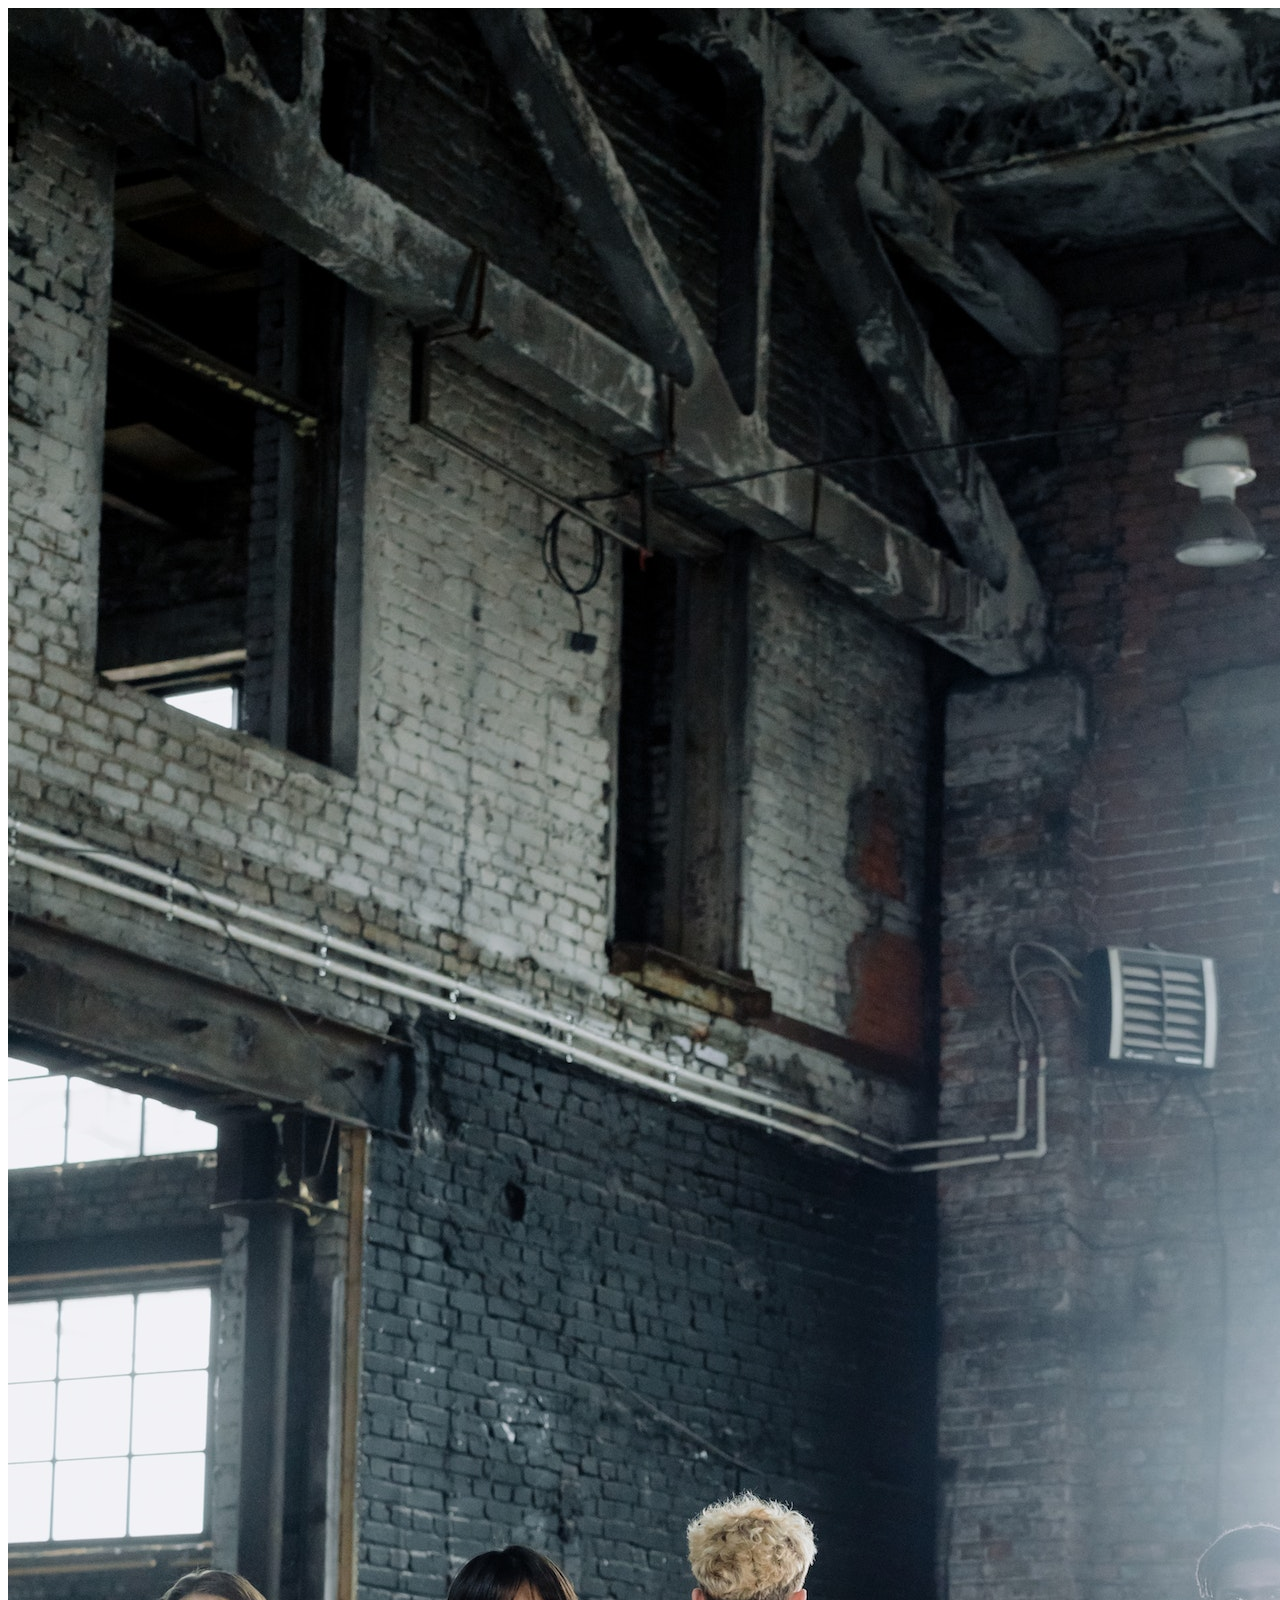
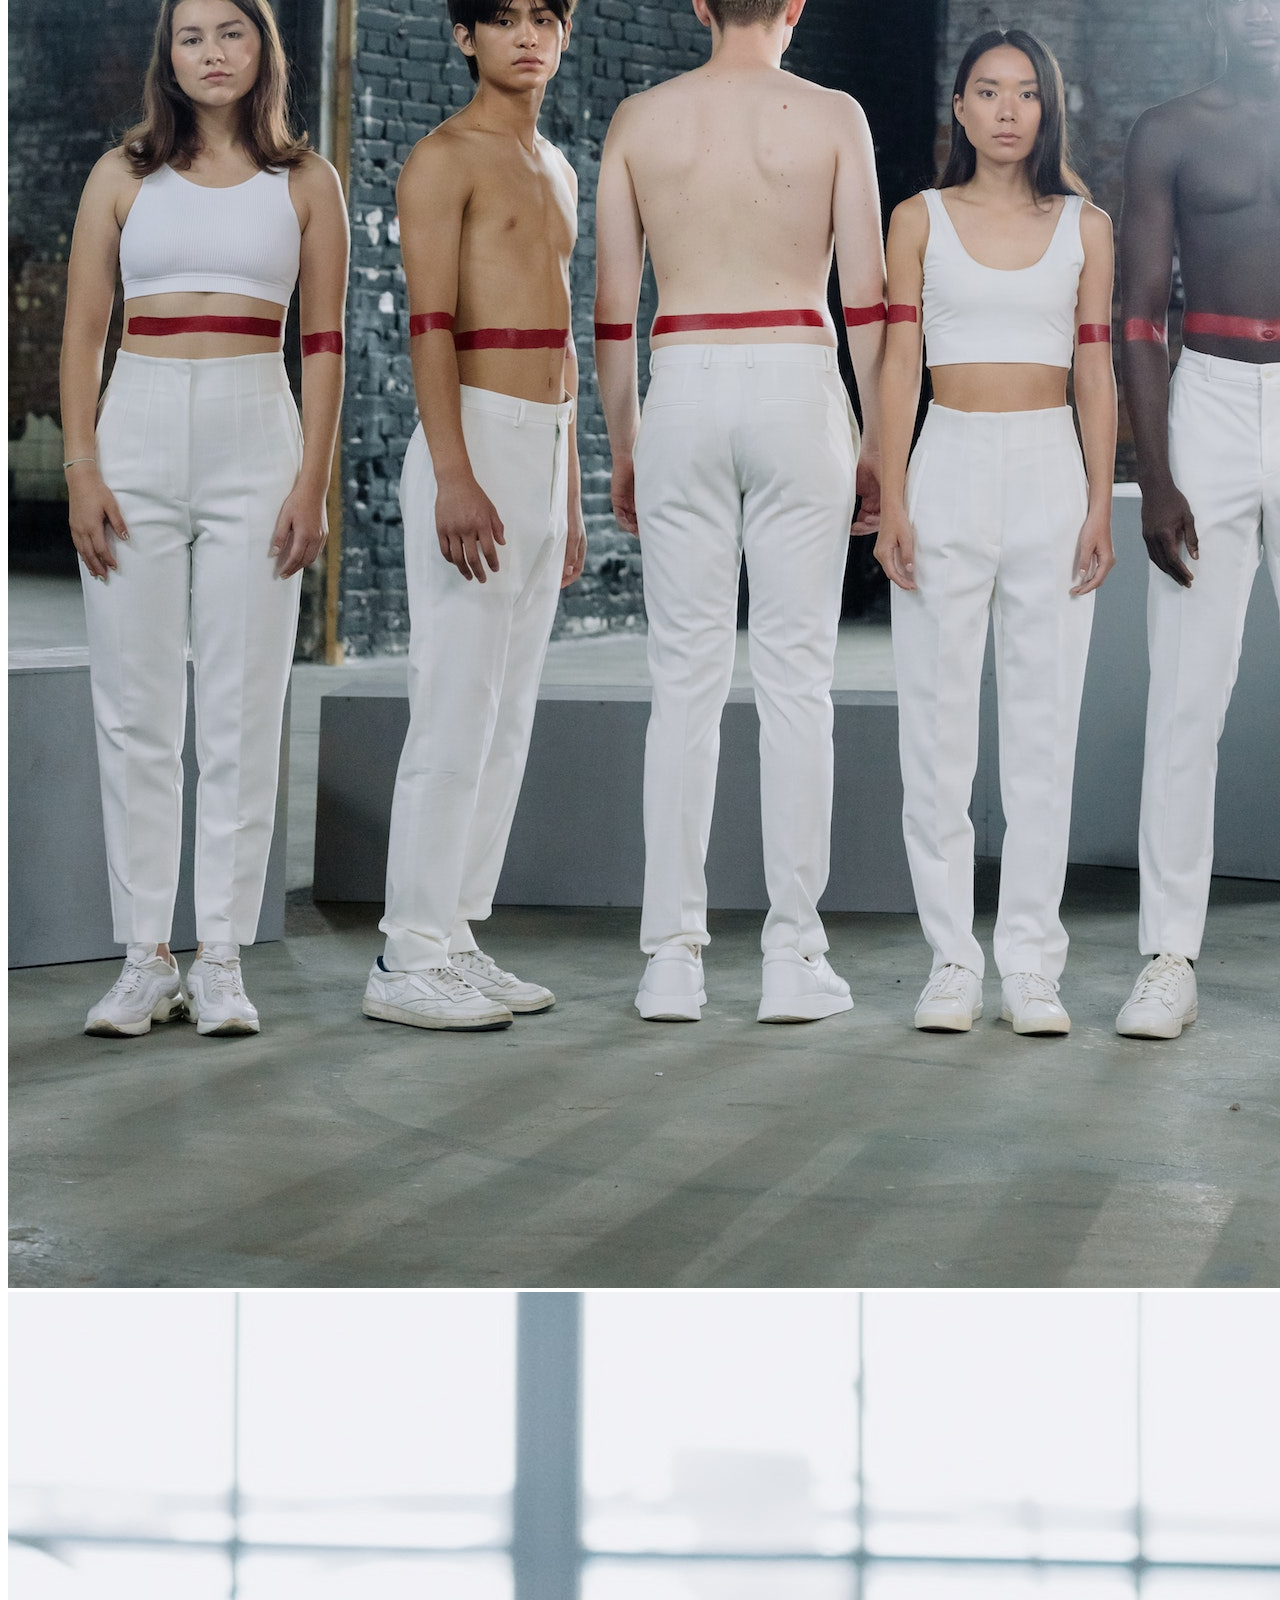
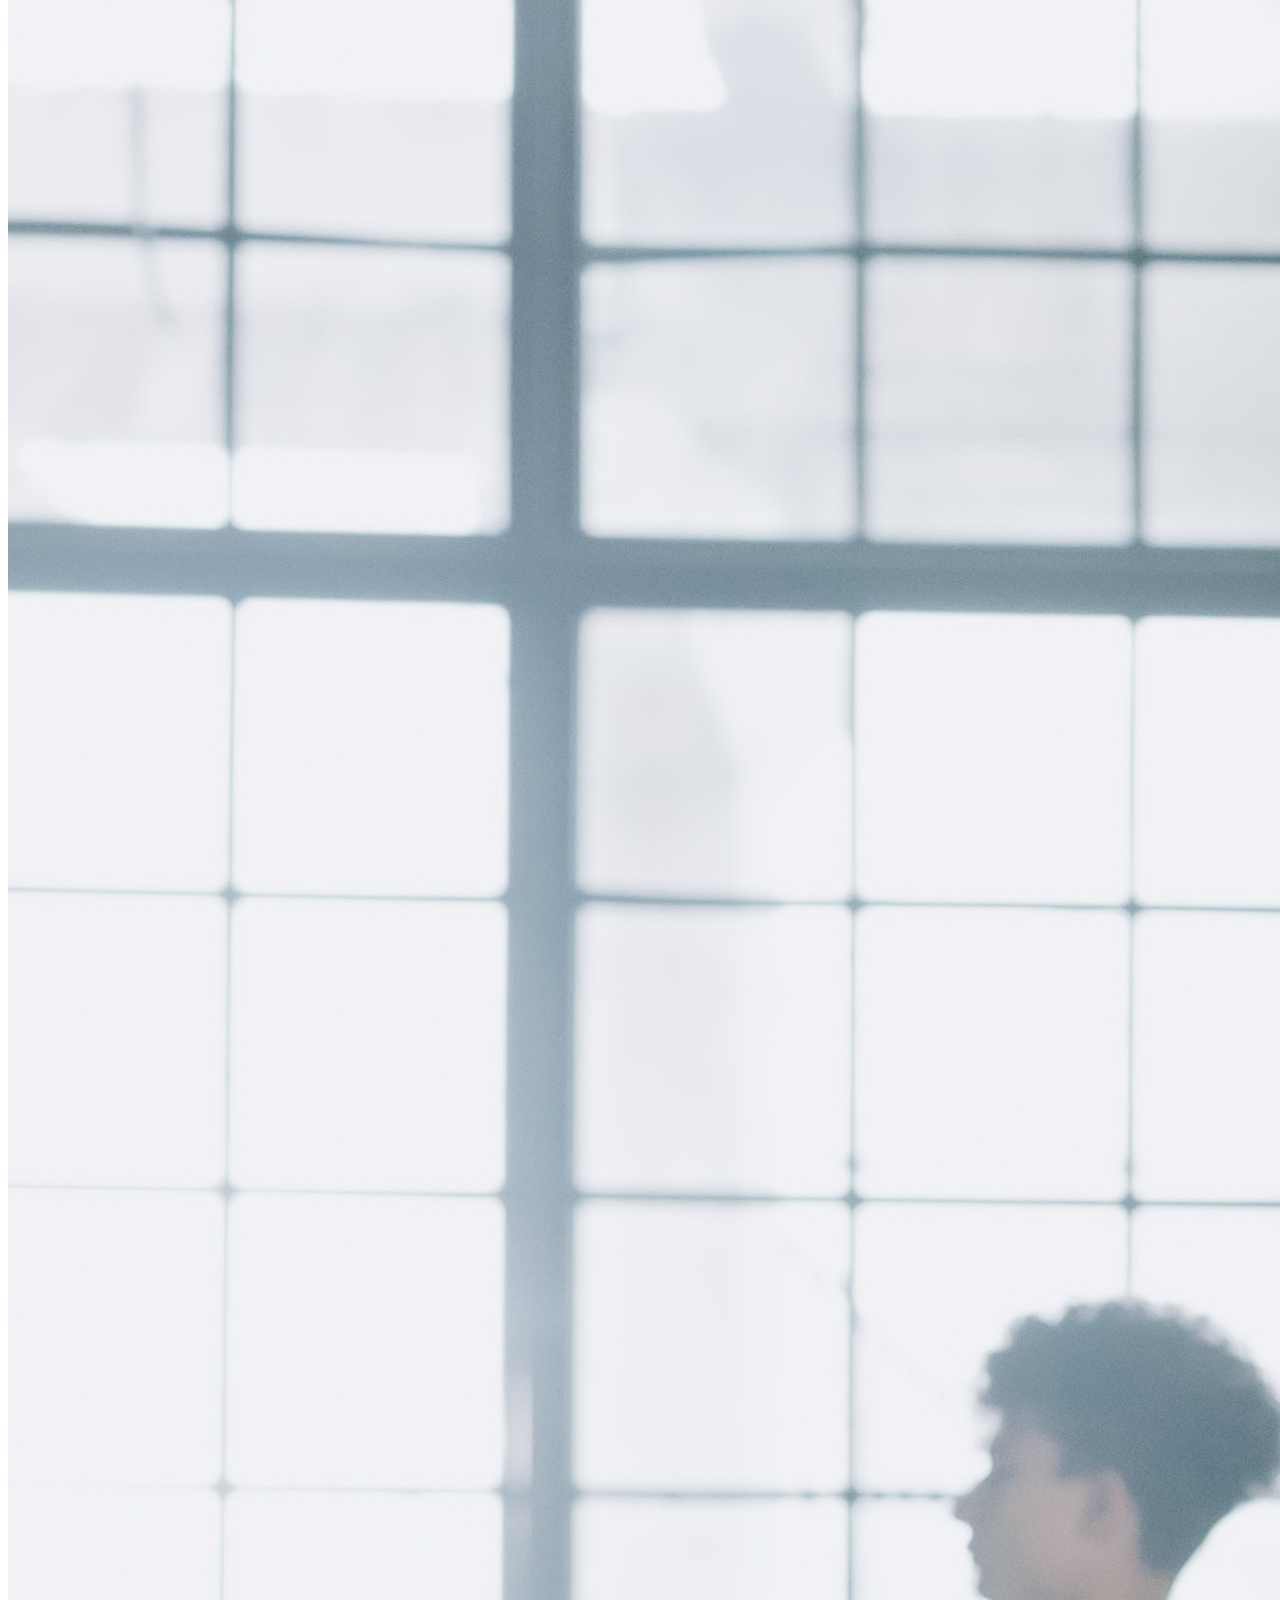
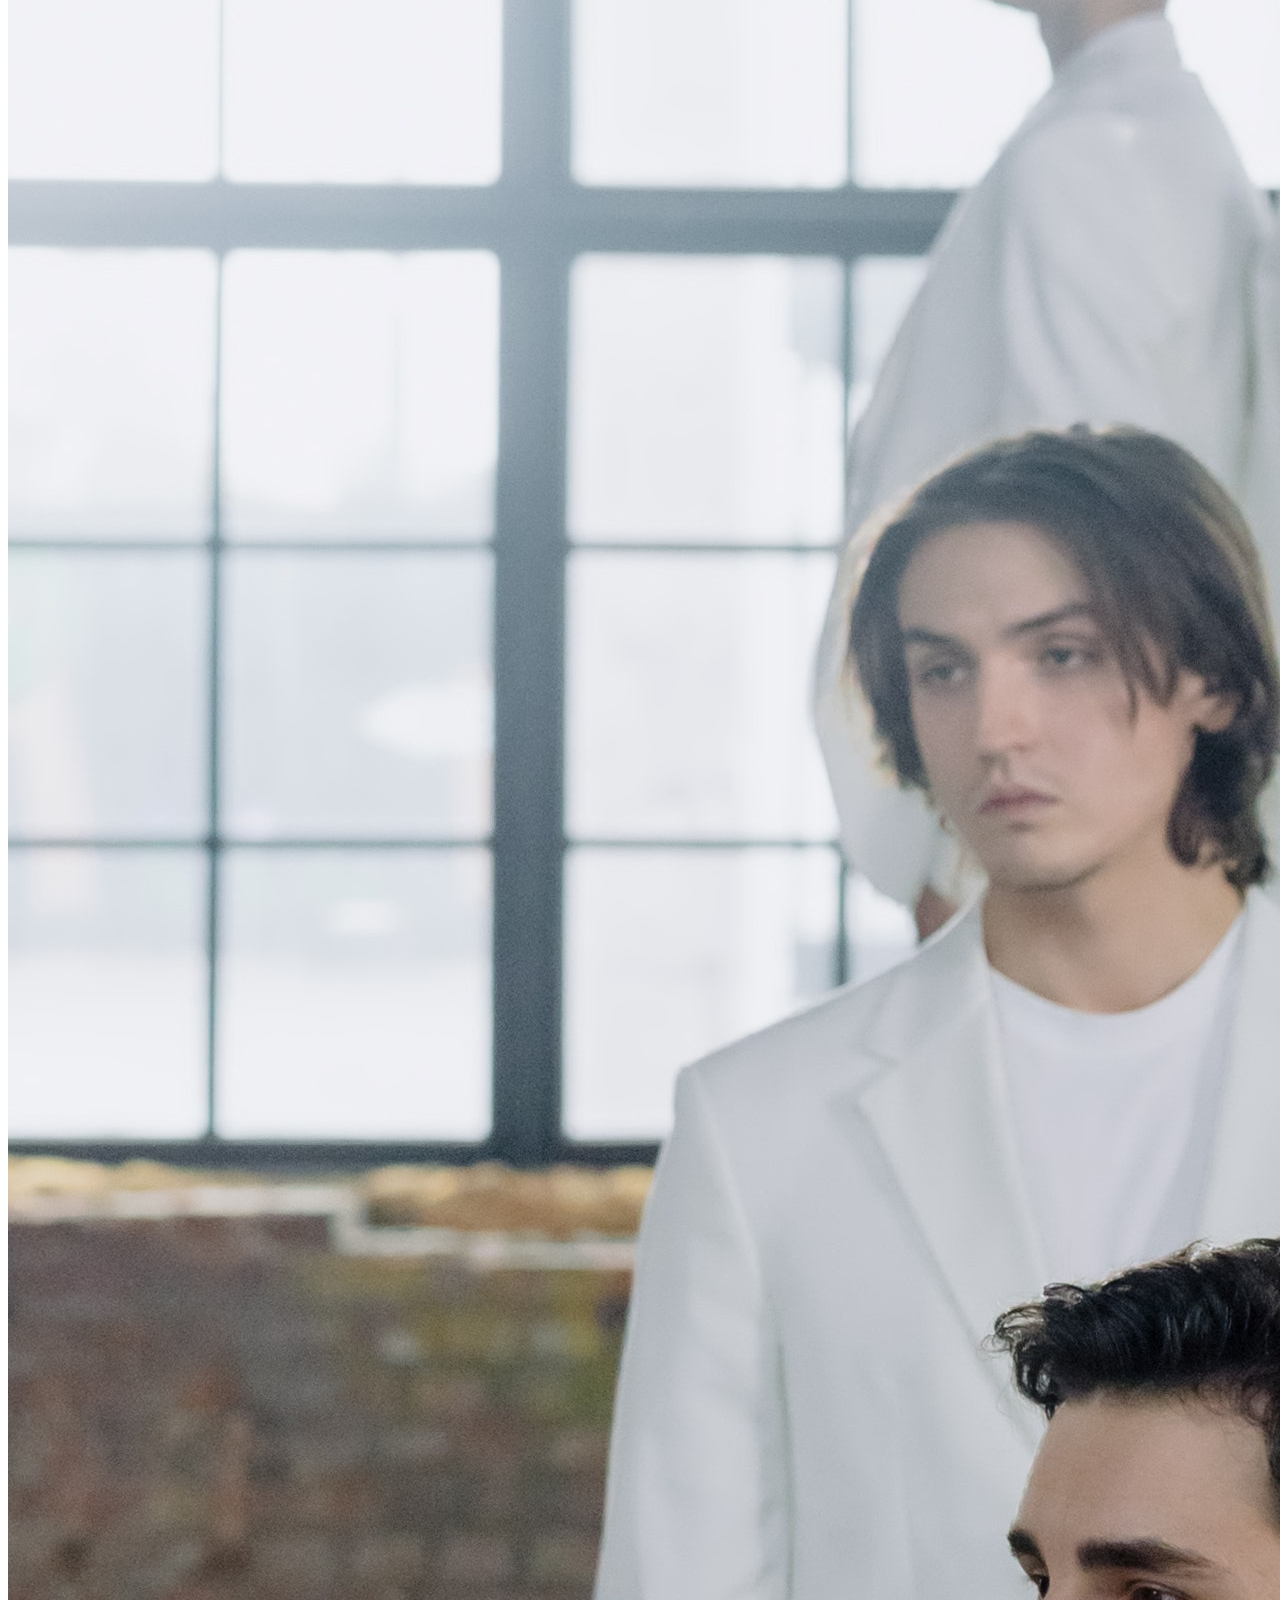
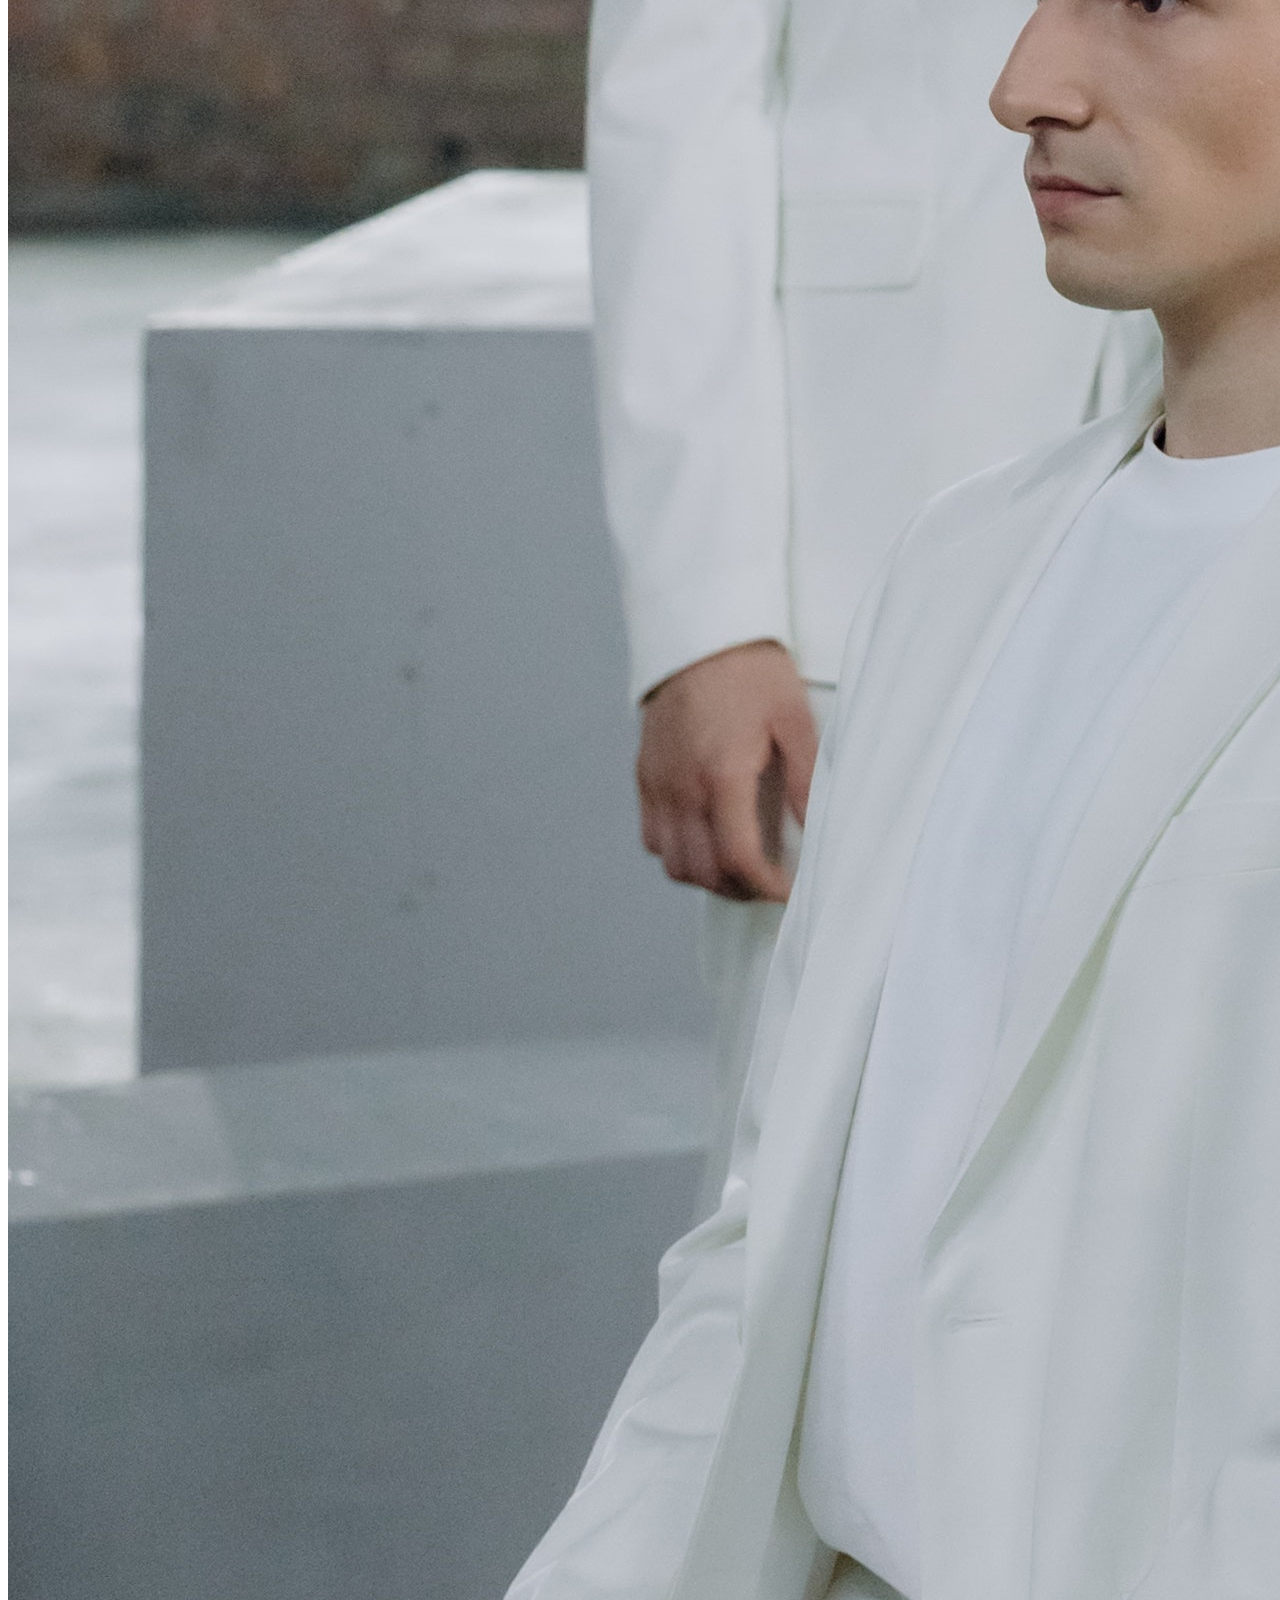
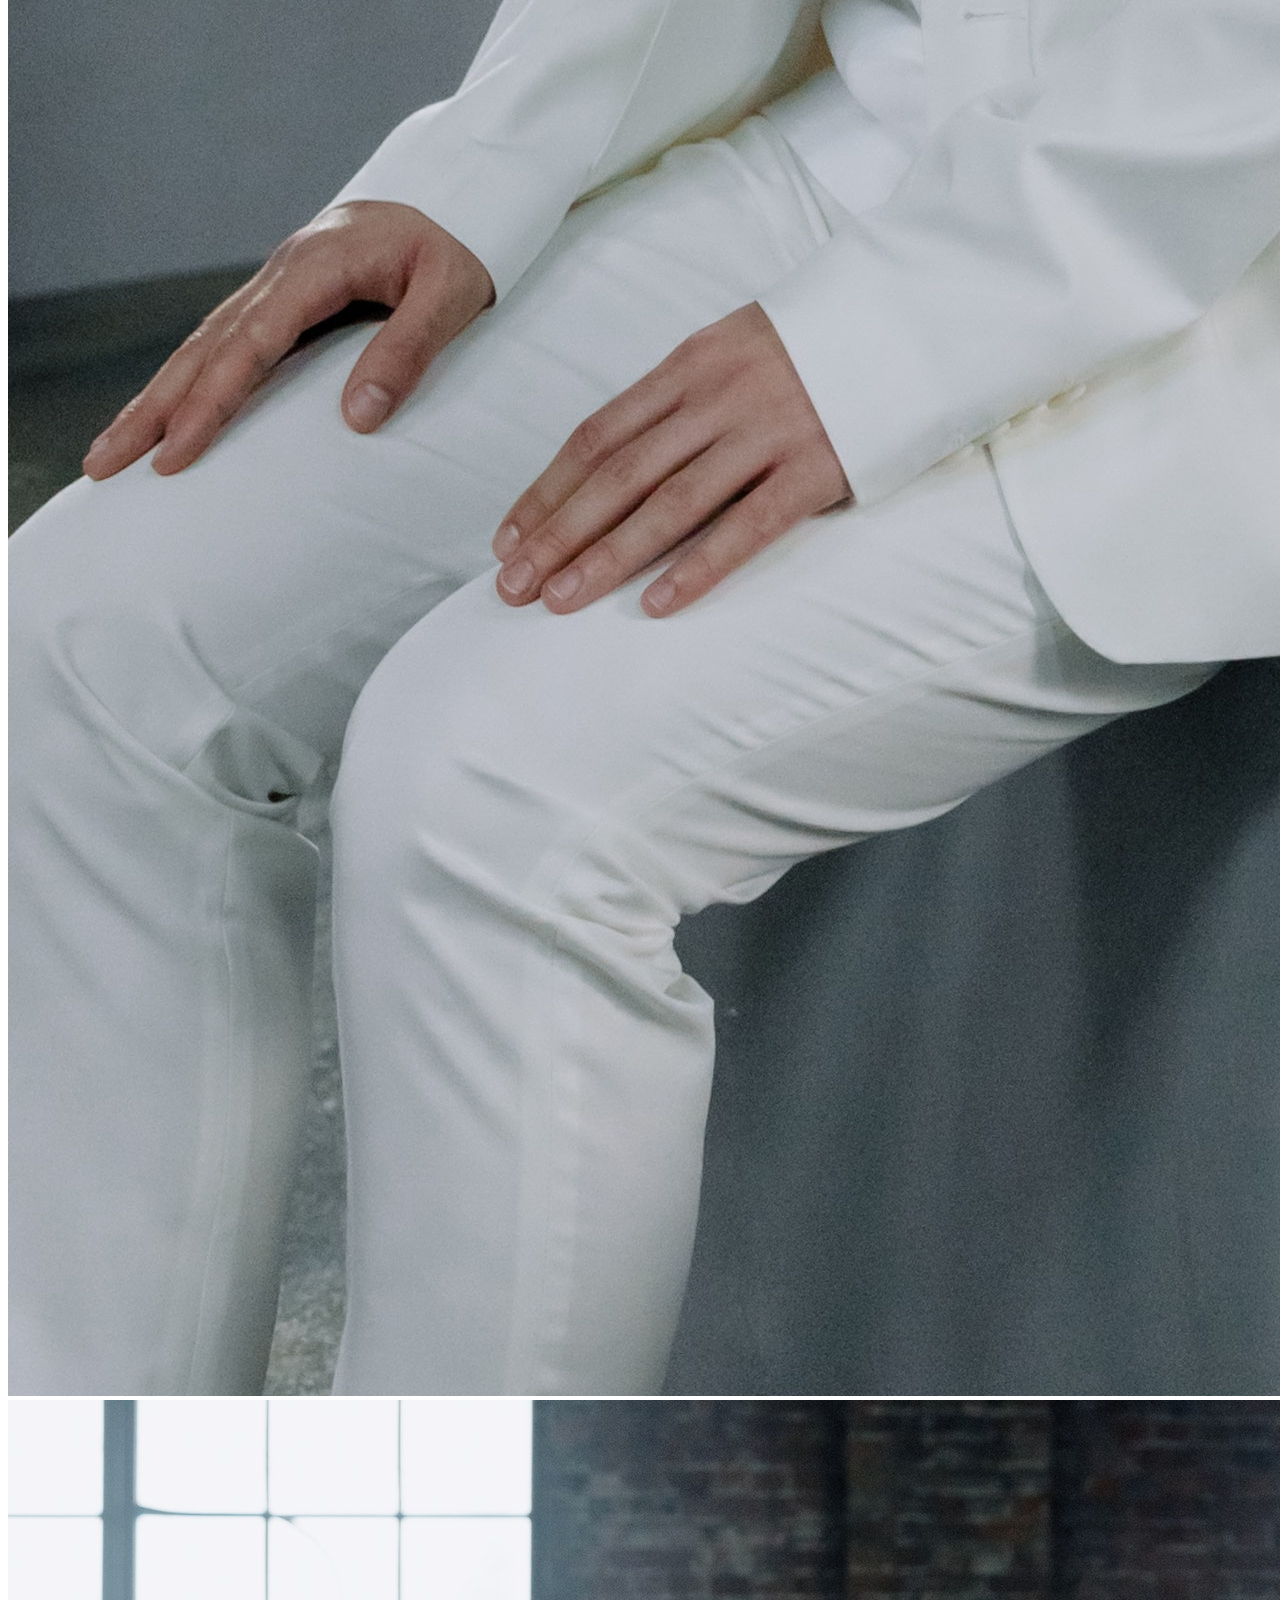
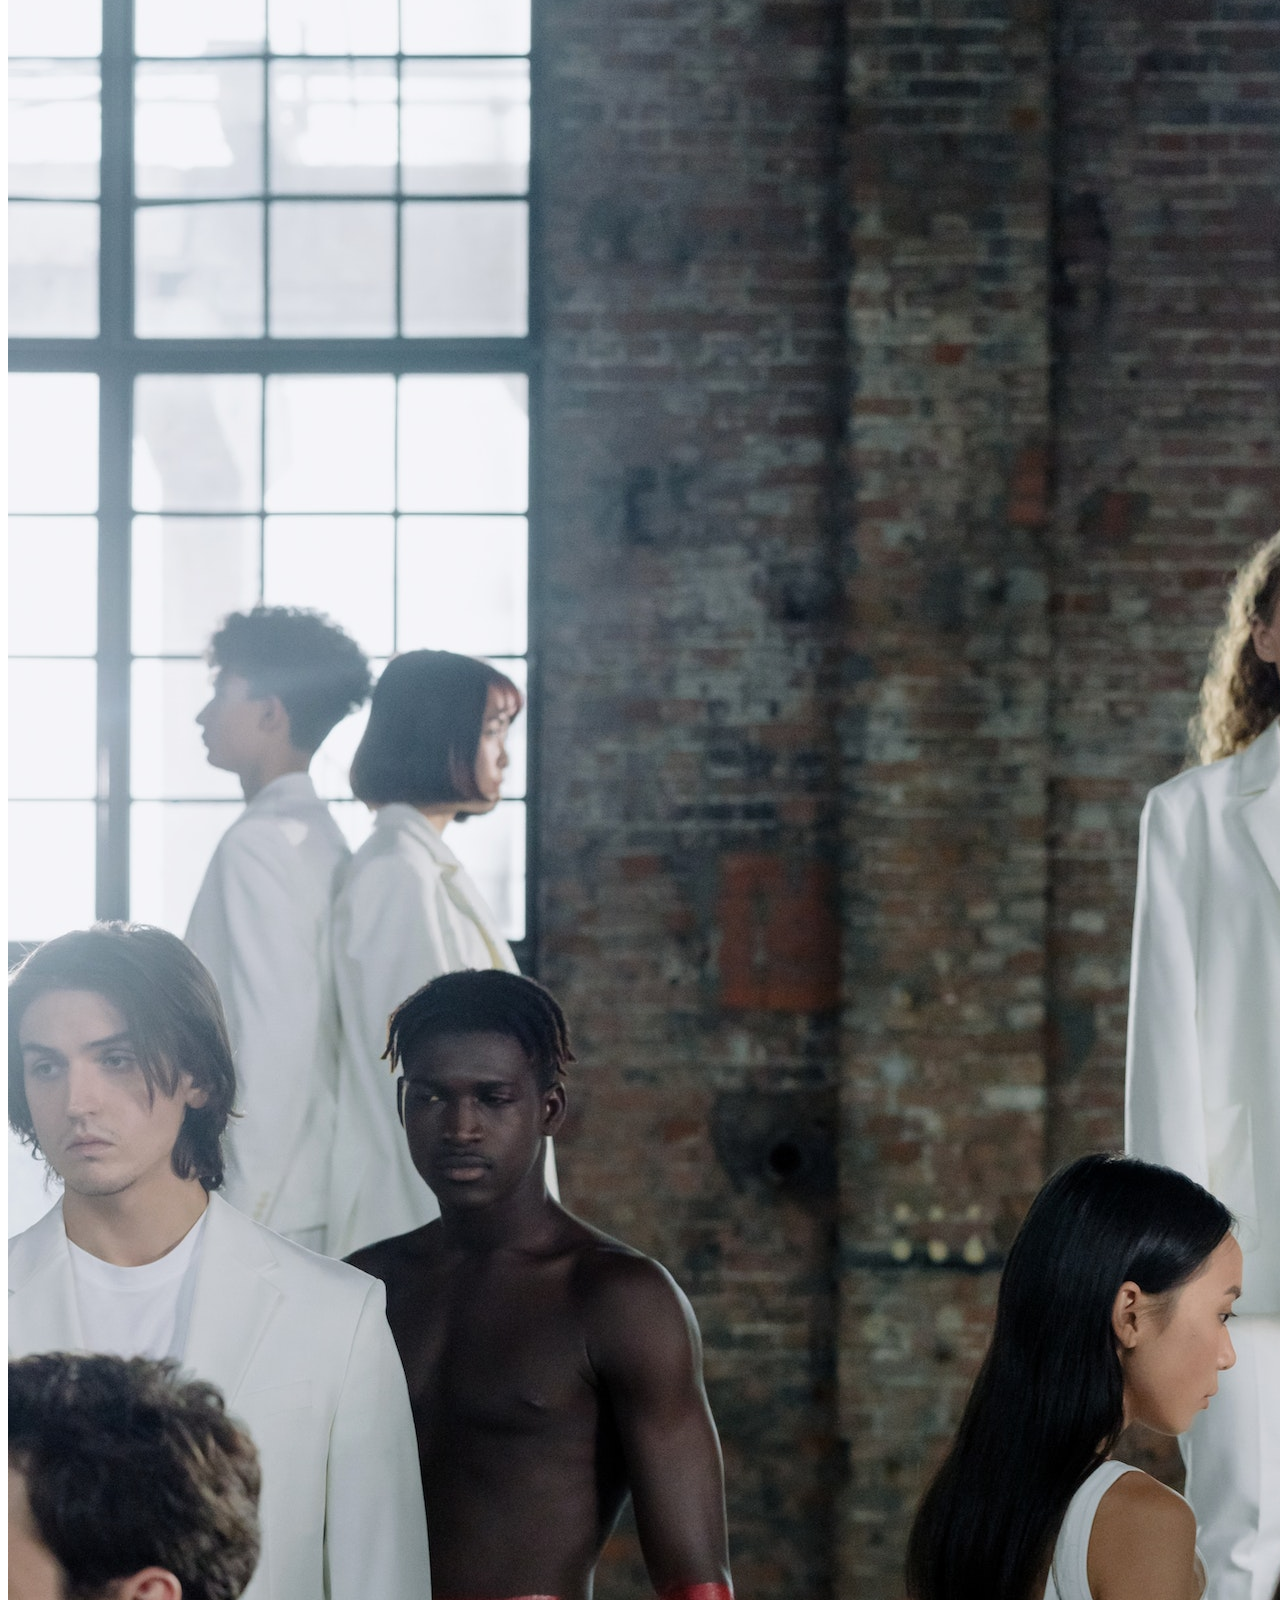
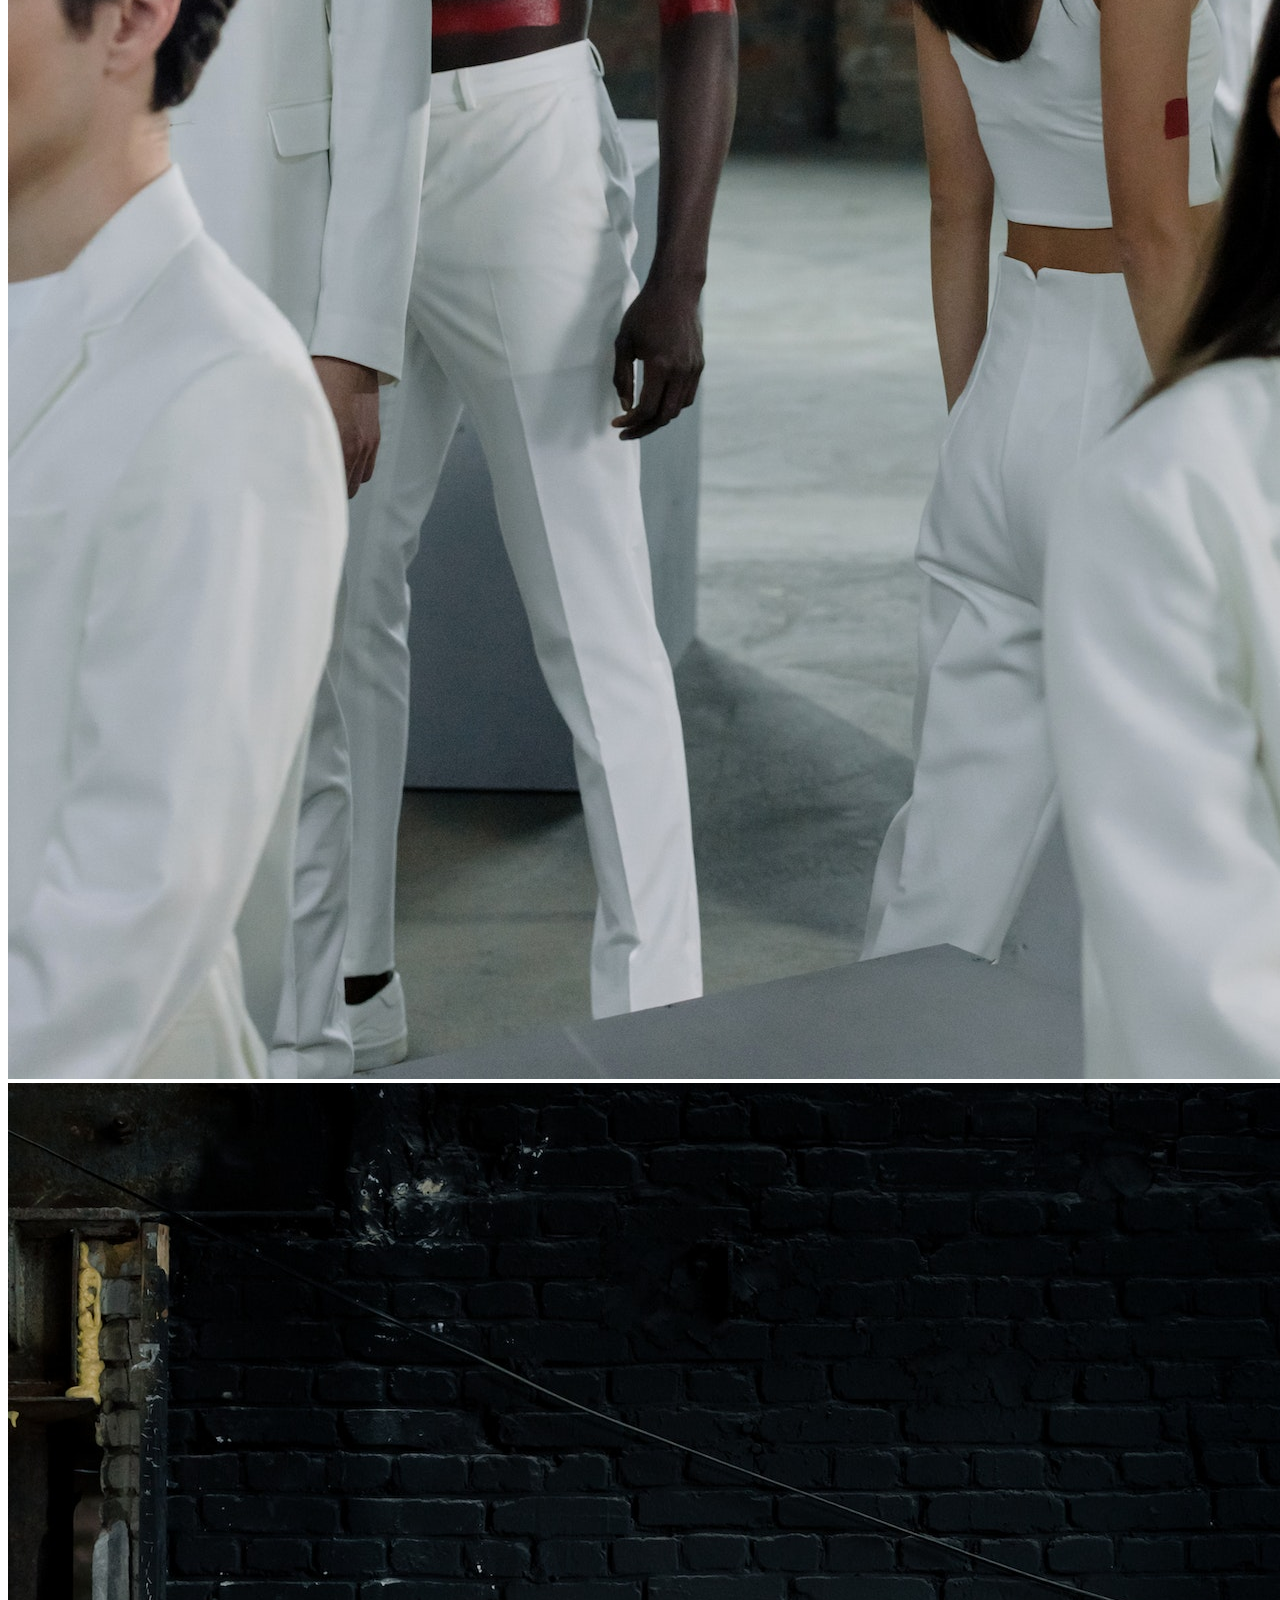
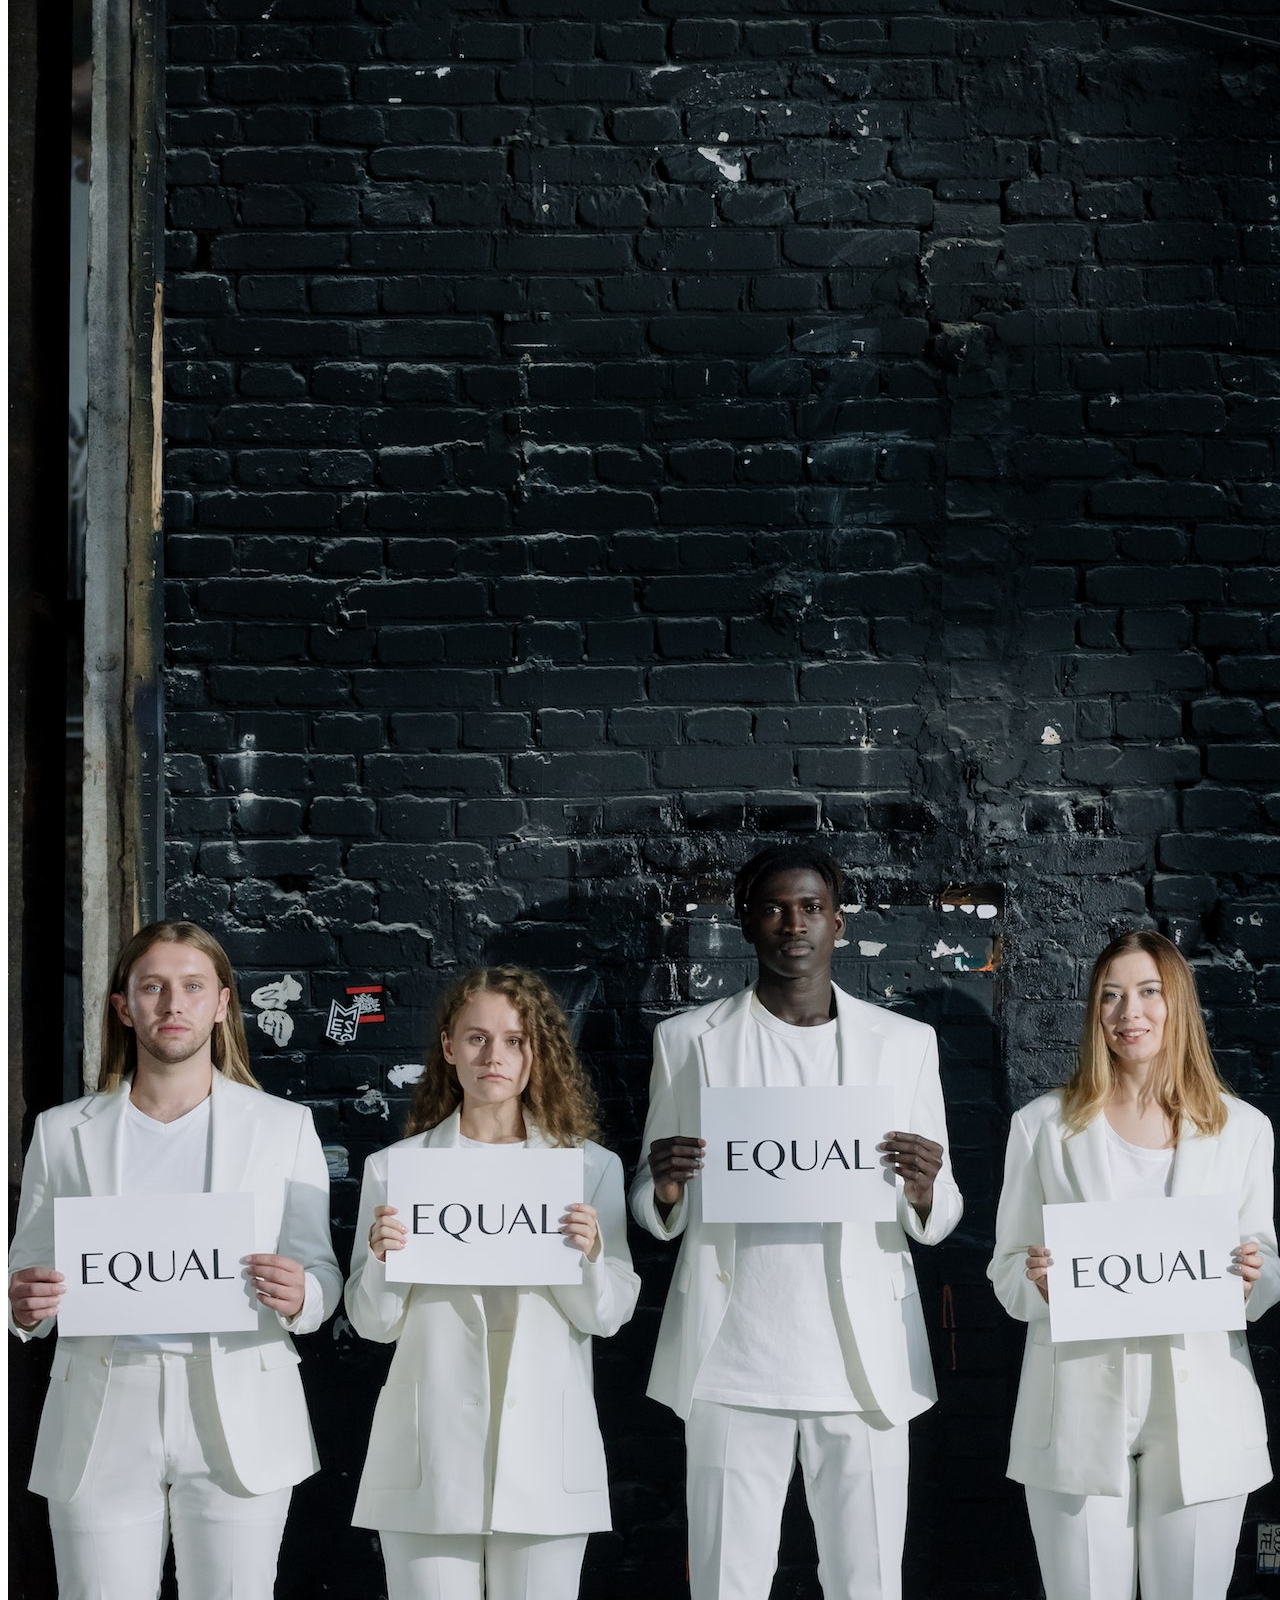
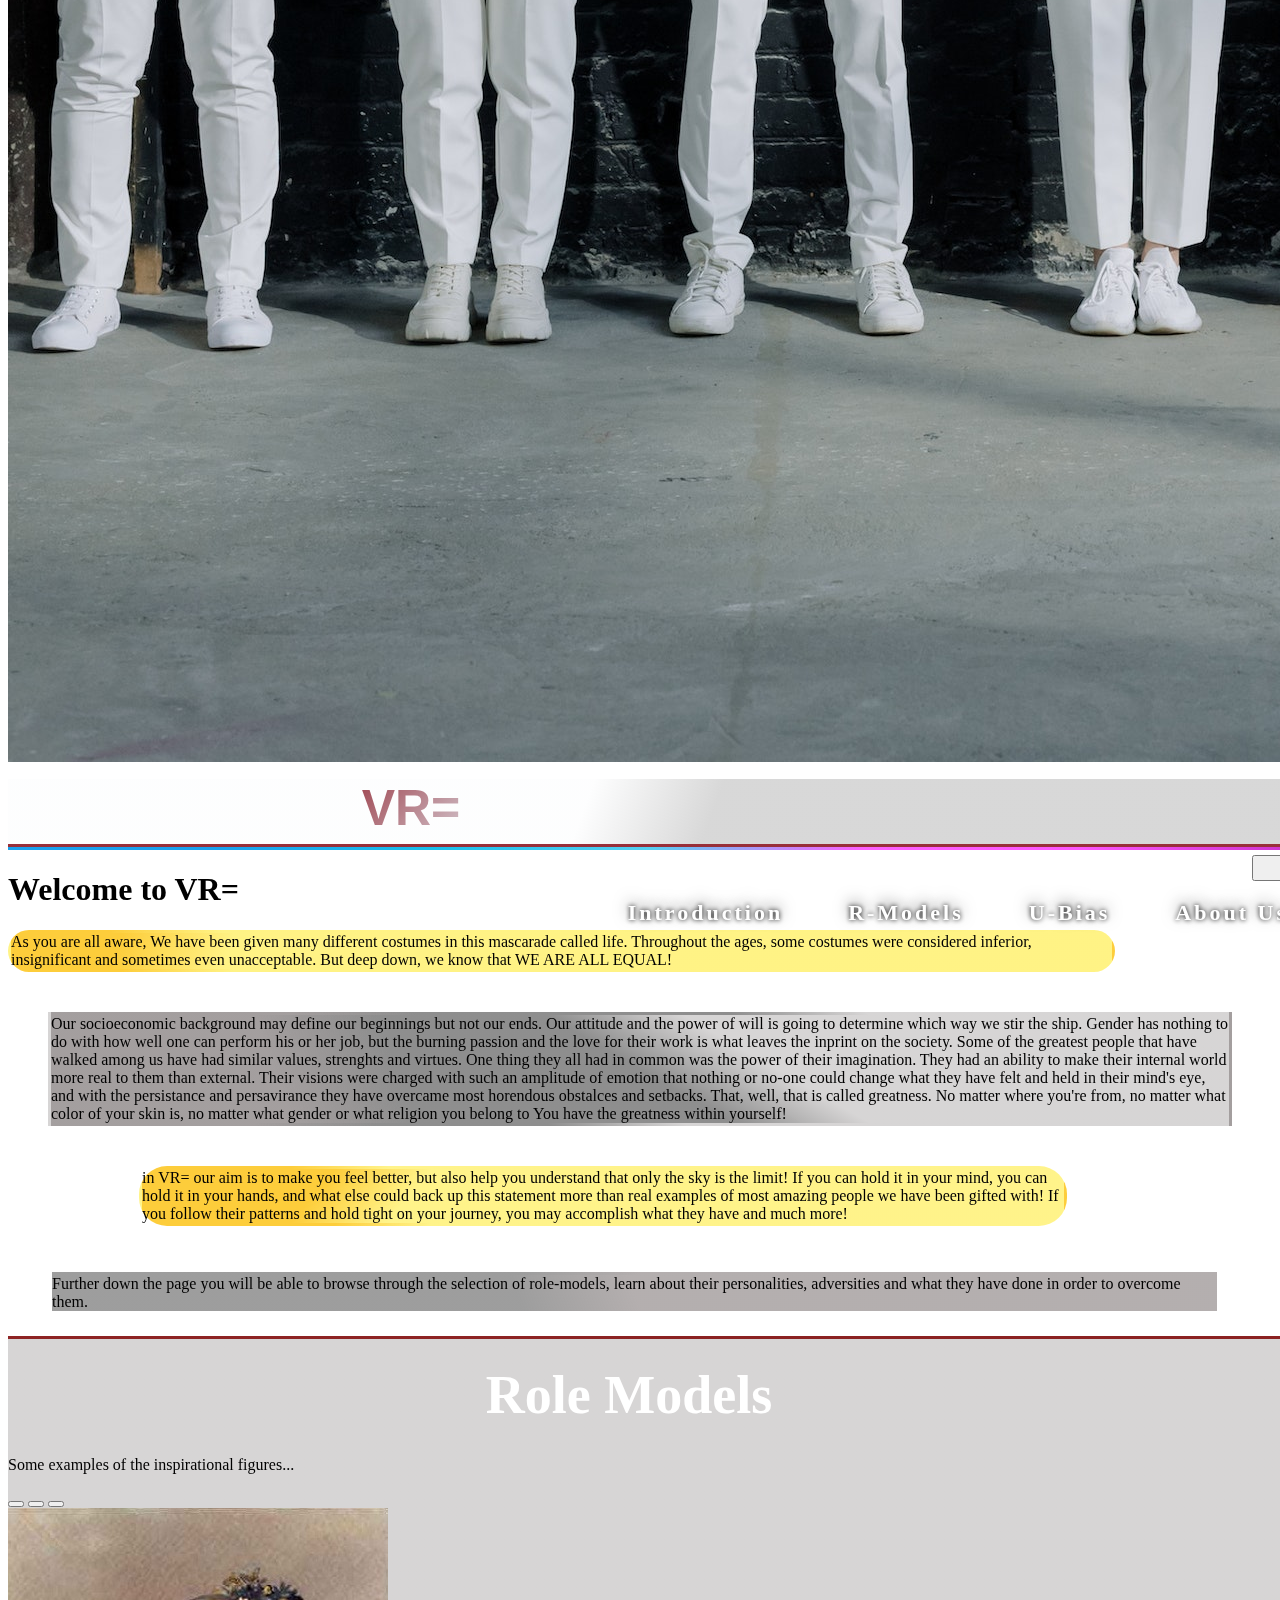
==== commit 24776449: "Resolve merge issues" ====
--- a/homepage.html
+++ b/homepage.html
@@ -14,8 +14,21 @@
 
 <body>
     <header>
-        <div>
-            <img class="hero-image" src="assets/images/hero-320.jpg" alt="">
+        <div class="carousel slide" data-ride="carousel">
+            <div id="hero-carousel" class="carousel-inner">
+                <div class="carousel-item active">
+                    <img class="d-block w-100" src="assets/images/hero-1920.jpg" alt="First slide">
+                </div>
+                <div class="carousel-item">
+                    <img class="d-block w-100" src="assets/images/pexels-cottonbro-2.jpg" alt="Second slide">
+                </div>
+                <div class="carousel-item">
+                    <img class="d-block w-100" src="assets/images/pexels-cottonbro-3.jpg" alt="Third slide">
+                </div>
+                <div class="carousel-item">
+                    <img class="d-block w-100" src="assets/images/pexels-cottonbro-1.jpg" alt="Fourth slide">
+                </div>
+            </div>
         </div>
     </header>
 
@@ -175,6 +188,36 @@
     </section>
     </div>
 
+    <section id="unconciousbias">
+        <div class="col-12">
+            <h1>Unconscious Bias</h1>
+            <p class="p1">
+                Implicit bias is an automatic reaction we have towards other people.
+            </p>
+            <p class="p2">
+                These attitudes and stereotypes can negatively impact our understanding, actions, and decision-making. 
+                The idea that we can hold prejudices we don’t want or believe was quite radical when it was first introduced, 
+                and the fact that people may discriminate unintentionally continues to have implications for understanding 
+                disparities in so many aspects of society, including but not limited to health care, policing, and education, 
+                as well as organizational practices like hiring and promotion.
+            </p>
+            <p class="p3">
+                To help people better understand these subconscious beliefs, an "Implicit Association Test" (IAT) has been developed.
+                measures attitudes and beliefs that people may be unwilling or unable to report. The IAT may be especially interesting 
+                if it shows that you have an implicit attitude that you did not know about. For example, you may believe that women and 
+                men should be equally associated with science, but your automatic associations could show that you (like many others) 
+                associate men with science more than you associate women with science.
+            </p>
+            <p class="p4">
+                For more information on the IAT and to take a test yourself, you can go <a href="https://implicit.harvard.edu/implicit/" target="_blank">here</a>.
+            </p>
+        </div>
+    </section>
+
+    <section id="resources">
+
+    </section>
+
     <!-- Footer -->
     <footer id="footer">
         <div class="brand">
@@ -208,7 +251,14 @@
             prevScrollpos = currentScrollPos;
         }
     </script>
-
+    
+    <!-- Hero Carousel interval -->
+    <script language="JavaScript" type="text/javascript">
+        $('.hero-carousel').carousel({
+            interval: 2000
+        });
+    </script>
+  
     <!-- Carousel text -->
     <script language="javascript">
         function carouselProfile() {
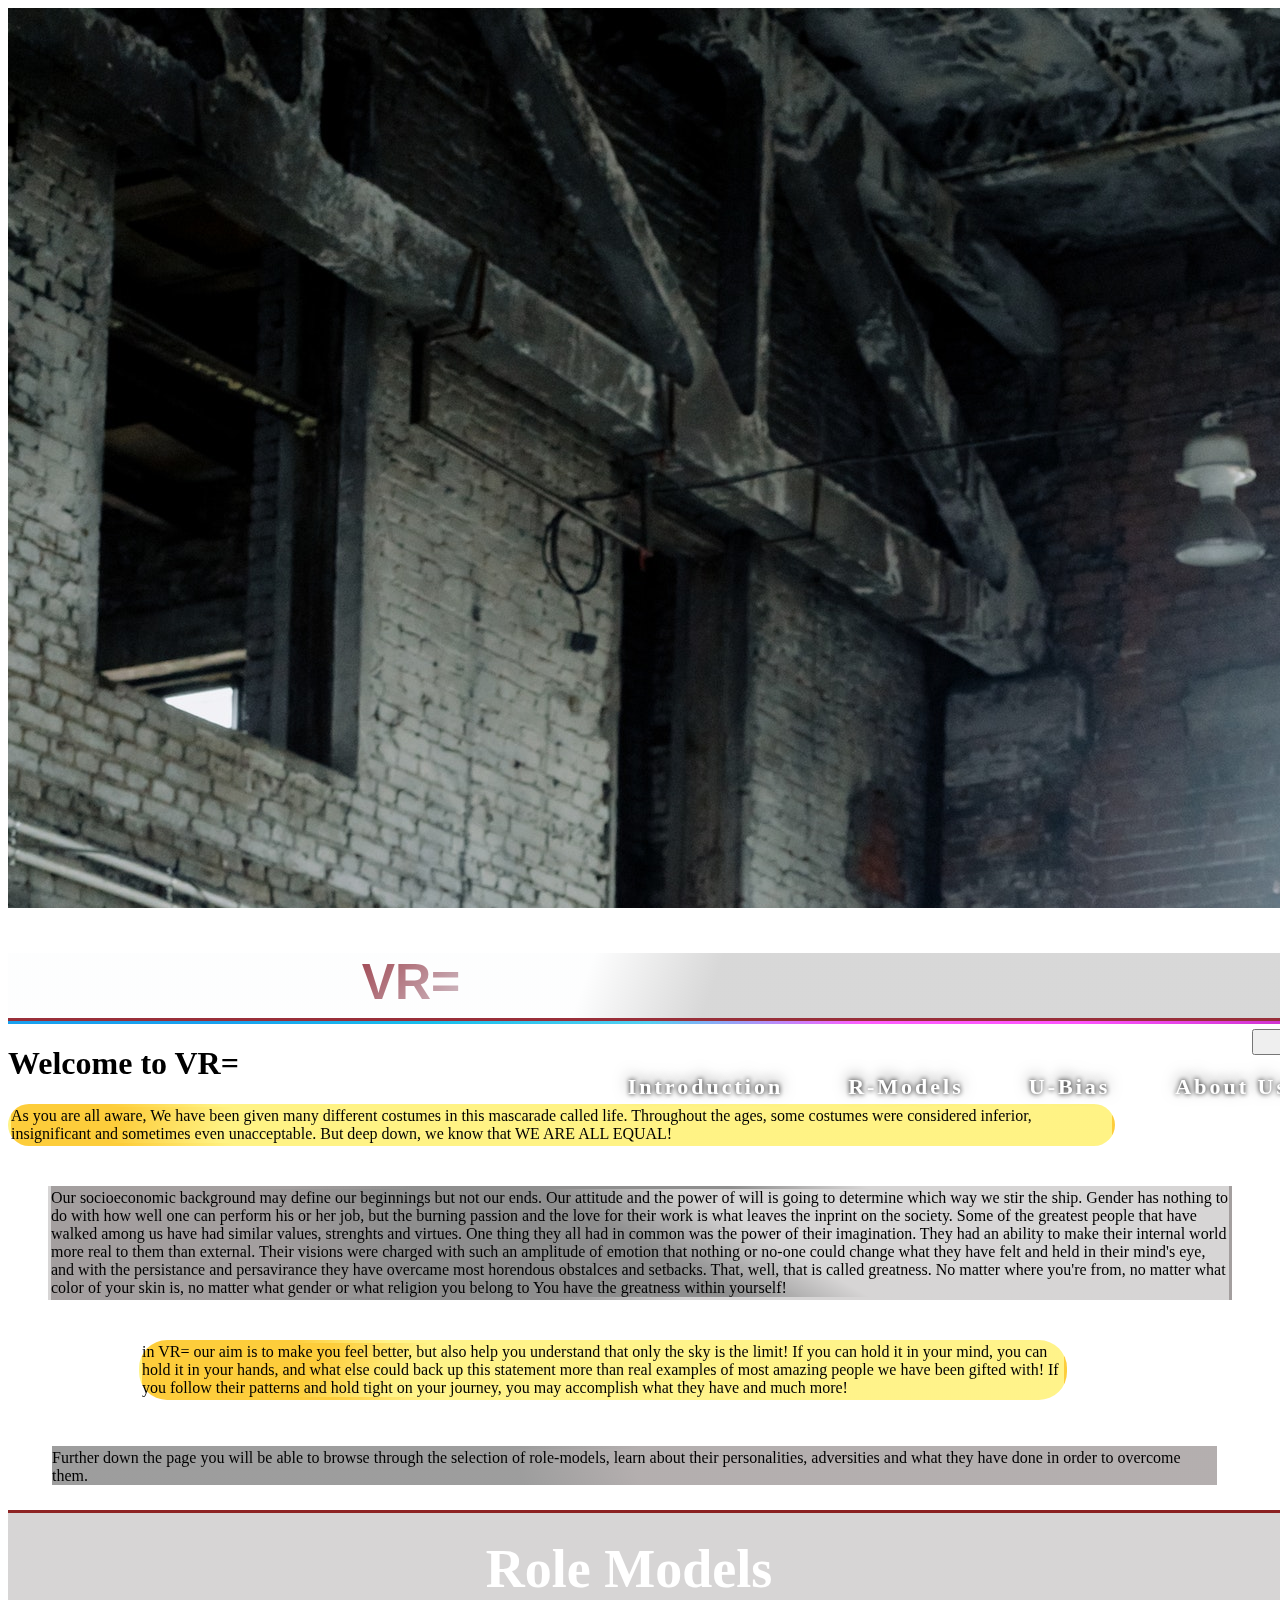
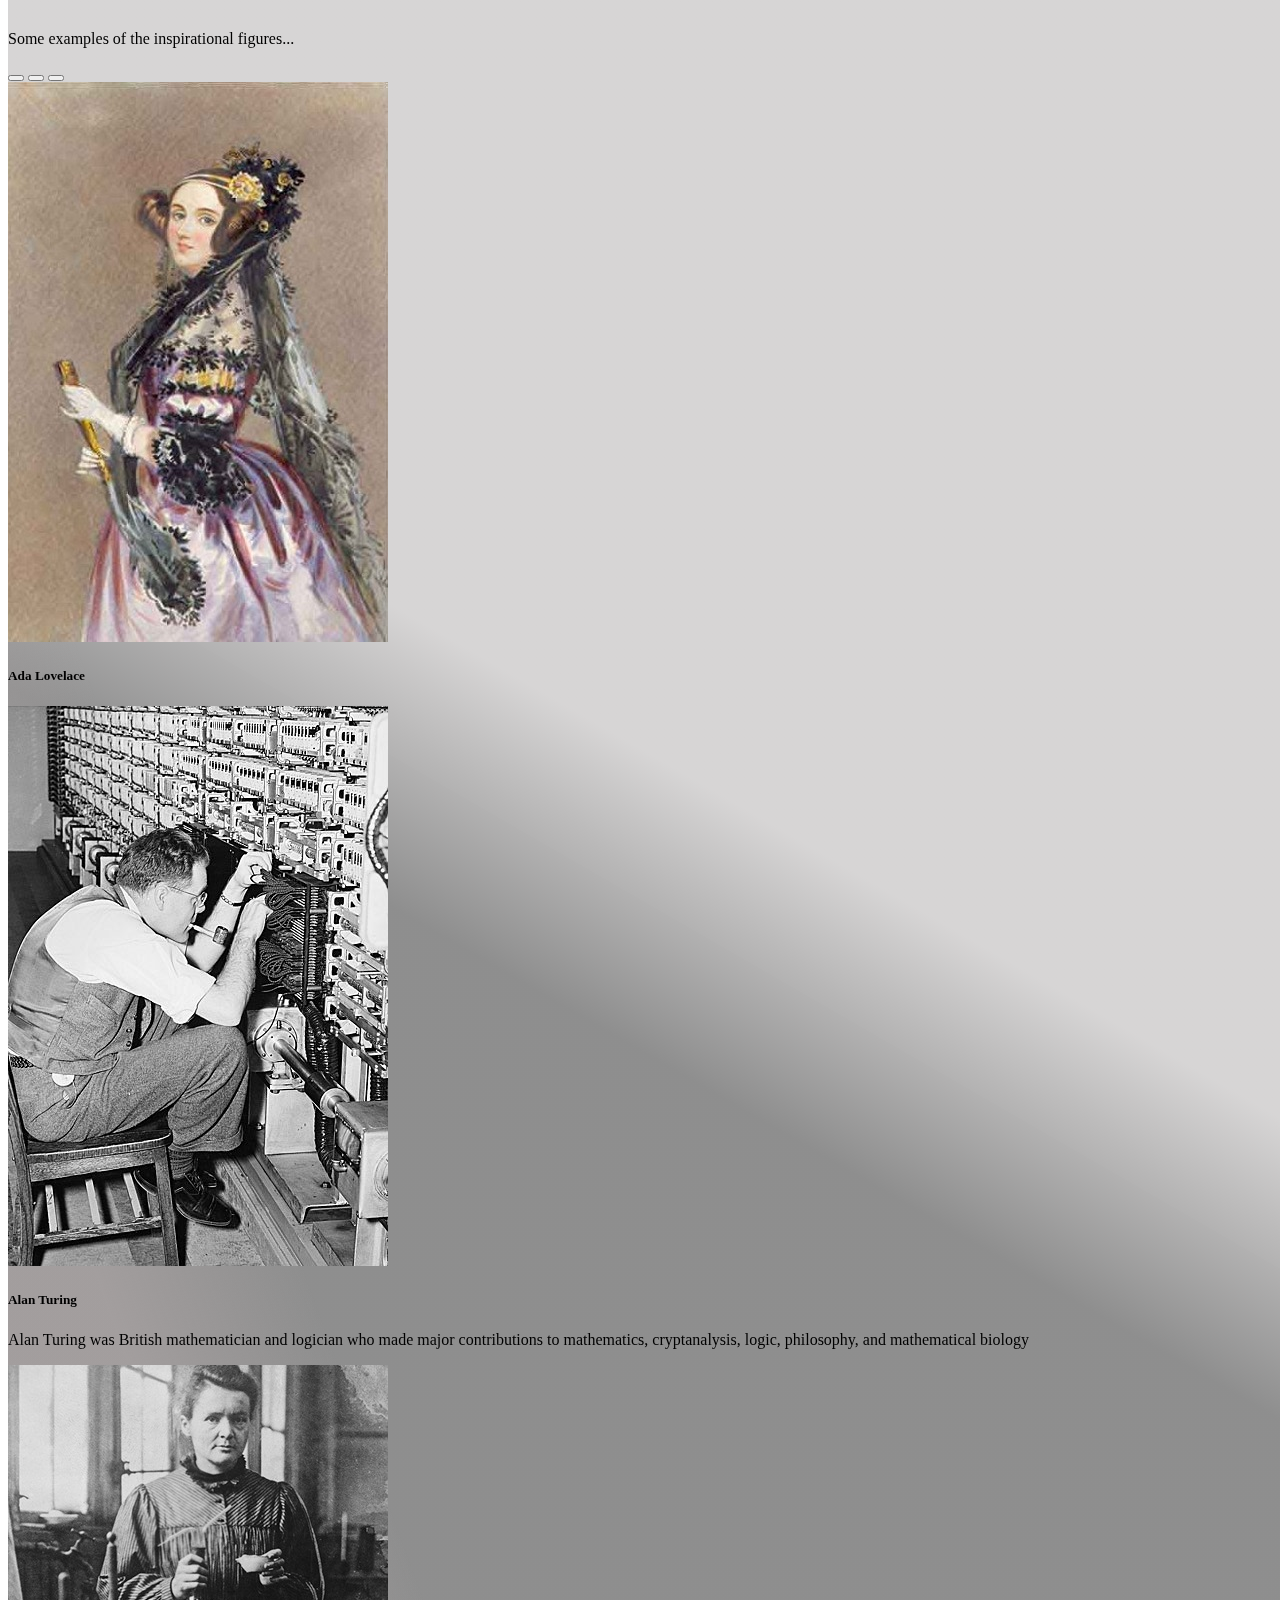
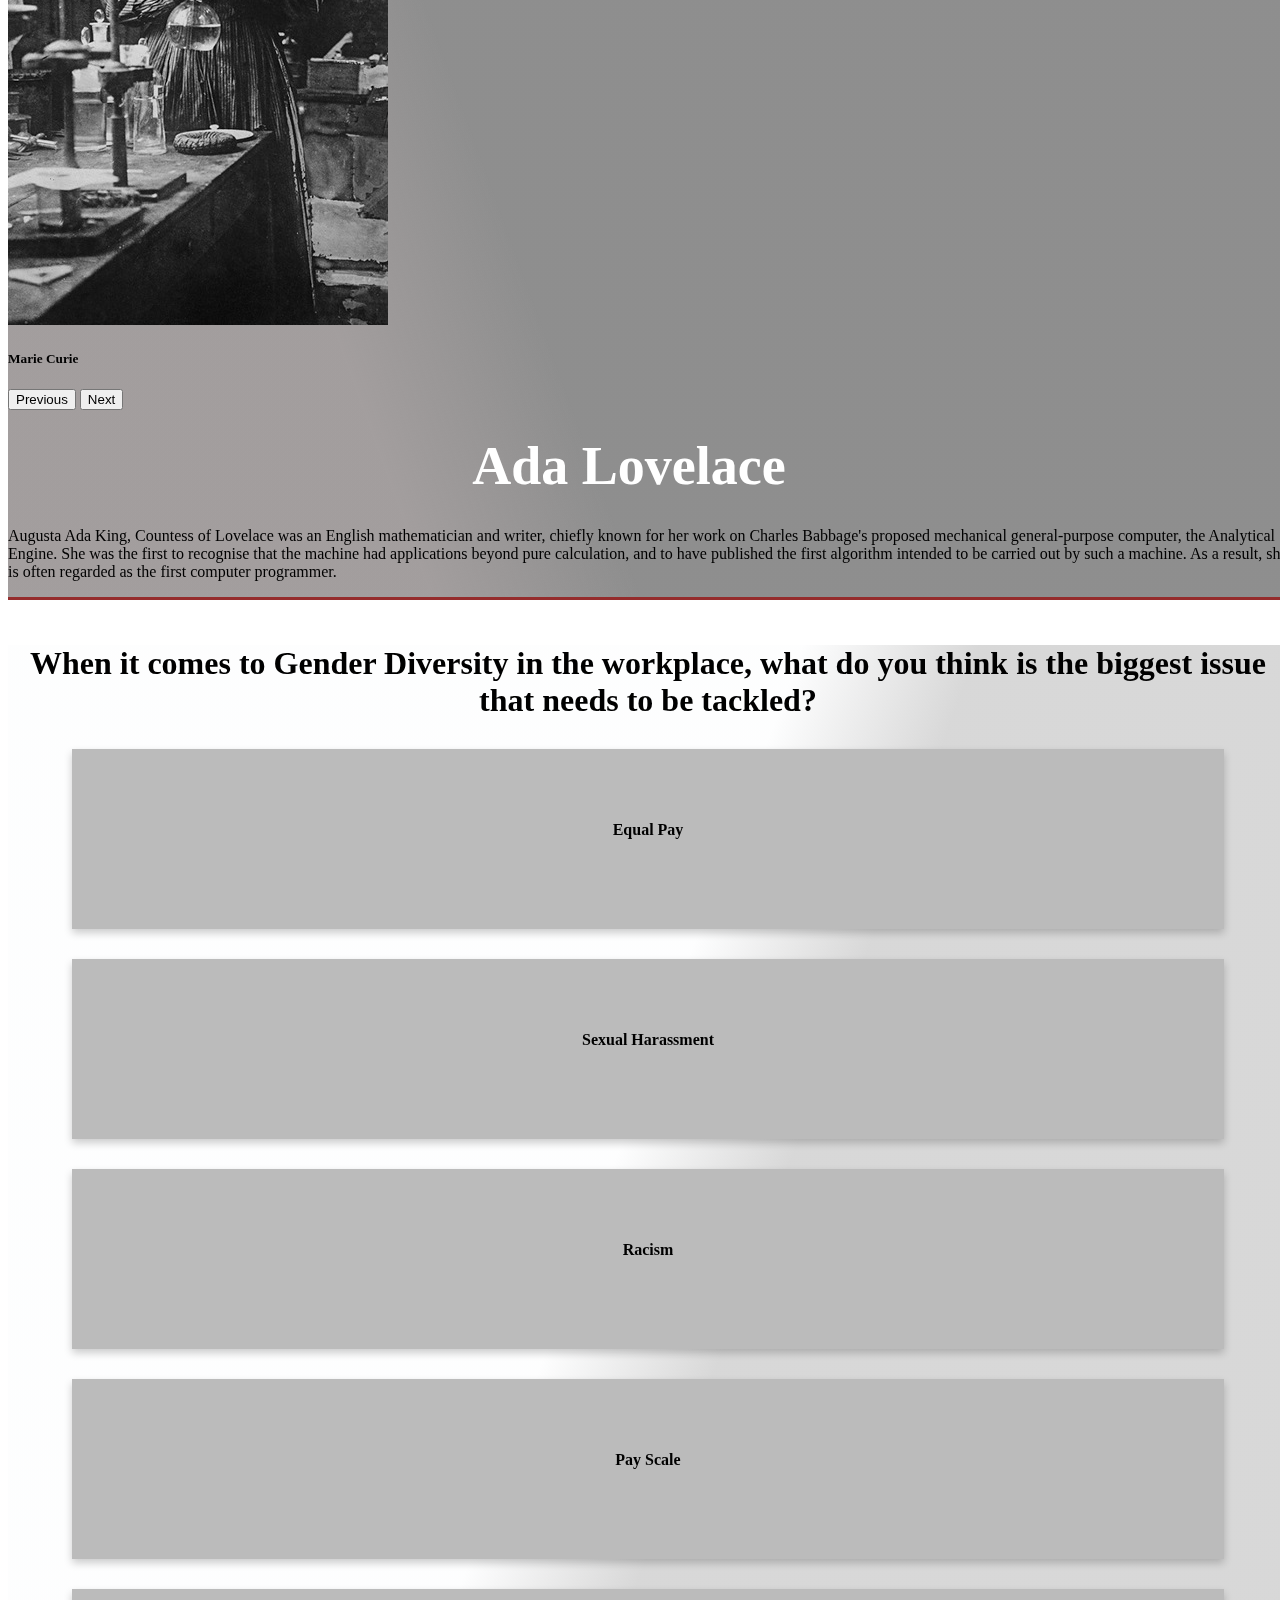
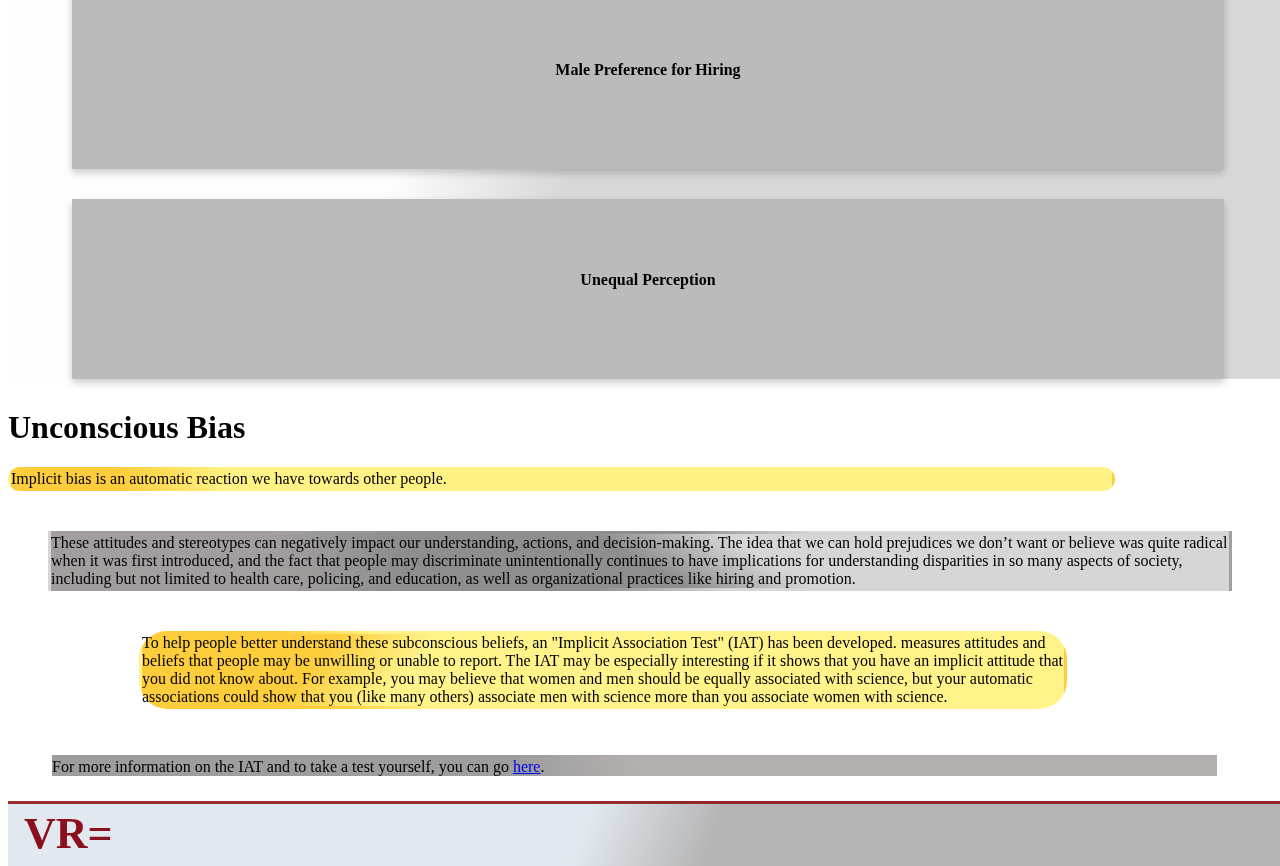
==== commit 1317a2bb: "move index content to homepage, remove index.html, update css" ====
--- a/homepage.html
+++ b/homepage.html
@@ -9,6 +9,8 @@
         integrity="sha384-1BmE4kWBq78iYhFldvKuhfTAU6auU8tT94WrHftjDbrCEXSU1oBoqyl2QvZ6jIW3" crossorigin="anonymous">
     <link rel="stylesheet" href="https://cdnjs.cloudflare.com/ajax/libs/font-awesome/4.7.0/css/font-awesome.min.css">
     <link rel="stylesheet" href="assets/css/style-hp.css">
+    <link rel="stylesheet" href="assets/css/style-flip.css">
+    <link rel="stylesheet" href="assets/css/style-i.css">
     <title>VR=</title>
 </head>
 
@@ -187,7 +189,110 @@
         </div>
     </section>
     </div>
-
+    <section id="flips">
+        <div class="container">
+            <h1>
+                When it comes to Gender Diversity in the workplace, 
+                what do you think is the biggest issue that needs to be
+                tackled?
+            </h1>
+            <div class="row">
+                <div class="col-12 col-md-6">
+                    <div class="flip-card">
+                        <div class="flip-card-inner">
+                            <div class="flip-card-front">
+                                <h4>Equal Pay</h4>
+                            </div>
+                            <div class="flip-card-back">
+                                <p>On average, American women are more educated than men. Yet women in the U.S. workforce still earn less than their male counterparts, earning
+                                    $0.82 for every $1 that men make.
+                                </p>
+                            </div>
+                        </div>
+                    </div>
+                </div>
+                <div class="col-12 col-md-6">
+                    <div class="flip-card">
+                        <div class="flip-card-inner">
+                            <div class="flip-card-front">
+                                <h4>Sexual Harassment</h4>
+                            </div>
+                            <div class="flip-card-back">
+                                <p>An obstacle that many women face in the workforce is sexual harassment. While the #MeToo
+                                    movement has helped to shed light on the issue, little had been known, until now, about
+                                    how many women are subjected to this type of mistreatment.</p>
+                            </div>
+                        </div>
+                    </div>
+                </div>
+            </div>
+            <div class="row">
+                <div class="col-12 col-md-6">
+                    <div class="flip-card">
+                        <div class="flip-card-inner">
+                            <div class="flip-card-front">
+                                <h4>Racism</h4>
+                            </div>
+                            <div class="flip-card-back">
+                                <p>Unfortunately, race seems to play a major role in how women are treated and compensated
+                                    in the workplace. The pay a woman receives may vary depending on her race and ethnicity.
+                                </p>
+                            </div>
+                        </div>
+                    </div>
+                </div>
+                <div class="col-12 col-md-6">
+                    <div class="flip-card">
+                        <div class="flip-card-inner">
+                            <div class="flip-card-front">
+                                <h4>Pay Scale</h4>
+                            </div>
+                            <div class="flip-card-back">
+                                <p>
+                                    Women often struggle with receiving for higher pay in a job. While related to the issue of
+                                    unequal pay, fear of discussing money is a separate issue that affects women more
+                                    significantly than men.
+                                </p>
+                            </div>
+                        </div>
+                    </div>
+                </div>
+            </div>
+            <div class="row">
+                <div class="col-12 col-md-6">
+                    <div class="flip-card">
+                        <div class="flip-card-inner">
+                            <div class="flip-card-front">
+                                <h4>Male Preference for Hiring</h4>
+                            </div>
+                            <div class="flip-card-back">
+                                <p>
+                                    Despite being more educated than men, women
+                                    are promoted at work far less often than men. We know this because women make up less
+                                    than 5 percent of CEOs and less than 10 percent of women are top earners in the S&P 500
+                                </p>
+                            </div>
+                        </div>
+                    </div>
+                </div>
+                <div class="col-12 col-md-6">
+                    <div class="flip-card">
+                        <div class="flip-card-inner">
+                            <div class="flip-card-front">
+                                <h4>Unequal Perception</h4>
+                            </div>
+                            <div class="flip-card-back">
+                                <p>Women are often advised to act more assertively in the workplace. However, identical behaviour by men and women is perceived
+                                    differently by others. For example, the same assertive behaviour may be interpreted as
+                                    'strong leadership' when displayed by men but 'bossiness' in women.
+                                </p>
+                            </div>
+                        </div>
+                    </div>
+                </div>
+            </div>
+        </div>
+    </section>
     <section id="unconciousbias">
         <div class="col-12">
             <h1>Unconscious Bias</h1>
@@ -297,6 +402,7 @@
             }, 750);
         };
     </script>
+    <script src="assets/js/flip.js"></script>
 
 </body>
 
--- a/assets/css/style-flip.css
+++ b/assets/css/style-flip.css
@@ -0,0 +1,130 @@
+.flip-card {
+  background-color: transparent;
+  width: 90%;
+  height: 20vh;
+  perspective: 1000px;
+  margin: 3.33vh auto;
+  z-index: 0;
+}
+
+.flip-card-inner {
+  position: relative;
+  width: 100%;
+  height: 100%;
+  text-align: center;
+  transition: transform 0.6s;
+  transform-style: preserve-3d;
+  box-shadow: 0 4px 8px 0 rgba(0, 0, 0, 0.2);
+  z-index: 0;
+}
+
+.flip-card:hover .flip-card-inner {
+  transform: rotateY(180deg);
+}
+
+.flip-card-front,
+.flip-card-back {
+  position: absolute;
+  width: 100%;
+  height: 100%;
+  -webkit-backface-visibility: hidden;
+  backface-visibility: hidden;
+}
+
+.flip-card-front {
+  background-color: #bbb;
+  color: black;
+}
+
+.flip-card-front h4 {
+  margin-top: 8vh;
+}
+
+.flip-card-back {
+  background-color: #2980b9;
+  color: white;
+  transform: rotateY(180deg);
+  display: flex;
+  align-items: center;
+}
+
+.flip-card-back p {
+  padding: 15px;
+  margin: 0!important;
+  font-size: 1.2rem;
+}
+
+/* Animations */
+
+/* .flip-card-click {
+  animation-name: flip-click;
+  animation-duration: 3s;
+  animation-iteration-count: 1;
+  animation-direction: normal;
+  animation-fill-mode: forwards;
+}
+
+@keyframes flip-click {
+  0% {
+    margin: inherit;
+  }
+  100% {
+    transform: rotateY(180deg) scale(1.5);
+  }
+}
+
+.move-down {
+  animation-name: move-down;
+  animation-duration: 3s;
+  animation-iteration-count: 1;
+  animation-direction: normal;
+  animation-fill-mode: forwards;
+}
+
+@keyframes move-down {
+  0% {
+    margin: 0;
+  }
+  100% {
+    width: 50%;
+    position: absolute;
+    top: 0;
+    bottom: 0;
+    left: 0;
+    right: 0;
+  }
+}
+
+.disappear {
+  animation-name: disappear;
+  animation-duration: 3s;
+  animation-iteration-count: 1;
+  animation-direction: normal;
+  animation-fill-mode: forwards;
+}
+
+@keyframes disappear {
+  0% {
+    display: block;
+  }
+  100% {
+    display: none;
+  }
+}
+
+.reappear {
+  animation-name: reappear;
+  animation-duration: 3s;
+  animation-iteration-count: 1;
+  animation-direction: normal;
+  animation-fill-mode: forwards;
+}
+
+@keyframes reappear {
+  0% {
+    display: inherit;
+  }
+  100% {
+    display: block;
+  }
+} */
--- a/assets/css/style-i.css
+++ b/assets/css/style-i.css
@@ -0,0 +1,97 @@
+body {
+  height: 100vh;
+}
+
+#overlay {
+  height: 100vh;
+  width: 100vw;
+  position: fixed;
+  z-index: 1;
+  display: none;
+}
+
+.container {
+  margin-top: 5vh;
+}
+
+.container h1 {
+  text-align: center;
+}
+
+.col-12 {
+  margin: 3.33;
+}
+
+.card {
+  position: fixed;
+  top: 15%;
+  left: 15%;
+  bottom: 15%;
+  right: 15%;
+  z-index: 2;
+  display: none;
+}
+
+.blur {
+  animation-name: blur;
+  animation-duration: 3s;
+  animation-iteration-count: 1;
+  animation-direction: normal;
+  animation-fill-mode: forwards;
+}
+
+@keyframes blur {
+  0% {
+    opacity: 1;
+    filter: blur(0);
+  }
+  100% {
+    opacity: 0.5;
+    filter: blur(2px);
+  }
+}
+
+.unblur {
+  animation-name: unblur;
+  animation-duration: 3s;
+  animation-iteration-count: 1;
+  animation-direction: normal;
+  animation-fill-mode: forwards;
+}
+
+@keyframes unblur {
+  0% {
+    opacity: 0.5;
+    filter: blur(2px);
+  }
+  100% {
+    opacity: 1;
+    filter: blur(0);
+  }
+}
+
+.appear {
+  animation-name: appear;
+  animation-duration: 3s;
+  animation-delay: 2s;
+  animation-iteration-count: 1;
+  animation-direction: normal;
+  animation-fill-mode: forwards;
+}
+
+@keyframes appear {
+  0% {
+    display: block;
+    filter: blur(2px);
+  }
+  100% {
+    display: block;
+    filter: blur(0);
+  }
+}
+
+@media screen and (max-width: 767px) {
+  .container {
+    margin-top: 5vh;
+  }
+}
